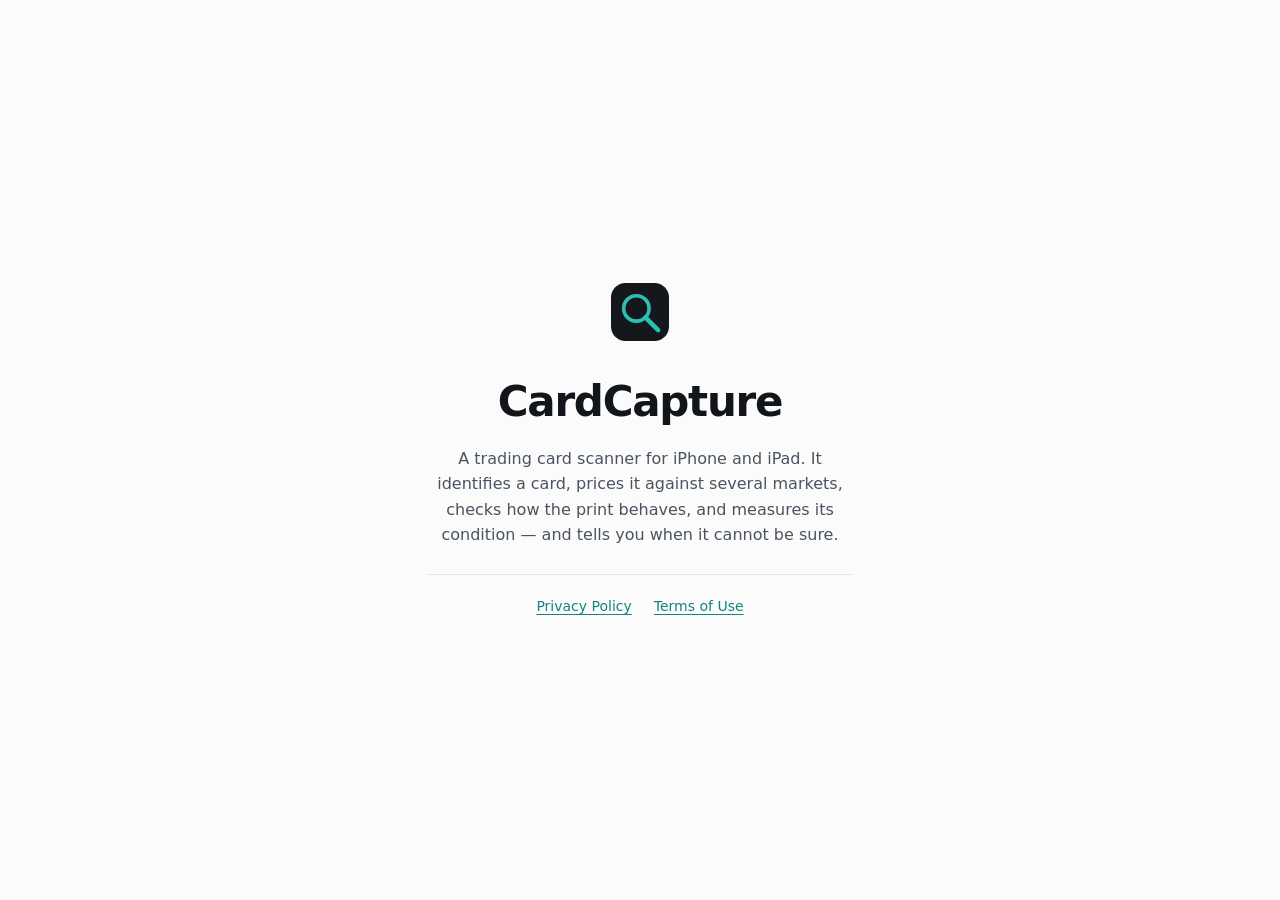
==== index.html @ 82962e84 "Privacy policy and legal landing page The app links to a privacy policy from the paywall, which Guid" ====
<!DOCTYPE html>
<html lang="en">
<head>
<meta charset="utf-8" />
<meta name="viewport" content="width=device-width, initial-scale=1" />
<title>CardCapture</title>
<meta name="description" content="CardCapture — a trading card scanner for iPhone and iPad." />
<meta name="theme-color" content="#0b0d10" />
<link rel="icon" href="data:image/svg+xml,<svg xmlns='http://www.w3.org/2000/svg' viewBox='0 0 32 32'><rect width='32' height='32' rx='8' fill='%230b0d10'/><circle cx='14' cy='14' r='7' fill='none' stroke='%232ebfb3' stroke-width='2'/><path d='M19 19 L26 26' stroke='%232ebfb3' stroke-width='2.5' stroke-linecap='round'/></svg>" />
<style>
  :root{--bg:#0b0d10;--text:#f2f5f8;--text-sec:#a8b3be;--accent:#2ebfb3;--hairline:#232a32}
  *{box-sizing:border-box}
  body{margin:0;min-height:100vh;display:grid;place-items:center;background:var(--bg);color:var(--text-sec);
    font:16px/1.6 -apple-system,BlinkMacSystemFont,"Segoe UI",system-ui,sans-serif;-webkit-font-smoothing:antialiased}
  .card{max-width:520px;padding:40px 24px;text-align:center}
  h1{color:var(--text);font-size:clamp(30px,6vw,42px);letter-spacing:-.03em;margin:20px 0 10px}
  p{margin:0 auto 26px;max-width:42ch}
  a{color:var(--accent);text-underline-offset:3px}
  .links{display:flex;gap:22px;justify-content:center;flex-wrap:wrap;
    border-top:1px solid var(--hairline);padding-top:20px;font-size:14px}
  @media (prefers-color-scheme: light){
    :root{--bg:#fbfbfc;--text:#12161a;--text-sec:#4a545e;--accent:#12857c;--hairline:#e4e7eb}
  }
</style>
</head>
<body>
  <div class="card">
    <svg width="58" height="58" viewBox="0 0 32 32" aria-label="CardCapture">
      <rect width="32" height="32" rx="8" fill="#14181d"/>
      <circle cx="14" cy="14" r="7" fill="none" stroke="#2ebfb3" stroke-width="2"/>
      <path d="M19 19 L26 26" stroke="#2ebfb3" stroke-width="2.5" stroke-linecap="round"/>
    </svg>
    <h1>CardCapture</h1>
    <p>A trading card scanner for iPhone and iPad. It identifies a card, prices it against
    several markets, checks how the print behaves, and measures its condition — and tells you
    when it cannot be sure.</p>
    <div class="links">
      <a href="./privacy/">Privacy Policy</a>
      <a href="https://www.apple.com/legal/internet-services/itunes/dev/stdeula/">Terms of Use</a>
    </div>
  </div>
</body>
</html>
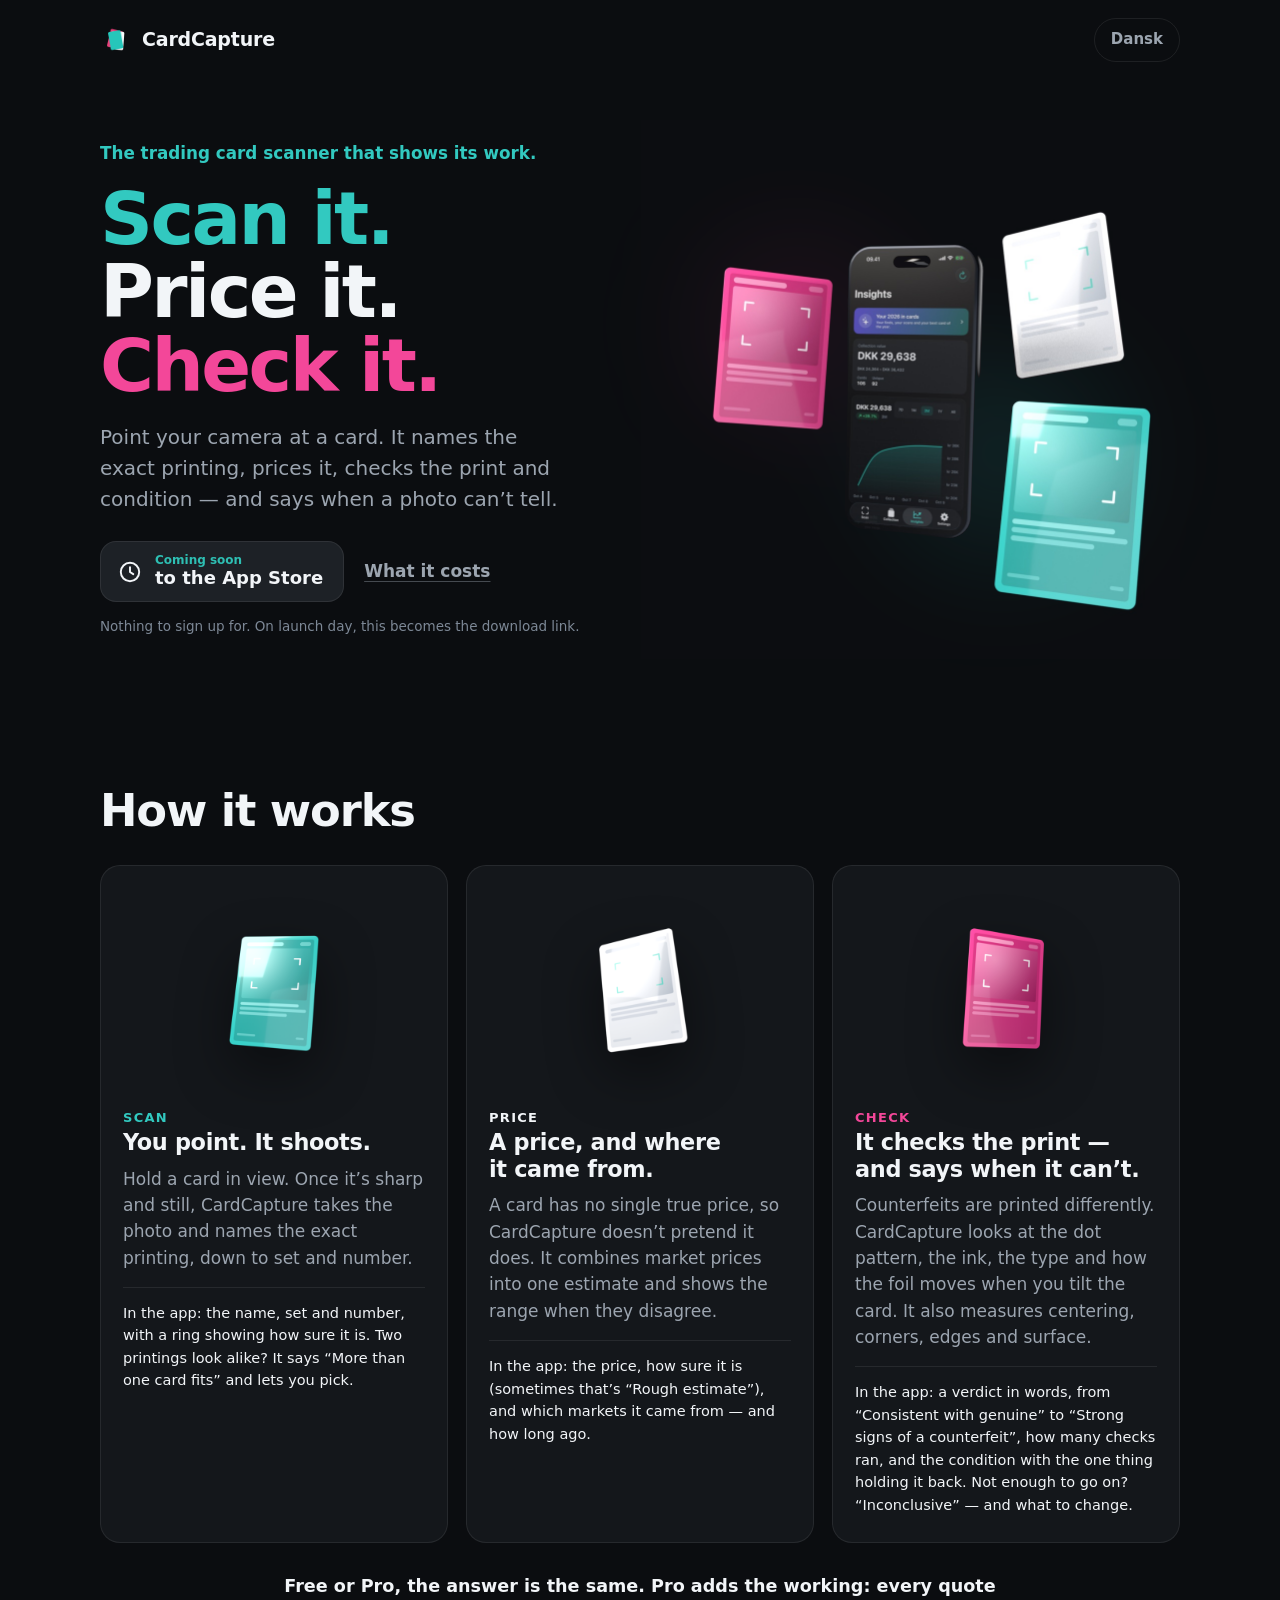
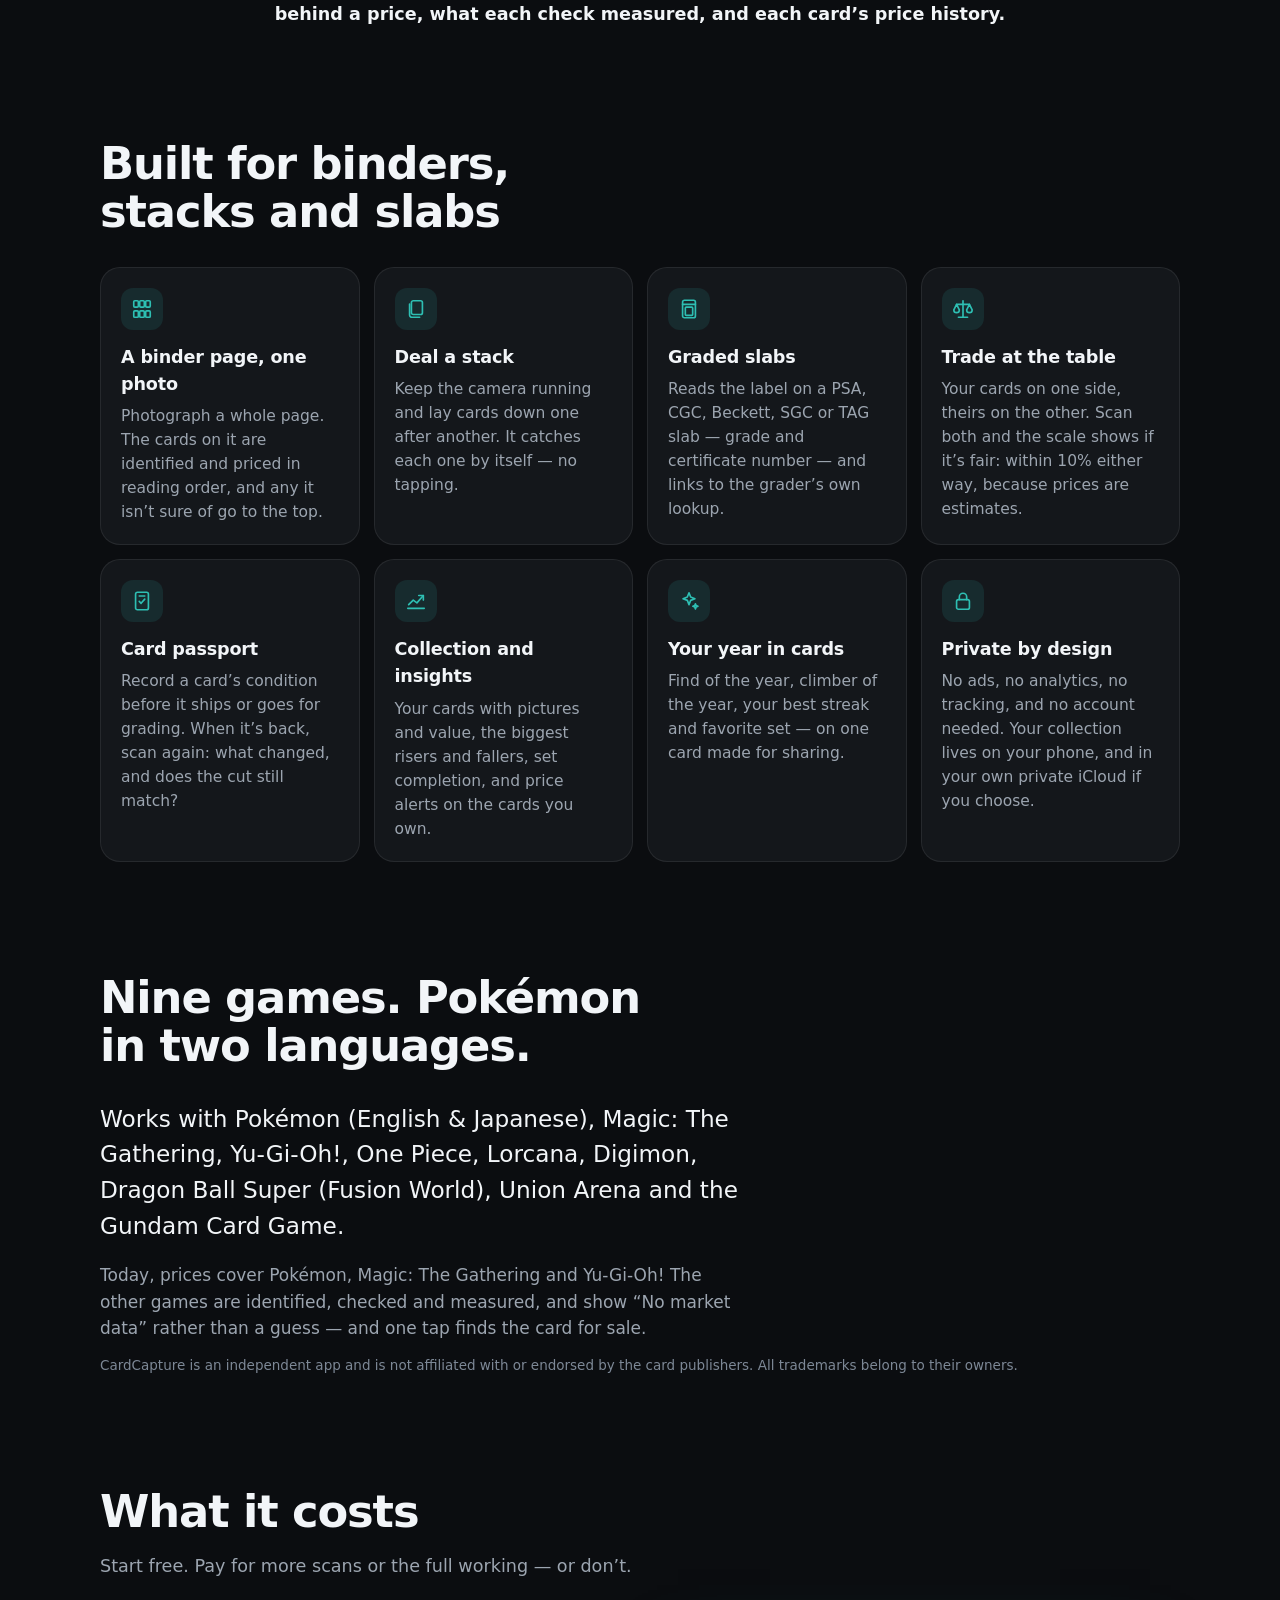
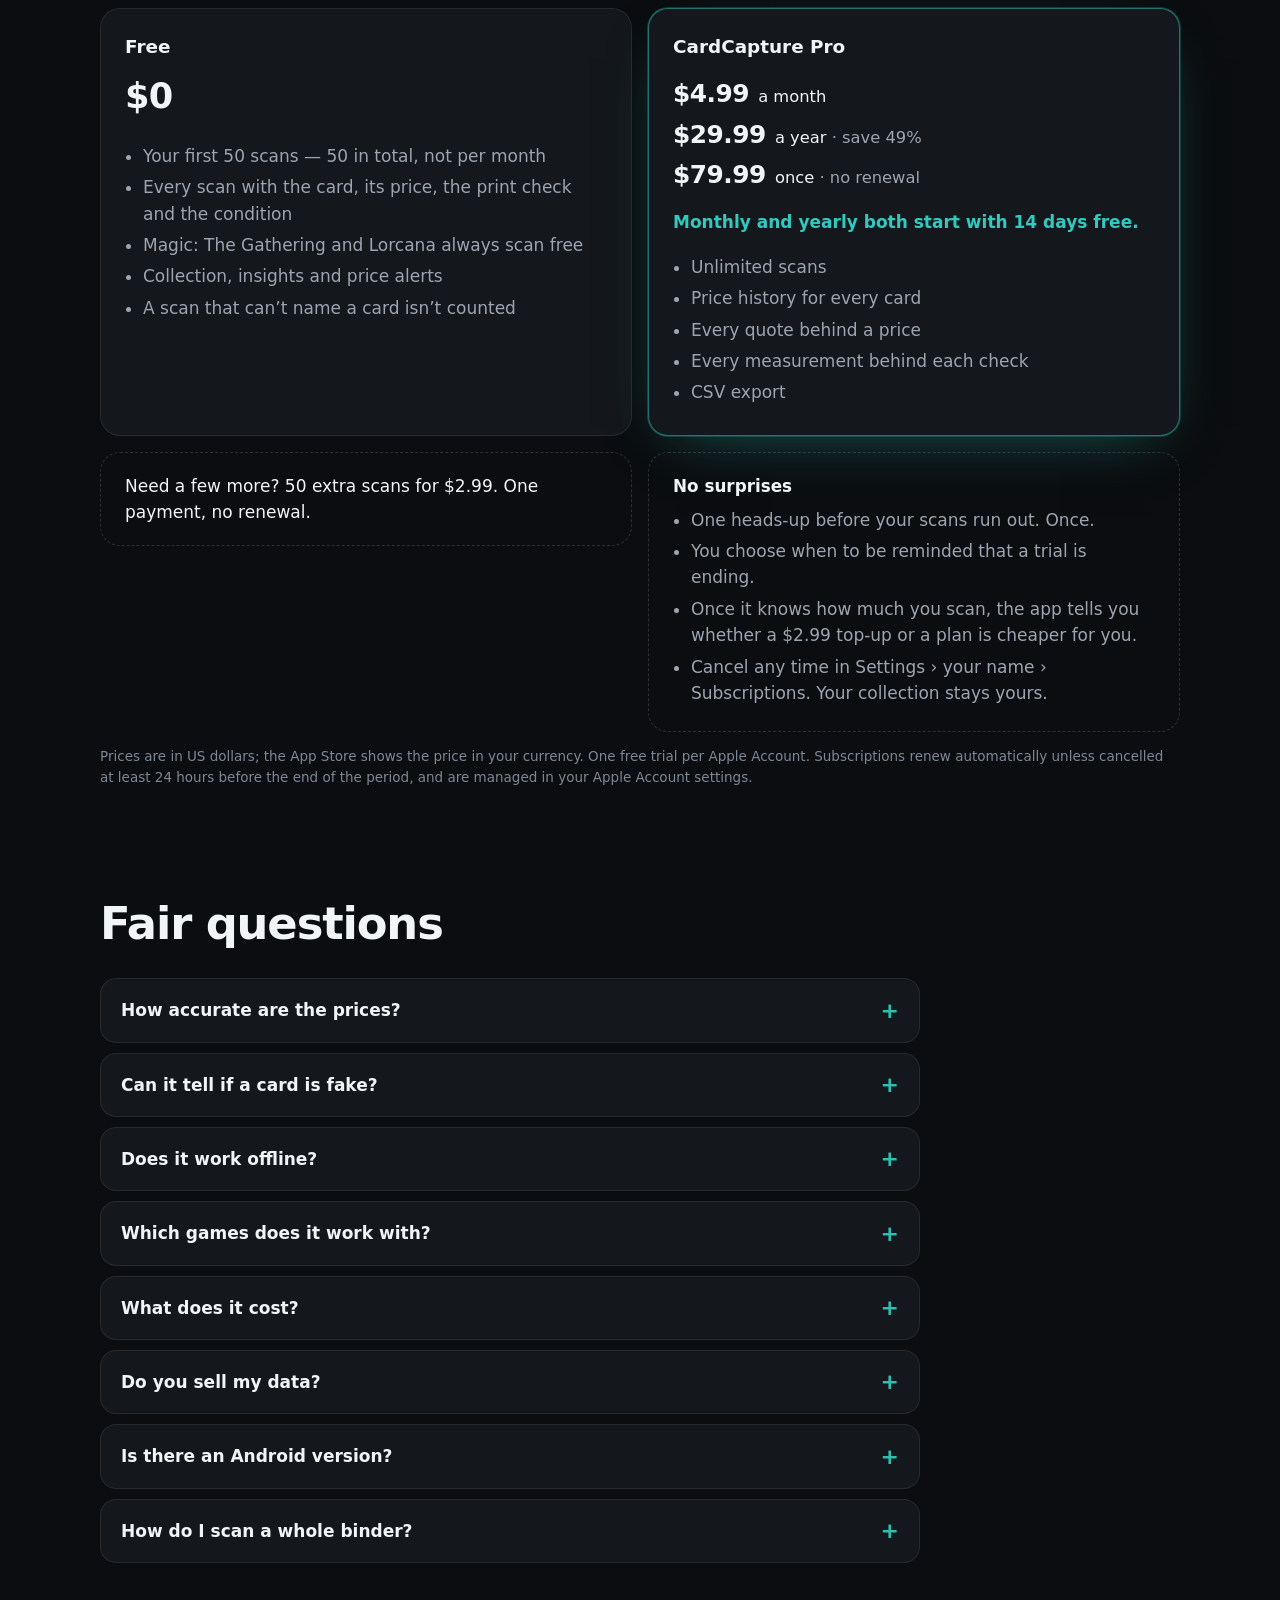
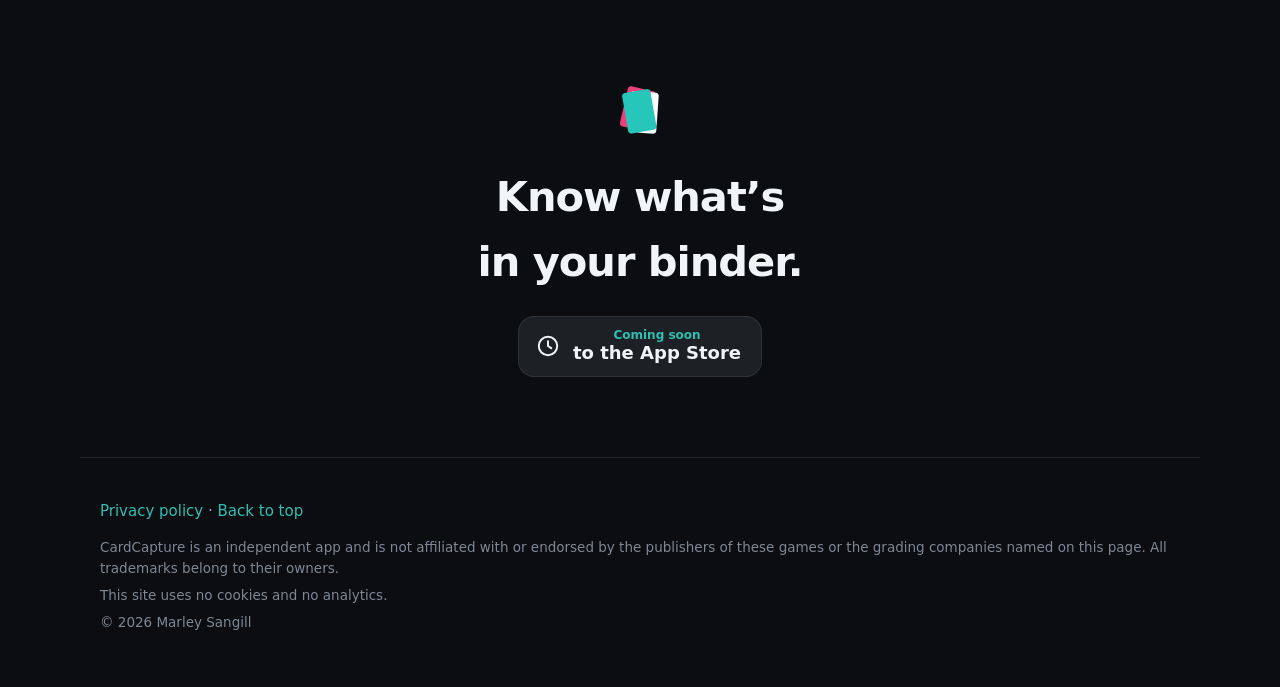
==== commit 893b800a: "The website in English and Danish, and the privacy policy's price relay (from version 1.1) The one-s" ====
--- a/index.html
+++ b/index.html
@@ -1,43 +1,140 @@
-<!DOCTYPE html>
+<!doctype html>
 <html lang="en">
 <head>
-<meta charset="utf-8" />
-<meta name="viewport" content="width=device-width, initial-scale=1" />
-<title>CardCapture</title>
-<meta name="description" content="CardCapture — a trading card scanner for iPhone and iPad." />
-<meta name="theme-color" content="#0b0d10" />
-<link rel="icon" href="data:image/svg+xml,<svg xmlns='http://www.w3.org/2000/svg' viewBox='0 0 32 32'><rect width='32' height='32' rx='8' fill='%230b0d10'/><circle cx='14' cy='14' r='7' fill='none' stroke='%232ebfb3' stroke-width='2'/><path d='M19 19 L26 26' stroke='%232ebfb3' stroke-width='2.5' stroke-linecap='round'/></svg>" />
-<style>
-  :root{--bg:#0b0d10;--text:#f2f5f8;--text-sec:#a8b3be;--accent:#2ebfb3;--hairline:#232a32}
-  *{box-sizing:border-box}
-  body{margin:0;min-height:100vh;display:grid;place-items:center;background:var(--bg);color:var(--text-sec);
-    font:16px/1.6 -apple-system,BlinkMacSystemFont,"Segoe UI",system-ui,sans-serif;-webkit-font-smoothing:antialiased}
-  .card{max-width:520px;padding:40px 24px;text-align:center}
-  h1{color:var(--text);font-size:clamp(30px,6vw,42px);letter-spacing:-.03em;margin:20px 0 10px}
-  p{margin:0 auto 26px;max-width:42ch}
-  a{color:var(--accent);text-underline-offset:3px}
-  .links{display:flex;gap:22px;justify-content:center;flex-wrap:wrap;
-    border-top:1px solid var(--hairline);padding-top:20px;font-size:14px}
-  @media (prefers-color-scheme: light){
-    :root{--bg:#fbfbfc;--text:#12161a;--text-sec:#4a545e;--accent:#12857c;--hairline:#e4e7eb}
-  }
-</style>
+  <meta charset="utf-8">
+  <meta name="viewport" content="width=device-width, initial-scale=1, viewport-fit=cover">
+  <title>CardCapture — the trading card scanner that shows its work</title>
+  <meta name="description" content="A trading card scanner for iPhone and iPad. It names the exact printing, prices it, checks the print and condition — and says when a photo can’t tell.">
+  <meta name="theme-color" content="#0B0D10">
+  <meta name="color-scheme" content="dark">
+  <link rel="canonical" href="https://marleyromby-coder.github.io/cardcapture/">
+  <link rel="alternate" hreflang="en" href="https://marleyromby-coder.github.io/cardcapture/">
+  <link rel="alternate" hreflang="da" href="https://marleyromby-coder.github.io/cardcapture/da/">
+  <link rel="alternate" hreflang="x-default" href="https://marleyromby-coder.github.io/cardcapture/">
+  <meta property="og:type" content="website">
+  <meta property="og:site_name" content="CardCapture">
+  <meta property="og:title" content="CardCapture — the trading card scanner that shows its work">
+  <meta property="og:description" content="A trading card scanner for iPhone and iPad. It names the exact printing, prices it, checks the print and condition — and says when a photo can’t tell.">
+  <meta property="og:url" content="https://marleyromby-coder.github.io/cardcapture/">
+  <meta property="og:image" content="https://marleyromby-coder.github.io/cardcapture/assets/og-en.jpg">
+  <meta property="og:image:width" content="1200">
+  <meta property="og:image:height" content="630">
+  <meta property="og:image:alt" content="CardCapture’s three cards in teal, white and pink, floating beside a phone showing the app.">
+  <meta property="og:locale" content="en_US">
+  <meta property="og:locale:alternate" content="da_DK">
+  <meta name="twitter:card" content="summary_large_image">
+  
+  <link rel="icon" href="assets/icon-64.png" type="image/png">
+  <link rel="apple-touch-icon" href="assets/icon-180.png">
+  <link rel="stylesheet" href="assets/site.css">
+  <script type="application/ld+json">[{"@context": "https://schema.org", "@type": ["SoftwareApplication", "MobileApplication"], "@id": "https://marleyromby-coder.github.io/cardcapture/#app", "name": "CardCapture", "url": "https://marleyromby-coder.github.io/cardcapture/", "description": "A trading card scanner for iPhone and iPad. It names the exact printing, prices it, checks the print and condition — and says when a photo can’t tell.", "applicationCategory": "UtilitiesApplication", "operatingSystem": "iOS 17 or later, iPadOS 17 or later", "inLanguage": "en", "isAccessibleForFree": true, "image": "https://marleyromby-coder.github.io/cardcapture/assets/og-en.jpg", "featureList": ["A binder page, one photo: Photograph a whole page. The cards on it are identified and priced in reading order, and any it isn’t sure of go to the top.", "Deal a stack: Keep the camera running and lay cards down one after another. It catches each one by itself — no tapping.", "Graded slabs: Reads the label on a PSA, CGC, Beckett, SGC or TAG slab — grade and certificate number — and links to the grader’s own lookup.", "Trade at the table: Your cards on one side, theirs on the other. Scan both and the scale shows if it’s fair: within 10% either way, because prices are estimates.", "Card passport: Record a card’s condition before it ships or goes for grading. When it’s back, scan again: what changed, and does the cut still match?", "Collection and insights: Your cards with pictures and value, the biggest risers and fallers, set completion, and price alerts on the cards you own.", "Your year in cards: Find of the year, climber of the year, your best streak and favorite set — on one card made for sharing.", "Private by design: No ads, no analytics, no tracking, and no account needed. Your collection lives on your phone, and in your own private iCloud if you choose.", "Works with Pokémon (English & Japanese), Magic: The Gathering, Yu-Gi-Oh!, One Piece, Lorcana, Digimon, Dragon Ball Super (Fusion World), Union Arena and the Gundam Card Game.", "Today, prices cover Pokémon, Magic: The Gathering and Yu-Gi-Oh! The other games are identified, checked and measured, and show “No market data” rather than a guess — and one tap finds the card for sale."]}, {"@context": "https://schema.org", "@type": "FAQPage", "inLanguage": "en", "mainEntity": [{"@type": "Question", "name": "How accurate are the prices?", "acceptedAnswer": {"@type": "Answer", "text": "As accurate as the markets behind them, and it tells you how sure it is. A card has no single true price, so CardCapture takes a weighted median of market figures, where completed sales and recent figures count most, and shows the range when markets disagree. Asking prices on eBay and Amazon are shown for context but never count. For a slab, it won’t invent a graded price — it links to what graded copies actually sold for."}}, {"@type": "Question", "name": "Can it tell if a card is fake?", "acceptedAnswer": {"@type": "Answer", "text": "Not with certainty. A photo can’t prove a card is genuine, and CardCapture never claims it can. It checks the print the way an expert would — dot pattern, ink, type, how the foil moves when you tilt it, and whether the printed details match that printing. You get a verdict in words, a probability when enough checks ran, or “Inconclusive” when they didn’t. A reason to look closer, not a certificate."}}, {"@type": "Question", "name": "Does it work offline?", "acceptedAnswer": {"@type": "Answer", "text": "For scanning, yes. For fresh prices, no. Identifying, checking and measuring all happen on your phone; no photo is sent anywhere to be recognized. English Pokémon cards are recognized with no connection at all, because that catalog is built in. Other games download their catalog once, then work offline too. Offline, a card you’ve priced before shows its last price and how old it is."}}, {"@type": "Question", "name": "Which games does it work with?", "acceptedAnswer": {"@type": "Answer", "text": "Pokémon (English and Japanese), Magic: The Gathering, Yu-Gi-Oh!, One Piece, Lorcana, Digimon, Dragon Ball Super (Fusion World), Union Arena and the Gundam Card Game — all identified, checked and measured. Prices today cover Pokémon, Magic and Yu-Gi-Oh! The others show “No market data” rather than a made-up number, and one tap finds the card for sale."}}, {"@type": "Question", "name": "What does it cost?", "acceptedAnswer": {"@type": "Answer", "text": "Your first 50 scans are free — 50 in total, not per month — and Magic: The Gathering and Lorcana always scan free. After that: 50 more scans for $2.99, or CardCapture Pro at $4.99 a month, $29.99 a year or $79.99 once. Both subscriptions start with 14 days free. Prices are in US dollars; the App Store shows yours."}}, {"@type": "Question", "name": "Do you sell my data?", "acceptedAnswer": {"@type": "Answer", "text": "No — there’s nothing to sell. CardCapture has no ads, no analytics and no tracking. Its one server, a price relay, passes price lookups on and keeps no record of who asked. Your collection lives on your phone, and in your own private iCloud if you choose; nobody else can read it, us included. Price lookups name a card, never you. On the App Store, the privacy label says “Data Not Collected”."}}, {"@type": "Question", "name": "Is there an Android version?", "acceptedAnswer": {"@type": "Answer", "text": "Not yet. CardCapture is for iPhone and iPad with iOS 17 or later."}}, {"@type": "Question", "name": "How do I scan a whole binder?", "acceptedAnswer": {"@type": "Answer", "text": "One page at a time. Switch the scanner to Page, hold your phone square over the page, check the number of cards in view, and take the photo. The cards are identified, priced and listed in reading order, with any it isn’t sure of at the top — then add them all. Each identified card uses one scan; Magic and Lorcana never do. For a print check, scan the card on its own."}}]}]</script>
 </head>
 <body>
-  <div class="card">
-    <svg width="58" height="58" viewBox="0 0 32 32" aria-label="CardCapture">
-      <rect width="32" height="32" rx="8" fill="#14181d"/>
-      <circle cx="14" cy="14" r="7" fill="none" stroke="#2ebfb3" stroke-width="2"/>
-      <path d="M19 19 L26 26" stroke="#2ebfb3" stroke-width="2.5" stroke-linecap="round"/>
-    </svg>
-    <h1>CardCapture</h1>
-    <p>A trading card scanner for iPhone and iPad. It identifies a card, prices it against
-    several markets, checks how the print behaves, and measures its condition — and tells you
-    when it cannot be sure.</p>
-    <div class="links">
-      <a href="./privacy/">Privacy Policy</a>
-      <a href="https://www.apple.com/legal/internet-services/itunes/dev/stdeula/">Terms of Use</a>
-    </div>
-  </div>
+  <a class="skip" href="#main">Skip to content</a>
+
+  <header class="nav" id="top">
+    <a class="brand" href="./" aria-label="CardCapture">
+      <img src="assets/mark.png" alt="" width="32" height="32">
+      <span>CardCapture</span>
+    </a>
+    <nav aria-label="Language">
+      <a class="lang" href="da/" hreflang="da" lang="da">Dansk</a>
+    </nav>
+  </header>
+
+  <main id="main">
+    <section class="hero">
+      <div class="hero-copy">
+        <h1><span class="tagline">The trading card scanner that shows its work.</span> <span class="line l1">Scan it.</span> <span class="line l2">Price it.</span> <span class="line l3">Check it.</span></h1>
+        <p class="lede">Point your camera at a card. It names the exact printing, prices it, checks the print and condition — and says when a photo can’t tell.</p>
+        <div class="cta-row"><div class="store soon" role="note"><svg viewBox="0 0 24 24" width="24" height="24" fill="none" stroke="currentColor" stroke-width="1.8" stroke-linecap="round" stroke-linejoin="round" aria-hidden="true"><circle cx="12" cy="12" r="8.5"/><path d="M12 7.5V12l3 2"/></svg><div><small>Coming soon</small><span>to the App Store</span></div></div><a class="text-link" href="#pricing">What it costs</a></div>
+        <p class="fine">Nothing to sign up for. On launch day, this becomes the download link.</p>
+      </div>
+      <div class="hero-visual" aria-hidden="true">
+        <video class="hero-video" autoplay muted loop playsinline preload="metadata" width="1080" height="1080"
+               poster="assets/hero-poster.jpg">
+          <source src="assets/hero.mp4" type="video/mp4">
+        </video>
+      </div>
+    </section>
+
+    <section class="core" aria-labelledby="core-title">
+      <h2 id="core-title" class="section-title">How it works</h2>
+      <div class="trio-grid">
+        <article class="trio-item" data-card="teal"><img class="trio-card" src="assets/card-teal.png" alt="" width="400" height="500" loading="lazy"><p class="kicker">Scan</p><h3>You point. It shoots.</h3><p>Hold a card in view. Once it’s sharp and still, CardCapture takes the photo and names the exact printing, down to set and number.</p><p class="proof">In the app: the name, set and number, with a ring showing how sure it is. Two printings look alike? It says “More than one card fits” and lets you pick.</p></article>
+<article class="trio-item" data-card="white"><img class="trio-card" src="assets/card-white.png" alt="" width="400" height="500" loading="lazy"><p class="kicker">Price</p><h3>A price, and where it came from.</h3><p>A card has no single true price, so CardCapture doesn’t pretend it does. It combines market prices into one estimate and shows the range when they disagree.</p><p class="proof">In the app: the price, how sure it is (sometimes that’s “Rough estimate”), and which markets it came from — and how long ago.</p></article>
+<article class="trio-item" data-card="pink"><img class="trio-card" src="assets/card-pink.png" alt="" width="400" height="500" loading="lazy"><p class="kicker">Check</p><h3>It checks the print — and says when it can’t.</h3><p>Counterfeits are printed differently. CardCapture looks at the dot pattern, the ink, the type and how the foil moves when you tilt the card. It also measures centering, corners, edges and surface.</p><p class="proof">In the app: a verdict in words, from “Consistent with genuine” to “Strong signs of a counterfeit”, how many checks ran, and the condition with the one thing holding it back. Not enough to go on? “Inconclusive” — and what to change.</p></article>
+      </div>
+      <p class="bridge">Free or Pro, the answer is the same. Pro adds the working: every quote behind a price, what each check measured, and each card’s price history.</p>
+    </section>
+
+    <section class="features" aria-labelledby="features-title">
+      <h2 id="features-title" class="section-title">Built for binders, stacks and slabs</h2>
+      <div class="feature-grid">
+        <article class="feature"><div class="icon"><svg viewBox="0 0 24 24" width="24" height="24" fill="none" stroke="currentColor" stroke-width="1.8" stroke-linecap="round" stroke-linejoin="round" aria-hidden="true"><rect x="3" y="3" width="5" height="7" rx="1.2"/><rect x="9.5" y="3" width="5" height="7" rx="1.2"/><rect x="16" y="3" width="5" height="7" rx="1.2"/><rect x="3" y="14" width="5" height="7" rx="1.2"/><rect x="9.5" y="14" width="5" height="7" rx="1.2"/><rect x="16" y="14" width="5" height="7" rx="1.2"/></svg></div><h3>A binder page, one photo</h3><p>Photograph a whole page. The cards on it are identified and priced in reading order, and any it isn’t sure of go to the top.</p></article>
+<article class="feature"><div class="icon"><svg viewBox="0 0 24 24" width="24" height="24" fill="none" stroke="currentColor" stroke-width="1.8" stroke-linecap="round" stroke-linejoin="round" aria-hidden="true"><rect x="7" y="3" width="12" height="15" rx="2"/><path d="M5 6.5v12A2.5 2.5 0 0 0 7.5 21H16"/></svg></div><h3>Deal a stack</h3><p>Keep the camera running and lay cards down one after another. It catches each one by itself — no tapping.</p></article>
+<article class="feature"><div class="icon"><svg viewBox="0 0 24 24" width="24" height="24" fill="none" stroke="currentColor" stroke-width="1.8" stroke-linecap="round" stroke-linejoin="round" aria-hidden="true"><rect x="5" y="2.5" width="14" height="19" rx="2"/><path d="M5 7h14"/><rect x="8" y="10" width="8" height="9" rx="1"/></svg></div><h3>Graded slabs</h3><p>Reads the label on a PSA, CGC, Beckett, SGC or TAG slab — grade and certificate number — and links to the grader’s own lookup.</p></article>
+<article class="feature"><div class="icon"><svg viewBox="0 0 24 24" width="24" height="24" fill="none" stroke="currentColor" stroke-width="1.8" stroke-linecap="round" stroke-linejoin="round" aria-hidden="true"><path d="M12 3v18M7 21h10M5 7h14"/><path d="M5 7l-3 6a3 3 0 0 0 6 0zM19 7l-3 6a3 3 0 0 0 6 0z"/></svg></div><h3>Trade at the table</h3><p>Your cards on one side, theirs on the other. Scan both and the scale shows if it’s fair: within 10% either way, because prices are estimates.</p></article>
+<article class="feature"><div class="icon"><svg viewBox="0 0 24 24" width="24" height="24" fill="none" stroke="currentColor" stroke-width="1.8" stroke-linecap="round" stroke-linejoin="round" aria-hidden="true"><rect x="5" y="2.5" width="14" height="19" rx="2"/><path d="M9 12.5l2 2 4-4.5"/><path d="M9 6.5h6"/></svg></div><h3>Card passport</h3><p>Record a card’s condition before it ships or goes for grading. When it’s back, scan again: what changed, and does the cut still match?</p></article>
+<article class="feature"><div class="icon"><svg viewBox="0 0 24 24" width="24" height="24" fill="none" stroke="currentColor" stroke-width="1.8" stroke-linecap="round" stroke-linejoin="round" aria-hidden="true"><path d="M3 20h18"/><path d="M4 16l5-5 4 3 7-8"/><path d="M15 6h5v5"/></svg></div><h3>Collection and insights</h3><p>Your cards with pictures and value, the biggest risers and fallers, set completion, and price alerts on the cards you own.</p></article>
+<article class="feature"><div class="icon"><svg viewBox="0 0 24 24" width="24" height="24" fill="none" stroke="currentColor" stroke-width="1.8" stroke-linecap="round" stroke-linejoin="round" aria-hidden="true"><path d="M12 3l1.8 4.7L18.5 9.5l-4.7 1.8L12 16l-1.8-4.7L5.5 9.5l4.7-1.8z"/><path d="M19 15l.8 2 2 .8-2 .8-.8 2-.8-2-2-.8 2-.8z"/></svg></div><h3>Your year in cards</h3><p>Find of the year, climber of the year, your best streak and favorite set — on one card made for sharing.</p></article>
+<article class="feature"><div class="icon"><svg viewBox="0 0 24 24" width="24" height="24" fill="none" stroke="currentColor" stroke-width="1.8" stroke-linecap="round" stroke-linejoin="round" aria-hidden="true"><rect x="5" y="10.5" width="14" height="10.5" rx="2"/><path d="M8 10.5V7.5a4 4 0 0 1 8 0v3"/></svg></div><h3>Private by design</h3><p>No ads, no analytics, no tracking, and no account needed. Your collection lives on your phone, and in your own private iCloud if you choose.</p></article>
+      </div>
+    </section>
+
+    <section class="games" aria-labelledby="games-title">
+      <h2 id="games-title" class="section-title">Nine games. Pokémon in two languages.</h2>
+      <p class="games-list">Works with Pokémon (English &amp; Japanese), Magic: The Gathering, Yu-Gi-Oh!, One Piece, Lorcana, Digimon, Dragon Ball Super (Fusion World), Union Arena and the Gundam Card Game.</p>
+      <p class="games-prices">Today, prices cover Pokémon, Magic: The Gathering and Yu-Gi-Oh! The other games are identified, checked and measured, and show “No market data” rather than a guess — and one tap finds the card for sale.</p>
+      <p class="fine">CardCapture is an independent app and is not affiliated with or endorsed by the card publishers. All trademarks belong to their owners.</p>
+    </section>
+
+    <section class="pricing" id="pricing" aria-labelledby="pricing-title">
+      <h2 id="pricing-title" class="section-title">What it costs</h2>
+      <p class="section-intro">Start free. Pay for more scans or the full working — or don’t.</p>
+      <div class="plan-grid">
+        <article class="plan"><h3>Free</h3><div class="price">$0</div><ul><li>Your first 50 scans — 50 in total, not per month</li><li>Every scan with the card, its price, the print check and the condition</li><li>Magic: The Gathering and Lorcana always scan free</li><li>Collection, insights and price alerts</li><li>A scan that can’t name a card isn’t counted</li></ul></article>
+        <article class="plan highlight"><h3>CardCapture Pro</h3><ul class="price-lines"><li><strong>$4.99</strong> a month</li><li><strong>$29.99</strong> a year <span class="note">· save 49%</span></li><li><strong>$79.99</strong> once <span class="note">· no renewal</span></li></ul><p class="trial">Monthly and yearly both start with 14 days free.</p><ul><li>Unlimited scans</li><li>Price history for every card</li><li>Every quote behind a price</li><li>Every measurement behind each check</li><li>CSV export</li></ul></article>
+      </div>
+      <div class="pricing-notes">
+        <p class="topup">Need a few more? 50 extra scans for $2.99. One payment, no renewal.</p>
+        <div class="fair">
+          <h3>No surprises</h3>
+          <ul><li>One heads-up before your scans run out. Once.</li><li>You choose when to be reminded that a trial is ending.</li><li>Once it knows how much you scan, the app tells you whether a $2.99 top-up or a plan is cheaper for you.</li><li>Cancel any time in Settings › your name › Subscriptions. Your collection stays yours.</li></ul>
+        </div>
+      </div>
+      <p class="fine">Prices are in US dollars; the App Store shows the price in your currency. One free trial per Apple Account. Subscriptions renew automatically unless cancelled at least 24 hours before the end of the period, and are managed in your Apple Account settings.</p>
+    </section>
+
+    <section class="faq" aria-labelledby="faq-title">
+      <h2 id="faq-title" class="section-title">Fair questions</h2>
+      <div class="faq-list">
+        <details><summary>How accurate are the prices?</summary><p>As accurate as the markets behind them, and it tells you how sure it is. A card has no single true price, so CardCapture takes a weighted median of market figures, where completed sales and recent figures count most, and shows the range when markets disagree. Asking prices on eBay and Amazon are shown for context but never count. For a slab, it won’t invent a graded price — it links to what graded copies actually sold for.</p></details>
+<details><summary>Can it tell if a card is fake?</summary><p>Not with certainty. A photo can’t prove a card is genuine, and CardCapture never claims it can. It checks the print the way an expert would — dot pattern, ink, type, how the foil moves when you tilt it, and whether the printed details match that printing. You get a verdict in words, a probability when enough checks ran, or “Inconclusive” when they didn’t. A reason to look closer, not a certificate.</p></details>
+<details><summary>Does it work offline?</summary><p>For scanning, yes. For fresh prices, no. Identifying, checking and measuring all happen on your phone; no photo is sent anywhere to be recognized. English Pokémon cards are recognized with no connection at all, because that catalog is built in. Other games download their catalog once, then work offline too. Offline, a card you’ve priced before shows its last price and how old it is.</p></details>
+<details><summary>Which games does it work with?</summary><p>Pokémon (English and Japanese), Magic: The Gathering, Yu-Gi-Oh!, One Piece, Lorcana, Digimon, Dragon Ball Super (Fusion World), Union Arena and the Gundam Card Game — all identified, checked and measured. Prices today cover Pokémon, Magic and Yu-Gi-Oh! The others show “No market data” rather than a made-up number, and one tap finds the card for sale.</p></details>
+<details><summary>What does it cost?</summary><p>Your first 50 scans are free — 50 in total, not per month — and Magic: The Gathering and Lorcana always scan free. After that: 50 more scans for $2.99, or CardCapture Pro at $4.99 a month, $29.99 a year or $79.99 once. Both subscriptions start with 14 days free. Prices are in US dollars; the App Store shows yours.</p></details>
+<details><summary>Do you sell my data?</summary><p>No — there’s nothing to sell. CardCapture has no ads, no analytics and no tracking. Its one server, a price relay, passes price lookups on and keeps no record of who asked. Your collection lives on your phone, and in your own private iCloud if you choose; nobody else can read it, us included. Price lookups name a card, never you. On the App Store, the privacy label says “Data Not Collected”.</p></details>
+<details><summary>Is there an Android version?</summary><p>Not yet. CardCapture is for iPhone and iPad with iOS 17 or later.</p></details>
+<details><summary>How do I scan a whole binder?</summary><p>One page at a time. Switch the scanner to Page, hold your phone square over the page, check the number of cards in view, and take the photo. The cards are identified, priced and listed in reading order, with any it isn’t sure of at the top — then add them all. Each identified card uses one scan; Magic and Lorcana never do. For a print check, scan the card on its own.</p></details>
+      </div>
+    </section>
+
+    <section class="closing" aria-labelledby="closing-title">
+      <img class="closing-mark" src="assets/mark.png" alt="" width="72" height="72" loading="lazy">
+      <h2 id="closing-title">Know what’s in your binder.</h2>
+      <div class="cta-row"><div class="store soon" role="note"><svg viewBox="0 0 24 24" width="24" height="24" fill="none" stroke="currentColor" stroke-width="1.8" stroke-linecap="round" stroke-linejoin="round" aria-hidden="true"><circle cx="12" cy="12" r="8.5"/><path d="M12 7.5V12l3 2"/></svg><div><small>Coming soon</small><span>to the App Store</span></div></div></div>
+    </section>
+  </main>
+
+  <footer class="footer">
+    <p><a href="privacy/">Privacy policy</a> · <a href="#top">Back to top</a></p>
+    <p class="fine">CardCapture is an independent app and is not affiliated with or endorsed by the publishers of these games or the grading companies named on this page. All trademarks belong to their owners.</p>
+    
+    <p class="fine">This site uses no cookies and no analytics.</p>
+    <p class="fine">© 2026 Marley Sangill</p>
+  </footer>
+
+  <script src="assets/site.js" defer></script>
 </body>
 </html>
--- a/assets/site.css
+++ b/assets/site.css
@@ -0,0 +1,229 @@
+/* CardCapture — website. Dark, calm, the app's own colours. No external fonts, no tracking. */
+:root {
+  --bg: #0B0D10;
+  --surface: #14171B;
+  --raised: #1D2126;
+  --hairline: rgba(255, 255, 255, 0.08);
+  --text: #F2F5F8;
+  --text-2: #9CA5B0;
+  --text-3: #7D8896;
+  --accent: #2EBFB3;
+  --teal: #32C9C0;
+  --pink: #F34799;
+  --gold: #FFD15C;
+  --radius: 20px;
+  --font: ui-rounded, "SF Pro Rounded", system-ui, -apple-system, "Segoe UI", Roboto, sans-serif;
+  --max: 1120px;
+  color-scheme: dark;
+}
+
+* { box-sizing: border-box; }
+html { -webkit-text-size-adjust: 100%; scroll-behavior: smooth; }
+body {
+  margin: 0;
+  background: var(--bg);
+  color: var(--text);
+  font-family: var(--font);
+  font-size: 17px;
+  line-height: 1.55;
+  -webkit-font-smoothing: antialiased;
+  overflow-x: hidden;
+}
+img, video { max-width: 100%; height: auto; display: block; }
+a { color: var(--accent); text-decoration: none; }
+a:hover { text-decoration: underline; }
+:focus-visible { outline: 3px solid var(--accent); outline-offset: 3px; border-radius: 6px; }
+
+.skip {
+  position: absolute; left: 16px; top: -48px; z-index: 10;
+  background: var(--accent); color: #000; padding: 10px 14px; border-radius: 10px; font-weight: 700;
+}
+.skip:focus { top: 12px; }
+
+/* ---------- Navigation ---------- */
+.nav {
+  max-width: var(--max); margin: 0 auto; padding: 18px 20px;
+  display: flex; align-items: center; justify-content: space-between;
+}
+.brand { display: flex; align-items: center; gap: 10px; color: var(--text); font-weight: 800; font-size: 19px; letter-spacing: -0.01em; }
+.brand:hover { text-decoration: none; }
+.brand img { width: 32px; height: 32px; }
+.lang {
+  display: inline-flex; align-items: center; min-height: 44px;
+  color: var(--text-2); font-weight: 600; font-size: 15px;
+  border: 1px solid var(--hairline); border-radius: 999px; padding: 0 16px;
+}
+.lang:hover { color: var(--text); text-decoration: none; border-color: rgba(255,255,255,.2); }
+
+/* ---------- Hero ---------- */
+.hero {
+  max-width: var(--max); margin: 0 auto; padding: 16px 20px 40px;
+  display: grid; gap: 20px; align-items: center;
+}
+h1 {
+  font-size: clamp(2.6rem, 8vw, 4.6rem); line-height: 1.0; letter-spacing: -0.035em;
+  font-weight: 800; margin: 0 0 20px;
+}
+h1 .tagline {
+  display: block; margin-bottom: 16px;
+  color: var(--teal); font-size: 1.05rem; line-height: 1.4; letter-spacing: 0; font-weight: 700;
+}
+h1 .line { display: block; }
+h1 .l1 { color: var(--teal); }
+h1 .l2 { color: var(--text); }
+h1 .l3 { color: var(--pink); }
+.lede { color: var(--text-2); font-size: clamp(1.08rem, 2.4vw, 1.25rem); margin: 0 0 26px; max-width: 36ch; text-wrap: pretty; }
+.fine { color: var(--text-3); font-size: 13.5px; margin: 14px 0 0; }
+.hero-visual { position: relative; }
+.hero-visual::before {
+  content: ""; position: absolute; inset: 10% 8%; z-index: -1; filter: blur(70px); opacity: .5;
+  background: radial-gradient(40% 40% at 70% 65%, rgba(50,201,192,.55), transparent 70%),
+              radial-gradient(35% 35% at 25% 35%, rgba(243,71,153,.40), transparent 70%);
+}
+.hero-video {
+  width: 100%; aspect-ratio: 1 / 1; object-fit: cover; background: var(--bg);
+  /* The video is opaque; lighten lets the glow behind it show through its dark background,
+     so there is no square edge where the glow stops. */
+  mix-blend-mode: lighten;
+}
+
+@media (min-width: 900px) {
+  .hero { grid-template-columns: 1fr 1.05fr; gap: 28px; padding-top: 40px; padding-bottom: 72px; }
+}
+
+/* ---------- Store button ---------- */
+.cta-row { display: flex; flex-wrap: wrap; gap: 12px 20px; align-items: center; }
+.store {
+  display: inline-flex; align-items: center; gap: 12px;
+  background: var(--text); color: #0B0D10; border-radius: 16px; padding: 12px 20px 12px 16px;
+  font-weight: 700; line-height: 1.15; min-height: 56px;
+}
+.store:hover { text-decoration: none; background: #fff; }
+.store small { display: block; font-size: 12px; font-weight: 600; opacity: .7; }
+.store span { font-size: 18px; }
+.store svg { width: 26px; height: 26px; flex: none; }
+.store.soon { background: var(--raised); color: var(--text); border: 1px solid var(--hairline); cursor: default; }
+.store.soon small { color: var(--accent); opacity: 1; }
+.badge { display: inline-block; border-radius: 10px; }
+.badge img { height: 54px; width: auto; }
+.text-link {
+  display: inline-flex; align-items: center; min-height: 44px;
+  color: var(--text-2); font-weight: 600; text-decoration: underline; text-underline-offset: 4px;
+  text-decoration-color: rgba(156,165,176,.4);
+}
+.text-link:hover { color: var(--text); }
+
+/* ---------- Sections ---------- */
+section { max-width: var(--max); margin: 0 auto; padding: 56px 20px; }
+.section-title {
+  font-size: clamp(1.9rem, 4.6vw, 2.8rem); line-height: 1.08; letter-spacing: -0.025em;
+  font-weight: 800; margin: 0 0 30px; text-wrap: balance; max-width: 22ch;
+}
+.section-intro { color: var(--text-2); font-size: 1.1rem; margin: -14px 0 28px; max-width: 52ch; }
+
+/* How it works: the three steps, each with one of the brand's cards in 3D */
+.trio-grid { display: grid; gap: 18px; }
+@media (min-width: 860px) { .trio-grid { grid-template-columns: repeat(3, 1fr); } }
+.trio-item {
+  background: var(--surface); border: 1px solid var(--hairline); border-radius: var(--radius);
+  padding: 22px 22px 26px; perspective: 900px;
+}
+.trio-card {
+  width: 52%; max-width: 220px; margin: 4px auto 20px; transform-style: preserve-3d;
+  transition: transform .25s cubic-bezier(.2,.8,.2,1);
+  filter: drop-shadow(0 22px 28px rgba(0,0,0,.45));
+}
+.kicker { margin: 0 0 4px; font-size: 13px; font-weight: 800; letter-spacing: .1em; text-transform: uppercase; }
+[data-card="teal"] .kicker { color: var(--teal); }
+[data-card="white"] .kicker { color: var(--text); }
+[data-card="pink"] .kicker { color: var(--pink); }
+.trio-item h3 { font-size: 1.4rem; line-height: 1.2; letter-spacing: -0.015em; margin: 0 0 10px; text-wrap: balance; }
+.trio-item p { color: var(--text-2); margin: 0; }
+.proof {
+  margin-top: 16px !important; padding-top: 14px; border-top: 1px solid var(--hairline);
+  font-size: 14.5px; color: var(--text) !important;
+}
+.bridge {
+  margin: 30px auto 0; max-width: 60ch; text-align: center; text-wrap: balance;
+  color: var(--text); font-size: 1.1rem; font-weight: 600;
+}
+
+/* Features */
+.feature-grid { display: grid; gap: 14px; grid-template-columns: 1fr; }
+@media (min-width: 640px) { .feature-grid { grid-template-columns: repeat(2, 1fr); } }
+@media (min-width: 1000px) { .feature-grid { grid-template-columns: repeat(4, 1fr); } }
+.feature {
+  background: var(--surface); border: 1px solid var(--hairline); border-radius: var(--radius);
+  padding: 20px;
+}
+.feature .icon {
+  width: 42px; height: 42px; border-radius: 12px; display: grid; place-items: center; margin-bottom: 14px;
+  background: rgba(46,191,179,.12); color: var(--accent);
+}
+.feature .icon svg { width: 22px; height: 22px; }
+.feature h3 { font-size: 1.1rem; margin: 0 0 6px; letter-spacing: -0.01em; }
+.feature p { color: var(--text-2); margin: 0; font-size: 15.5px; }
+
+/* Games */
+.games-list { font-size: clamp(1.15rem, 2.6vw, 1.45rem); color: var(--text); margin: 0; max-width: 46ch; text-wrap: pretty; }
+.games-prices { color: var(--text-2); margin: 18px 0 0; max-width: 60ch; }
+
+/* Pricing */
+.plan-grid { display: grid; gap: 16px; }
+@media (min-width: 760px) { .plan-grid { grid-template-columns: 1fr 1fr; } }
+.plan {
+  background: var(--surface); border: 1px solid var(--hairline); border-radius: var(--radius); padding: 24px;
+  display: flex; flex-direction: column; gap: 8px;
+}
+.plan.highlight { border-color: rgba(46,191,179,.55); box-shadow: 0 0 0 1px rgba(46,191,179,.25), 0 20px 60px -30px rgba(46,191,179,.5); }
+.plan h3 { margin: 0; font-size: 1.15rem; }
+.plan .price { font-size: 2.2rem; font-weight: 800; letter-spacing: -0.02em; font-variant-numeric: tabular-nums; }
+.plan ul { margin: 6px 0 0; padding-left: 18px; color: var(--text-2); }
+.plan li { margin: 5px 0; }
+.plan .price-lines { list-style: none; padding: 0; margin: 4px 0 0; color: var(--text); }
+.price-lines li { margin: 2px 0; font-size: 1.02rem; }
+.price-lines strong { font-size: 1.55rem; letter-spacing: -0.02em; font-variant-numeric: tabular-nums; margin-right: 4px; }
+.price-lines .note { color: var(--text-2); }
+.trial { margin: 4px 0 0; color: var(--teal); font-weight: 700; }
+.pricing-notes { display: grid; gap: 16px; margin-top: 16px; }
+@media (min-width: 760px) { .pricing-notes { grid-template-columns: 1fr 1fr; } }
+.topup, .fair {
+  margin: 0; background: transparent; border: 1px dashed rgba(255,255,255,.14); border-radius: var(--radius); padding: 20px 24px;
+}
+.topup { color: var(--text); align-self: start; }
+.fair h3 { margin: 0 0 8px; font-size: 1.05rem; }
+.fair ul { margin: 0; padding-left: 18px; color: var(--text-2); }
+.fair li { margin: 5px 0; }
+
+/* FAQ */
+.faq-list { display: grid; gap: 10px; max-width: 820px; }
+details {
+  background: var(--surface); border: 1px solid var(--hairline); border-radius: 16px; padding: 4px 20px;
+}
+summary {
+  cursor: pointer; list-style: none; font-weight: 700; padding: 14px 0; min-height: 44px;
+  display: flex; justify-content: space-between; align-items: center; gap: 16px;
+}
+summary::-webkit-details-marker { display: none; }
+summary::after { content: "+"; color: var(--accent); font-size: 22px; line-height: 1; transition: transform .2s; flex: none; }
+details[open] summary::after { transform: rotate(45deg); }
+details p { color: var(--text-2); margin: 0 0 16px; }
+
+/* Closing */
+.closing { text-align: center; padding-bottom: 80px; }
+.closing-mark { margin: 0 auto 18px; width: 72px; height: 72px; }
+.closing h2 { font-size: clamp(1.8rem, 4.4vw, 2.6rem); letter-spacing: -0.025em; margin: 0 auto 22px; max-width: 20ch; text-wrap: balance; }
+.closing .cta-row { justify-content: center; }
+
+/* Footer */
+.footer {
+  max-width: var(--max); margin: 0 auto; padding: 28px 20px 48px; border-top: 1px solid var(--hairline);
+  color: var(--text-2); font-size: 15px;
+}
+.footer p { margin: 6px 0; }
+.footer a { display: inline-block; padding: 8px 0; }
+
+@media (prefers-reduced-motion: reduce) {
+  html { scroll-behavior: auto; }
+  .trio-card, summary::after { transition: none; }
+}
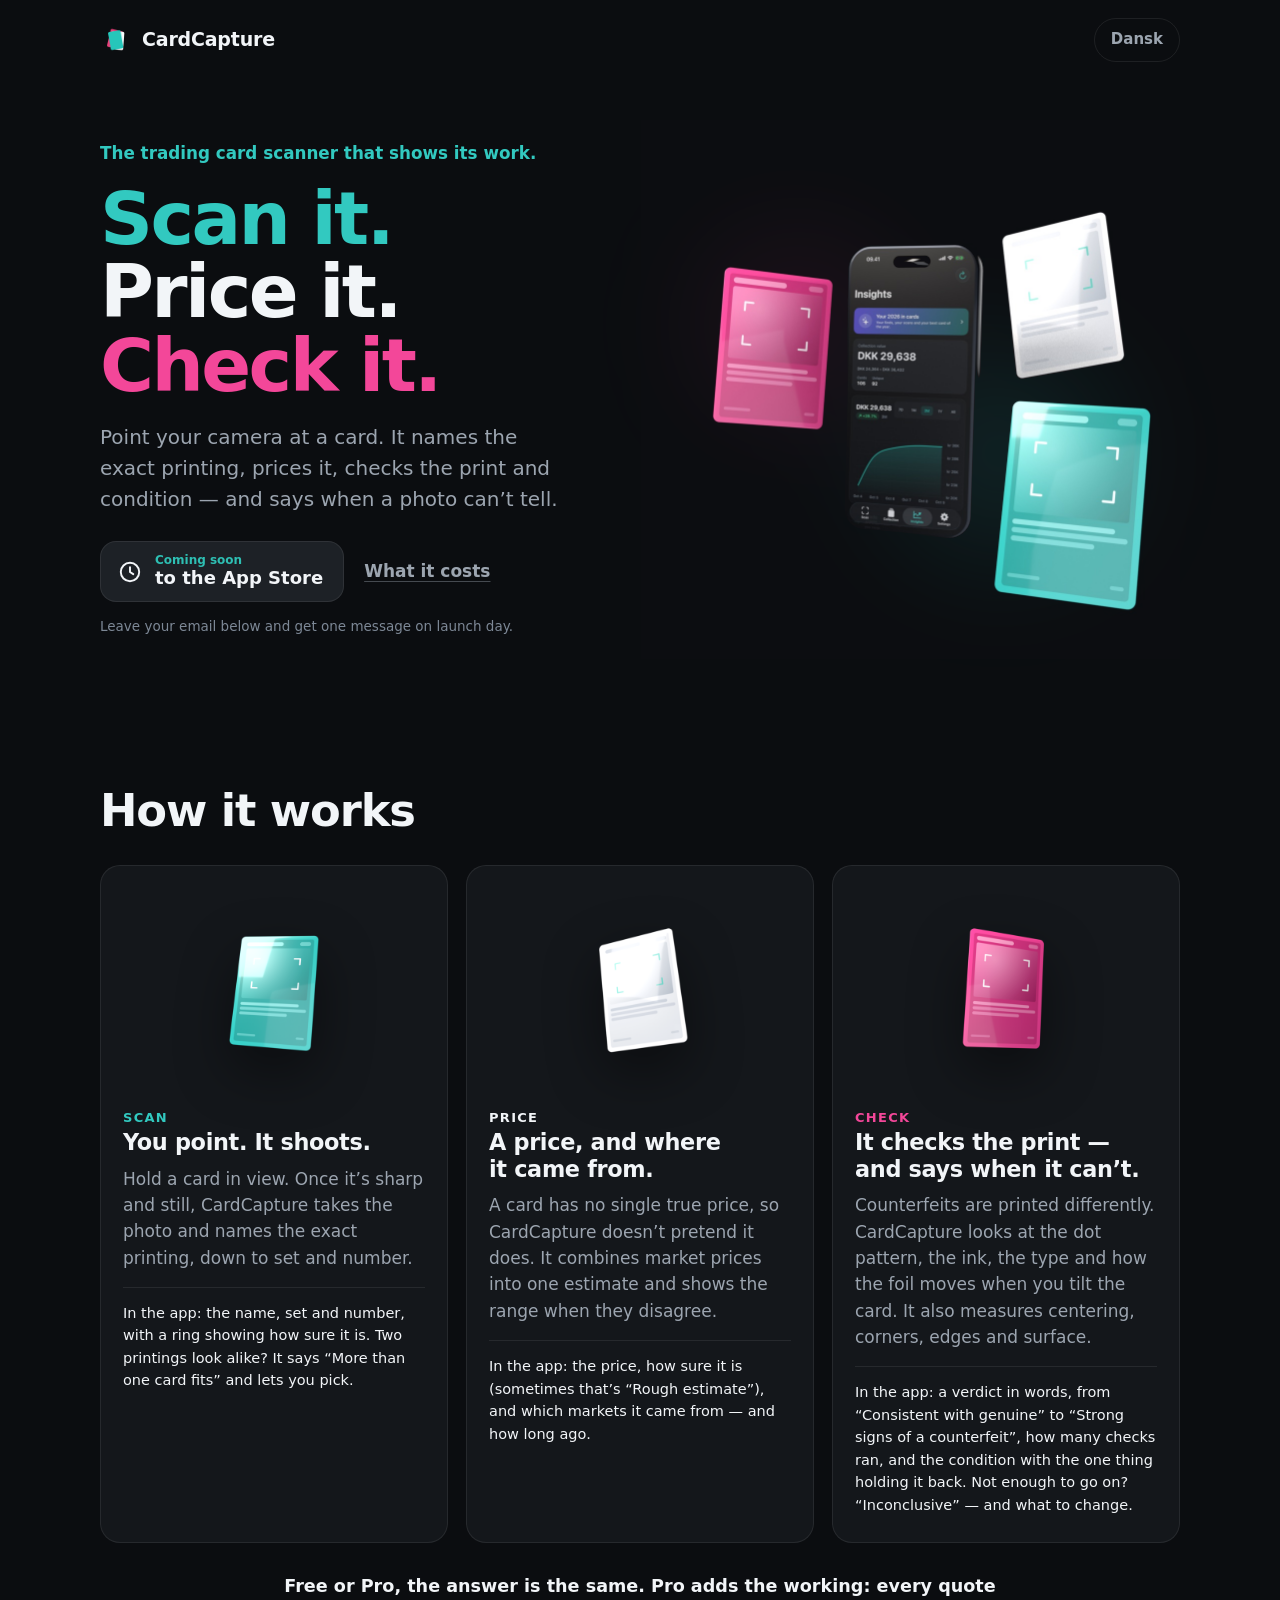
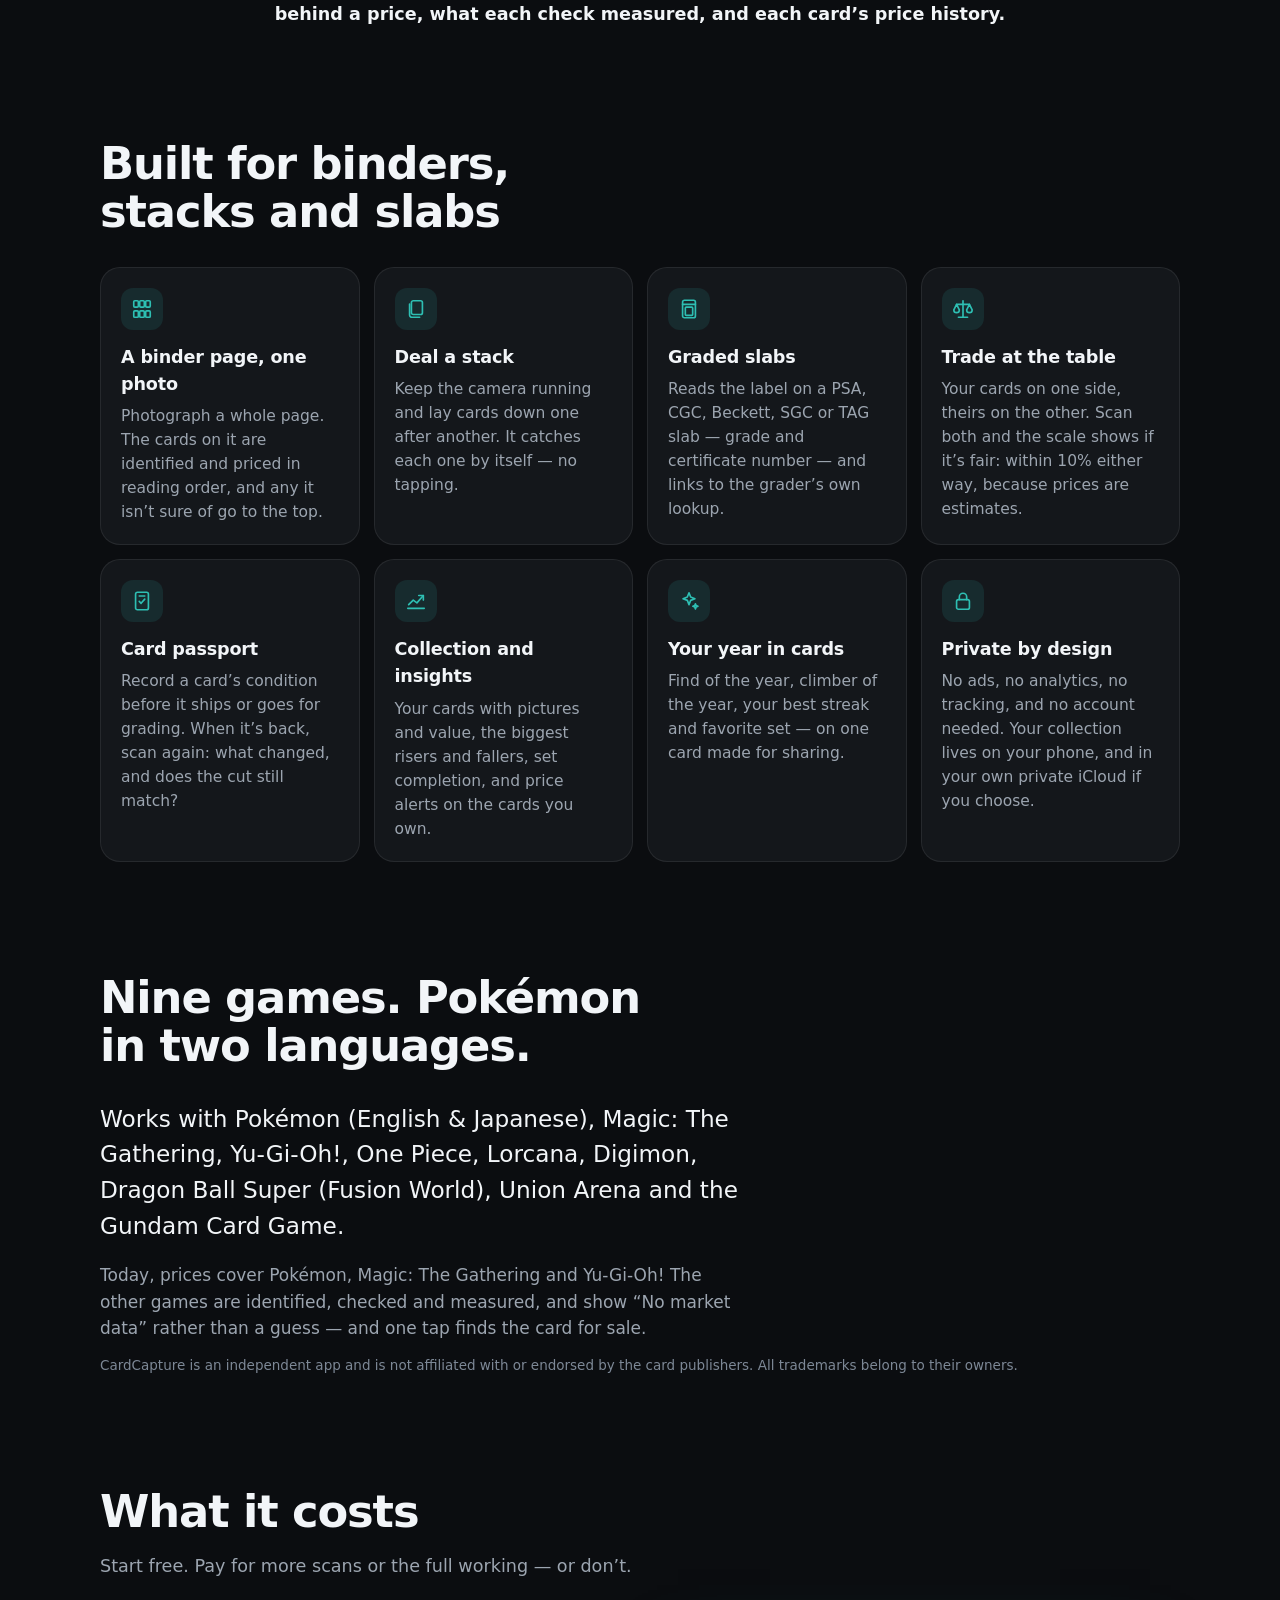
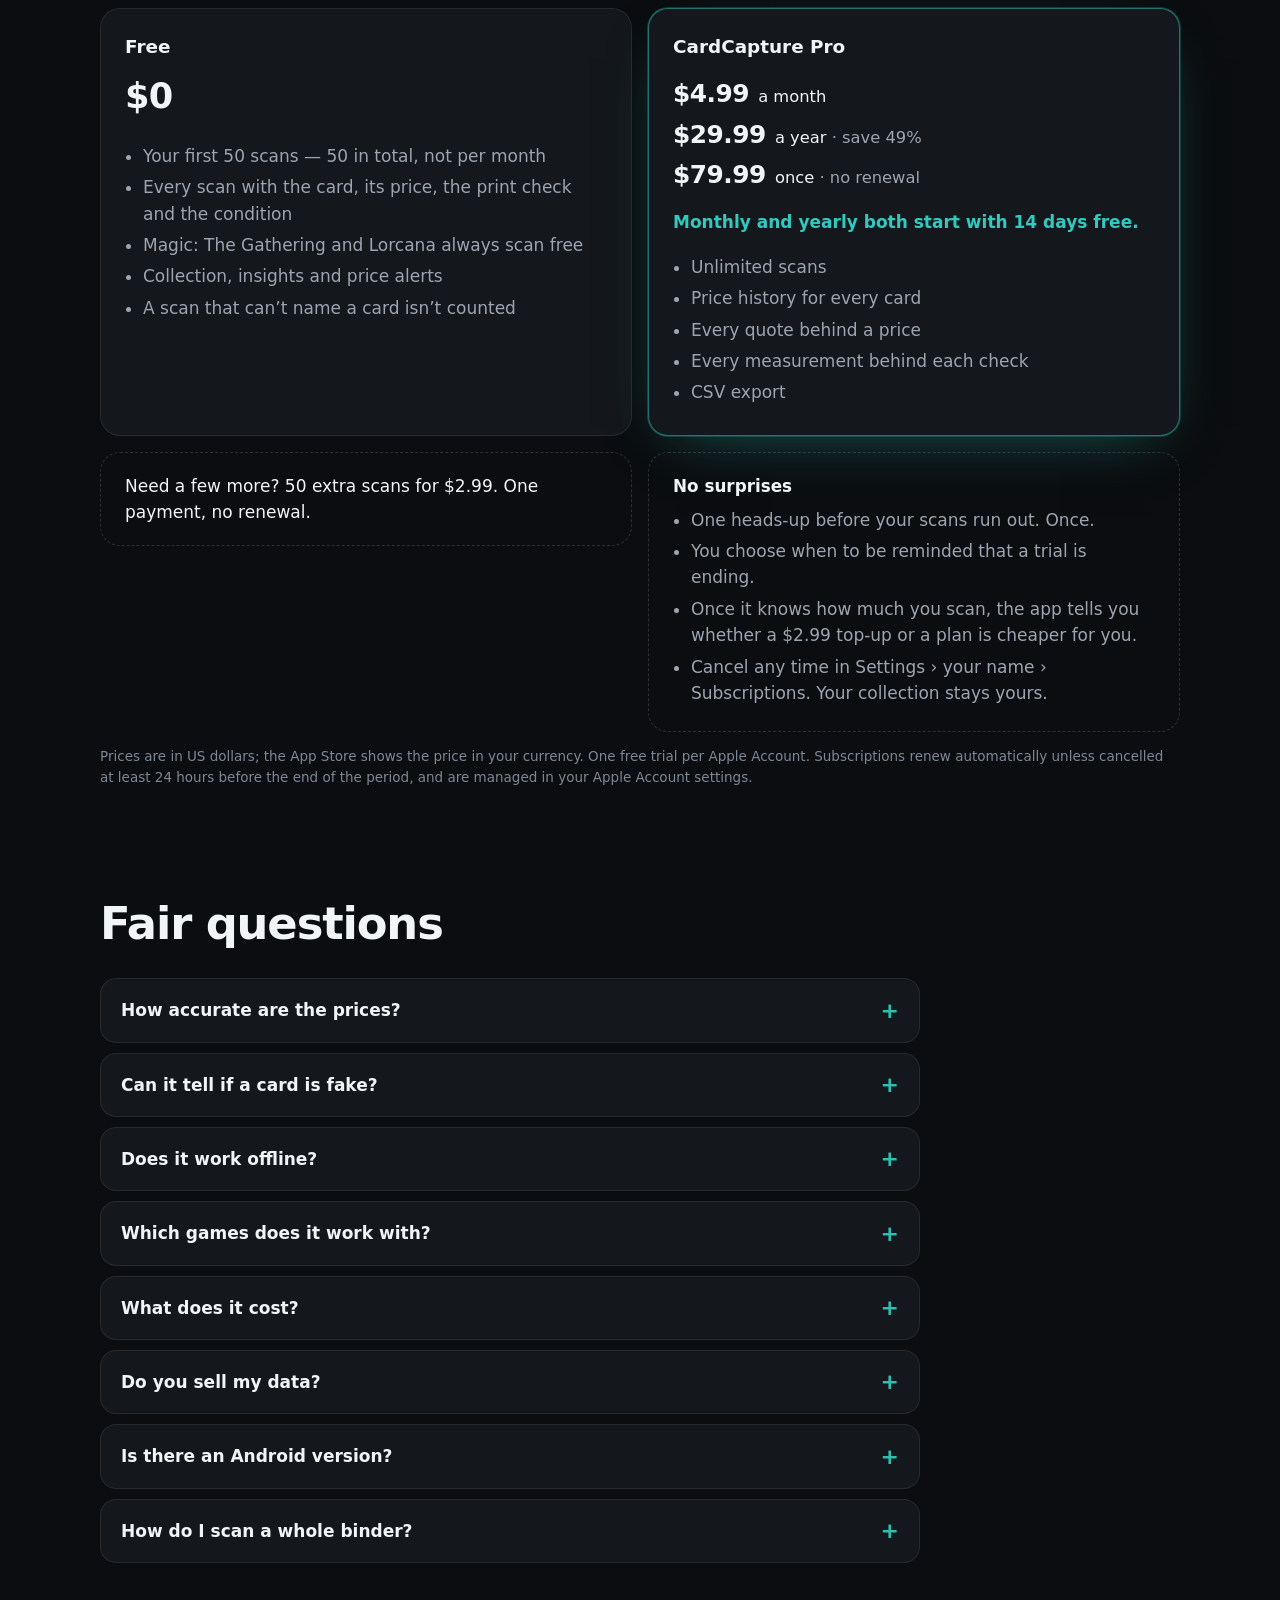
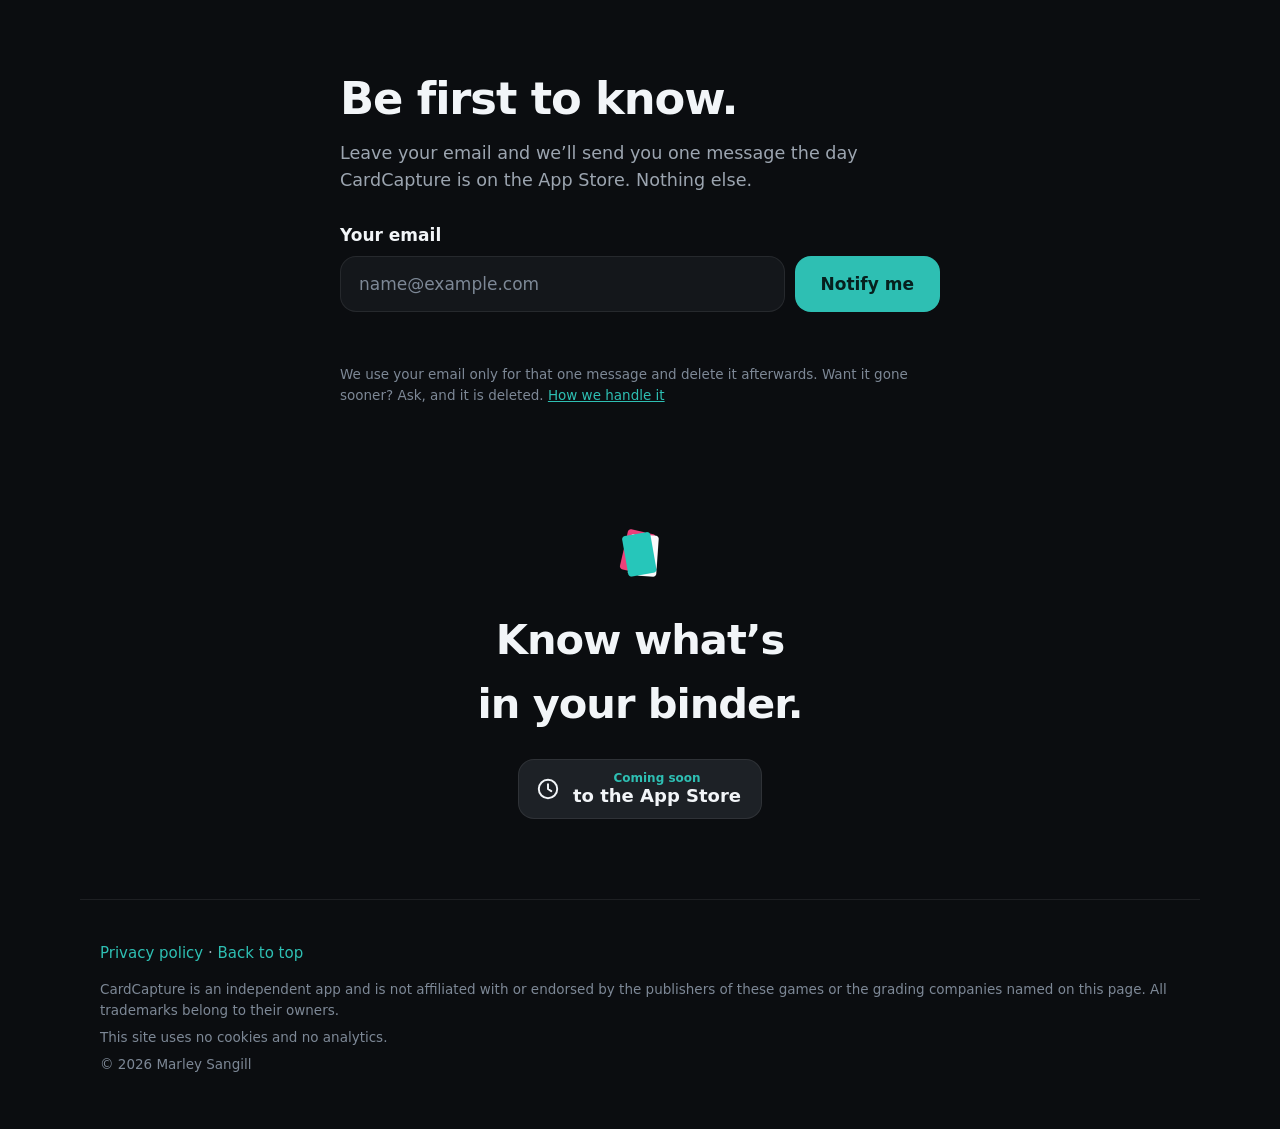
==== commit c40c7511: "Launch waitlist on the site, and its section in the privacy policy Co-Authored-By: Claude Sonnet 5.5" ====
--- a/index.html
+++ b/index.html
@@ -48,7 +48,7 @@
         <h1><span class="tagline">The trading card scanner that shows its work.</span> <span class="line l1">Scan it.</span> <span class="line l2">Price it.</span> <span class="line l3">Check it.</span></h1>
         <p class="lede">Point your camera at a card. It names the exact printing, prices it, checks the print and condition — and says when a photo can’t tell.</p>
         <div class="cta-row"><div class="store soon" role="note"><svg viewBox="0 0 24 24" width="24" height="24" fill="none" stroke="currentColor" stroke-width="1.8" stroke-linecap="round" stroke-linejoin="round" aria-hidden="true"><circle cx="12" cy="12" r="8.5"/><path d="M12 7.5V12l3 2"/></svg><div><small>Coming soon</small><span>to the App Store</span></div></div><a class="text-link" href="#pricing">What it costs</a></div>
-        <p class="fine">Nothing to sign up for. On launch day, this becomes the download link.</p>
+        <p class="fine">Leave your email below and get one message on launch day.</p>
       </div>
       <div class="hero-visual" aria-hidden="true">
         <video class="hero-video" autoplay muted loop playsinline preload="metadata" width="1080" height="1080"
@@ -120,6 +120,8 @@
       </div>
     </section>
 
+    <section class="waitlist" id="waitlist" aria-labelledby="waitlist-title"><h2 id="waitlist-title" class="section-title">Be first to know.</h2><p class="section-intro">Leave your email and we’ll send you one message the day CardCapture is on the App Store. Nothing else.</p><form class="waitlist-form" novalidate data-endpoint="https://cardcapture-waitlist.cardcapture.workers.dev/join" data-lang="en" data-messages="{&quot;ok&quot;: &quot;Thanks — you’re on the list. One email on launch day, nothing else.&quot;, &quot;invalid&quot;: &quot;That doesn’t look like an email address. Check it and try again.&quot;, &quot;error&quot;: &quot;That didn’t go through. Try again in a moment.&quot;, &quot;full&quot;: &quot;The list is full for today. Try again tomorrow.&quot;, &quot;sending&quot;: &quot;Sending…&quot;}"><label for="waitlist-email">Your email</label><div class="waitlist-row"><input id="waitlist-email" name="email" type="email" inputmode="email" autocomplete="email" required maxlength="254" placeholder="name@example.com"><button type="submit">Notify me</button></div><div class="hp" aria-hidden="true"><label>Website<input name="website" type="text" tabindex="-1" autocomplete="off"></label></div><p class="waitlist-status" role="status" aria-live="polite"></p><p class="fine">We use your email only for that one message and delete it afterwards. Want it gone sooner? Ask, and it is deleted. <a href="privacy/#waitlist">How we handle it</a></p><noscript><p class="fine">The list needs JavaScript. Without it, the page you’re reading is all there is — and the App Store link will be here on launch day.</p></noscript></form></section>
+
     <section class="closing" aria-labelledby="closing-title">
       <img class="closing-mark" src="assets/mark.png" alt="" width="72" height="72" loading="lazy">
       <h2 id="closing-title">Know what’s in your binder.</h2>
--- a/assets/site.css
+++ b/assets/site.css
@@ -227,3 +227,26 @@
   html { scroll-behavior: auto; }
   .trio-card, summary::after { transition: none; }
 }
+
+/* Waitlist */
+.waitlist { max-width: 640px; }
+.waitlist-form label { display: block; font-weight: 700; margin: 0 0 8px; }
+.waitlist-row { display: flex; flex-wrap: wrap; gap: 10px; }
+.waitlist-row input {
+  flex: 1 1 240px; min-height: 56px; padding: 0 18px; font: inherit; font-size: 17px; color: var(--text);
+  background: var(--surface); border: 1px solid var(--hairline); border-radius: 16px;
+}
+.waitlist-row input::placeholder { color: var(--text-3); }
+.waitlist-row input:focus-visible { outline: 2px solid var(--accent); outline-offset: 2px; }
+.waitlist-row input[aria-invalid="true"] { border-color: var(--pink); }
+.waitlist-row button {
+  min-height: 56px; padding: 0 26px; font: inherit; font-weight: 700; font-size: 17px; cursor: pointer;
+  background: var(--accent); color: #06201E; border: 0; border-radius: 16px;
+}
+.waitlist-row button:focus-visible { outline: 2px solid var(--text); outline-offset: 2px; }
+.waitlist-row button:disabled { opacity: .6; cursor: default; }
+.waitlist-status { min-height: 1.5em; margin: 12px 0 0; font-weight: 600; }
+.waitlist-status.ok { color: var(--accent); }
+.waitlist-status.bad { color: var(--pink); }
+.hp { position: absolute; left: -10000px; width: 1px; height: 1px; overflow: hidden; }
+.waitlist-form .fine a { text-decoration: underline; }
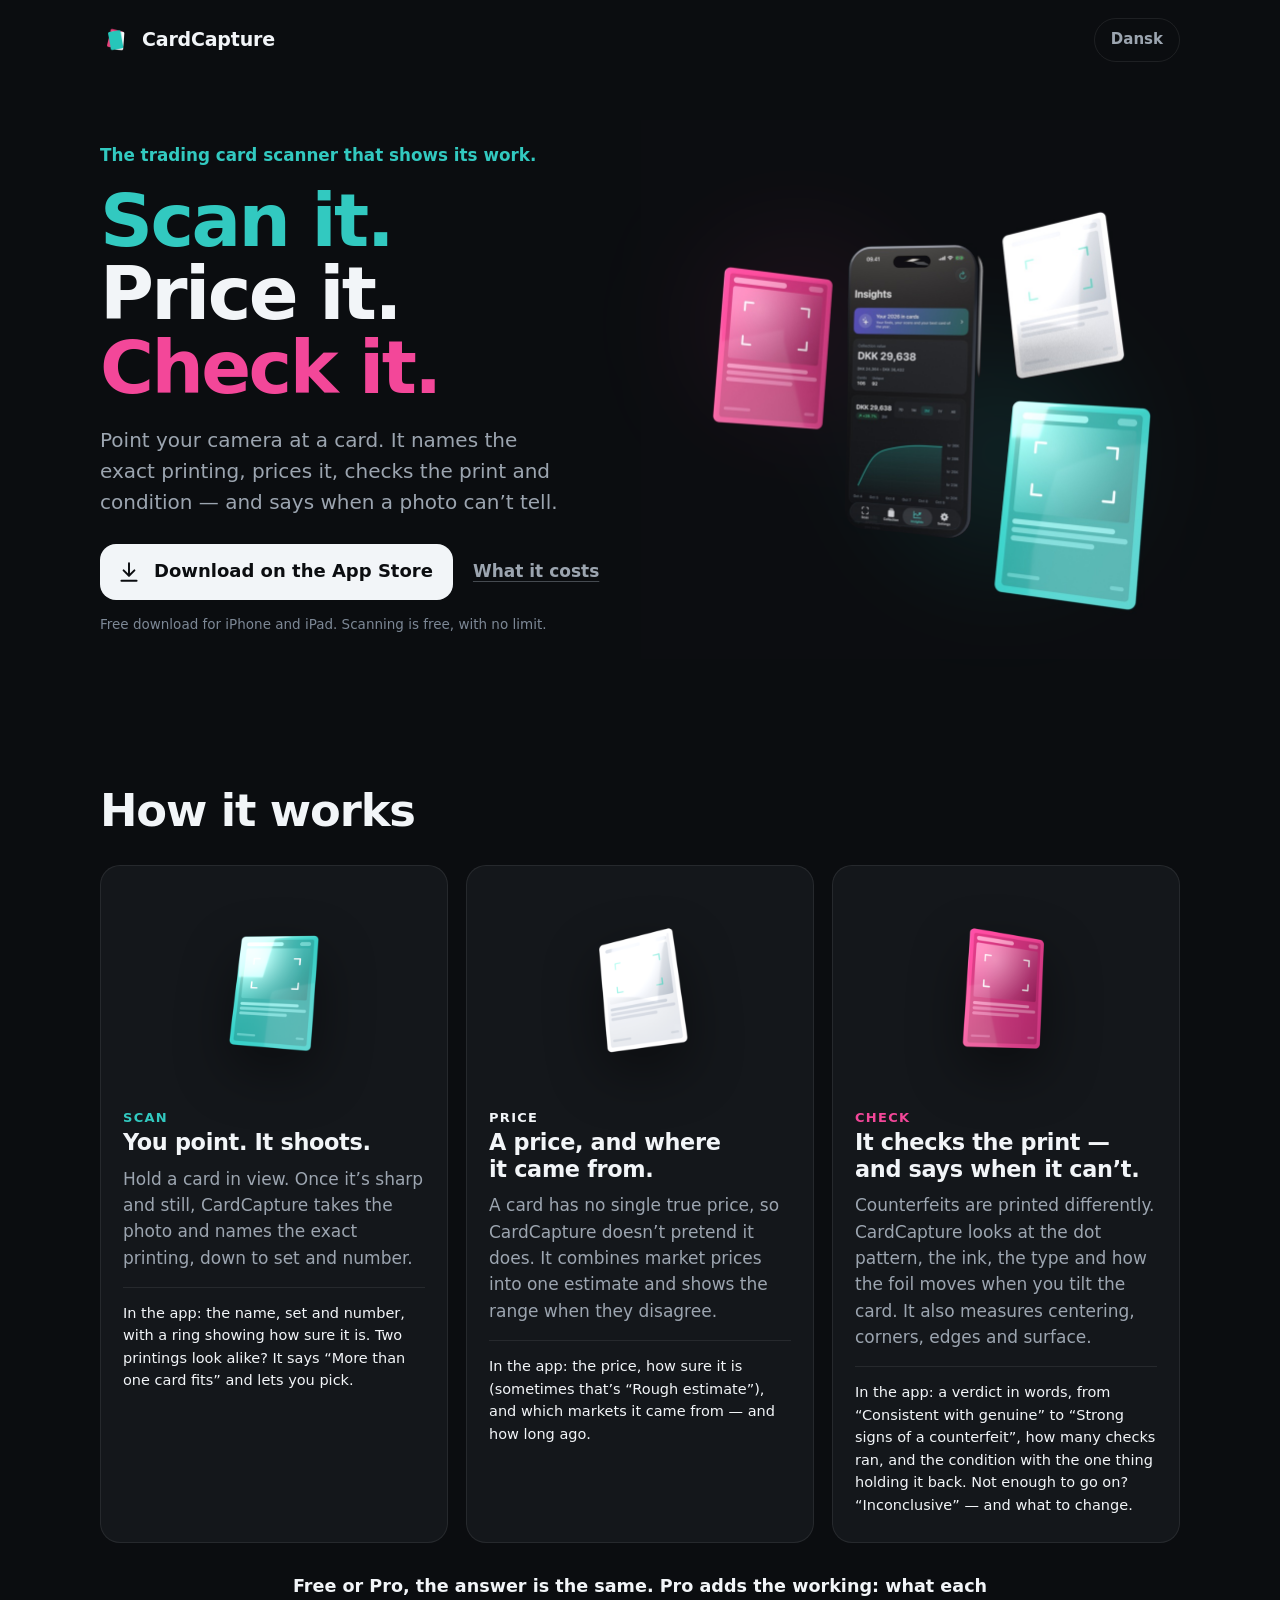
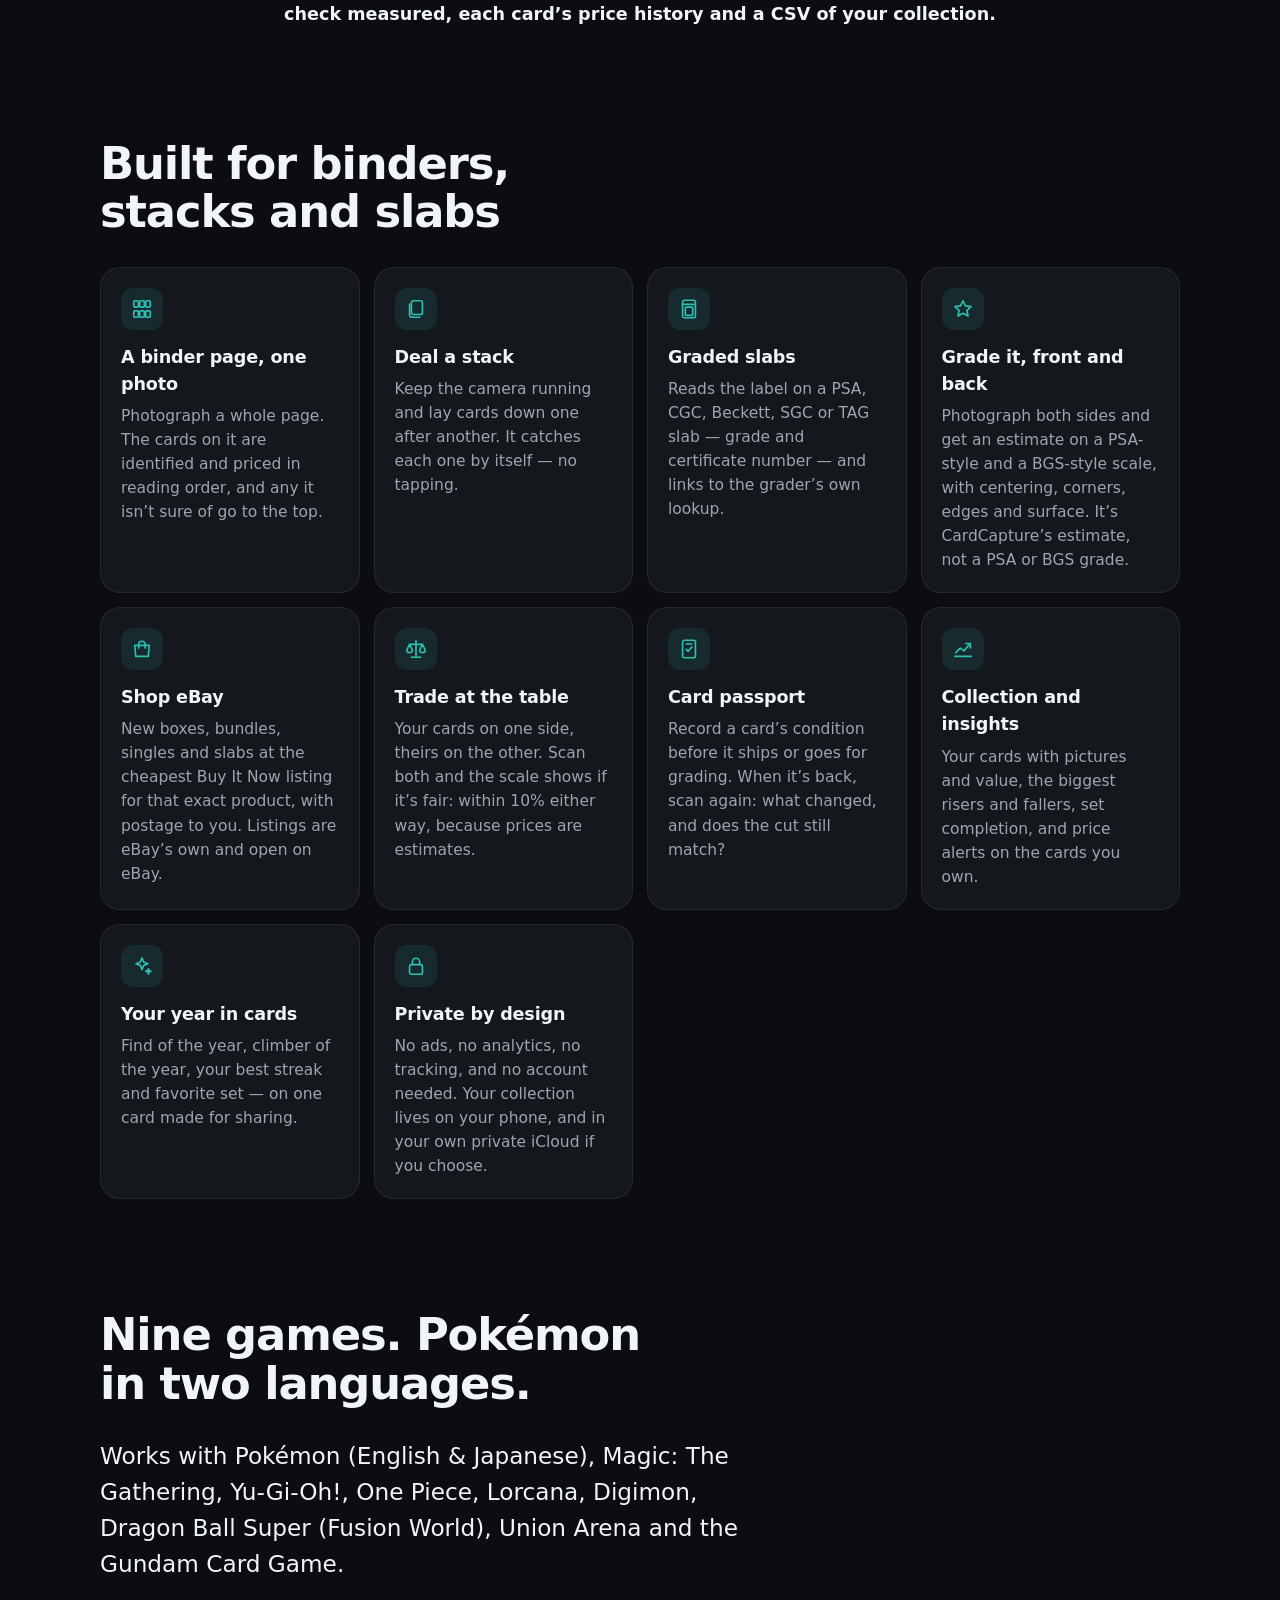
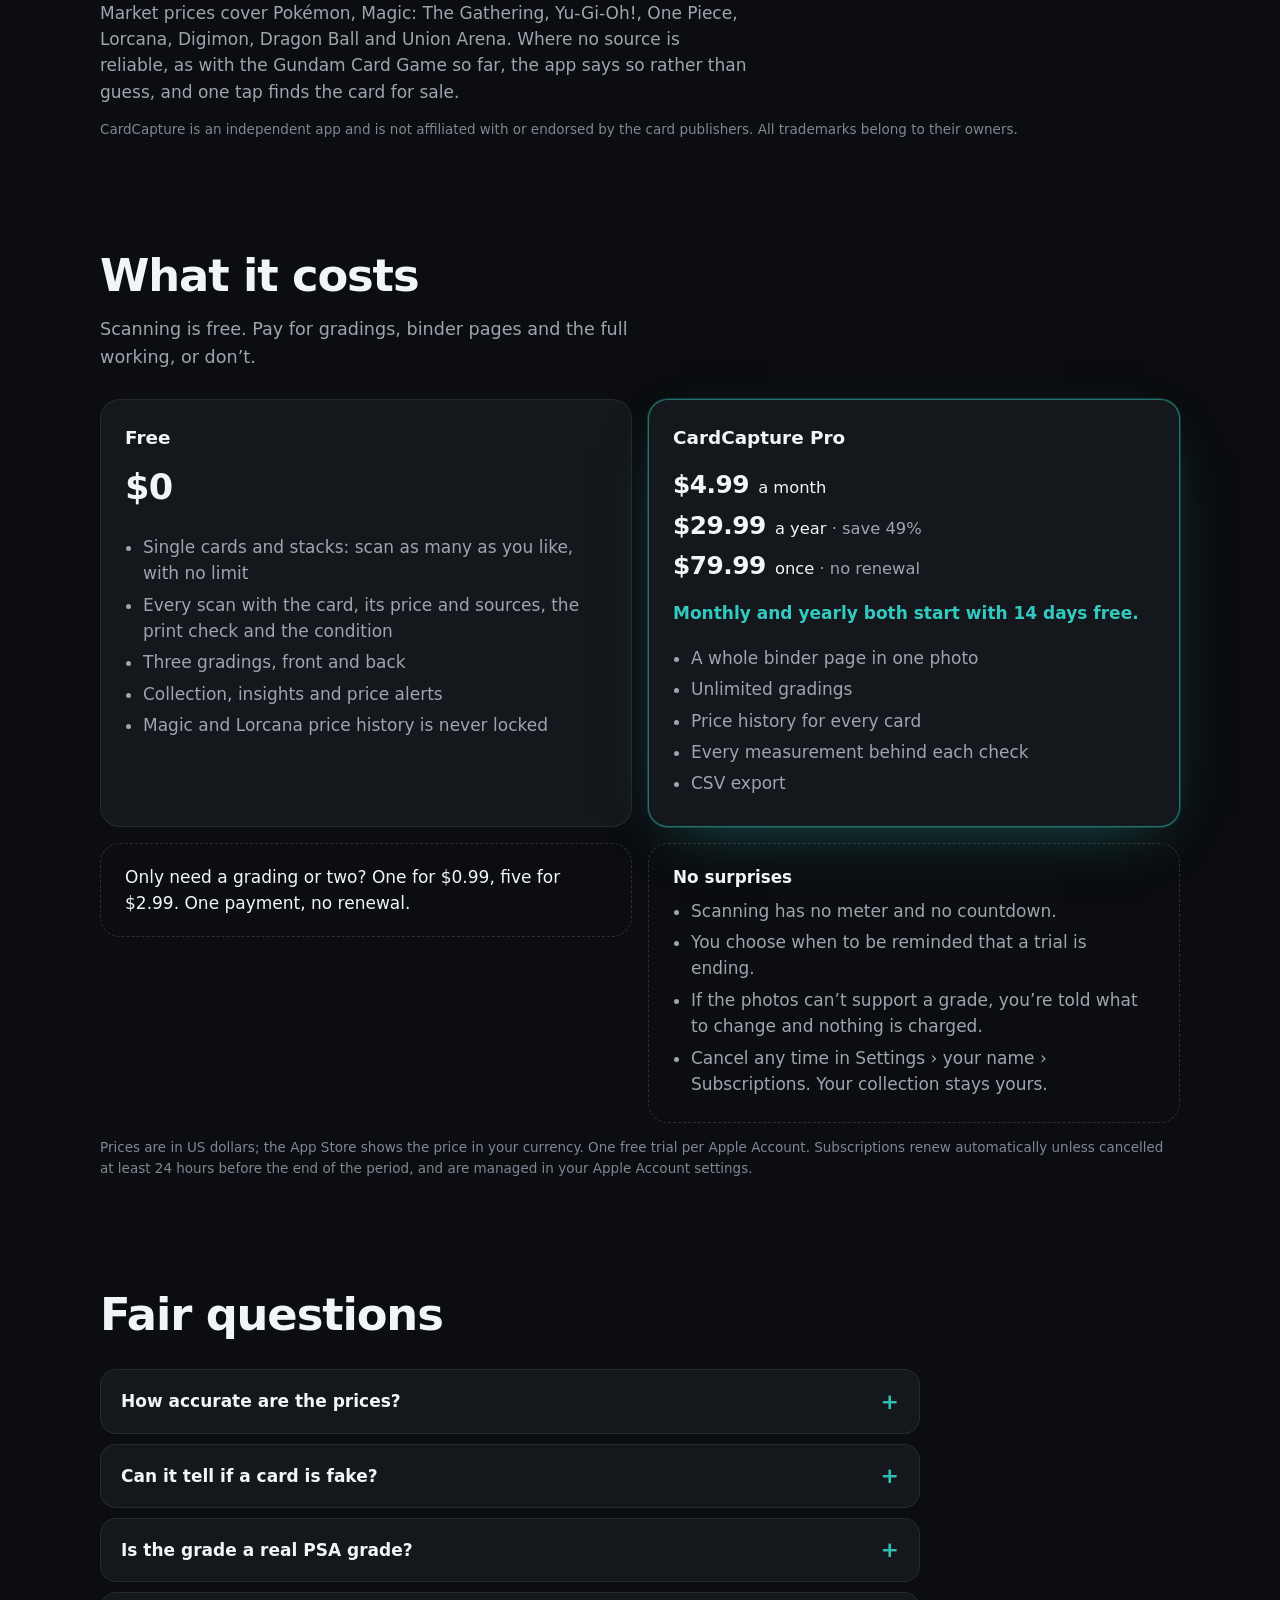
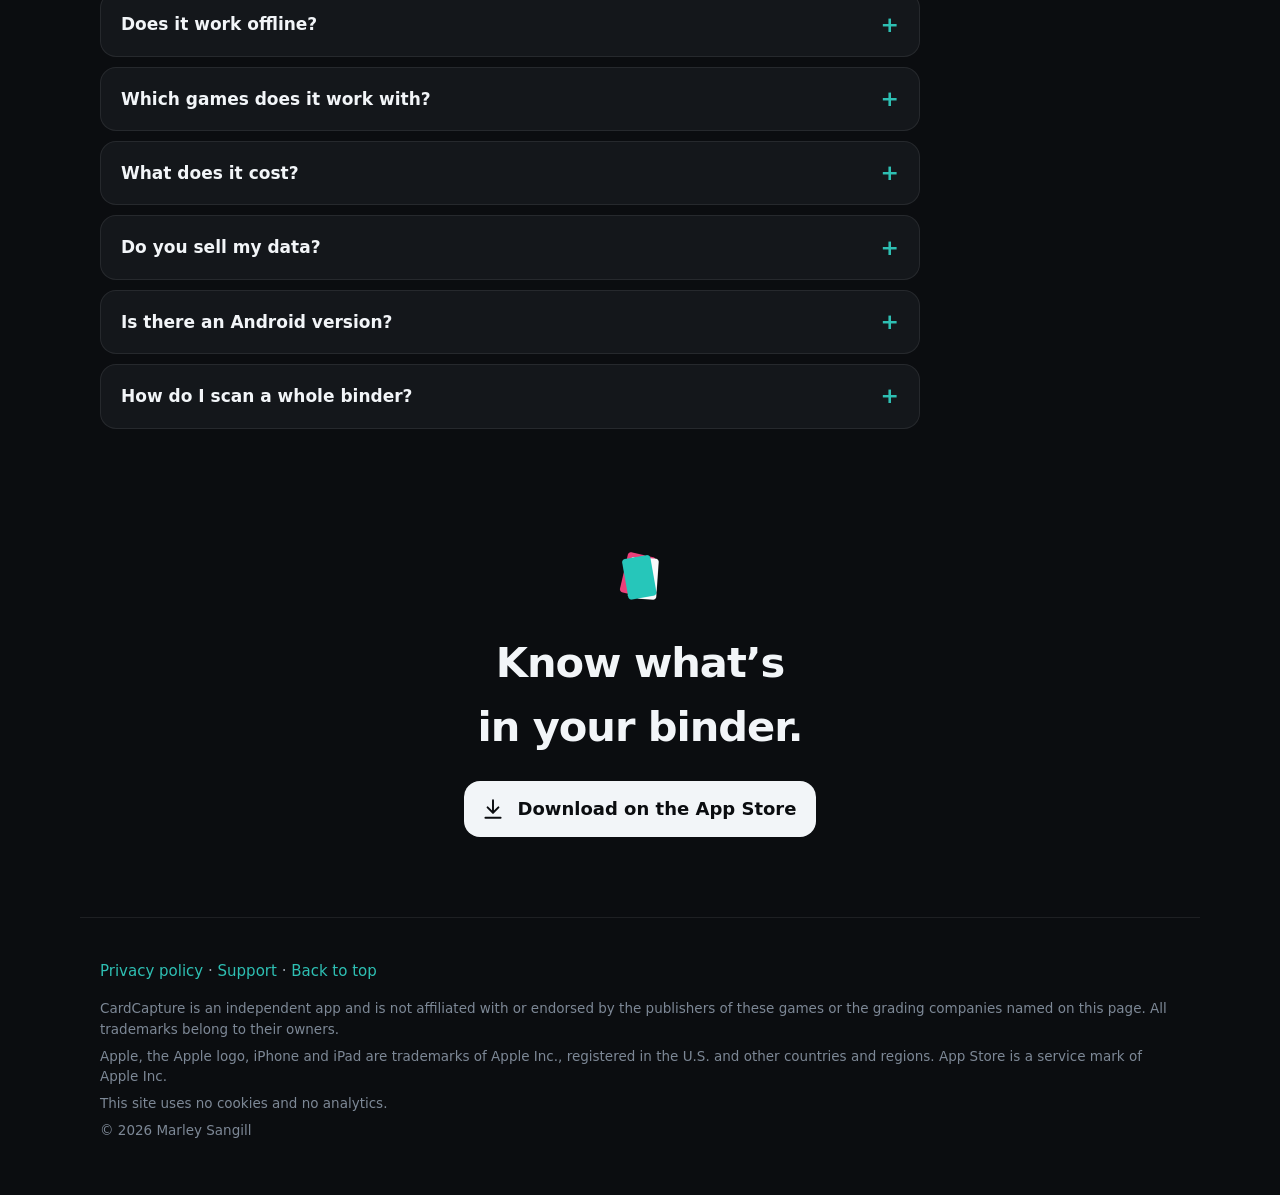
==== commit e1f2193c: "Launch: the site now points at the App Store, with the launch pricing and grading The waitlist form " ====
--- a/index.html
+++ b/index.html
@@ -23,11 +23,11 @@
   <meta property="og:locale" content="en_US">
   <meta property="og:locale:alternate" content="da_DK">
   <meta name="twitter:card" content="summary_large_image">
-  
+  <meta name="apple-itunes-app" content="app-id=6819230257">
   <link rel="icon" href="assets/icon-64.png" type="image/png">
   <link rel="apple-touch-icon" href="assets/icon-180.png">
   <link rel="stylesheet" href="assets/site.css">
-  <script type="application/ld+json">[{"@context": "https://schema.org", "@type": ["SoftwareApplication", "MobileApplication"], "@id": "https://marleyromby-coder.github.io/cardcapture/#app", "name": "CardCapture", "url": "https://marleyromby-coder.github.io/cardcapture/", "description": "A trading card scanner for iPhone and iPad. It names the exact printing, prices it, checks the print and condition — and says when a photo can’t tell.", "applicationCategory": "UtilitiesApplication", "operatingSystem": "iOS 17 or later, iPadOS 17 or later", "inLanguage": "en", "isAccessibleForFree": true, "image": "https://marleyromby-coder.github.io/cardcapture/assets/og-en.jpg", "featureList": ["A binder page, one photo: Photograph a whole page. The cards on it are identified and priced in reading order, and any it isn’t sure of go to the top.", "Deal a stack: Keep the camera running and lay cards down one after another. It catches each one by itself — no tapping.", "Graded slabs: Reads the label on a PSA, CGC, Beckett, SGC or TAG slab — grade and certificate number — and links to the grader’s own lookup.", "Trade at the table: Your cards on one side, theirs on the other. Scan both and the scale shows if it’s fair: within 10% either way, because prices are estimates.", "Card passport: Record a card’s condition before it ships or goes for grading. When it’s back, scan again: what changed, and does the cut still match?", "Collection and insights: Your cards with pictures and value, the biggest risers and fallers, set completion, and price alerts on the cards you own.", "Your year in cards: Find of the year, climber of the year, your best streak and favorite set — on one card made for sharing.", "Private by design: No ads, no analytics, no tracking, and no account needed. Your collection lives on your phone, and in your own private iCloud if you choose.", "Works with Pokémon (English & Japanese), Magic: The Gathering, Yu-Gi-Oh!, One Piece, Lorcana, Digimon, Dragon Ball Super (Fusion World), Union Arena and the Gundam Card Game.", "Today, prices cover Pokémon, Magic: The Gathering and Yu-Gi-Oh! The other games are identified, checked and measured, and show “No market data” rather than a guess — and one tap finds the card for sale."]}, {"@context": "https://schema.org", "@type": "FAQPage", "inLanguage": "en", "mainEntity": [{"@type": "Question", "name": "How accurate are the prices?", "acceptedAnswer": {"@type": "Answer", "text": "As accurate as the markets behind them, and it tells you how sure it is. A card has no single true price, so CardCapture takes a weighted median of market figures, where completed sales and recent figures count most, and shows the range when markets disagree. Asking prices on eBay and Amazon are shown for context but never count. For a slab, it won’t invent a graded price — it links to what graded copies actually sold for."}}, {"@type": "Question", "name": "Can it tell if a card is fake?", "acceptedAnswer": {"@type": "Answer", "text": "Not with certainty. A photo can’t prove a card is genuine, and CardCapture never claims it can. It checks the print the way an expert would — dot pattern, ink, type, how the foil moves when you tilt it, and whether the printed details match that printing. You get a verdict in words, a probability when enough checks ran, or “Inconclusive” when they didn’t. A reason to look closer, not a certificate."}}, {"@type": "Question", "name": "Does it work offline?", "acceptedAnswer": {"@type": "Answer", "text": "For scanning, yes. For fresh prices, no. Identifying, checking and measuring all happen on your phone; no photo is sent anywhere to be recognized. English Pokémon cards are recognized with no connection at all, because that catalog is built in. Other games download their catalog once, then work offline too. Offline, a card you’ve priced before shows its last price and how old it is."}}, {"@type": "Question", "name": "Which games does it work with?", "acceptedAnswer": {"@type": "Answer", "text": "Pokémon (English and Japanese), Magic: The Gathering, Yu-Gi-Oh!, One Piece, Lorcana, Digimon, Dragon Ball Super (Fusion World), Union Arena and the Gundam Card Game — all identified, checked and measured. Prices today cover Pokémon, Magic and Yu-Gi-Oh! The others show “No market data” rather than a made-up number, and one tap finds the card for sale."}}, {"@type": "Question", "name": "What does it cost?", "acceptedAnswer": {"@type": "Answer", "text": "Your first 50 scans are free — 50 in total, not per month — and Magic: The Gathering and Lorcana always scan free. After that: 50 more scans for $2.99, or CardCapture Pro at $4.99 a month, $29.99 a year or $79.99 once. Both subscriptions start with 14 days free. Prices are in US dollars; the App Store shows yours."}}, {"@type": "Question", "name": "Do you sell my data?", "acceptedAnswer": {"@type": "Answer", "text": "No — there’s nothing to sell. CardCapture has no ads, no analytics and no tracking. Its one server, a price relay, passes price lookups on and keeps no record of who asked. Your collection lives on your phone, and in your own private iCloud if you choose; nobody else can read it, us included. Price lookups name a card, never you. On the App Store, the privacy label says “Data Not Collected”."}}, {"@type": "Question", "name": "Is there an Android version?", "acceptedAnswer": {"@type": "Answer", "text": "Not yet. CardCapture is for iPhone and iPad with iOS 17 or later."}}, {"@type": "Question", "name": "How do I scan a whole binder?", "acceptedAnswer": {"@type": "Answer", "text": "One page at a time. Switch the scanner to Page, hold your phone square over the page, check the number of cards in view, and take the photo. The cards are identified, priced and listed in reading order, with any it isn’t sure of at the top — then add them all. Each identified card uses one scan; Magic and Lorcana never do. For a print check, scan the card on its own."}}]}]</script>
+  <script type="application/ld+json">[{"@context": "https://schema.org", "@type": ["SoftwareApplication", "MobileApplication"], "@id": "https://marleyromby-coder.github.io/cardcapture/#app", "name": "CardCapture", "url": "https://marleyromby-coder.github.io/cardcapture/", "description": "A trading card scanner for iPhone and iPad. It names the exact printing, prices it, checks the print and condition — and says when a photo can’t tell.", "applicationCategory": "UtilitiesApplication", "operatingSystem": "iOS 17 or later, iPadOS 17 or later", "inLanguage": "en", "isAccessibleForFree": true, "image": "https://marleyromby-coder.github.io/cardcapture/assets/og-en.jpg", "featureList": ["A binder page, one photo: Photograph a whole page. The cards on it are identified and priced in reading order, and any it isn’t sure of go to the top.", "Deal a stack: Keep the camera running and lay cards down one after another. It catches each one by itself — no tapping.", "Graded slabs: Reads the label on a PSA, CGC, Beckett, SGC or TAG slab — grade and certificate number — and links to the grader’s own lookup.", "Grade it, front and back: Photograph both sides and get an estimate on a PSA-style and a BGS-style scale, with centering, corners, edges and surface. It’s CardCapture’s estimate, not a PSA or BGS grade.", "Shop eBay: New boxes, bundles, singles and slabs at the cheapest Buy It Now listing for that exact product, with postage to you. Listings are eBay’s own and open on eBay.", "Trade at the table: Your cards on one side, theirs on the other. Scan both and the scale shows if it’s fair: within 10% either way, because prices are estimates.", "Card passport: Record a card’s condition before it ships or goes for grading. When it’s back, scan again: what changed, and does the cut still match?", "Collection and insights: Your cards with pictures and value, the biggest risers and fallers, set completion, and price alerts on the cards you own.", "Your year in cards: Find of the year, climber of the year, your best streak and favorite set — on one card made for sharing.", "Private by design: No ads, no analytics, no tracking, and no account needed. Your collection lives on your phone, and in your own private iCloud if you choose.", "Works with Pokémon (English & Japanese), Magic: The Gathering, Yu-Gi-Oh!, One Piece, Lorcana, Digimon, Dragon Ball Super (Fusion World), Union Arena and the Gundam Card Game.", "Market prices cover Pokémon, Magic: The Gathering, Yu-Gi-Oh!, One Piece, Lorcana, Digimon, Dragon Ball and Union Arena. Where no source is reliable, as with the Gundam Card Game so far, the app says so rather than guess, and one tap finds the card for sale."], "downloadUrl": "https://apps.apple.com/app/id6819230257", "installUrl": "https://apps.apple.com/app/id6819230257", "offers": {"@type": "Offer", "price": 0, "priceCurrency": "USD"}}, {"@context": "https://schema.org", "@type": "FAQPage", "inLanguage": "en", "mainEntity": [{"@type": "Question", "name": "How accurate are the prices?", "acceptedAnswer": {"@type": "Answer", "text": "As accurate as the markets behind them, and it tells you how sure it is. A card has no single true price, so CardCapture takes a weighted median of market figures, where completed sales and recent figures count most, and shows the range when markets disagree. Asking prices on eBay and Amazon are shown for context but never count. For a slab, it won’t invent a graded price — it links to what graded copies actually sold for."}}, {"@type": "Question", "name": "Can it tell if a card is fake?", "acceptedAnswer": {"@type": "Answer", "text": "Not with certainty. A photo can’t prove a card is genuine, and CardCapture never claims it can. It checks the print the way an expert would — dot pattern, ink, type, how the foil moves when you tilt it, and whether the printed details match that printing. You get a verdict in words, a probability when enough checks ran, or “Inconclusive” when they didn’t. A reason to look closer, not a certificate."}}, {"@type": "Question", "name": "Is the grade a real PSA grade?", "acceptedAnswer": {"@type": "Answer", "text": "No. It’s CardCapture’s own estimate on a PSA-style and a BGS-style scale, from photos of the front and the back. Only a grading company can give a card a grade. Use it to decide which cards are worth sending in. If the photos can’t support an estimate, you’re told what to change and nothing is charged."}}, {"@type": "Question", "name": "Does it work offline?", "acceptedAnswer": {"@type": "Answer", "text": "For scanning, yes. For fresh prices, no. Identifying, checking and measuring all happen on your phone; no photo is sent anywhere to be recognized. English Pokémon cards are recognized with no connection at all, because that catalog is built in. Other games download their catalog once, then work offline too. Offline, a card you’ve priced before shows its last price and how old it is."}}, {"@type": "Question", "name": "Which games does it work with?", "acceptedAnswer": {"@type": "Answer", "text": "Pokémon (English and Japanese), Magic: The Gathering, Yu-Gi-Oh!, One Piece, Lorcana, Digimon, Dragon Ball Super (Fusion World), Union Arena and the Gundam Card Game: all identified, checked and measured. Where no source is reliable, as with the Gundam Card Game so far, it says so rather than show a made-up number, and one tap finds the card for sale."}}, {"@type": "Question", "name": "What does it cost?", "acceptedAnswer": {"@type": "Answer", "text": "Scanning single cards and stacks is free, with no limit. Three gradings are free. After that, buy one for $0.99 or five for $2.99, or get CardCapture Pro at $4.99 a month, $29.99 a year or $79.99 once. Pro adds unlimited gradings, whole binder pages, price history, every measurement and CSV export. Both subscriptions start with 14 days free. Prices are in US dollars; the App Store shows yours."}}, {"@type": "Question", "name": "Do you sell my data?", "acceptedAnswer": {"@type": "Answer", "text": "No, there’s nothing to sell. CardCapture has no ads, no analytics and no tracking. Its one server, a price relay, passes lookups on and keeps no record of who asked. To keep count of the three free gradings it uses Apple’s DeviceCheck, which says nothing about who you are. Your collection lives on your phone, and in your own private iCloud if you choose; nobody else can read it, us included. Price lookups name a card, never you. On the App Store, the privacy label says “Data Not Collected”."}}, {"@type": "Question", "name": "Is there an Android version?", "acceptedAnswer": {"@type": "Answer", "text": "Not yet. CardCapture is for iPhone and iPad with iOS 17 or later."}}, {"@type": "Question", "name": "How do I scan a whole binder?", "acceptedAnswer": {"@type": "Answer", "text": "One page at a time, with Pro. Switch the scanner to Page, hold your phone square over the page, check the number of cards in view, and take the photo. The cards are identified, priced and listed in reading order, with any it isn’t sure of at the top. Then add them all. Single cards and stacks stay free. For a print check, scan the card on its own."}}]}]</script>
 </head>
 <body>
   <a class="skip" href="#main">Skip to content</a>
@@ -47,8 +47,8 @@
       <div class="hero-copy">
         <h1><span class="tagline">The trading card scanner that shows its work.</span> <span class="line l1">Scan it.</span> <span class="line l2">Price it.</span> <span class="line l3">Check it.</span></h1>
         <p class="lede">Point your camera at a card. It names the exact printing, prices it, checks the print and condition — and says when a photo can’t tell.</p>
-        <div class="cta-row"><div class="store soon" role="note"><svg viewBox="0 0 24 24" width="24" height="24" fill="none" stroke="currentColor" stroke-width="1.8" stroke-linecap="round" stroke-linejoin="round" aria-hidden="true"><circle cx="12" cy="12" r="8.5"/><path d="M12 7.5V12l3 2"/></svg><div><small>Coming soon</small><span>to the App Store</span></div></div><a class="text-link" href="#pricing">What it costs</a></div>
-        <p class="fine">Leave your email below and get one message on launch day.</p>
+        <div class="cta-row"><a class="store" href="https://apps.apple.com/app/id6819230257"><svg viewBox="0 0 24 24" width="24" height="24" fill="none" stroke="currentColor" stroke-width="1.8" stroke-linecap="round" stroke-linejoin="round" aria-hidden="true"><path d="M12 4v11"/><path d="M7 10.5l5 5 5-5"/><path d="M5 20h14"/></svg><span>Download on the App Store</span></a><a class="text-link" href="#pricing">What it costs</a></div>
+        <p class="fine">Free download for iPhone and iPad. Scanning is free, with no limit.</p>
       </div>
       <div class="hero-visual" aria-hidden="true">
         <video class="hero-video" autoplay muted loop playsinline preload="metadata" width="1080" height="1080"
@@ -65,7 +65,7 @@
 <article class="trio-item" data-card="white"><img class="trio-card" src="assets/card-white.png" alt="" width="400" height="500" loading="lazy"><p class="kicker">Price</p><h3>A price, and where it came from.</h3><p>A card has no single true price, so CardCapture doesn’t pretend it does. It combines market prices into one estimate and shows the range when they disagree.</p><p class="proof">In the app: the price, how sure it is (sometimes that’s “Rough estimate”), and which markets it came from — and how long ago.</p></article>
 <article class="trio-item" data-card="pink"><img class="trio-card" src="assets/card-pink.png" alt="" width="400" height="500" loading="lazy"><p class="kicker">Check</p><h3>It checks the print — and says when it can’t.</h3><p>Counterfeits are printed differently. CardCapture looks at the dot pattern, the ink, the type and how the foil moves when you tilt the card. It also measures centering, corners, edges and surface.</p><p class="proof">In the app: a verdict in words, from “Consistent with genuine” to “Strong signs of a counterfeit”, how many checks ran, and the condition with the one thing holding it back. Not enough to go on? “Inconclusive” — and what to change.</p></article>
       </div>
-      <p class="bridge">Free or Pro, the answer is the same. Pro adds the working: every quote behind a price, what each check measured, and each card’s price history.</p>
+      <p class="bridge">Free or Pro, the answer is the same. Pro adds the working: what each check measured, each card’s price history and a CSV of your collection.</p>
     </section>
 
     <section class="features" aria-labelledby="features-title">
@@ -74,6 +74,8 @@
         <article class="feature"><div class="icon"><svg viewBox="0 0 24 24" width="24" height="24" fill="none" stroke="currentColor" stroke-width="1.8" stroke-linecap="round" stroke-linejoin="round" aria-hidden="true"><rect x="3" y="3" width="5" height="7" rx="1.2"/><rect x="9.5" y="3" width="5" height="7" rx="1.2"/><rect x="16" y="3" width="5" height="7" rx="1.2"/><rect x="3" y="14" width="5" height="7" rx="1.2"/><rect x="9.5" y="14" width="5" height="7" rx="1.2"/><rect x="16" y="14" width="5" height="7" rx="1.2"/></svg></div><h3>A binder page, one photo</h3><p>Photograph a whole page. The cards on it are identified and priced in reading order, and any it isn’t sure of go to the top.</p></article>
 <article class="feature"><div class="icon"><svg viewBox="0 0 24 24" width="24" height="24" fill="none" stroke="currentColor" stroke-width="1.8" stroke-linecap="round" stroke-linejoin="round" aria-hidden="true"><rect x="7" y="3" width="12" height="15" rx="2"/><path d="M5 6.5v12A2.5 2.5 0 0 0 7.5 21H16"/></svg></div><h3>Deal a stack</h3><p>Keep the camera running and lay cards down one after another. It catches each one by itself — no tapping.</p></article>
 <article class="feature"><div class="icon"><svg viewBox="0 0 24 24" width="24" height="24" fill="none" stroke="currentColor" stroke-width="1.8" stroke-linecap="round" stroke-linejoin="round" aria-hidden="true"><rect x="5" y="2.5" width="14" height="19" rx="2"/><path d="M5 7h14"/><rect x="8" y="10" width="8" height="9" rx="1"/></svg></div><h3>Graded slabs</h3><p>Reads the label on a PSA, CGC, Beckett, SGC or TAG slab — grade and certificate number — and links to the grader’s own lookup.</p></article>
+<article class="feature"><div class="icon"><svg viewBox="0 0 24 24" width="24" height="24" fill="none" stroke="currentColor" stroke-width="1.8" stroke-linecap="round" stroke-linejoin="round" aria-hidden="true"><path d="M12 3l2.7 5.6 6.1.8-4.5 4.2 1.2 6.1L12 16.7 6.5 19.7l1.2-6.1L3.2 9.4l6.1-.8z"/></svg></div><h3>Grade it, front and back</h3><p>Photograph both sides and get an estimate on a PSA-style and a BGS-style scale, with centering, corners, edges and surface. It’s CardCapture’s estimate, not a PSA or BGS grade.</p></article>
+<article class="feature"><div class="icon"><svg viewBox="0 0 24 24" width="24" height="24" fill="none" stroke="currentColor" stroke-width="1.8" stroke-linecap="round" stroke-linejoin="round" aria-hidden="true"><path d="M4 8h16l-1.2 12H5.2z"/><path d="M8.5 11V7a3.5 3.5 0 0 1 7 0v4"/></svg></div><h3>Shop eBay</h3><p>New boxes, bundles, singles and slabs at the cheapest Buy It Now listing for that exact product, with postage to you. Listings are eBay’s own and open on eBay.</p></article>
 <article class="feature"><div class="icon"><svg viewBox="0 0 24 24" width="24" height="24" fill="none" stroke="currentColor" stroke-width="1.8" stroke-linecap="round" stroke-linejoin="round" aria-hidden="true"><path d="M12 3v18M7 21h10M5 7h14"/><path d="M5 7l-3 6a3 3 0 0 0 6 0zM19 7l-3 6a3 3 0 0 0 6 0z"/></svg></div><h3>Trade at the table</h3><p>Your cards on one side, theirs on the other. Scan both and the scale shows if it’s fair: within 10% either way, because prices are estimates.</p></article>
 <article class="feature"><div class="icon"><svg viewBox="0 0 24 24" width="24" height="24" fill="none" stroke="currentColor" stroke-width="1.8" stroke-linecap="round" stroke-linejoin="round" aria-hidden="true"><rect x="5" y="2.5" width="14" height="19" rx="2"/><path d="M9 12.5l2 2 4-4.5"/><path d="M9 6.5h6"/></svg></div><h3>Card passport</h3><p>Record a card’s condition before it ships or goes for grading. When it’s back, scan again: what changed, and does the cut still match?</p></article>
 <article class="feature"><div class="icon"><svg viewBox="0 0 24 24" width="24" height="24" fill="none" stroke="currentColor" stroke-width="1.8" stroke-linecap="round" stroke-linejoin="round" aria-hidden="true"><path d="M3 20h18"/><path d="M4 16l5-5 4 3 7-8"/><path d="M15 6h5v5"/></svg></div><h3>Collection and insights</h3><p>Your cards with pictures and value, the biggest risers and fallers, set completion, and price alerts on the cards you own.</p></article>
@@ -85,22 +87,22 @@
     <section class="games" aria-labelledby="games-title">
       <h2 id="games-title" class="section-title">Nine games. Pokémon in two languages.</h2>
       <p class="games-list">Works with Pokémon (English &amp; Japanese), Magic: The Gathering, Yu-Gi-Oh!, One Piece, Lorcana, Digimon, Dragon Ball Super (Fusion World), Union Arena and the Gundam Card Game.</p>
-      <p class="games-prices">Today, prices cover Pokémon, Magic: The Gathering and Yu-Gi-Oh! The other games are identified, checked and measured, and show “No market data” rather than a guess — and one tap finds the card for sale.</p>
+      <p class="games-prices">Market prices cover Pokémon, Magic: The Gathering, Yu-Gi-Oh!, One Piece, Lorcana, Digimon, Dragon Ball and Union Arena. Where no source is reliable, as with the Gundam Card Game so far, the app says so rather than guess, and one tap finds the card for sale.</p>
       <p class="fine">CardCapture is an independent app and is not affiliated with or endorsed by the card publishers. All trademarks belong to their owners.</p>
     </section>
 
     <section class="pricing" id="pricing" aria-labelledby="pricing-title">
       <h2 id="pricing-title" class="section-title">What it costs</h2>
-      <p class="section-intro">Start free. Pay for more scans or the full working — or don’t.</p>
+      <p class="section-intro">Scanning is free. Pay for gradings, binder pages and the full working, or don’t.</p>
       <div class="plan-grid">
-        <article class="plan"><h3>Free</h3><div class="price">$0</div><ul><li>Your first 50 scans — 50 in total, not per month</li><li>Every scan with the card, its price, the print check and the condition</li><li>Magic: The Gathering and Lorcana always scan free</li><li>Collection, insights and price alerts</li><li>A scan that can’t name a card isn’t counted</li></ul></article>
-        <article class="plan highlight"><h3>CardCapture Pro</h3><ul class="price-lines"><li><strong>$4.99</strong> a month</li><li><strong>$29.99</strong> a year <span class="note">· save 49%</span></li><li><strong>$79.99</strong> once <span class="note">· no renewal</span></li></ul><p class="trial">Monthly and yearly both start with 14 days free.</p><ul><li>Unlimited scans</li><li>Price history for every card</li><li>Every quote behind a price</li><li>Every measurement behind each check</li><li>CSV export</li></ul></article>
+        <article class="plan"><h3>Free</h3><div class="price">$0</div><ul><li>Single cards and stacks: scan as many as you like, with no limit</li><li>Every scan with the card, its price and sources, the print check and the condition</li><li>Three gradings, front and back</li><li>Collection, insights and price alerts</li><li>Magic and Lorcana price history is never locked</li></ul></article>
+        <article class="plan highlight"><h3>CardCapture Pro</h3><ul class="price-lines"><li><strong>$4.99</strong> a month</li><li><strong>$29.99</strong> a year <span class="note">· save 49%</span></li><li><strong>$79.99</strong> once <span class="note">· no renewal</span></li></ul><p class="trial">Monthly and yearly both start with 14 days free.</p><ul><li>A whole binder page in one photo</li><li>Unlimited gradings</li><li>Price history for every card</li><li>Every measurement behind each check</li><li>CSV export</li></ul></article>
       </div>
       <div class="pricing-notes">
-        <p class="topup">Need a few more? 50 extra scans for $2.99. One payment, no renewal.</p>
+        <p class="topup">Only need a grading or two? One for $0.99, five for $2.99. One payment, no renewal.</p>
         <div class="fair">
           <h3>No surprises</h3>
-          <ul><li>One heads-up before your scans run out. Once.</li><li>You choose when to be reminded that a trial is ending.</li><li>Once it knows how much you scan, the app tells you whether a $2.99 top-up or a plan is cheaper for you.</li><li>Cancel any time in Settings › your name › Subscriptions. Your collection stays yours.</li></ul>
+          <ul><li>Scanning has no meter and no countdown.</li><li>You choose when to be reminded that a trial is ending.</li><li>If the photos can’t support a grade, you’re told what to change and nothing is charged.</li><li>Cancel any time in Settings › your name › Subscriptions. Your collection stays yours.</li></ul>
         </div>
       </div>
       <p class="fine">Prices are in US dollars; the App Store shows the price in your currency. One free trial per Apple Account. Subscriptions renew automatically unless cancelled at least 24 hours before the end of the period, and are managed in your Apple Account settings.</p>
@@ -111,28 +113,29 @@
       <div class="faq-list">
         <details><summary>How accurate are the prices?</summary><p>As accurate as the markets behind them, and it tells you how sure it is. A card has no single true price, so CardCapture takes a weighted median of market figures, where completed sales and recent figures count most, and shows the range when markets disagree. Asking prices on eBay and Amazon are shown for context but never count. For a slab, it won’t invent a graded price — it links to what graded copies actually sold for.</p></details>
 <details><summary>Can it tell if a card is fake?</summary><p>Not with certainty. A photo can’t prove a card is genuine, and CardCapture never claims it can. It checks the print the way an expert would — dot pattern, ink, type, how the foil moves when you tilt it, and whether the printed details match that printing. You get a verdict in words, a probability when enough checks ran, or “Inconclusive” when they didn’t. A reason to look closer, not a certificate.</p></details>
+<details><summary>Is the grade a real PSA grade?</summary><p>No. It’s CardCapture’s own estimate on a PSA-style and a BGS-style scale, from photos of the front and the back. Only a grading company can give a card a grade. Use it to decide which cards are worth sending in. If the photos can’t support an estimate, you’re told what to change and nothing is charged.</p></details>
 <details><summary>Does it work offline?</summary><p>For scanning, yes. For fresh prices, no. Identifying, checking and measuring all happen on your phone; no photo is sent anywhere to be recognized. English Pokémon cards are recognized with no connection at all, because that catalog is built in. Other games download their catalog once, then work offline too. Offline, a card you’ve priced before shows its last price and how old it is.</p></details>
-<details><summary>Which games does it work with?</summary><p>Pokémon (English and Japanese), Magic: The Gathering, Yu-Gi-Oh!, One Piece, Lorcana, Digimon, Dragon Ball Super (Fusion World), Union Arena and the Gundam Card Game — all identified, checked and measured. Prices today cover Pokémon, Magic and Yu-Gi-Oh! The others show “No market data” rather than a made-up number, and one tap finds the card for sale.</p></details>
-<details><summary>What does it cost?</summary><p>Your first 50 scans are free — 50 in total, not per month — and Magic: The Gathering and Lorcana always scan free. After that: 50 more scans for $2.99, or CardCapture Pro at $4.99 a month, $29.99 a year or $79.99 once. Both subscriptions start with 14 days free. Prices are in US dollars; the App Store shows yours.</p></details>
-<details><summary>Do you sell my data?</summary><p>No — there’s nothing to sell. CardCapture has no ads, no analytics and no tracking. Its one server, a price relay, passes price lookups on and keeps no record of who asked. Your collection lives on your phone, and in your own private iCloud if you choose; nobody else can read it, us included. Price lookups name a card, never you. On the App Store, the privacy label says “Data Not Collected”.</p></details>
+<details><summary>Which games does it work with?</summary><p>Pokémon (English and Japanese), Magic: The Gathering, Yu-Gi-Oh!, One Piece, Lorcana, Digimon, Dragon Ball Super (Fusion World), Union Arena and the Gundam Card Game: all identified, checked and measured. Where no source is reliable, as with the Gundam Card Game so far, it says so rather than show a made-up number, and one tap finds the card for sale.</p></details>
+<details><summary>What does it cost?</summary><p>Scanning single cards and stacks is free, with no limit. Three gradings are free. After that, buy one for $0.99 or five for $2.99, or get CardCapture Pro at $4.99 a month, $29.99 a year or $79.99 once. Pro adds unlimited gradings, whole binder pages, price history, every measurement and CSV export. Both subscriptions start with 14 days free. Prices are in US dollars; the App Store shows yours.</p></details>
+<details><summary>Do you sell my data?</summary><p>No, there’s nothing to sell. CardCapture has no ads, no analytics and no tracking. Its one server, a price relay, passes lookups on and keeps no record of who asked. To keep count of the three free gradings it uses Apple’s DeviceCheck, which says nothing about who you are. Your collection lives on your phone, and in your own private iCloud if you choose; nobody else can read it, us included. Price lookups name a card, never you. On the App Store, the privacy label says “Data Not Collected”.</p></details>
 <details><summary>Is there an Android version?</summary><p>Not yet. CardCapture is for iPhone and iPad with iOS 17 or later.</p></details>
-<details><summary>How do I scan a whole binder?</summary><p>One page at a time. Switch the scanner to Page, hold your phone square over the page, check the number of cards in view, and take the photo. The cards are identified, priced and listed in reading order, with any it isn’t sure of at the top — then add them all. Each identified card uses one scan; Magic and Lorcana never do. For a print check, scan the card on its own.</p></details>
+<details><summary>How do I scan a whole binder?</summary><p>One page at a time, with Pro. Switch the scanner to Page, hold your phone square over the page, check the number of cards in view, and take the photo. The cards are identified, priced and listed in reading order, with any it isn’t sure of at the top. Then add them all. Single cards and stacks stay free. For a print check, scan the card on its own.</p></details>
       </div>
     </section>
 
-    <section class="waitlist" id="waitlist" aria-labelledby="waitlist-title"><h2 id="waitlist-title" class="section-title">Be first to know.</h2><p class="section-intro">Leave your email and we’ll send you one message the day CardCapture is on the App Store. Nothing else.</p><form class="waitlist-form" novalidate data-endpoint="https://cardcapture-waitlist.cardcapture.workers.dev/join" data-lang="en" data-messages="{&quot;ok&quot;: &quot;Thanks — you’re on the list. One email on launch day, nothing else.&quot;, &quot;invalid&quot;: &quot;That doesn’t look like an email address. Check it and try again.&quot;, &quot;error&quot;: &quot;That didn’t go through. Try again in a moment.&quot;, &quot;full&quot;: &quot;The list is full for today. Try again tomorrow.&quot;, &quot;sending&quot;: &quot;Sending…&quot;}"><label for="waitlist-email">Your email</label><div class="waitlist-row"><input id="waitlist-email" name="email" type="email" inputmode="email" autocomplete="email" required maxlength="254" placeholder="name@example.com"><button type="submit">Notify me</button></div><div class="hp" aria-hidden="true"><label>Website<input name="website" type="text" tabindex="-1" autocomplete="off"></label></div><p class="waitlist-status" role="status" aria-live="polite"></p><p class="fine">We use your email only for that one message and delete it afterwards. Want it gone sooner? Ask, and it is deleted. <a href="privacy/#waitlist">How we handle it</a></p><noscript><p class="fine">The list needs JavaScript. Without it, the page you’re reading is all there is — and the App Store link will be here on launch day.</p></noscript></form></section>
+    
 
     <section class="closing" aria-labelledby="closing-title">
       <img class="closing-mark" src="assets/mark.png" alt="" width="72" height="72" loading="lazy">
       <h2 id="closing-title">Know what’s in your binder.</h2>
-      <div class="cta-row"><div class="store soon" role="note"><svg viewBox="0 0 24 24" width="24" height="24" fill="none" stroke="currentColor" stroke-width="1.8" stroke-linecap="round" stroke-linejoin="round" aria-hidden="true"><circle cx="12" cy="12" r="8.5"/><path d="M12 7.5V12l3 2"/></svg><div><small>Coming soon</small><span>to the App Store</span></div></div></div>
+      <div class="cta-row"><a class="store" href="https://apps.apple.com/app/id6819230257"><svg viewBox="0 0 24 24" width="24" height="24" fill="none" stroke="currentColor" stroke-width="1.8" stroke-linecap="round" stroke-linejoin="round" aria-hidden="true"><path d="M12 4v11"/><path d="M7 10.5l5 5 5-5"/><path d="M5 20h14"/></svg><span>Download on the App Store</span></a></div>
     </section>
   </main>
 
   <footer class="footer">
-    <p><a href="privacy/">Privacy policy</a> · <a href="#top">Back to top</a></p>
+    <p><a href="privacy/">Privacy policy</a> · <a href="support/">Support</a> · <a href="#top">Back to top</a></p>
     <p class="fine">CardCapture is an independent app and is not affiliated with or endorsed by the publishers of these games or the grading companies named on this page. All trademarks belong to their owners.</p>
-    
+    <p class="fine">Apple, the Apple logo, iPhone and iPad are trademarks of Apple Inc., registered in the U.S. and other countries and regions. App Store is a service mark of Apple Inc.</p>
     <p class="fine">This site uses no cookies and no analytics.</p>
     <p class="fine">© 2026 Marley Sangill</p>
   </footer>
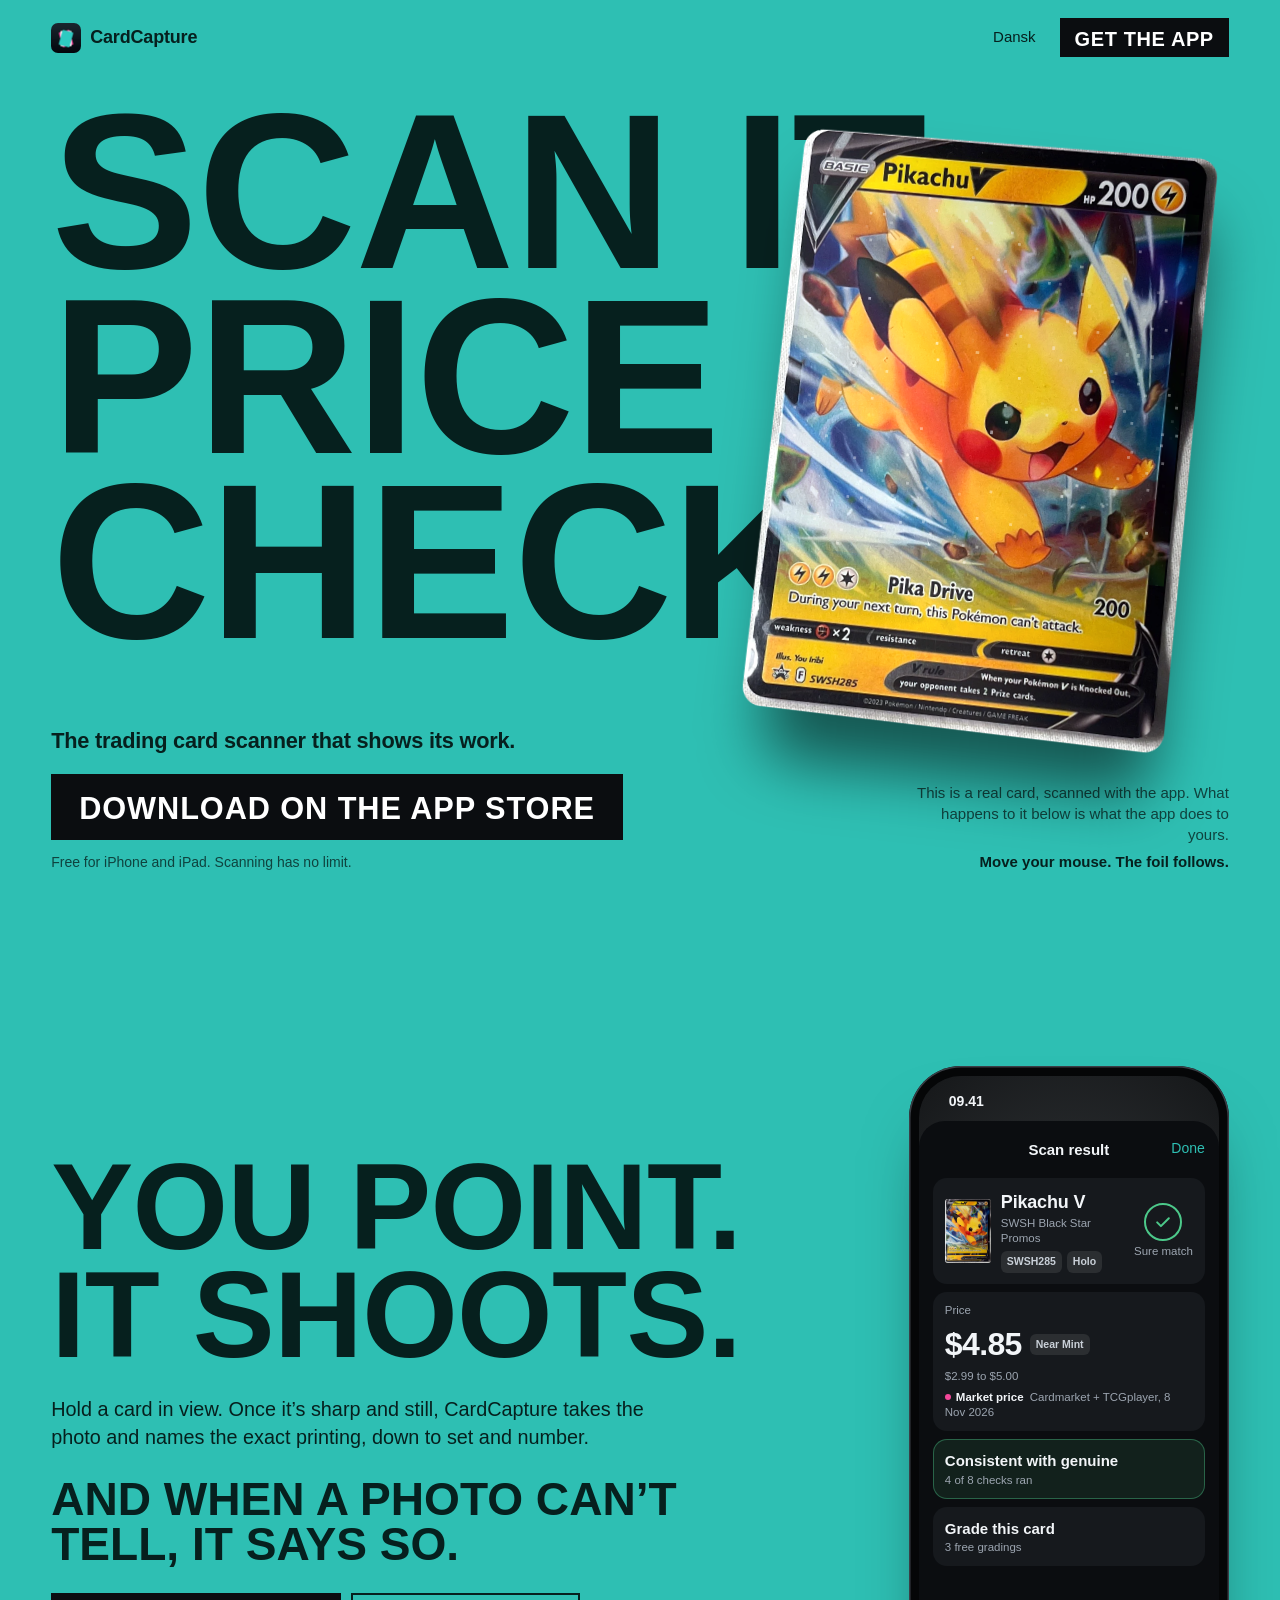
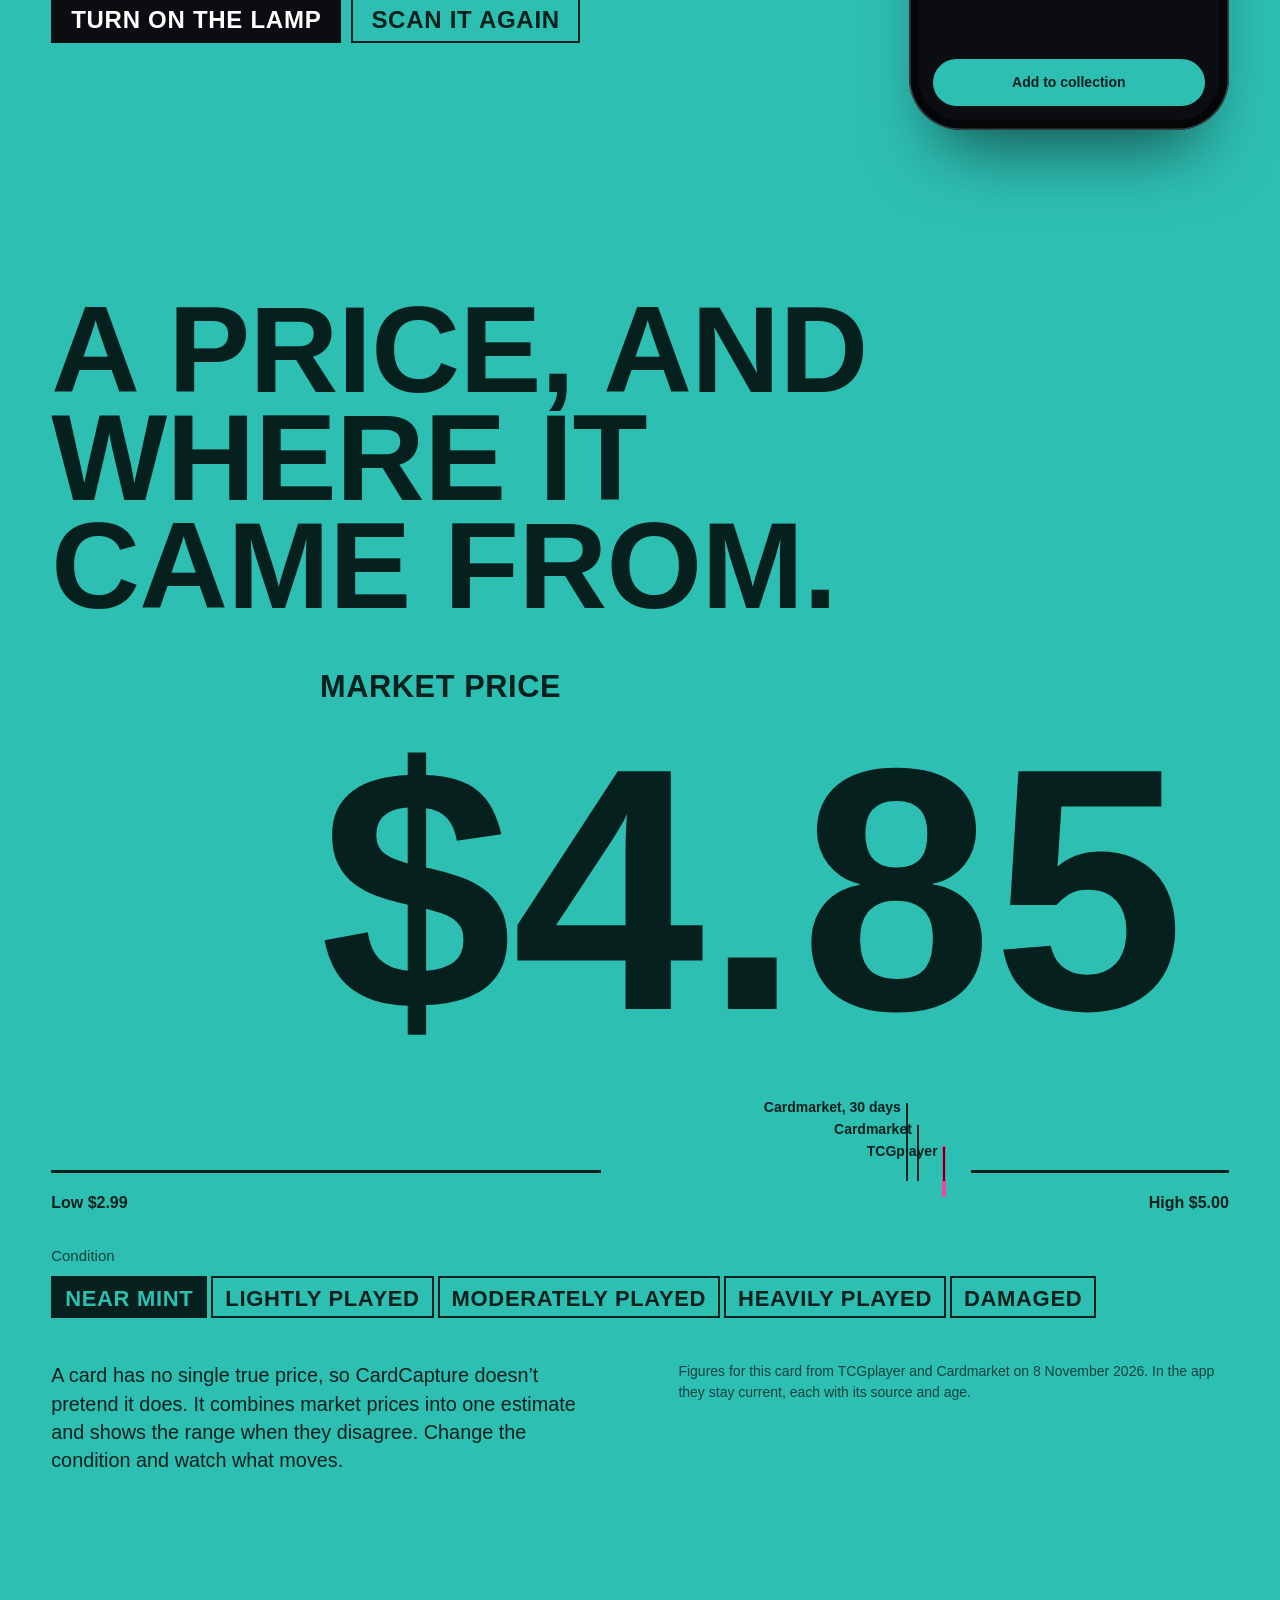
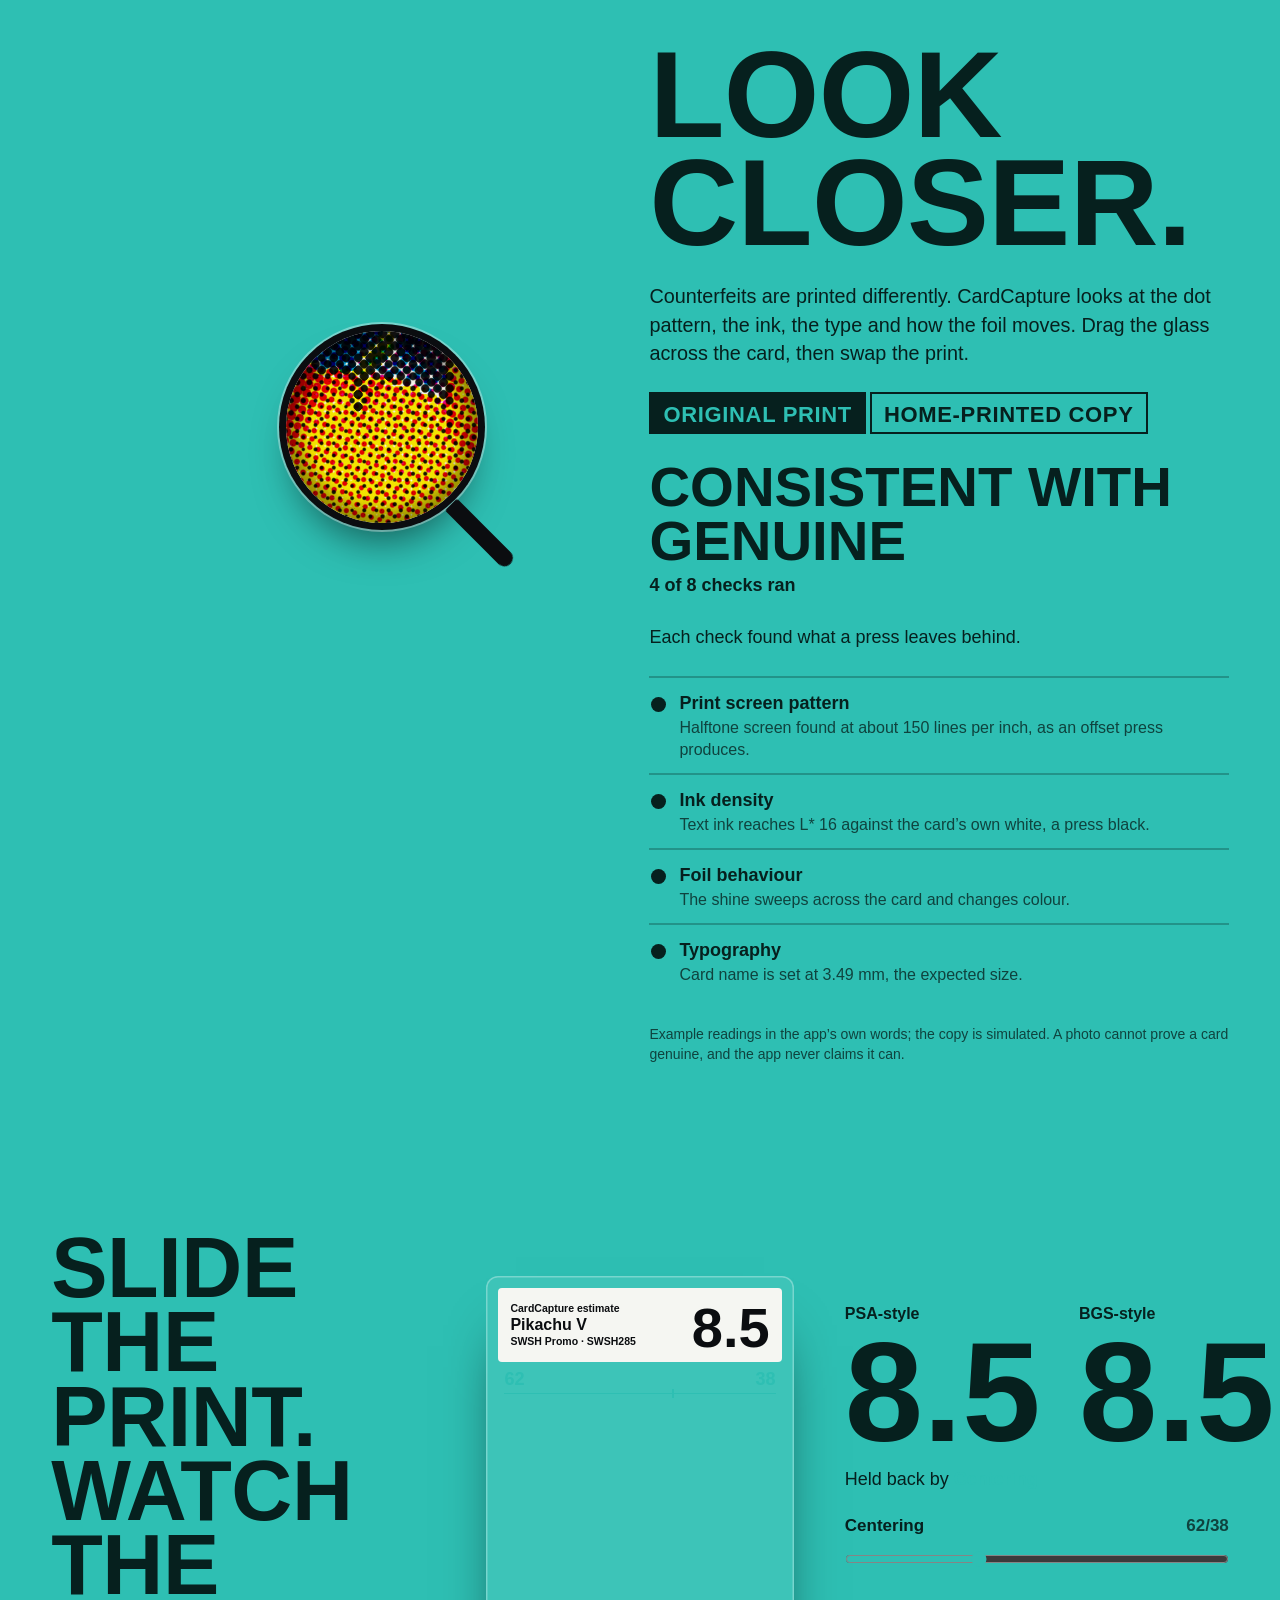
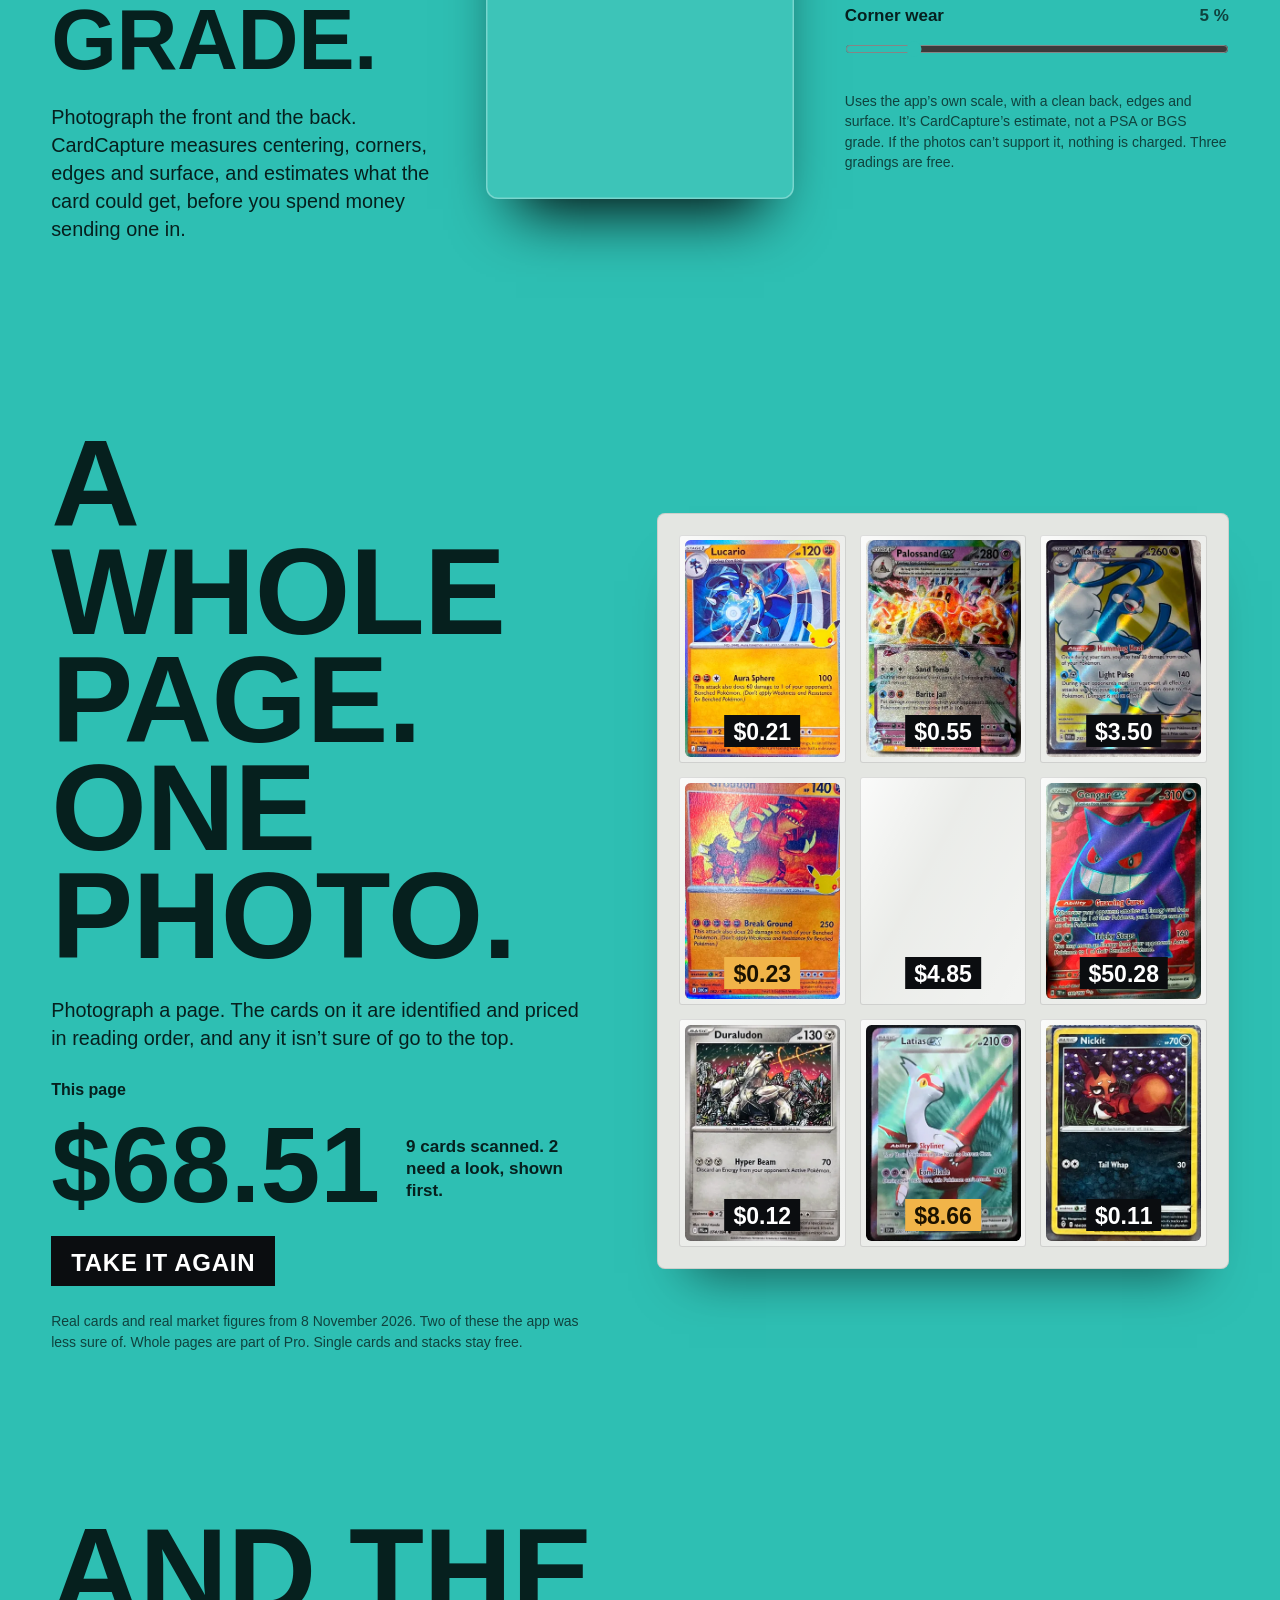
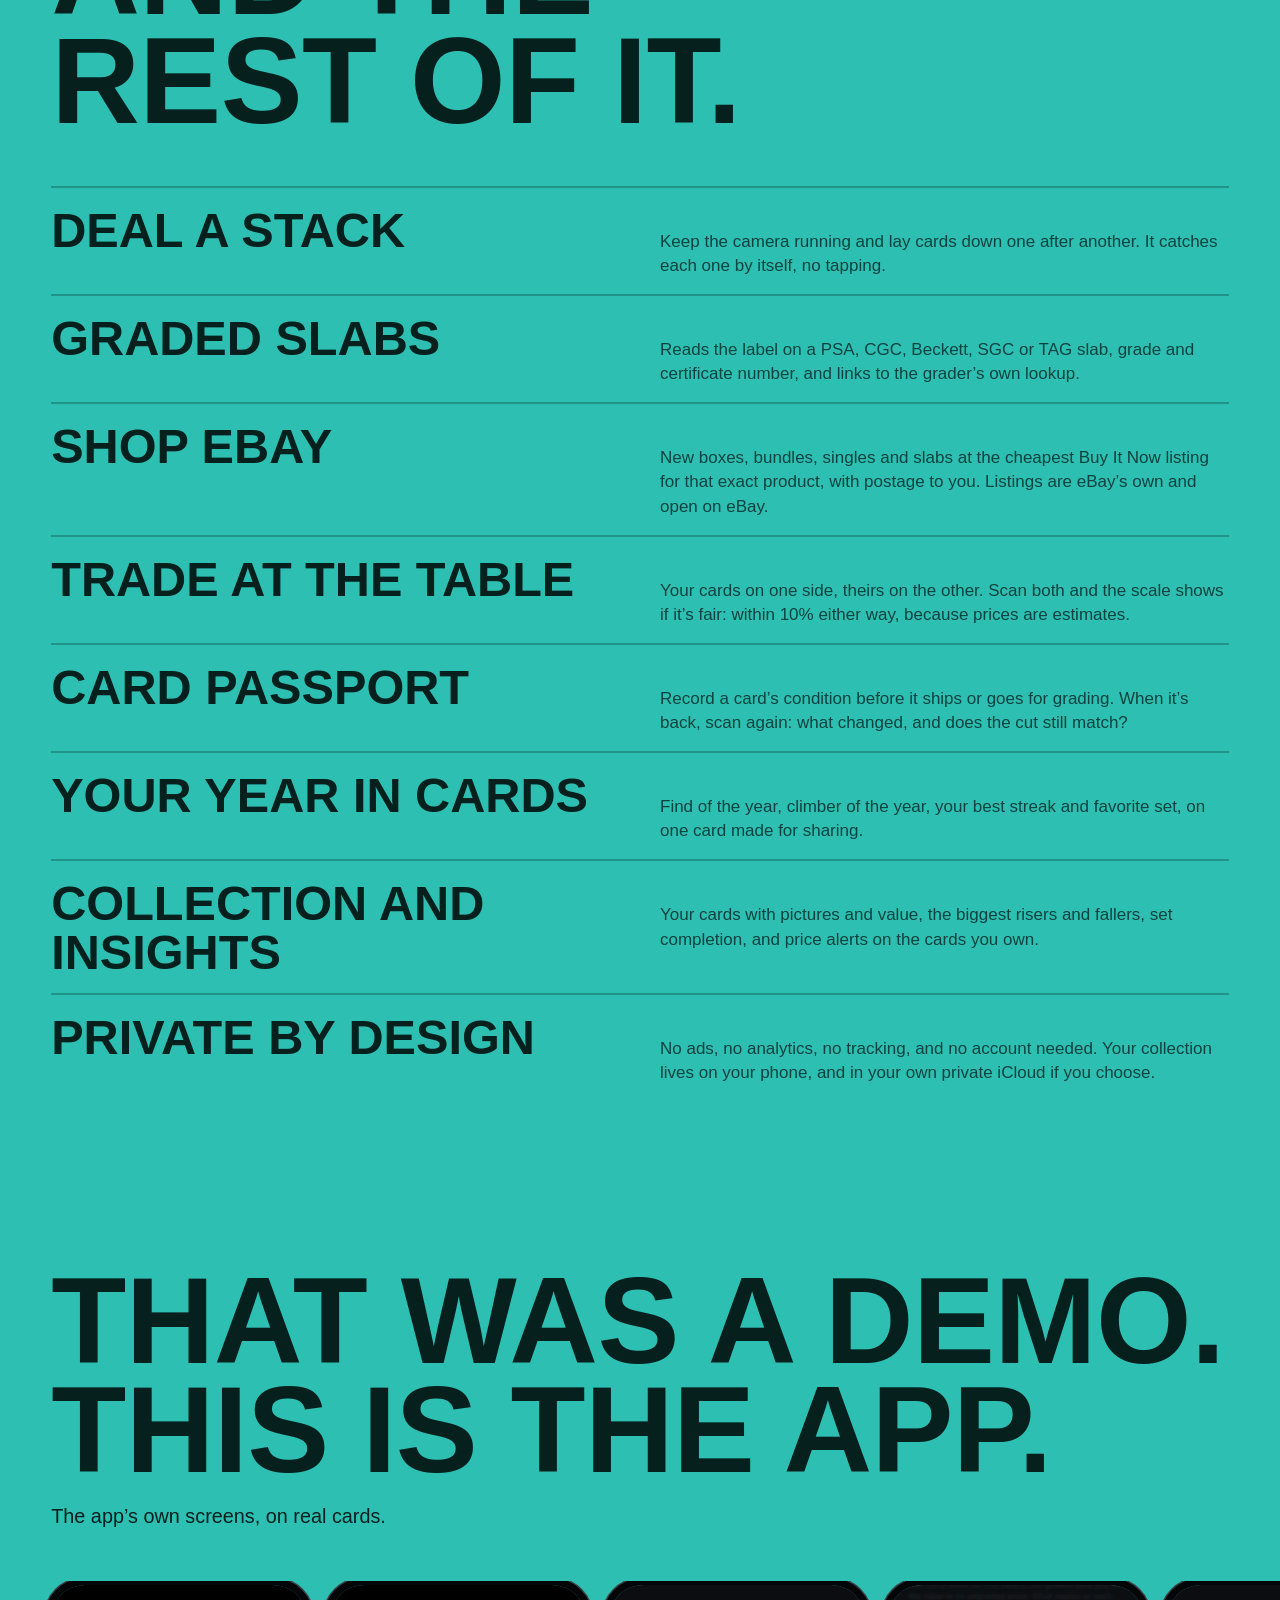
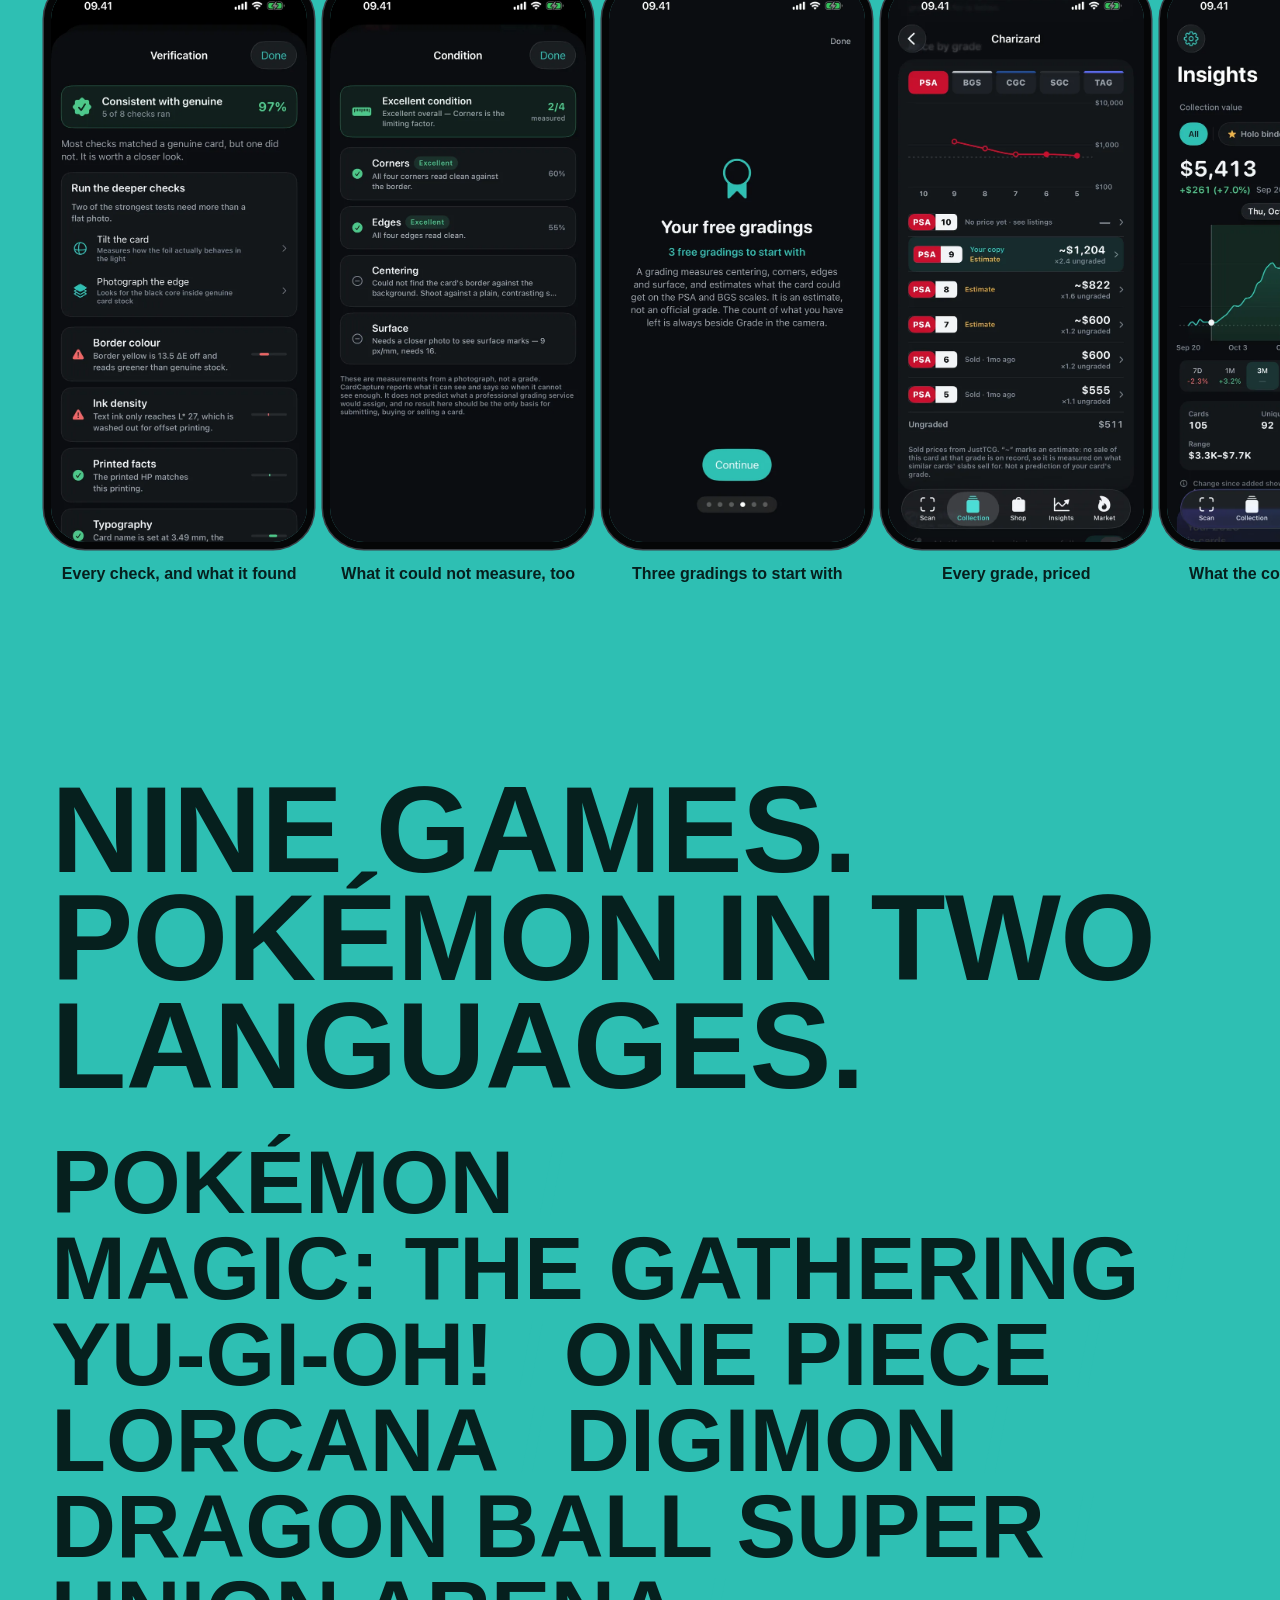
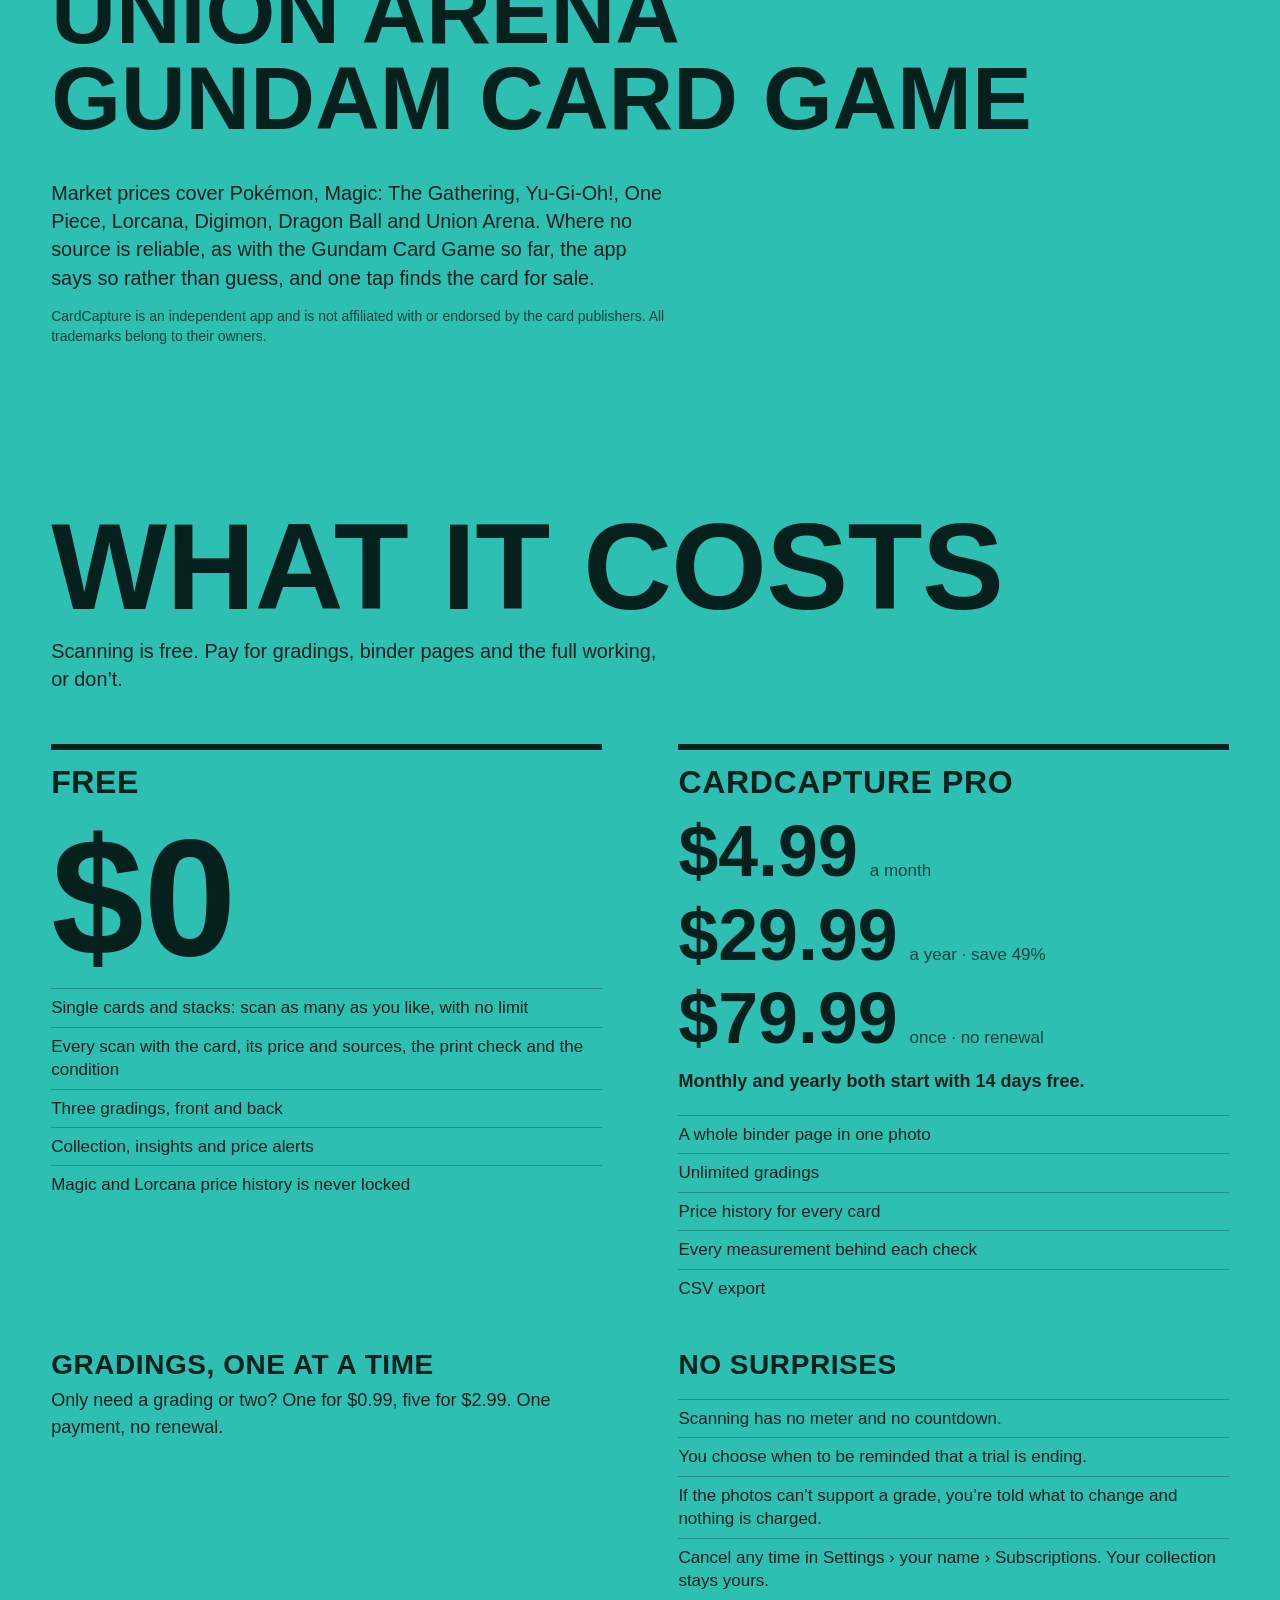
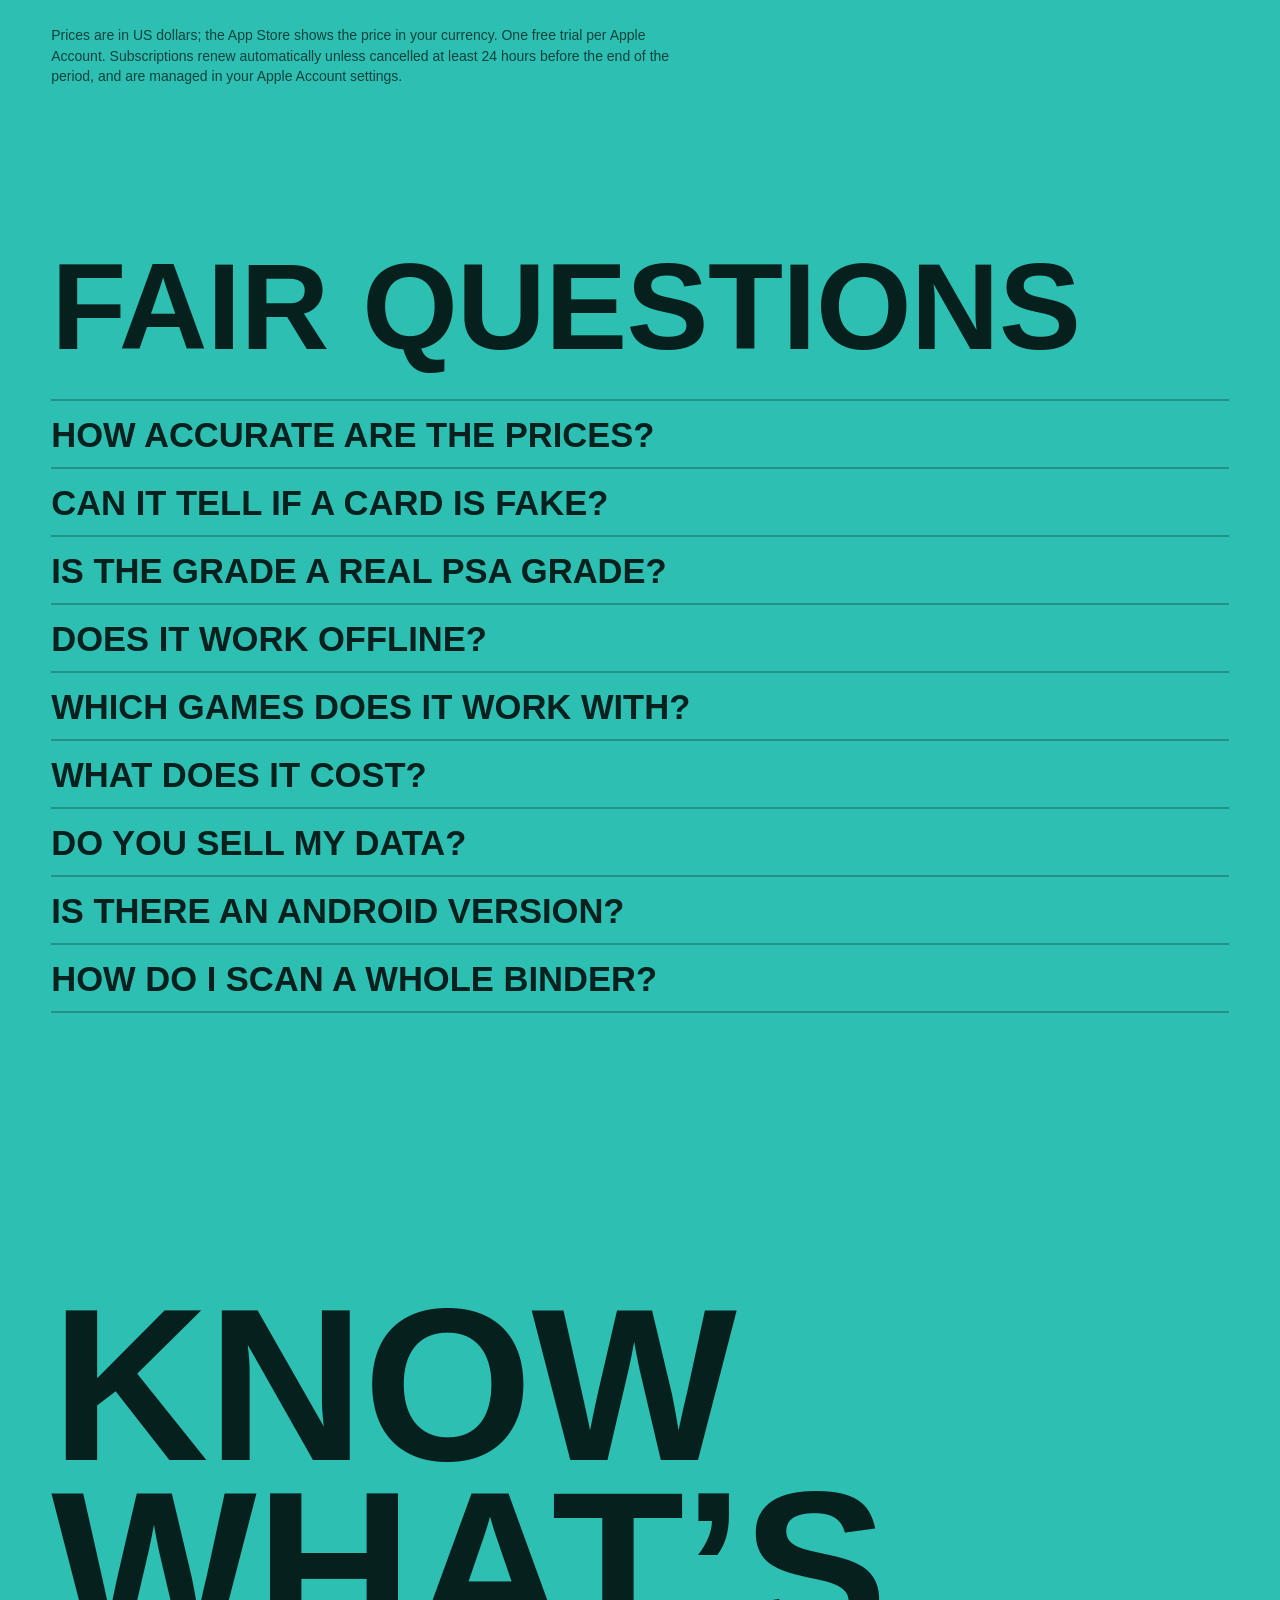
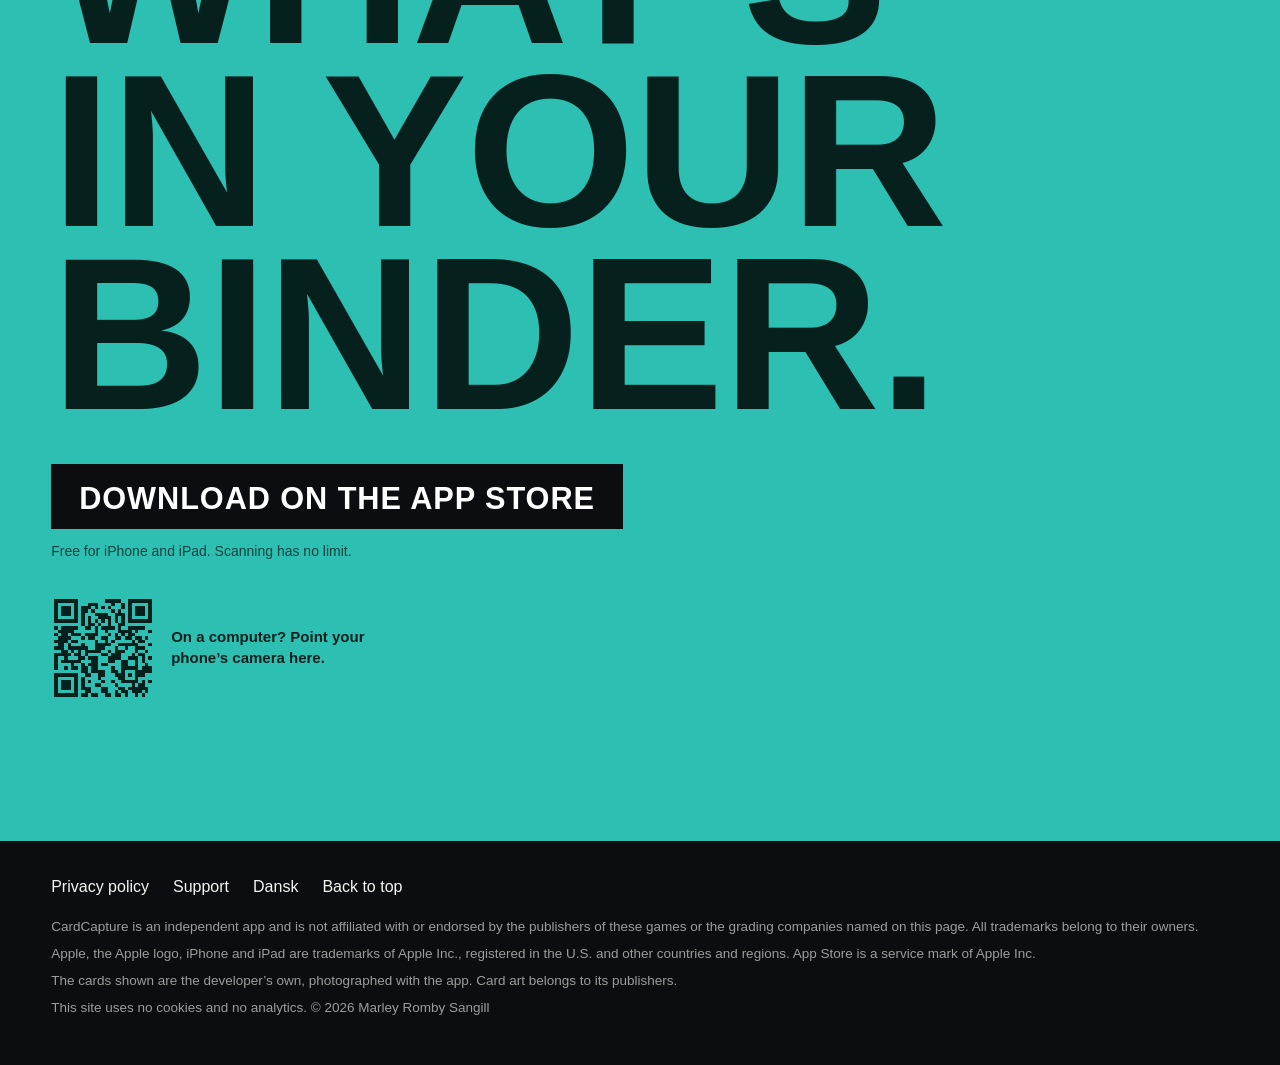
==== commit a1410b28: "The site, rebuilt: one real card you handle from scan to binder page A scanned card travels down the" ====
--- a/index.html
+++ b/index.html
@@ -3,143 +3,266 @@
 <head>
   <meta charset="utf-8">
   <meta name="viewport" content="width=device-width, initial-scale=1, viewport-fit=cover">
-  <title>CardCapture — the trading card scanner that shows its work</title>
-  <meta name="description" content="A trading card scanner for iPhone and iPad. It names the exact printing, prices it, checks the print and condition — and says when a photo can’t tell.">
-  <meta name="theme-color" content="#0B0D10">
-  <meta name="color-scheme" content="dark">
-  <link rel="canonical" href="https://marleyromby-coder.github.io/cardcapture/">
-  <link rel="alternate" hreflang="en" href="https://marleyromby-coder.github.io/cardcapture/">
-  <link rel="alternate" hreflang="da" href="https://marleyromby-coder.github.io/cardcapture/da/">
-  <link rel="alternate" hreflang="x-default" href="https://marleyromby-coder.github.io/cardcapture/">
+  <title>CardCapture: the trading card scanner that shows its work</title>
+  <meta name="description" content="A trading card scanner for iPhone and iPad. It names the exact printing, prices it, checks the print and condition, and says when a photo can’t tell.">
+  <meta name="theme-color" content="#2EBFB3">
+  <link rel="canonical" href="https://cardcaptureapp.site/">
+  <link rel="alternate" hreflang="en" href="https://cardcaptureapp.site/">
+  <link rel="alternate" hreflang="da" href="https://cardcaptureapp.site/da/">
+  <link rel="alternate" hreflang="x-default" href="https://cardcaptureapp.site/">
   <meta property="og:type" content="website">
   <meta property="og:site_name" content="CardCapture">
-  <meta property="og:title" content="CardCapture — the trading card scanner that shows its work">
-  <meta property="og:description" content="A trading card scanner for iPhone and iPad. It names the exact printing, prices it, checks the print and condition — and says when a photo can’t tell.">
-  <meta property="og:url" content="https://marleyromby-coder.github.io/cardcapture/">
-  <meta property="og:image" content="https://marleyromby-coder.github.io/cardcapture/assets/og-en.jpg">
+  <meta property="og:title" content="CardCapture: the trading card scanner that shows its work">
+  <meta property="og:description" content="A trading card scanner for iPhone and iPad. It names the exact printing, prices it, checks the print and condition, and says when a photo can’t tell.">
+  <meta property="og:url" content="https://cardcaptureapp.site/">
+  <meta property="og:image" content="https://cardcaptureapp.site/assets/og-en.jpg">
   <meta property="og:image:width" content="1200">
   <meta property="og:image:height" content="630">
-  <meta property="og:image:alt" content="CardCapture’s three cards in teal, white and pink, floating beside a phone showing the app.">
+  <meta property="og:image:alt" content="CardCapture&#x27;s three cards in teal, white and pink, floating beside a phone showing the app.">
   <meta property="og:locale" content="en_US">
   <meta property="og:locale:alternate" content="da_DK">
   <meta name="twitter:card" content="summary_large_image">
   <meta name="apple-itunes-app" content="app-id=6819230257">
   <link rel="icon" href="assets/icon-64.png" type="image/png">
   <link rel="apple-touch-icon" href="assets/icon-180.png">
+  <link rel="preload" as="image" href="assets/card-pikachu.webp">
   <link rel="stylesheet" href="assets/site.css">
-  <script type="application/ld+json">[{"@context": "https://schema.org", "@type": ["SoftwareApplication", "MobileApplication"], "@id": "https://marleyromby-coder.github.io/cardcapture/#app", "name": "CardCapture", "url": "https://marleyromby-coder.github.io/cardcapture/", "description": "A trading card scanner for iPhone and iPad. It names the exact printing, prices it, checks the print and condition — and says when a photo can’t tell.", "applicationCategory": "UtilitiesApplication", "operatingSystem": "iOS 17 or later, iPadOS 17 or later", "inLanguage": "en", "isAccessibleForFree": true, "image": "https://marleyromby-coder.github.io/cardcapture/assets/og-en.jpg", "featureList": ["A binder page, one photo: Photograph a whole page. The cards on it are identified and priced in reading order, and any it isn’t sure of go to the top.", "Deal a stack: Keep the camera running and lay cards down one after another. It catches each one by itself — no tapping.", "Graded slabs: Reads the label on a PSA, CGC, Beckett, SGC or TAG slab — grade and certificate number — and links to the grader’s own lookup.", "Grade it, front and back: Photograph both sides and get an estimate on a PSA-style and a BGS-style scale, with centering, corners, edges and surface. It’s CardCapture’s estimate, not a PSA or BGS grade.", "Shop eBay: New boxes, bundles, singles and slabs at the cheapest Buy It Now listing for that exact product, with postage to you. Listings are eBay’s own and open on eBay.", "Trade at the table: Your cards on one side, theirs on the other. Scan both and the scale shows if it’s fair: within 10% either way, because prices are estimates.", "Card passport: Record a card’s condition before it ships or goes for grading. When it’s back, scan again: what changed, and does the cut still match?", "Collection and insights: Your cards with pictures and value, the biggest risers and fallers, set completion, and price alerts on the cards you own.", "Your year in cards: Find of the year, climber of the year, your best streak and favorite set — on one card made for sharing.", "Private by design: No ads, no analytics, no tracking, and no account needed. Your collection lives on your phone, and in your own private iCloud if you choose.", "Works with Pokémon (English & Japanese), Magic: The Gathering, Yu-Gi-Oh!, One Piece, Lorcana, Digimon, Dragon Ball Super (Fusion World), Union Arena and the Gundam Card Game.", "Market prices cover Pokémon, Magic: The Gathering, Yu-Gi-Oh!, One Piece, Lorcana, Digimon, Dragon Ball and Union Arena. Where no source is reliable, as with the Gundam Card Game so far, the app says so rather than guess, and one tap finds the card for sale."], "downloadUrl": "https://apps.apple.com/app/id6819230257", "installUrl": "https://apps.apple.com/app/id6819230257", "offers": {"@type": "Offer", "price": 0, "priceCurrency": "USD"}}, {"@context": "https://schema.org", "@type": "FAQPage", "inLanguage": "en", "mainEntity": [{"@type": "Question", "name": "How accurate are the prices?", "acceptedAnswer": {"@type": "Answer", "text": "As accurate as the markets behind them, and it tells you how sure it is. A card has no single true price, so CardCapture takes a weighted median of market figures, where completed sales and recent figures count most, and shows the range when markets disagree. Asking prices on eBay and Amazon are shown for context but never count. For a slab, it won’t invent a graded price — it links to what graded copies actually sold for."}}, {"@type": "Question", "name": "Can it tell if a card is fake?", "acceptedAnswer": {"@type": "Answer", "text": "Not with certainty. A photo can’t prove a card is genuine, and CardCapture never claims it can. It checks the print the way an expert would — dot pattern, ink, type, how the foil moves when you tilt it, and whether the printed details match that printing. You get a verdict in words, a probability when enough checks ran, or “Inconclusive” when they didn’t. A reason to look closer, not a certificate."}}, {"@type": "Question", "name": "Is the grade a real PSA grade?", "acceptedAnswer": {"@type": "Answer", "text": "No. It’s CardCapture’s own estimate on a PSA-style and a BGS-style scale, from photos of the front and the back. Only a grading company can give a card a grade. Use it to decide which cards are worth sending in. If the photos can’t support an estimate, you’re told what to change and nothing is charged."}}, {"@type": "Question", "name": "Does it work offline?", "acceptedAnswer": {"@type": "Answer", "text": "For scanning, yes. For fresh prices, no. Identifying, checking and measuring all happen on your phone; no photo is sent anywhere to be recognized. English Pokémon cards are recognized with no connection at all, because that catalog is built in. Other games download their catalog once, then work offline too. Offline, a card you’ve priced before shows its last price and how old it is."}}, {"@type": "Question", "name": "Which games does it work with?", "acceptedAnswer": {"@type": "Answer", "text": "Pokémon (English and Japanese), Magic: The Gathering, Yu-Gi-Oh!, One Piece, Lorcana, Digimon, Dragon Ball Super (Fusion World), Union Arena and the Gundam Card Game: all identified, checked and measured. Where no source is reliable, as with the Gundam Card Game so far, it says so rather than show a made-up number, and one tap finds the card for sale."}}, {"@type": "Question", "name": "What does it cost?", "acceptedAnswer": {"@type": "Answer", "text": "Scanning single cards and stacks is free, with no limit. Three gradings are free. After that, buy one for $0.99 or five for $2.99, or get CardCapture Pro at $4.99 a month, $29.99 a year or $79.99 once. Pro adds unlimited gradings, whole binder pages, price history, every measurement and CSV export. Both subscriptions start with 14 days free. Prices are in US dollars; the App Store shows yours."}}, {"@type": "Question", "name": "Do you sell my data?", "acceptedAnswer": {"@type": "Answer", "text": "No, there’s nothing to sell. CardCapture has no ads, no analytics and no tracking. Its one server, a price relay, passes lookups on and keeps no record of who asked. To keep count of the three free gradings it uses Apple’s DeviceCheck, which says nothing about who you are. Your collection lives on your phone, and in your own private iCloud if you choose; nobody else can read it, us included. Price lookups name a card, never you. On the App Store, the privacy label says “Data Not Collected”."}}, {"@type": "Question", "name": "Is there an Android version?", "acceptedAnswer": {"@type": "Answer", "text": "Not yet. CardCapture is for iPhone and iPad with iOS 17 or later."}}, {"@type": "Question", "name": "How do I scan a whole binder?", "acceptedAnswer": {"@type": "Answer", "text": "One page at a time, with Pro. Switch the scanner to Page, hold your phone square over the page, check the number of cards in view, and take the photo. The cards are identified, priced and listed in reading order, with any it isn’t sure of at the top. Then add them all. Single cards and stacks stay free. For a print check, scan the card on its own."}}]}]</script>
+  <script>document.documentElement.classList.add("js")</script>
+  <script type="application/ld+json">[{"@context": "https://schema.org", "@type": ["SoftwareApplication", "MobileApplication"], "@id": "https://cardcaptureapp.site/#app", "name": "CardCapture", "url": "https://cardcaptureapp.site/", "description": "A trading card scanner for iPhone and iPad. It names the exact printing, prices it, checks the print and condition, and says when a photo can’t tell.", "applicationCategory": "UtilitiesApplication", "operatingSystem": "iOS 17 or later, iPadOS 17 or later", "inLanguage": "en", "isAccessibleForFree": true, "image": "https://cardcaptureapp.site/assets/og-en.jpg", "featureList": ["A binder page, one photo: Photograph a whole page. The cards on it are identified and priced in reading order, and any it isn’t sure of go to the top.", "Deal a stack: Keep the camera running and lay cards down one after another. It catches each one by itself, no tapping.", "Graded slabs: Reads the label on a PSA, CGC, Beckett, SGC or TAG slab, grade and certificate number, and links to the grader’s own lookup.", "Grade it, front and back: Photograph both sides and get an estimate on a PSA-style and a BGS-style scale, with centering, corners, edges and surface. It’s CardCapture’s estimate, not a PSA or BGS grade.", "Shop eBay: New boxes, bundles, singles and slabs at the cheapest Buy It Now listing for that exact product, with postage to you. Listings are eBay’s own and open on eBay.", "Trade at the table: Your cards on one side, theirs on the other. Scan both and the scale shows if it’s fair: within 10% either way, because prices are estimates.", "Card passport: Record a card’s condition before it ships or goes for grading. When it’s back, scan again: what changed, and does the cut still match?", "Collection and insights: Your cards with pictures and value, the biggest risers and fallers, set completion, and price alerts on the cards you own.", "Your year in cards: Find of the year, climber of the year, your best streak and favorite set, on one card made for sharing.", "Private by design: No ads, no analytics, no tracking, and no account needed. Your collection lives on your phone, and in your own private iCloud if you choose.", "Works with Pokémon (English & Japanese), Magic: The Gathering, Yu-Gi-Oh!, One Piece, Lorcana, Digimon, Dragon Ball Super (Fusion World), Union Arena and the Gundam Card Game.", "Market prices cover Pokémon, Magic: The Gathering, Yu-Gi-Oh!, One Piece, Lorcana, Digimon, Dragon Ball and Union Arena. Where no source is reliable, as with the Gundam Card Game so far, the app says so rather than guess, and one tap finds the card for sale."], "downloadUrl": "https://apps.apple.com/app/id6819230257", "installUrl": "https://apps.apple.com/app/id6819230257", "offers": {"@type": "Offer", "price": 0, "priceCurrency": "USD"}}, {"@context": "https://schema.org", "@type": "FAQPage", "inLanguage": "en", "mainEntity": [{"@type": "Question", "name": "How accurate are the prices?", "acceptedAnswer": {"@type": "Answer", "text": "As accurate as the markets behind them, and it tells you how sure it is. A card has no single true price, so CardCapture takes a weighted median of market figures, where completed sales and recent figures count most, and shows the range when markets disagree. Asking prices on eBay and Amazon are shown for context but never count. For a slab, it won’t invent a graded price, it links to what graded copies actually sold for."}}, {"@type": "Question", "name": "Can it tell if a card is fake?", "acceptedAnswer": {"@type": "Answer", "text": "Not with certainty. A photo can’t prove a card is genuine, and CardCapture never claims it can. It checks the print the way an expert would, dot pattern, ink, type, how the foil moves when you tilt it, and whether the printed details match that printing. You get a verdict in words, a probability when enough checks ran, or “Inconclusive” when they didn’t. A reason to look closer, not a certificate."}}, {"@type": "Question", "name": "Is the grade a real PSA grade?", "acceptedAnswer": {"@type": "Answer", "text": "No. It’s CardCapture’s own estimate on a PSA-style and a BGS-style scale, from photos of the front and the back. Only a grading company can give a card a grade. Use it to decide which cards are worth sending in. If the photos can’t support an estimate, you’re told what to change and nothing is charged."}}, {"@type": "Question", "name": "Does it work offline?", "acceptedAnswer": {"@type": "Answer", "text": "For scanning, yes. For fresh prices, no. Identifying, checking and measuring all happen on your phone; no photo is sent anywhere to be recognized. English Pokémon cards are recognized with no connection at all, because that catalog is built in. Other games download their catalog once, then work offline too. Offline, a card you’ve priced before shows its last price and how old it is."}}, {"@type": "Question", "name": "Which games does it work with?", "acceptedAnswer": {"@type": "Answer", "text": "Pokémon (English and Japanese), Magic: The Gathering, Yu-Gi-Oh!, One Piece, Lorcana, Digimon, Dragon Ball Super (Fusion World), Union Arena and the Gundam Card Game: all identified, checked and measured. Where no source is reliable, as with the Gundam Card Game so far, it says so rather than show a made-up number, and one tap finds the card for sale."}}, {"@type": "Question", "name": "What does it cost?", "acceptedAnswer": {"@type": "Answer", "text": "Scanning single cards and stacks is free, with no limit. Three gradings are free. After that, buy one for $0.99 or five for $2.99, or get CardCapture Pro at $4.99 a month, $29.99 a year or $79.99 once. Pro adds unlimited gradings, whole binder pages, price history, every measurement and CSV export. Both subscriptions start with 14 days free. Prices are in US dollars; the App Store shows yours."}}, {"@type": "Question", "name": "Do you sell my data?", "acceptedAnswer": {"@type": "Answer", "text": "No, there’s nothing to sell. CardCapture has no ads, no analytics and no tracking. Its one server, a price relay, passes lookups on and keeps no record of who asked. To keep count of the three free gradings it uses Apple’s DeviceCheck, which says nothing about who you are. Your collection lives on your phone, and in your own private iCloud if you choose; nobody else can read it, us included. Price lookups name a card, never you. On the App Store, the privacy label says “Data Not Collected”."}}, {"@type": "Question", "name": "Is there an Android version?", "acceptedAnswer": {"@type": "Answer", "text": "Not yet. CardCapture is for iPhone and iPad with iOS 17 or later."}}, {"@type": "Question", "name": "How do I scan a whole binder?", "acceptedAnswer": {"@type": "Answer", "text": "One page at a time, with Pro. Switch the scanner to Page, hold your phone square over the page, check the number of cards in view, and take the photo. The cards are identified, priced and listed in reading order, with any it isn’t sure of at the top. Then add them all. Single cards and stacks stay free. For a print check, scan the card on its own."}}]}]</script>
 </head>
 <body>
   <a class="skip" href="#main">Skip to content</a>
 
-  <header class="nav" id="top">
-    <a class="brand" href="./" aria-label="CardCapture">
-      <img src="assets/mark.png" alt="" width="32" height="32">
-      <span>CardCapture</span>
-    </a>
-    <nav aria-label="Language">
-      <a class="lang" href="da/" hreflang="da" lang="da">Dansk</a>
-    </nav>
+  <header class="bar" id="top">
+    <a class="brand" href="./" aria-label="CardCapture"><img src="assets/icon-64.png" alt="" width="30" height="30"><span>CardCapture</span></a>
+    <a class="lang" href="da/" hreflang="da" lang="da">Dansk</a>
+    <a class="get" href="https://apps.apple.com/app/id6819230257">Get the app</a>
   </header>
 
+  <!-- The one card that travels down the page. Drawn with WebGL; each section holds a still of it for anyone without. -->
+  <div class="flyer" id="flyer" aria-hidden="true"><div class="flyer-shadow"></div><canvas></canvas></div>
+
   <main id="main">
-    <section class="hero">
-      <div class="hero-copy">
-        <h1><span class="tagline">The trading card scanner that shows its work.</span> <span class="line l1">Scan it.</span> <span class="line l2">Price it.</span> <span class="line l3">Check it.</span></h1>
-        <p class="lede">Point your camera at a card. It names the exact printing, prices it, checks the print and condition — and says when a photo can’t tell.</p>
-        <div class="cta-row"><a class="store" href="https://apps.apple.com/app/id6819230257"><svg viewBox="0 0 24 24" width="24" height="24" fill="none" stroke="currentColor" stroke-width="1.8" stroke-linecap="round" stroke-linejoin="round" aria-hidden="true"><path d="M12 4v11"/><path d="M7 10.5l5 5 5-5"/><path d="M5 20h14"/></svg><span>Download on the App Store</span></a><a class="text-link" href="#pricing">What it costs</a></div>
-        <p class="fine">Free download for iPhone and iPad. Scanning is free, with no limit.</p>
-      </div>
-      <div class="hero-visual" aria-hidden="true">
-        <video class="hero-video" autoplay muted loop playsinline preload="metadata" width="1080" height="1080"
-               poster="assets/hero-poster.jpg">
-          <source src="assets/hero.mp4" type="video/mp4">
-        </video>
-      </div>
-    </section>
-
-    <section class="core" aria-labelledby="core-title">
-      <h2 id="core-title" class="section-title">How it works</h2>
-      <div class="trio-grid">
-        <article class="trio-item" data-card="teal"><img class="trio-card" src="assets/card-teal.png" alt="" width="400" height="500" loading="lazy"><p class="kicker">Scan</p><h3>You point. It shoots.</h3><p>Hold a card in view. Once it’s sharp and still, CardCapture takes the photo and names the exact printing, down to set and number.</p><p class="proof">In the app: the name, set and number, with a ring showing how sure it is. Two printings look alike? It says “More than one card fits” and lets you pick.</p></article>
-<article class="trio-item" data-card="white"><img class="trio-card" src="assets/card-white.png" alt="" width="400" height="500" loading="lazy"><p class="kicker">Price</p><h3>A price, and where it came from.</h3><p>A card has no single true price, so CardCapture doesn’t pretend it does. It combines market prices into one estimate and shows the range when they disagree.</p><p class="proof">In the app: the price, how sure it is (sometimes that’s “Rough estimate”), and which markets it came from — and how long ago.</p></article>
-<article class="trio-item" data-card="pink"><img class="trio-card" src="assets/card-pink.png" alt="" width="400" height="500" loading="lazy"><p class="kicker">Check</p><h3>It checks the print — and says when it can’t.</h3><p>Counterfeits are printed differently. CardCapture looks at the dot pattern, the ink, the type and how the foil moves when you tilt the card. It also measures centering, corners, edges and surface.</p><p class="proof">In the app: a verdict in words, from “Consistent with genuine” to “Strong signs of a counterfeit”, how many checks ran, and the condition with the one thing holding it back. Not enough to go on? “Inconclusive” — and what to change.</p></article>
-      </div>
-      <p class="bridge">Free or Pro, the answer is the same. Pro adds the working: what each check measured, each card’s price history and a CSV of your collection.</p>
-    </section>
-
-    <section class="features" aria-labelledby="features-title">
-      <h2 id="features-title" class="section-title">Built for binders, stacks and slabs</h2>
-      <div class="feature-grid">
-        <article class="feature"><div class="icon"><svg viewBox="0 0 24 24" width="24" height="24" fill="none" stroke="currentColor" stroke-width="1.8" stroke-linecap="round" stroke-linejoin="round" aria-hidden="true"><rect x="3" y="3" width="5" height="7" rx="1.2"/><rect x="9.5" y="3" width="5" height="7" rx="1.2"/><rect x="16" y="3" width="5" height="7" rx="1.2"/><rect x="3" y="14" width="5" height="7" rx="1.2"/><rect x="9.5" y="14" width="5" height="7" rx="1.2"/><rect x="16" y="14" width="5" height="7" rx="1.2"/></svg></div><h3>A binder page, one photo</h3><p>Photograph a whole page. The cards on it are identified and priced in reading order, and any it isn’t sure of go to the top.</p></article>
-<article class="feature"><div class="icon"><svg viewBox="0 0 24 24" width="24" height="24" fill="none" stroke="currentColor" stroke-width="1.8" stroke-linecap="round" stroke-linejoin="round" aria-hidden="true"><rect x="7" y="3" width="12" height="15" rx="2"/><path d="M5 6.5v12A2.5 2.5 0 0 0 7.5 21H16"/></svg></div><h3>Deal a stack</h3><p>Keep the camera running and lay cards down one after another. It catches each one by itself — no tapping.</p></article>
-<article class="feature"><div class="icon"><svg viewBox="0 0 24 24" width="24" height="24" fill="none" stroke="currentColor" stroke-width="1.8" stroke-linecap="round" stroke-linejoin="round" aria-hidden="true"><rect x="5" y="2.5" width="14" height="19" rx="2"/><path d="M5 7h14"/><rect x="8" y="10" width="8" height="9" rx="1"/></svg></div><h3>Graded slabs</h3><p>Reads the label on a PSA, CGC, Beckett, SGC or TAG slab — grade and certificate number — and links to the grader’s own lookup.</p></article>
-<article class="feature"><div class="icon"><svg viewBox="0 0 24 24" width="24" height="24" fill="none" stroke="currentColor" stroke-width="1.8" stroke-linecap="round" stroke-linejoin="round" aria-hidden="true"><path d="M12 3l2.7 5.6 6.1.8-4.5 4.2 1.2 6.1L12 16.7 6.5 19.7l1.2-6.1L3.2 9.4l6.1-.8z"/></svg></div><h3>Grade it, front and back</h3><p>Photograph both sides and get an estimate on a PSA-style and a BGS-style scale, with centering, corners, edges and surface. It’s CardCapture’s estimate, not a PSA or BGS grade.</p></article>
-<article class="feature"><div class="icon"><svg viewBox="0 0 24 24" width="24" height="24" fill="none" stroke="currentColor" stroke-width="1.8" stroke-linecap="round" stroke-linejoin="round" aria-hidden="true"><path d="M4 8h16l-1.2 12H5.2z"/><path d="M8.5 11V7a3.5 3.5 0 0 1 7 0v4"/></svg></div><h3>Shop eBay</h3><p>New boxes, bundles, singles and slabs at the cheapest Buy It Now listing for that exact product, with postage to you. Listings are eBay’s own and open on eBay.</p></article>
-<article class="feature"><div class="icon"><svg viewBox="0 0 24 24" width="24" height="24" fill="none" stroke="currentColor" stroke-width="1.8" stroke-linecap="round" stroke-linejoin="round" aria-hidden="true"><path d="M12 3v18M7 21h10M5 7h14"/><path d="M5 7l-3 6a3 3 0 0 0 6 0zM19 7l-3 6a3 3 0 0 0 6 0z"/></svg></div><h3>Trade at the table</h3><p>Your cards on one side, theirs on the other. Scan both and the scale shows if it’s fair: within 10% either way, because prices are estimates.</p></article>
-<article class="feature"><div class="icon"><svg viewBox="0 0 24 24" width="24" height="24" fill="none" stroke="currentColor" stroke-width="1.8" stroke-linecap="round" stroke-linejoin="round" aria-hidden="true"><rect x="5" y="2.5" width="14" height="19" rx="2"/><path d="M9 12.5l2 2 4-4.5"/><path d="M9 6.5h6"/></svg></div><h3>Card passport</h3><p>Record a card’s condition before it ships or goes for grading. When it’s back, scan again: what changed, and does the cut still match?</p></article>
-<article class="feature"><div class="icon"><svg viewBox="0 0 24 24" width="24" height="24" fill="none" stroke="currentColor" stroke-width="1.8" stroke-linecap="round" stroke-linejoin="round" aria-hidden="true"><path d="M3 20h18"/><path d="M4 16l5-5 4 3 7-8"/><path d="M15 6h5v5"/></svg></div><h3>Collection and insights</h3><p>Your cards with pictures and value, the biggest risers and fallers, set completion, and price alerts on the cards you own.</p></article>
-<article class="feature"><div class="icon"><svg viewBox="0 0 24 24" width="24" height="24" fill="none" stroke="currentColor" stroke-width="1.8" stroke-linecap="round" stroke-linejoin="round" aria-hidden="true"><path d="M12 3l1.8 4.7L18.5 9.5l-4.7 1.8L12 16l-1.8-4.7L5.5 9.5l4.7-1.8z"/><path d="M19 15l.8 2 2 .8-2 .8-.8 2-.8-2-2-.8 2-.8z"/></svg></div><h3>Your year in cards</h3><p>Find of the year, climber of the year, your best streak and favorite set — on one card made for sharing.</p></article>
-<article class="feature"><div class="icon"><svg viewBox="0 0 24 24" width="24" height="24" fill="none" stroke="currentColor" stroke-width="1.8" stroke-linecap="round" stroke-linejoin="round" aria-hidden="true"><rect x="5" y="10.5" width="14" height="10.5" rx="2"/><path d="M8 10.5V7.5a4 4 0 0 1 8 0v3"/></svg></div><h3>Private by design</h3><p>No ads, no analytics, no tracking, and no account needed. Your collection lives on your phone, and in your own private iCloud if you choose.</p></article>
-      </div>
-    </section>
-
-    <section class="games" aria-labelledby="games-title">
-      <h2 id="games-title" class="section-title">Nine games. Pokémon in two languages.</h2>
-      <p class="games-list">Works with Pokémon (English &amp; Japanese), Magic: The Gathering, Yu-Gi-Oh!, One Piece, Lorcana, Digimon, Dragon Ball Super (Fusion World), Union Arena and the Gundam Card Game.</p>
-      <p class="games-prices">Market prices cover Pokémon, Magic: The Gathering, Yu-Gi-Oh!, One Piece, Lorcana, Digimon, Dragon Ball and Union Arena. Where no source is reliable, as with the Gundam Card Game so far, the app says so rather than guess, and one tap finds the card for sale.</p>
+    <section class="ch hero" data-bg="teal">
+      <h1 class="poster"><span class="line">Scan it.</span><span class="line">Price it.</span><span class="line">Check it.</span></h1>
+      <div class="hero-slot"><div class="slot" data-slot="hero" data-rot="6" data-amp="1"><img src="assets/card-pikachu.webp" alt="" width="920" height="1285" decoding="async"></div></div>
+      <div class="hero-foot">
+        <div class="hero-pitch">
+          <p class="tagline">The trading card scanner that shows its work.</p>
+          <div class="cta"><a class="store" href="https://apps.apple.com/app/id6819230257"><span>Download on the App Store</span></a></div>
+          <p class="fine">Free for iPhone and iPad. Scanning has no limit.</p>
+        </div>
+        <div class="hero-try">
+          <p>This is a real card, scanned with the app. What happens to it below is what the app does to yours.</p>
+          <p class="only-pointer">Move your mouse. The foil follows.</p>
+          <button type="button" class="act" id="tilt" hidden>Tilt your phone to move the foil</button>
+        </div>
+      </div>
+    </section>
+
+    <section class="ch scan" data-bg="teal" aria-labelledby="scan-title">
+      <div class="col-text">
+        <h2 class="big" id="scan-title">You point. It shoots.</h2>
+        <p class="lead">Hold a card in view. Once it’s sharp and still, CardCapture takes the photo and names the exact printing, down to set and number.</p>
+        <p class="honest">And when a photo can’t tell, it says so.</p>
+        <div class="acts">
+          <button type="button" class="act" id="lamp" aria-pressed="false">Turn on the lamp</button>
+          <button type="button" class="act ghost" id="rescan">Scan it again</button>
+        </div>
+      </div>
+      <div class="phone" id="phone">
+        <div class="screen">
+          <div class="cam">
+            <div class="status-bar"><span>09.41</span></div>
+            <div class="finder">
+              <div class="slot" data-slot="scan" data-rot="-3" data-amp=".12"><img src="assets/card-pikachu.webp" alt="" width="920" height="1285" decoding="async"></div>
+              <i class="br tl"></i><i class="br tr"></i><i class="br bl"></i><i class="br br2"></i>
+              <i class="sweep"></i>
+            </div>
+            <p class="pill" id="scan-status" role="status">Looking for a card</p>
+            <div class="modes"><span class=on>Single</span><span>Bulk</span><span>Page</span><span>Grade</span></div>
+            <div class="shutter"></div>
+            <i class="flash"></i>
+          </div>
+          <div class="sheet" id="sheet">
+            <div class="sheet-head"><strong>Scan result</strong><span>Done</span></div>
+            <div class="block who">
+              <img src="assets/card-pikachu.webp" alt="" width="46" height="64" loading="lazy">
+              <div><strong>Pikachu V</strong><small>SWSH Black Star Promos</small><div class="chips"><span>SWSH285</span><span>Holo</span></div></div>
+              <div class="ring"><svg viewBox="0 0 24 24" width="20" height="20" fill="none" stroke="currentColor" stroke-width="2.4" stroke-linecap="round" stroke-linejoin="round"><path d="M5 12.5l4.5 4.5L19 7.5"/></svg><small>Sure match</small></div>
+            </div>
+            <div class="block">
+              <small>Price</small>
+              <p class="amt"><strong>$4.85</strong><span class="chip">Near Mint</span></p>
+              <small class="dim">$2.99 to $5.00</small>
+              <small class="src"><i></i><b>Market price</b> Cardmarket + TCGplayer, 8 Nov 2026</small>
+            </div>
+            <div class="block ok"><strong>Consistent with genuine</strong><small>4 of 8 checks ran</small></div>
+            <div class="block"><strong>Grade this card</strong><small>3 free gradings</small></div>
+            <div class="add">Add to collection</div>
+          </div>
+        </div>
+      </div>
+    </section>
+
+    <section class="ch price" data-bg="paper" aria-labelledby="price-title">
+      <h2 class="big" id="price-title">A price, and where it came from.</h2>
+      <div class="price-stage">
+        <div class="price-card"><div class="slot" data-slot="price" data-rot="-5" data-amp=".5"><img src="assets/card-pikachu.webp" alt="" width="920" height="1285" decoding="async"></div></div>
+        <div class="price-read">
+          <p class="kind" id="p-kind">Market price</p>
+          <p class="num" id="p-num" aria-live="polite">$48.00</p>
+        </div>
+      </div>
+      <div class="ruler" id="ruler" aria-hidden="true">
+        <div class="axis"><i class="band"></i><i class="mark"></i><i class="src s0"><b></b></i><i class="src s1"><b></b></i><i class="src s2"><b></b></i></div>
+        <div class="ends"><span id="p-low"></span><span id="p-high"></span></div>
+      </div>
+      <div class="price-controls">
+        <div class="seg-group"><p>Condition</p><div class="seg" id="conds"><button type="button" data-cond="nm" aria-pressed=true>Near Mint</button><button type="button" data-cond="lp" aria-pressed=false>Lightly Played</button><button type="button" data-cond="mp" aria-pressed=false>Moderately Played</button><button type="button" data-cond="hp" aria-pressed=false>Heavily Played</button><button type="button" data-cond="dmg" aria-pressed=false>Damaged</button></div></div>
+      </div>
+      <div class="two">
+        <p class="lead">A card has no single true price, so CardCapture doesn’t pretend it does. It combines market prices into one estimate and shows the range when they disagree. Change the condition and watch what moves.</p>
+        <p class="fine" id="p-fine">Figures for this card from TCGplayer and Cardmarket on 8 November 2026. In the app they stay current, each with its source and age.</p>
+      </div>
+    </section>
+
+    <section class="ch check" data-bg="pink" aria-labelledby="check-title">
+      <div class="check-card" id="check-card">
+        <div class="slot" data-slot="check" data-rot="0" data-amp=".04"><img src="assets/card-pikachu.webp" alt="" width="920" height="1285" decoding="async"></div>
+        <div class="loupe" id="loupe" role="img" aria-label="Magnifying glass. Drag it across the card."><canvas></canvas><i class="grip"></i></div>
+      </div>
+      <div class="col-text">
+        <h2 class="big" id="check-title">Look closer.</h2>
+        <p class="lead">Counterfeits are printed differently. CardCapture looks at the dot pattern, the ink, the type and how the foil moves. Drag the glass across the card, then swap the print.</p>
+        <div class="seg" id="print">
+          <button type="button" data-print="real" aria-pressed="true">Original print</button>
+          <button type="button" data-print="fake" aria-pressed="false">Home-printed copy</button>
+        </div>
+        <div class="verdict" aria-live="polite">
+          <strong id="c-verdict">Consistent with genuine</strong>
+          <span id="c-ran">4 of 8 checks ran</span>
+        </div>
+        <p class="lead small" id="c-lede">Each check found what a press leaves behind.</p>
+        <ul class="rows" id="c-rows"><li data-row="0" data-state="ok"><strong>Print screen pattern</strong><span>Halftone screen found at about 150 lines per inch, as an offset press produces.</span></li><li data-row="1" data-state="ok"><strong>Ink density</strong><span>Text ink reaches L* 16 against the card’s own white, a press black.</span></li><li data-row="2" data-state="ok"><strong>Foil behaviour</strong><span>The shine sweeps across the card and changes colour.</span></li><li data-row="3" data-state="ok"><strong>Typography</strong><span>Card name is set at 3.49 mm, the expected size.</span></li></ul>
+        <p class="fine">Example readings in the app’s own words; the copy is simulated. A photo cannot prove a card genuine, and the app never claims it can.</p>
+      </div>
+    </section>
+
+    <section class="ch grade" data-bg="ink" id="grading" aria-labelledby="grade-title">
+      <div class="col-text">
+        <h2 class="big" id="grade-title">Slide the print. Watch the grade.</h2>
+        <p class="lead">Photograph the front and the back. CardCapture measures centering, corners, edges and surface, and estimates what the card could get, before you spend money sending one in.</p>
+      </div>
+      <div class="slab">
+        <div class="slab-label"><div><small>CardCapture estimate</small><b>Pikachu V</b><small>SWSH Promo · SWSH285</small></div><strong id="g-label">8.5</strong></div>
+        <div class="slab-well" id="well">
+          <div class="slot" data-slot="grade" data-rot="0" data-amp=".04"><img src="assets/card-pikachu.webp" alt="" width="920" height="1285" decoding="async"></div>
+          <div class="rule rule-x" aria-hidden="true"><i id="g-tick"></i><b id="g-l">62</b><b id="g-r">38</b></div>
+        </div>
+      </div>
+      <div class="grade-read">
+        <div class="scores">
+          <div><small>PSA-style</small><strong id="g-psa">8.5</strong></div>
+          <div><small>BGS-style</small><strong id="g-bgs">8.5</strong></div>
+        </div>
+        <p class="held">Held back by <b id="g-held"></b></p>
+        <label class="slider"><span>Centering<output id="g-c-out"></output></span><input type="range" id="g-c" min="50" max="85" step="0.5" value="62"></label>
+        <label class="slider"><span>Corner wear<output id="g-w-out"></output></span><input type="range" id="g-w" min="0" max="30" step="0.5" value="5"></label>
+        <p class="fine">Uses the app’s own scale, with a clean back, edges and surface. It’s CardCapture’s estimate, not a PSA or BGS grade. If the photos can’t support it, nothing is charged. Three gradings are free.</p>
+      </div>
+    </section>
+
+    <section class="ch binder" data-bg="paper" aria-labelledby="binder-title">
+      <div class="col-text">
+        <h2 class="big" id="binder-title">A whole page. One photo.</h2>
+        <p class="lead">Photograph a page. The cards on it are identified and priced in reading order, and any it isn’t sure of go to the top.</p>
+        <div class="tally" aria-live="polite"><div><small>This page</small><strong id="b-total">$0</strong></div><p id="b-count"></p></div>
+        <button type="button" class="act" id="b-shoot">Take the photo</button>
+        <p class="fine">Real cards and real market figures from 8 November 2026. Two of these the app was less sure of. Whole pages are part of Pro. Single cards and stacks stay free.</p>
+      </div>
+      <div class="page-sheet" id="sheet-page"><ul class="pockets"><li class="pocket" data-price="0.21"><img src="assets/card-lucario.webp" alt="Lucario" width="340" height="475" loading="lazy" decoding="async"><span class="tag"></span></li><li class="pocket" data-price="0.55"><img src="assets/card-palossand.webp" alt="Palossand ex" width="340" height="475" loading="lazy" decoding="async"><span class="tag"></span></li><li class="pocket" data-price="3.5"><img src="assets/card-altaria.webp" alt="Altaria ex" width="340" height="475" loading="lazy" decoding="async"><span class="tag"></span></li><li class="pocket" data-flag data-price="0.23"><img src="assets/card-groudon.webp" alt="Groudon" width="340" height="475" loading="lazy" decoding="async"><span class="tag"></span></li><li class="pocket" data-price="4.85"><div class="slot" data-slot="binder" data-rot="0" data-amp="0"><img src="assets/card-pikachu.webp" alt="" width="920" height="1285" decoding="async"></div><span class="tag"></span></li><li class="pocket" data-price="50.28"><img src="assets/card-gengar.webp" alt="Gengar ex" width="340" height="475" loading="lazy" decoding="async"><span class="tag"></span></li><li class="pocket" data-price="0.12"><img src="assets/card-duraludon.webp" alt="Duraludon" width="340" height="475" loading="lazy" decoding="async"><span class="tag"></span></li><li class="pocket" data-flag data-price="8.66"><img src="assets/card-latias.webp" alt="Latias ex" width="340" height="475" loading="lazy" decoding="async"><span class="tag"></span></li><li class="pocket" data-price="0.11"><img src="assets/card-nickit.webp" alt="Nickit" width="340" height="475" loading="lazy" decoding="async"><span class="tag"></span></li></ul><i class="page-flash"></i></div>
+    </section>
+
+
+    <section class="ch also" data-bg="paper" aria-labelledby="also-title">
+      <h2 class="big" id="also-title">And the rest of it.</h2>
+      <ul class="also-list"><li><h3>Deal a stack</h3><p>Keep the camera running and lay cards down one after another. It catches each one by itself, no tapping.</p></li>
+<li><h3>Graded slabs</h3><p>Reads the label on a PSA, CGC, Beckett, SGC or TAG slab, grade and certificate number, and links to the grader’s own lookup.</p></li>
+<li><h3>Shop eBay</h3><p>New boxes, bundles, singles and slabs at the cheapest Buy It Now listing for that exact product, with postage to you. Listings are eBay’s own and open on eBay.</p></li>
+<li><h3>Trade at the table</h3><p>Your cards on one side, theirs on the other. Scan both and the scale shows if it’s fair: within 10% either way, because prices are estimates.</p></li>
+<li><h3>Card passport</h3><p>Record a card’s condition before it ships or goes for grading. When it’s back, scan again: what changed, and does the cut still match?</p></li>
+<li><h3>Your year in cards</h3><p>Find of the year, climber of the year, your best streak and favorite set, on one card made for sharing.</p></li>
+<li><h3>Collection and insights</h3><p>Your cards with pictures and value, the biggest risers and fallers, set completion, and price alerts on the cards you own.</p></li>
+<li><h3>Private by design</h3><p>No ads, no analytics, no tracking, and no account needed. Your collection lives on your phone, and in your own private iCloud if you choose.</p></li></ul>
+    </section>
+
+    <section class="ch screens" data-bg="paper" aria-labelledby="screens-title">
+      <h2 class="big" id="screens-title">That was a demo. This is the app.</h2>
+      <p class="lead">The app’s own screens, on real cards.</p>
+      <ul class="shots" tabindex="0" aria-label="Screens from the app"><li><img src="assets/shot-en-check.webp" alt="The Verification screen: Consistent with genuine, 5 of 8 checks ran, with each check listed below." width="660" height="1435" loading="lazy" decoding="async"><p>Every check, and what it found</p></li>
+<li><img src="assets/shot-en-condition.webp" alt="The Condition screen: corners and edges measured, centering and surface marked as not measured, with the reason." width="660" height="1435" loading="lazy" decoding="async"><p>What it could not measure, too</p></li>
+<li><img src="assets/shot-en-gradings.webp" alt="The free gradings screen: 3 free gradings to start with." width="660" height="1435" loading="lazy" decoding="async"><p>Three gradings to start with</p></li>
+<li><img src="assets/shot-en-grades.webp" alt="Price by grade for one card, from PSA 10 down, marking which figures are estimates." width="660" height="1435" loading="lazy" decoding="async"><p>Every grade, priced</p></li>
+<li><img src="assets/shot-en-insights.webp" alt="The Insights screen: collection value over three months with its range." width="660" height="1435" loading="lazy" decoding="async"><p>What the collection is worth</p></li></ul>
+    </section>
+
+    <section class="ch games" data-bg="paper" aria-labelledby="games-title">
+      <h2 class="big" id="games-title">Nine games. Pokémon in two languages.</h2>
+      <ul class="game-names"><li>Pokémon</li><li>Magic: The Gathering</li><li>Yu-Gi-Oh!</li><li>One Piece</li><li>Lorcana</li><li>Digimon</li><li>Dragon Ball Super</li><li>Union Arena</li><li>Gundam Card Game</li></ul>
+      <p class="lead">Market prices cover Pokémon, Magic: The Gathering, Yu-Gi-Oh!, One Piece, Lorcana, Digimon, Dragon Ball and Union Arena. Where no source is reliable, as with the Gundam Card Game so far, the app says so rather than guess, and one tap finds the card for sale.</p>
       <p class="fine">CardCapture is an independent app and is not affiliated with or endorsed by the card publishers. All trademarks belong to their owners.</p>
     </section>
 
-    <section class="pricing" id="pricing" aria-labelledby="pricing-title">
-      <h2 id="pricing-title" class="section-title">What it costs</h2>
-      <p class="section-intro">Scanning is free. Pay for gradings, binder pages and the full working, or don’t.</p>
-      <div class="plan-grid">
-        <article class="plan"><h3>Free</h3><div class="price">$0</div><ul><li>Single cards and stacks: scan as many as you like, with no limit</li><li>Every scan with the card, its price and sources, the print check and the condition</li><li>Three gradings, front and back</li><li>Collection, insights and price alerts</li><li>Magic and Lorcana price history is never locked</li></ul></article>
-        <article class="plan highlight"><h3>CardCapture Pro</h3><ul class="price-lines"><li><strong>$4.99</strong> a month</li><li><strong>$29.99</strong> a year <span class="note">· save 49%</span></li><li><strong>$79.99</strong> once <span class="note">· no renewal</span></li></ul><p class="trial">Monthly and yearly both start with 14 days free.</p><ul><li>A whole binder page in one photo</li><li>Unlimited gradings</li><li>Price history for every card</li><li>Every measurement behind each check</li><li>CSV export</li></ul></article>
-      </div>
-      <div class="pricing-notes">
-        <p class="topup">Only need a grading or two? One for $0.99, five for $2.99. One payment, no renewal.</p>
-        <div class="fair">
-          <h3>No surprises</h3>
-          <ul><li>Scanning has no meter and no countdown.</li><li>You choose when to be reminded that a trial is ending.</li><li>If the photos can’t support a grade, you’re told what to change and nothing is charged.</li><li>Cancel any time in Settings › your name › Subscriptions. Your collection stays yours.</li></ul>
-        </div>
+    <section class="ch pricing" data-bg="paper" id="pricing" aria-labelledby="pricing-title">
+      <h2 class="big" id="pricing-title">What it costs</h2>
+      <p class="lead">Scanning is free. Pay for gradings, binder pages and the full working, or don’t.</p>
+      <div class="plans">
+        <div class="plan"><h3>Free</h3><p class="plan-price">$0</p><ul class="list"><li>Single cards and stacks: scan as many as you like, with no limit</li><li>Every scan with the card, its price and sources, the print check and the condition</li><li>Three gradings, front and back</li><li>Collection, insights and price alerts</li><li>Magic and Lorcana price history is never locked</li></ul></div>
+        <div class="plan"><h3>CardCapture Pro</h3><ul class="pro-prices"><li><strong>$4.99</strong><span>a month</span></li><li><strong>$29.99</strong><span>a year · save 49%</span></li><li><strong>$79.99</strong><span>once · no renewal</span></li></ul><p class="trial">Monthly and yearly both start with 14 days free.</p><ul class="list"><li>A whole binder page in one photo</li><li>Unlimited gradings</li><li>Price history for every card</li><li>Every measurement behind each check</li><li>CSV export</li></ul></div>
+      </div>
+      <div class="two">
+        <div><h3>Gradings, one at a time</h3><p>Only need a grading or two? One for $0.99, five for $2.99. One payment, no renewal.</p></div>
+        <div><h3>No surprises</h3><ul class="list"><li>Scanning has no meter and no countdown.</li><li>You choose when to be reminded that a trial is ending.</li><li>If the photos can’t support a grade, you’re told what to change and nothing is charged.</li><li>Cancel any time in Settings › your name › Subscriptions. Your collection stays yours.</li></ul></div>
       </div>
       <p class="fine">Prices are in US dollars; the App Store shows the price in your currency. One free trial per Apple Account. Subscriptions renew automatically unless cancelled at least 24 hours before the end of the period, and are managed in your Apple Account settings.</p>
     </section>
 
-    <section class="faq" aria-labelledby="faq-title">
-      <h2 id="faq-title" class="section-title">Fair questions</h2>
-      <div class="faq-list">
-        <details><summary>How accurate are the prices?</summary><p>As accurate as the markets behind them, and it tells you how sure it is. A card has no single true price, so CardCapture takes a weighted median of market figures, where completed sales and recent figures count most, and shows the range when markets disagree. Asking prices on eBay and Amazon are shown for context but never count. For a slab, it won’t invent a graded price — it links to what graded copies actually sold for.</p></details>
-<details><summary>Can it tell if a card is fake?</summary><p>Not with certainty. A photo can’t prove a card is genuine, and CardCapture never claims it can. It checks the print the way an expert would — dot pattern, ink, type, how the foil moves when you tilt it, and whether the printed details match that printing. You get a verdict in words, a probability when enough checks ran, or “Inconclusive” when they didn’t. A reason to look closer, not a certificate.</p></details>
+    <section class="ch faq" data-bg="paper" id="faq" aria-labelledby="faq-title">
+      <h2 class="big" id="faq-title">Fair questions</h2>
+      <div class="faq-list"><details><summary>How accurate are the prices?</summary><p>As accurate as the markets behind them, and it tells you how sure it is. A card has no single true price, so CardCapture takes a weighted median of market figures, where completed sales and recent figures count most, and shows the range when markets disagree. Asking prices on eBay and Amazon are shown for context but never count. For a slab, it won’t invent a graded price, it links to what graded copies actually sold for.</p></details>
+<details><summary>Can it tell if a card is fake?</summary><p>Not with certainty. A photo can’t prove a card is genuine, and CardCapture never claims it can. It checks the print the way an expert would, dot pattern, ink, type, how the foil moves when you tilt it, and whether the printed details match that printing. You get a verdict in words, a probability when enough checks ran, or “Inconclusive” when they didn’t. A reason to look closer, not a certificate.</p></details>
 <details><summary>Is the grade a real PSA grade?</summary><p>No. It’s CardCapture’s own estimate on a PSA-style and a BGS-style scale, from photos of the front and the back. Only a grading company can give a card a grade. Use it to decide which cards are worth sending in. If the photos can’t support an estimate, you’re told what to change and nothing is charged.</p></details>
 <details><summary>Does it work offline?</summary><p>For scanning, yes. For fresh prices, no. Identifying, checking and measuring all happen on your phone; no photo is sent anywhere to be recognized. English Pokémon cards are recognized with no connection at all, because that catalog is built in. Other games download their catalog once, then work offline too. Offline, a card you’ve priced before shows its last price and how old it is.</p></details>
 <details><summary>Which games does it work with?</summary><p>Pokémon (English and Japanese), Magic: The Gathering, Yu-Gi-Oh!, One Piece, Lorcana, Digimon, Dragon Ball Super (Fusion World), Union Arena and the Gundam Card Game: all identified, checked and measured. Where no source is reliable, as with the Gundam Card Game so far, it says so rather than show a made-up number, and one tap finds the card for sale.</p></details>
 <details><summary>What does it cost?</summary><p>Scanning single cards and stacks is free, with no limit. Three gradings are free. After that, buy one for $0.99 or five for $2.99, or get CardCapture Pro at $4.99 a month, $29.99 a year or $79.99 once. Pro adds unlimited gradings, whole binder pages, price history, every measurement and CSV export. Both subscriptions start with 14 days free. Prices are in US dollars; the App Store shows yours.</p></details>
 <details><summary>Do you sell my data?</summary><p>No, there’s nothing to sell. CardCapture has no ads, no analytics and no tracking. Its one server, a price relay, passes lookups on and keeps no record of who asked. To keep count of the three free gradings it uses Apple’s DeviceCheck, which says nothing about who you are. Your collection lives on your phone, and in your own private iCloud if you choose; nobody else can read it, us included. Price lookups name a card, never you. On the App Store, the privacy label says “Data Not Collected”.</p></details>
 <details><summary>Is there an Android version?</summary><p>Not yet. CardCapture is for iPhone and iPad with iOS 17 or later.</p></details>
-<details><summary>How do I scan a whole binder?</summary><p>One page at a time, with Pro. Switch the scanner to Page, hold your phone square over the page, check the number of cards in view, and take the photo. The cards are identified, priced and listed in reading order, with any it isn’t sure of at the top. Then add them all. Single cards and stacks stay free. For a print check, scan the card on its own.</p></details>
-      </div>
-    </section>
-
-    
-
-    <section class="closing" aria-labelledby="closing-title">
-      <img class="closing-mark" src="assets/mark.png" alt="" width="72" height="72" loading="lazy">
-      <h2 id="closing-title">Know what’s in your binder.</h2>
-      <div class="cta-row"><a class="store" href="https://apps.apple.com/app/id6819230257"><svg viewBox="0 0 24 24" width="24" height="24" fill="none" stroke="currentColor" stroke-width="1.8" stroke-linecap="round" stroke-linejoin="round" aria-hidden="true"><path d="M12 4v11"/><path d="M7 10.5l5 5 5-5"/><path d="M5 20h14"/></svg><span>Download on the App Store</span></a></div>
+<details><summary>How do I scan a whole binder?</summary><p>One page at a time, with Pro. Switch the scanner to Page, hold your phone square over the page, check the number of cards in view, and take the photo. The cards are identified, priced and listed in reading order, with any it isn’t sure of at the top. Then add them all. Single cards and stacks stay free. For a print check, scan the card on its own.</p></details></div>
+    </section>
+
+    <section class="ch closing" data-bg="teal" aria-labelledby="closing-title">
+      <h2 class="poster small" id="closing-title">Know what’s in your binder.</h2>
+      <div class="cta"><a class="store" href="https://apps.apple.com/app/id6819230257"><span>Download on the App Store</span></a></div>
+      <p class="fine">Free for iPhone and iPad. Scanning has no limit.</p>
+      <div class="qr-wrap"><svg class="qr" viewBox="0 0 31 31" role="img" aria-label="QR code that opens CardCapture on the App Store" shape-rendering="crispEdges"><path d="M1 1h1v1h-1zM2 1h1v1h-1zM3 1h1v1h-1zM4 1h1v1h-1zM5 1h1v1h-1zM6 1h1v1h-1zM7 1h1v1h-1zM16 1h1v1h-1zM17 1h1v1h-1zM18 1h1v1h-1zM19 1h1v1h-1zM20 1h1v1h-1zM23 1h1v1h-1zM24 1h1v1h-1zM25 1h1v1h-1zM26 1h1v1h-1zM27 1h1v1h-1zM28 1h1v1h-1zM29 1h1v1h-1zM1 2h1v1h-1zM7 2h1v1h-1zM11 2h1v1h-1zM12 2h1v1h-1zM13 2h1v1h-1zM18 2h1v1h-1zM21 2h1v1h-1zM23 2h1v1h-1zM29 2h1v1h-1zM1 3h1v1h-1zM3 3h1v1h-1zM4 3h1v1h-1zM5 3h1v1h-1zM7 3h1v1h-1zM9 3h1v1h-1zM10 3h1v1h-1zM11 3h1v1h-1zM13 3h1v1h-1zM15 3h1v1h-1zM17 3h1v1h-1zM21 3h1v1h-1zM23 3h1v1h-1zM25 3h1v1h-1zM26 3h1v1h-1zM27 3h1v1h-1zM29 3h1v1h-1zM1 4h1v1h-1zM3 4h1v1h-1zM4 4h1v1h-1zM5 4h1v1h-1zM7 4h1v1h-1zM9 4h1v1h-1zM10 4h1v1h-1zM12 4h1v1h-1zM18 4h1v1h-1zM20 4h1v1h-1zM23 4h1v1h-1zM25 4h1v1h-1zM26 4h1v1h-1zM27 4h1v1h-1zM29 4h1v1h-1zM1 5h1v1h-1zM3 5h1v1h-1zM4 5h1v1h-1zM5 5h1v1h-1zM7 5h1v1h-1zM9 5h1v1h-1zM13 5h1v1h-1zM14 5h1v1h-1zM15 5h1v1h-1zM16 5h1v1h-1zM19 5h1v1h-1zM20 5h1v1h-1zM21 5h1v1h-1zM23 5h1v1h-1zM25 5h1v1h-1zM26 5h1v1h-1zM27 5h1v1h-1zM29 5h1v1h-1zM1 6h1v1h-1zM7 6h1v1h-1zM9 6h1v1h-1zM11 6h1v1h-1zM14 6h1v1h-1zM15 6h1v1h-1zM16 6h1v1h-1zM17 6h1v1h-1zM19 6h1v1h-1zM21 6h1v1h-1zM23 6h1v1h-1zM29 6h1v1h-1zM1 7h1v1h-1zM2 7h1v1h-1zM3 7h1v1h-1zM4 7h1v1h-1zM5 7h1v1h-1zM6 7h1v1h-1zM7 7h1v1h-1zM9 7h1v1h-1zM11 7h1v1h-1zM13 7h1v1h-1zM15 7h1v1h-1zM17 7h1v1h-1zM19 7h1v1h-1zM21 7h1v1h-1zM23 7h1v1h-1zM24 7h1v1h-1zM25 7h1v1h-1zM26 7h1v1h-1zM27 7h1v1h-1zM28 7h1v1h-1zM29 7h1v1h-1zM9 8h1v1h-1zM11 8h1v1h-1zM12 8h1v1h-1zM14 8h1v1h-1zM17 8h1v1h-1zM20 8h1v1h-1zM21 8h1v1h-1zM1 9h1v1h-1zM3 9h1v1h-1zM4 9h1v1h-1zM5 9h1v1h-1zM6 9h1v1h-1zM7 9h1v1h-1zM10 9h1v1h-1zM11 9h1v1h-1zM13 9h1v1h-1zM15 9h1v1h-1zM16 9h1v1h-1zM17 9h1v1h-1zM18 9h1v1h-1zM20 9h1v1h-1zM23 9h1v1h-1zM24 9h1v1h-1zM25 9h1v1h-1zM26 9h1v1h-1zM27 9h1v1h-1zM2 10h1v1h-1zM3 10h1v1h-1zM4 10h1v1h-1zM5 10h1v1h-1zM6 10h1v1h-1zM13 10h1v1h-1zM16 10h1v1h-1zM20 10h1v1h-1zM21 10h1v1h-1zM22 10h1v1h-1zM23 10h1v1h-1zM25 10h1v1h-1zM29 10h1v1h-1zM1 11h1v1h-1zM3 11h1v1h-1zM4 11h1v1h-1zM6 11h1v1h-1zM7 11h1v1h-1zM8 11h1v1h-1zM10 11h1v1h-1zM11 11h1v1h-1zM12 11h1v1h-1zM13 11h1v1h-1zM17 11h1v1h-1zM19 11h1v1h-1zM21 11h1v1h-1zM23 11h1v1h-1zM24 11h1v1h-1zM2 12h1v1h-1zM3 12h1v1h-1zM4 12h1v1h-1zM5 12h1v1h-1zM9 12h1v1h-1zM11 12h1v1h-1zM12 12h1v1h-1zM15 12h1v1h-1zM16 12h1v1h-1zM19 12h1v1h-1zM20 12h1v1h-1zM22 12h1v1h-1zM23 12h1v1h-1zM25 12h1v1h-1zM26 12h1v1h-1zM28 12h1v1h-1zM1 13h1v1h-1zM2 13h1v1h-1zM3 13h1v1h-1zM4 13h1v1h-1zM6 13h1v1h-1zM7 13h1v1h-1zM13 13h1v1h-1zM16 13h1v1h-1zM18 13h1v1h-1zM24 13h1v1h-1zM26 13h1v1h-1zM27 13h1v1h-1zM2 14h1v1h-1zM3 14h1v1h-1zM5 14h1v1h-1zM9 14h1v1h-1zM13 14h1v1h-1zM14 14h1v1h-1zM15 14h1v1h-1zM16 14h1v1h-1zM17 14h1v1h-1zM20 14h1v1h-1zM21 14h1v1h-1zM22 14h1v1h-1zM23 14h1v1h-1zM24 14h1v1h-1zM25 14h1v1h-1zM29 14h1v1h-1zM1 15h1v1h-1zM2 15h1v1h-1zM3 15h1v1h-1zM5 15h1v1h-1zM6 15h1v1h-1zM7 15h1v1h-1zM8 15h1v1h-1zM9 15h1v1h-1zM10 15h1v1h-1zM13 15h1v1h-1zM14 15h1v1h-1zM15 15h1v1h-1zM19 15h1v1h-1zM22 15h1v1h-1zM25 15h1v1h-1zM26 15h1v1h-1zM27 15h1v1h-1zM3 16h1v1h-1zM4 16h1v1h-1zM6 16h1v1h-1zM8 16h1v1h-1zM10 16h1v1h-1zM11 16h1v1h-1zM12 16h1v1h-1zM13 16h1v1h-1zM14 16h1v1h-1zM17 16h1v1h-1zM19 16h1v1h-1zM20 16h1v1h-1zM21 16h1v1h-1zM25 16h1v1h-1zM28 16h1v1h-1zM1 17h1v1h-1zM2 17h1v1h-1zM3 17h1v1h-1zM4 17h1v1h-1zM5 17h1v1h-1zM7 17h1v1h-1zM8 17h1v1h-1zM10 17h1v1h-1zM15 17h1v1h-1zM16 17h1v1h-1zM18 17h1v1h-1zM19 17h1v1h-1zM20 17h1v1h-1zM24 17h1v1h-1zM26 17h1v1h-1zM27 17h1v1h-1zM1 18h1v1h-1zM4 18h1v1h-1zM8 18h1v1h-1zM9 18h1v1h-1zM11 18h1v1h-1zM12 18h1v1h-1zM13 18h1v1h-1zM17 18h1v1h-1zM18 18h1v1h-1zM19 18h1v1h-1zM20 18h1v1h-1zM23 18h1v1h-1zM24 18h1v1h-1zM25 18h1v1h-1zM27 18h1v1h-1zM29 18h1v1h-1zM1 19h1v1h-1zM3 19h1v1h-1zM4 19h1v1h-1zM5 19h1v1h-1zM6 19h1v1h-1zM7 19h1v1h-1zM8 19h1v1h-1zM12 19h1v1h-1zM13 19h1v1h-1zM17 19h1v1h-1zM18 19h1v1h-1zM21 19h1v1h-1zM22 19h1v1h-1zM25 19h1v1h-1zM27 19h1v1h-1zM1 20h1v1h-1zM6 20h1v1h-1zM9 20h1v1h-1zM11 20h1v1h-1zM12 20h1v1h-1zM13 20h1v1h-1zM15 20h1v1h-1zM16 20h1v1h-1zM21 20h1v1h-1zM22 20h1v1h-1zM25 20h1v1h-1zM28 20h1v1h-1zM1 21h1v1h-1zM4 21h1v1h-1zM6 21h1v1h-1zM7 21h1v1h-1zM9 21h1v1h-1zM10 21h1v1h-1zM12 21h1v1h-1zM13 21h1v1h-1zM18 21h1v1h-1zM21 21h1v1h-1zM22 21h1v1h-1zM23 21h1v1h-1zM24 21h1v1h-1zM25 21h1v1h-1zM27 21h1v1h-1zM28 21h1v1h-1zM29 21h1v1h-1zM9 22h1v1h-1zM10 22h1v1h-1zM12 22h1v1h-1zM13 22h1v1h-1zM14 22h1v1h-1zM15 22h1v1h-1zM18 22h1v1h-1zM19 22h1v1h-1zM21 22h1v1h-1zM25 22h1v1h-1zM26 22h1v1h-1zM27 22h1v1h-1zM28 22h1v1h-1zM29 22h1v1h-1zM1 23h1v1h-1zM2 23h1v1h-1zM3 23h1v1h-1zM4 23h1v1h-1zM5 23h1v1h-1zM6 23h1v1h-1zM7 23h1v1h-1zM10 23h1v1h-1zM11 23h1v1h-1zM14 23h1v1h-1zM15 23h1v1h-1zM19 23h1v1h-1zM20 23h1v1h-1zM21 23h1v1h-1zM23 23h1v1h-1zM25 23h1v1h-1zM26 23h1v1h-1zM27 23h1v1h-1zM1 24h1v1h-1zM7 24h1v1h-1zM9 24h1v1h-1zM14 24h1v1h-1zM20 24h1v1h-1zM21 24h1v1h-1zM25 24h1v1h-1zM1 25h1v1h-1zM3 25h1v1h-1zM4 25h1v1h-1zM5 25h1v1h-1zM7 25h1v1h-1zM9 25h1v1h-1zM11 25h1v1h-1zM15 25h1v1h-1zM18 25h1v1h-1zM21 25h1v1h-1zM22 25h1v1h-1zM23 25h1v1h-1zM24 25h1v1h-1zM25 25h1v1h-1zM27 25h1v1h-1zM29 25h1v1h-1zM1 26h1v1h-1zM3 26h1v1h-1zM4 26h1v1h-1zM5 26h1v1h-1zM7 26h1v1h-1zM9 26h1v1h-1zM13 26h1v1h-1zM14 26h1v1h-1zM19 26h1v1h-1zM24 26h1v1h-1zM26 26h1v1h-1zM27 26h1v1h-1zM1 27h1v1h-1zM3 27h1v1h-1zM4 27h1v1h-1zM5 27h1v1h-1zM7 27h1v1h-1zM9 27h1v1h-1zM10 27h1v1h-1zM11 27h1v1h-1zM15 27h1v1h-1zM16 27h1v1h-1zM20 27h1v1h-1zM21 27h1v1h-1zM23 27h1v1h-1zM24 27h1v1h-1zM25 27h1v1h-1zM26 27h1v1h-1zM27 27h1v1h-1zM28 27h1v1h-1zM1 28h1v1h-1zM7 28h1v1h-1zM10 28h1v1h-1zM11 28h1v1h-1zM15 28h1v1h-1zM16 28h1v1h-1zM19 28h1v1h-1zM21 28h1v1h-1zM22 28h1v1h-1zM24 28h1v1h-1zM25 28h1v1h-1zM26 28h1v1h-1zM28 28h1v1h-1zM1 29h1v1h-1zM2 29h1v1h-1zM3 29h1v1h-1zM4 29h1v1h-1zM5 29h1v1h-1zM6 29h1v1h-1zM7 29h1v1h-1zM9 29h1v1h-1zM10 29h1v1h-1zM12 29h1v1h-1zM13 29h1v1h-1zM16 29h1v1h-1zM17 29h1v1h-1zM19 29h1v1h-1zM20 29h1v1h-1zM22 29h1v1h-1zM25 29h1v1h-1zM27 29h1v1h-1z" fill="currentColor"/></svg><p>On a computer? Point your phone’s camera here.</p></div>
     </section>
   </main>
 
-  <footer class="footer">
-    <p><a href="privacy/">Privacy policy</a> · <a href="support/">Support</a> · <a href="#top">Back to top</a></p>
-    <p class="fine">CardCapture is an independent app and is not affiliated with or endorsed by the publishers of these games or the grading companies named on this page. All trademarks belong to their owners.</p>
-    <p class="fine">Apple, the Apple logo, iPhone and iPad are trademarks of Apple Inc., registered in the U.S. and other countries and regions. App Store is a service mark of Apple Inc.</p>
-    <p class="fine">This site uses no cookies and no analytics.</p>
-    <p class="fine">© 2026 Marley Sangill</p>
+  <footer class="foot">
+    <nav aria-label="CardCapture">
+      <a href="privacy/">Privacy policy</a>
+      <a href="support/">Support</a>
+      <a href="da/" hreflang="da" lang="da">Dansk</a>
+      <a href="#top">Back to top</a>
+    </nav>
+    <p>CardCapture is an independent app and is not affiliated with or endorsed by the publishers of these games or the grading companies named on this page. All trademarks belong to their owners.</p>
+    <p>Apple, the Apple logo, iPhone and iPad are trademarks of Apple Inc., registered in the U.S. and other countries and regions. App Store is a service mark of Apple Inc.</p>
+    <p>The cards shown are the developer’s own, photographed with the app. Card art belongs to its publishers.</p>
+    <p>This site uses no cookies and no analytics. © 2026 Marley Romby Sangill</p>
   </footer>
 
+  <script type="application/json" id="cc">{"lang": "en", "scan": {"title": "You point. It shoots.", "body": "Hold a card in view. Once it’s sharp and still, CardCapture takes the photo and names the exact printing, down to set and number.", "honest": "And when a photo can’t tell, it says so.", "lamp_on": "Turn on the lamp", "lamp_off": "Turn off the lamp", "again": "Scan it again", "modes": ["Single", "Bulk", "Page", "Grade"], "looking": "Looking for a card", "hold": "Hold still", "glare": "Too much glare: tilt the phone a little", "sheet_title": "Scan result", "done": "Done", "name": "Pikachu V", "set": "SWSH Black Star Promos", "chips": ["SWSH285", "Holo"], "sure": "Sure match", "price_label": "Price", "amount": "$4.85", "grade": "Near Mint", "range": "$2.99 to $5.00", "kind": "Market price", "sources": "Cardmarket + TCGplayer, 8 Nov 2026", "verdict": "Consistent with genuine", "ran": "4 of 8 checks ran", "grade_row": "Grade this card", "grade_sub": "3 free gradings", "add": "Add to collection"}, "price": {"title": "A price, and where it came from.", "body": "A card has no single true price, so CardCapture doesn’t pretend it does. It combines market prices into one estimate and shows the range when they disagree. Change the condition and watch what moves.", "raw_label": "Condition", "conds": [["nm", "Near Mint"], ["lp", "Lightly Played"], ["mp", "Moderately Played"], ["hp", "Heavily Played"], ["dmg", "Damaged"]], "kind_market": "Market price", "kind_rough": "Rough estimate", "low": "Low", "high": "High", "fine_raw": "Figures for this card from TCGplayer and Cardmarket on 8 November 2026. In the app they stay current, each with its source and age.", "src": ["TCGplayer", "Cardmarket", "Cardmarket, 30 days"]}, "check": {"title": "Look closer.", "body": "Counterfeits are printed differently. CardCapture looks at the dot pattern, the ink, the type and how the foil moves. Drag the glass across the card, then swap the print.", "real": "Original print", "fake": "Home-printed copy", "verdict_real": "Consistent with genuine", "ran_real": "4 of 8 checks ran", "verdict_fake": "Strong signs of a counterfeit", "ran_fake": "4 of 8 checks ran", "lede_real": "Each check found what a press leaves behind.", "lede_fake": "Most checks found something a press does not leave behind.", "rows": [{"t": "Print screen pattern", "r": "Halftone screen found at about 150 lines per inch, as an offset press produces.", "f": "No regular halftone screen in this area. The pattern looks like dithered inkjet or laser output rather than offset printing.", "fs": "bad"}, {"t": "Ink density", "r": "Text ink reaches L* 16 against the card’s own white, a press black.", "f": "Text ink only reaches L* 34, which is washed out for offset printing.", "fs": "bad"}, {"t": "Foil behaviour", "r": "The shine sweeps across the card and changes colour.", "f": "Printed fake foil stays put.", "fs": "bad"}, {"t": "Typography", "r": "Card name is set at 3.49 mm, the expected size.", "f": "Card name is set at 3.49 mm, the expected size.", "fs": "ok"}], "fine": "Example readings in the app’s own words; the copy is simulated. A photo cannot prove a card genuine, and the app never claims it can.", "glass": "Magnifying glass. Drag it across the card."}, "grade": {"title": "Slide the print. Watch the grade.", "body": "Photograph the front and the back. CardCapture measures centering, corners, edges and surface, and estimates what the card could get, before you spend money sending one in.", "centering": "Centering", "corners": "Corner wear", "psa": "PSA-style", "bgs": "BGS-style", "held": "Held back by", "aspects": {"centering": "Centering", "corners": "Corners", "edges": "Edges", "surface": "Surface"}, "none": "Nothing", "label_top": "CardCapture estimate", "label_name": "Pikachu V", "label_num": "SWSH Promo · SWSH285", "fine": "Uses the app’s own scale, with a clean back, edges and surface. It’s CardCapture’s estimate, not a PSA or BGS grade. If the photos can’t support it, nothing is charged. Three gradings are free."}, "binder": {"title": "A whole page. One photo.", "body": "Photograph a page. The cards on it are identified and priced in reading order, and any it isn’t sure of go to the top.", "shoot": "Take the photo", "again": "Take it again", "scanned": "cards scanned", "total": "This page", "flag": "Close call: tap to confirm", "flagged": "need a look, shown first", "pro": "Whole pages are part of Pro. Single cards and stacks stay free.", "real": "Real cards and real market figures from 8 November 2026. Two of these the app was less sure of."}, "hero": {"note": "Free for iPhone and iPad. Scanning has no limit.", "made_up": "This is a real card, scanned with the app. What happens to it below is what the app does to yours.", "pointer": "Move your mouse. The foil follows.", "tilt": "Tilt your phone to move the foil", "tilt_on": "Now tilt your phone."}, "card": "assets/card-pikachu.webp"}</script>
   <script src="assets/site.js" defer></script>
 </body>
 </html>
--- a/assets/site.css
+++ b/assets/site.css
@@ -1,252 +1,315 @@
-/* CardCapture — website. Dark, calm, the app's own colours. No external fonts, no tracking. */
+/* CardCapture's site. One card travels down the page and the page changes colour around it:
+   the three colours are the three cards in the app icon. No web fonts and no outside requests. */
+
 :root {
-  --bg: #0B0D10;
-  --surface: #14171B;
-  --raised: #1D2126;
-  --hairline: rgba(255, 255, 255, 0.08);
-  --text: #F2F5F8;
-  --text-2: #9CA5B0;
-  --text-3: #7D8896;
-  --accent: #2EBFB3;
-  --teal: #32C9C0;
-  --pink: #F34799;
-  --gold: #FFD15C;
-  --radius: 20px;
-  --font: ui-rounded, "SF Pro Rounded", system-ui, -apple-system, "Segoe UI", Roboto, sans-serif;
-  --max: 1120px;
-  color-scheme: dark;
-}
-
-* { box-sizing: border-box; }
-html { -webkit-text-size-adjust: 100%; scroll-behavior: smooth; }
-body {
-  margin: 0;
-  background: var(--bg);
-  color: var(--text);
-  font-family: var(--font);
-  font-size: 17px;
-  line-height: 1.55;
-  -webkit-font-smoothing: antialiased;
-  overflow-x: hidden;
-}
-img, video { max-width: 100%; height: auto; display: block; }
-a { color: var(--accent); text-decoration: none; }
-a:hover { text-decoration: underline; }
-:focus-visible { outline: 3px solid var(--accent); outline-offset: 3px; border-radius: 6px; }
-
-.skip {
-  position: absolute; left: 16px; top: -48px; z-index: 10;
-  background: var(--accent); color: #000; padding: 10px 14px; border-radius: 10px; font-weight: 700;
-}
+  --teal: #2EBFB3; --paper: #F5F6F2; --pink: #F34799; --ink: #0B0D10; --good: #1E9E63; --bad: #C92A2A;
+  --display: "DIN Condensed", "DINCondensed-Bold", "Avenir Next Condensed", "Arial Narrow", Impact, sans-serif;
+  --body: -apple-system, BlinkMacSystemFont, "SF Pro Text", "Segoe UI", Roboto, "Helvetica Neue", sans-serif;
+  --gutter: clamp(20px, 4vw, 64px);
+  --bg: var(--teal); --fg: #06201E; --soft: rgba(6, 32, 30, .78); --line: rgba(6, 32, 30, .28);
+  --ease: cubic-bezier(.2, .75, .2, 1);
+}
+body[data-bg="paper"] { --bg: var(--paper); --fg: #0B0D10; --soft: rgba(11, 13, 16, .68); --line: rgba(11, 13, 16, .18); }
+body[data-bg="pink"] { --bg: var(--pink); --fg: #1C0512; --soft: rgba(28, 5, 18, .82); --line: rgba(28, 5, 18, .3); }
+body[data-bg="ink"] { --bg: var(--ink); --fg: #F5F6F2; --soft: rgba(245, 246, 242, .68); --line: rgba(245, 246, 242, .2); }
+
+*, *::before, *::after { box-sizing: border-box; }
+html { -webkit-text-size-adjust: 100%; overflow-x: clip; }
+body { margin: 0; background: var(--bg); color: var(--fg); font: 18px/1.5 var(--body); -webkit-font-smoothing: antialiased; overflow-x: clip; transition: background-color .55s ease, color .55s ease; }
+h1, h2, h3, p, ul, figure { margin: 0; padding: 0; }
+ul { list-style: none; }
+img, canvas, svg { display: block; max-width: 100%; }
+a { color: inherit; }
+button { font: inherit; color: inherit; background: none; border: 0; padding: 0; cursor: pointer; }
+:focus-visible { outline: 3px solid currentColor; outline-offset: 3px; }
+.skip { position: absolute; left: 12px; top: -60px; z-index: 90; padding: 10px 16px; background: #fff; color: #000; }
 .skip:focus { top: 12px; }
 
-/* ---------- Navigation ---------- */
-.nav {
-  max-width: var(--max); margin: 0 auto; padding: 18px 20px;
-  display: flex; align-items: center; justify-content: space-between;
-}
-.brand { display: flex; align-items: center; gap: 10px; color: var(--text); font-weight: 800; font-size: 19px; letter-spacing: -0.01em; }
-.brand:hover { text-decoration: none; }
-.brand img { width: 32px; height: 32px; }
-.lang {
-  display: inline-flex; align-items: center; min-height: 44px;
-  color: var(--text-2); font-weight: 600; font-size: 15px;
-  border: 1px solid var(--hairline); border-radius: 999px; padding: 0 16px;
-}
-.lang:hover { color: var(--text); text-decoration: none; border-color: rgba(255,255,255,.2); }
-
-/* ---------- Hero ---------- */
-.hero {
-  max-width: var(--max); margin: 0 auto; padding: 16px 20px 40px;
-  display: grid; gap: 20px; align-items: center;
-}
-h1 {
-  font-size: clamp(2.6rem, 8vw, 4.6rem); line-height: 1.0; letter-spacing: -0.035em;
-  font-weight: 800; margin: 0 0 20px;
-}
-h1 .tagline {
-  display: block; margin-bottom: 16px;
-  color: var(--teal); font-size: 1.05rem; line-height: 1.4; letter-spacing: 0; font-weight: 700;
-}
-h1 .line { display: block; }
-h1 .l1 { color: var(--teal); }
-h1 .l2 { color: var(--text); }
-h1 .l3 { color: var(--pink); }
-.lede { color: var(--text-2); font-size: clamp(1.08rem, 2.4vw, 1.25rem); margin: 0 0 26px; max-width: 36ch; text-wrap: pretty; }
-.fine { color: var(--text-3); font-size: 13.5px; margin: 14px 0 0; }
-.hero-visual { position: relative; }
-.hero-visual::before {
-  content: ""; position: absolute; inset: 10% 8%; z-index: -1; filter: blur(70px); opacity: .5;
-  background: radial-gradient(40% 40% at 70% 65%, rgba(50,201,192,.55), transparent 70%),
-              radial-gradient(35% 35% at 25% 35%, rgba(243,71,153,.40), transparent 70%);
-}
-.hero-video {
-  width: 100%; aspect-ratio: 1 / 1; object-fit: cover; background: var(--bg);
-  /* The video is opaque; lighten lets the glow behind it show through its dark background,
-     so there is no square edge where the glow stops. */
-  mix-blend-mode: lighten;
-}
-
-@media (min-width: 900px) {
-  .hero { grid-template-columns: 1fr 1.05fr; gap: 28px; padding-top: 40px; padding-bottom: 72px; }
-}
-
-/* ---------- Store button ---------- */
-.cta-row { display: flex; flex-wrap: wrap; gap: 12px 20px; align-items: center; }
-.store {
-  display: inline-flex; align-items: center; gap: 12px;
-  background: var(--text); color: #0B0D10; border-radius: 16px; padding: 12px 20px 12px 16px;
-  font-weight: 700; line-height: 1.15; min-height: 56px;
-}
-.store:hover { text-decoration: none; background: #fff; }
-.store small { display: block; font-size: 12px; font-weight: 600; opacity: .7; }
-.store span { font-size: 18px; }
-.store svg { width: 26px; height: 26px; flex: none; }
-.store.soon { background: var(--raised); color: var(--text); border: 1px solid var(--hairline); cursor: default; }
-.store.soon small { color: var(--accent); opacity: 1; }
-.badge { display: inline-block; border-radius: 10px; }
-.badge img { height: 54px; width: auto; }
-.text-link {
-  display: inline-flex; align-items: center; min-height: 44px;
-  color: var(--text-2); font-weight: 600; text-decoration: underline; text-underline-offset: 4px;
-  text-decoration-color: rgba(156,165,176,.4);
-}
-.text-link:hover { color: var(--text); }
-
-/* ---------- Sections ---------- */
-section { max-width: var(--max); margin: 0 auto; padding: 56px 20px; }
-.section-title {
-  font-size: clamp(1.9rem, 4.6vw, 2.8rem); line-height: 1.08; letter-spacing: -0.025em;
-  font-weight: 800; margin: 0 0 30px; text-wrap: balance; max-width: 22ch;
-}
-.section-intro { color: var(--text-2); font-size: 1.1rem; margin: -14px 0 28px; max-width: 52ch; }
-
-/* How it works: the three steps, each with one of the brand's cards in 3D */
-.trio-grid { display: grid; gap: 18px; }
-@media (min-width: 860px) { .trio-grid { grid-template-columns: repeat(3, 1fr); } }
-.trio-item {
-  background: var(--surface); border: 1px solid var(--hairline); border-radius: var(--radius);
-  padding: 22px 22px 26px; perspective: 900px;
-}
-.trio-card {
-  width: 52%; max-width: 220px; margin: 4px auto 20px; transform-style: preserve-3d;
-  transition: transform .25s cubic-bezier(.2,.8,.2,1);
-  filter: drop-shadow(0 22px 28px rgba(0,0,0,.45));
-}
-.kicker { margin: 0 0 4px; font-size: 13px; font-weight: 800; letter-spacing: .1em; text-transform: uppercase; }
-[data-card="teal"] .kicker { color: var(--teal); }
-[data-card="white"] .kicker { color: var(--text); }
-[data-card="pink"] .kicker { color: var(--pink); }
-.trio-item h3 { font-size: 1.4rem; line-height: 1.2; letter-spacing: -0.015em; margin: 0 0 10px; text-wrap: balance; }
-.trio-item p { color: var(--text-2); margin: 0; }
-.proof {
-  margin-top: 16px !important; padding-top: 14px; border-top: 1px solid var(--hairline);
-  font-size: 14.5px; color: var(--text) !important;
-}
-.bridge {
-  margin: 30px auto 0; max-width: 60ch; text-align: center; text-wrap: balance;
-  color: var(--text); font-size: 1.1rem; font-weight: 600;
-}
-
-/* Features */
-.feature-grid { display: grid; gap: 14px; grid-template-columns: 1fr; }
-@media (min-width: 640px) { .feature-grid { grid-template-columns: repeat(2, 1fr); } }
-@media (min-width: 1000px) { .feature-grid { grid-template-columns: repeat(4, 1fr); } }
-.feature {
-  background: var(--surface); border: 1px solid var(--hairline); border-radius: var(--radius);
-  padding: 20px;
-}
-.feature .icon {
-  width: 42px; height: 42px; border-radius: 12px; display: grid; place-items: center; margin-bottom: 14px;
-  background: rgba(46,191,179,.12); color: var(--accent);
-}
-.feature .icon svg { width: 22px; height: 22px; }
-.feature h3 { font-size: 1.1rem; margin: 0 0 6px; letter-spacing: -0.01em; }
-.feature p { color: var(--text-2); margin: 0; font-size: 15.5px; }
-
-/* Games */
-.games-list { font-size: clamp(1.15rem, 2.6vw, 1.45rem); color: var(--text); margin: 0; max-width: 46ch; text-wrap: pretty; }
-.games-prices { color: var(--text-2); margin: 18px 0 0; max-width: 60ch; }
-
-/* Pricing */
-.plan-grid { display: grid; gap: 16px; }
-@media (min-width: 760px) { .plan-grid { grid-template-columns: 1fr 1fr; } }
-.plan {
-  background: var(--surface); border: 1px solid var(--hairline); border-radius: var(--radius); padding: 24px;
-  display: flex; flex-direction: column; gap: 8px;
-}
-.plan.highlight { border-color: rgba(46,191,179,.55); box-shadow: 0 0 0 1px rgba(46,191,179,.25), 0 20px 60px -30px rgba(46,191,179,.5); }
-.plan h3 { margin: 0; font-size: 1.15rem; }
-.plan .price { font-size: 2.2rem; font-weight: 800; letter-spacing: -0.02em; font-variant-numeric: tabular-nums; }
-.plan ul { margin: 6px 0 0; padding-left: 18px; color: var(--text-2); }
-.plan li { margin: 5px 0; }
-.plan .price-lines { list-style: none; padding: 0; margin: 4px 0 0; color: var(--text); }
-.price-lines li { margin: 2px 0; font-size: 1.02rem; }
-.price-lines strong { font-size: 1.55rem; letter-spacing: -0.02em; font-variant-numeric: tabular-nums; margin-right: 4px; }
-.price-lines .note { color: var(--text-2); }
-.trial { margin: 4px 0 0; color: var(--teal); font-weight: 700; }
-.pricing-notes { display: grid; gap: 16px; margin-top: 16px; }
-@media (min-width: 760px) { .pricing-notes { grid-template-columns: 1fr 1fr; } }
-.topup, .fair {
-  margin: 0; background: transparent; border: 1px dashed rgba(255,255,255,.14); border-radius: var(--radius); padding: 20px 24px;
-}
-.topup { color: var(--text); align-self: start; }
-.fair h3 { margin: 0 0 8px; font-size: 1.05rem; }
-.fair ul { margin: 0; padding-left: 18px; color: var(--text-2); }
-.fair li { margin: 5px 0; }
-
-/* FAQ */
-.faq-list { display: grid; gap: 10px; max-width: 820px; }
-details {
-  background: var(--surface); border: 1px solid var(--hairline); border-radius: 16px; padding: 4px 20px;
-}
-summary {
-  cursor: pointer; list-style: none; font-weight: 700; padding: 14px 0; min-height: 44px;
-  display: flex; justify-content: space-between; align-items: center; gap: 16px;
-}
-summary::-webkit-details-marker { display: none; }
-summary::after { content: "+"; color: var(--accent); font-size: 22px; line-height: 1; transition: transform .2s; flex: none; }
-details[open] summary::after { transform: rotate(45deg); }
-details p { color: var(--text-2); margin: 0 0 16px; }
-
-/* Closing */
-.closing { text-align: center; padding-bottom: 80px; }
-.closing-mark { margin: 0 auto 18px; width: 72px; height: 72px; }
-.closing h2 { font-size: clamp(1.8rem, 4.4vw, 2.6rem); letter-spacing: -0.025em; margin: 0 auto 22px; max-width: 20ch; text-wrap: balance; }
-.closing .cta-row { justify-content: center; }
-
-/* Footer */
-.footer {
-  max-width: var(--max); margin: 0 auto; padding: 28px 20px 48px; border-top: 1px solid var(--hairline);
-  color: var(--text-2); font-size: 15px;
-}
-.footer p { margin: 6px 0; }
-.footer a { display: inline-block; padding: 8px 0; }
+/* ---------- bar ---------- */
+.bar { position: absolute; inset: 0 0 auto; z-index: 60; display: flex; align-items: center; gap: 24px; padding: 18px var(--gutter); }
+.brand { display: inline-flex; align-items: center; gap: 9px; font-weight: 700; letter-spacing: -.01em; text-decoration: none; margin-right: auto; }
+.brand img { border-radius: 7px; }
+.lang { font-size: 15px; text-decoration: none; }
+.get { font: 700 20px/1 var(--display); letter-spacing: .03em; text-transform: uppercase; text-decoration: none; background: var(--ink); color: #fff; padding: 11px 15px 8px; }
+
+/* ---------- type ---------- */
+.poster, .big, .num, .scores strong, .plan-price, .pro-prices strong, .tally strong, .game-names { font-family: var(--display); font-weight: 700; text-transform: uppercase; }
+.poster { font-size: min(24.5vh, 17.5vw); line-height: .84; letter-spacing: -.005em; }
+.poster .line { display: block; white-space: nowrap; }
+html[lang="da"] .hero .poster { font-size: min(24.5vh, 13vw); }
+.big { font-size: clamp(64px, 9.6vw, 164px); line-height: .88; letter-spacing: -.005em; text-wrap: balance; }
+.lead { font-size: clamp(19px, 1.55vw, 23px); line-height: 1.42; max-width: 31em; text-wrap: pretty; }
+.lead.small { font-size: 18px; }
+.fine { font-size: 14px; line-height: 1.45; color: var(--soft); max-width: 46em; }
+
+/* ---------- controls: printed on the page rather than floating above it ---------- */
+.act { font: 700 24px/1 var(--display); letter-spacing: .03em; text-transform: uppercase; padding: 15px 20px 11px; background: var(--ink); color: #fff; transition: transform .15s var(--ease); }
+.act:hover { transform: translateY(-2px); }
+.act.ghost { background: none; color: var(--fg); box-shadow: inset 0 0 0 2px var(--fg); }
+.acts { display: flex; flex-wrap: wrap; gap: 10px; }
+.seg { display: flex; flex-wrap: wrap; gap: 4px; }
+.seg button { font: 700 22px/1 var(--display); letter-spacing: .03em; text-transform: uppercase; padding: 12px 14px 8px; box-shadow: inset 0 0 0 2px var(--fg); transition: background-color .15s, color .15s; }
+.seg button[aria-pressed="true"] { background: var(--fg); color: var(--bg); }
+.seg-group p { font-size: 15px; margin-bottom: 8px; color: var(--soft); }
+.store { display: inline-block; font: 700 clamp(26px, 2.4vw, 34px)/1 var(--display); letter-spacing: .03em; text-transform: uppercase; text-decoration: none; background: var(--ink); color: #fff; padding: 20px 28px 15px; transition: transform .15s var(--ease); }
+.store:hover { transform: translateY(-3px); }
+.badge { display: inline-block; line-height: 0; }
+
+/* ---------- the travelling card ---------- */
+.flyer { position: fixed; left: 0; top: 0; z-index: 30; width: 460px; height: 642.5px; transform-origin: 0 0; pointer-events: none; will-change: transform; display: none; }
+.fly .flyer { display: block; visibility: hidden; }
+.flyer canvas { position: absolute; inset: 0; width: 100%; height: 100%; will-change: transform; }
+.flyer-shadow { position: absolute; inset: 4% 4% -2%; border-radius: 26px; background: rgba(0, 0, 0, .55); filter: blur(34px); will-change: transform, opacity; }
+.flyer.tucked { visibility: hidden; }
+.slot { aspect-ratio: 63 / 88; width: 100%; }
+.slot img { width: 100%; height: 100%; border-radius: 3.6% / 2.6%; }
+.fly .slot img { visibility: hidden; }
+
+.ch { padding: clamp(90px, 13vw, 200px) var(--gutter) 0; max-width: 1760px; margin-inline: auto; position: relative; }
+
+/* ---------- hero ---------- */
+.ch.hero { min-height: 100svh; padding-top: clamp(84px, 11vh, 120px); padding-bottom: 28px; display: flex; flex-direction: column; justify-content: space-between; gap: 24px; }
+.hero-slot { position: absolute; right: calc(var(--gutter) + 3vw); top: 50%; width: min(51vh, 33vw); transform: translateY(-53%); }
+.hero-foot { display: flex; justify-content: space-between; align-items: flex-end; gap: 32px; }
+.tagline { font-size: clamp(20px, 1.7vw, 25px); font-weight: 600; letter-spacing: -.01em; margin-bottom: 16px; max-width: 24em; }
+.hero-pitch .fine { margin-top: 12px; }
+.hero-try { max-width: 21em; text-align: right; font-size: 15px; line-height: 1.4; color: var(--soft); }
+.hero-try p + p { margin-top: 6px; font-weight: 600; color: var(--fg); }
+.hero-try .act { margin-top: 10px; font-size: 20px; }
+.only-pointer { display: none; }
+@media (hover: hover) and (pointer: fine) { .only-pointer { display: block; } }
+
+/* ---------- scan ---------- */
+.ch.scan { display: grid; grid-template-columns: minmax(0, 1fr) auto; gap: clamp(32px, 6vw, 120px); align-items: center; }
+.col-text > * + * { margin-top: clamp(18px, 2vw, 28px); }
+.honest { font: 700 clamp(34px, 3.6vw, 56px)/.98 var(--display); text-transform: uppercase; letter-spacing: 0; max-width: 16em; }
+.phone { width: clamp(288px, 25vw, 372px); padding: 10px; background: #050607; border-radius: 52px; box-shadow: 0 0 0 1.5px #3a3f46 inset, 0 44px 70px -30px rgba(0, 0, 0, .6); }
+.screen { position: relative; aspect-ratio: 9 / 19.3; border-radius: 42px; overflow: hidden; background: #0b0d10; color: #f2f5f8; }
+.cam { position: absolute; inset: 0; background: radial-gradient(110% 70% at 50% 42%, #3b3f42, #17191b 72%); }
+.status-bar { position: absolute; left: 0; right: 0; top: 0; padding: 15px 30px; font-size: 14px; font-weight: 600; }
+.finder { position: absolute; left: 13%; right: 13%; top: 13%; }
+.br { position: absolute; z-index: 35; width: 30px; height: 30px; border: 3px solid #fff; transition: inset .6s var(--ease), border-color .3s; }
+.br.tl { left: -9%; top: -6%; border-right: 0; border-bottom: 0; border-top-left-radius: 10px; }
+.br.tr { right: -9%; top: -6%; border-left: 0; border-bottom: 0; border-top-right-radius: 10px; }
+.br.bl { left: -9%; bottom: -6%; border-right: 0; border-top: 0; border-bottom-left-radius: 10px; }
+.br.br2 { right: -9%; bottom: -6%; border-left: 0; border-top: 0; border-bottom-right-radius: 10px; }
+.phone[data-phase="hold"] .br, .phone[data-phase="done"] .br { border-color: var(--teal); }
+.phone[data-phase="hold"] .tl, .phone[data-phase="done"] .tl { left: -2%; top: -1.4%; }
+.phone[data-phase="hold"] .tr, .phone[data-phase="done"] .tr { right: -2%; top: -1.4%; }
+.phone[data-phase="hold"] .bl, .phone[data-phase="done"] .bl { left: -2%; bottom: -1.4%; }
+.phone[data-phase="hold"] .br2, .phone[data-phase="done"] .br2 { right: -2%; bottom: -1.4%; }
+.phone[data-phase="glare"] .br { border-color: #F1B449; }
+.sweep { position: absolute; z-index: 34; left: 0; right: 0; top: 0; height: 22%; opacity: 0; background: linear-gradient(180deg, transparent, rgba(46, 191, 179, .55)); }
+.phone[data-phase="hold"] .sweep { animation: sweep 1s ease-in-out both; }
+@keyframes sweep { 0% { opacity: 0; transform: translateY(0); } 15% { opacity: 1; } 100% { opacity: 0; transform: translateY(360%); } }
+.pill { position: absolute; z-index: 35; left: 50%; bottom: 23%; transform: translateX(-50%); white-space: nowrap; font-size: 13.5px; font-weight: 600; padding: 7px 13px; border-radius: 99px; background: rgba(0, 0, 0, .62); }
+.phone[data-phase="glare"] .pill { background: #F1B449; color: #1b1200; white-space: normal; width: 82%; text-align: center; border-radius: 14px; }
+.modes { position: absolute; left: 0; right: 0; bottom: 14.5%; display: flex; justify-content: center; gap: 16px; font-size: 13px; font-weight: 600; color: rgba(255, 255, 255, .62); }
+.modes .on { color: var(--teal); }
+.shutter { position: absolute; left: 50%; bottom: 4%; width: 58px; height: 58px; margin-left: -29px; border-radius: 50%; border: 4px solid #fff; box-shadow: inset 0 0 0 3px #17191b, inset 0 0 0 40px #fff; }
+.flash { position: absolute; z-index: 36; inset: 0; background: #fff; opacity: 0; pointer-events: none; }
+.phone.shot .flash { animation: flash .4s ease-out; }
+@keyframes flash { 0% { opacity: .95; } 100% { opacity: 0; } }
+.sheet { position: absolute; z-index: 37; left: 0; right: 0; bottom: 0; top: 7%; padding: 12px 14px 14px; background: #0B0D10; border-radius: 26px 26px 0 0; display: flex; flex-direction: column; gap: 8px; transform: translateY(102%); transition: transform .5s var(--ease); font-size: 14px; }
+.phone[data-phase="done"] .sheet { transform: none; }
+.sheet small { display: block; font-size: 11.5px; color: #9ca5b0; line-height: 1.3; }
+.sheet-head { display: flex; justify-content: center; position: relative; padding: 6px 0 8px; font-size: 15px; }
+.sheet-head span { position: absolute; right: 0; top: 5px; color: var(--teal); font-size: 14px; }
+.block { padding: 11px 12px; border-radius: 14px; background: #16191d; }
+.block strong { font-size: 15px; }
+.who { display: flex; align-items: center; gap: 10px; }
+.who img { width: 46px; height: auto; border-radius: 3px; flex: none; }
+.who > div:nth-child(2) { flex: 1; min-width: 0; }
+.who strong { font-size: 18px; letter-spacing: -.01em; }
+.chips { display: flex; gap: 5px; margin-top: 5px; }
+.chips span, .chip { font-size: 10.5px; font-weight: 600; padding: 3px 6px; border-radius: 6px; background: rgba(255, 255, 255, .09); color: #c9d0d8; }
+.ring { display: grid; justify-items: center; gap: 3px; color: #4cc98a; }
+.ring svg { box-sizing: content-box; padding: 7px; border: 2px solid; border-radius: 50%; }
+.amt { display: flex; align-items: center; gap: 8px; margin: 3px 0 1px; }
+.amt strong { font-size: 32px; font-weight: 700; letter-spacing: -.02em; }
+.sheet .src { margin-top: 6px; }
+.sheet .src i { display: inline-block; width: 6px; height: 6px; margin-right: 5px; border-radius: 50%; background: var(--pink); vertical-align: 1px; }
+.sheet .src b { color: #f2f5f8; font-weight: 600; margin-right: 3px; }
+.block.ok { background: rgba(76, 201, 138, .1); box-shadow: inset 0 0 0 1px rgba(76, 201, 138, .4); }
+.add { margin-top: auto; padding: 13px; text-align: center; border-radius: 99px; background: var(--teal); color: #04201e; font-weight: 700; }
+
+/* ---------- price ---------- */
+.price-stage { display: flex; align-items: flex-end; gap: clamp(24px, 4vw, 80px); margin-top: clamp(28px, 4vw, 60px); }
+.price-card { flex: 0 0 clamp(120px, 17vw, 270px); }
+.price-read { min-width: 0; flex: 1; }
+.kind { font: 700 clamp(24px, 2.4vw, 38px)/1 var(--display); text-transform: uppercase; letter-spacing: .02em; }
+.num { font-size: clamp(120px, 27vw, 500px); line-height: .8; font-variant-numeric: tabular-nums; margin-top: .14em; white-space: nowrap; }
+.ruler { margin-top: clamp(34px, 4vw, 60px); padding-top: 92px; }
+.axis { position: relative; height: 3px; background: var(--fg); }
+.axis i { position: absolute; transition: left .5s var(--ease), width .5s var(--ease), opacity .3s; }
+.band { top: -10px; height: 23px; background: var(--teal); }
+.mark { top: -24px; width: 4px; height: 51px; margin-left: -2px; background: var(--pink); }
+.axis .src { bottom: -8px; width: 2px; height: 34px; margin-left: -1px; background: var(--fg); }
+.axis .s1 { height: 56px; }
+.axis .s2 { height: 78px; }
+.axis .src b { position: absolute; top: -3px; right: 7px; font: 600 14px/1 var(--body); white-space: nowrap; }
+.ends { display: flex; justify-content: space-between; margin-top: 18px; font-size: 16px; font-weight: 600; font-variant-numeric: tabular-nums; }
+.price-controls { display: flex; flex-wrap: wrap; gap: 20px 44px; margin-top: 30px; }
+.two { display: grid; grid-template-columns: 1fr 1fr; gap: 24px clamp(24px, 6vw, 100px); margin-top: clamp(28px, 3.4vw, 52px); }
+.two h3 { font: 700 28px/1 var(--display); text-transform: uppercase; letter-spacing: .02em; margin-bottom: 8px; }
+
+/* ---------- check ---------- */
+.ch.check { display: grid; grid-template-columns: minmax(0, .9fr) minmax(0, 1fr); gap: clamp(32px, 6vw, 110px); align-items: center; }
+.check-card { position: relative; width: min(100%, 500px); margin-inline: auto; touch-action: pan-y; }
+.loupe { position: absolute; z-index: 35; left: 0; top: 0; width: clamp(150px, 15vw, 236px); aspect-ratio: 1; margin: calc(clamp(150px, 15vw, 236px) / -2) 0 0 calc(clamp(150px, 15vw, 236px) / -2); border-radius: 50%; touch-action: none; cursor: grab; box-shadow: 0 0 0 7px #0B0D10, 0 0 0 9px rgba(255, 255, 255, .35), 0 26px 40px -10px rgba(0, 0, 0, .55); background: #eee; }
+.loupe:active { cursor: grabbing; }
+.loupe canvas { width: 100%; height: 100%; border-radius: 50%; }
+.grip { position: absolute; left: 86%; top: 86%; width: 84px; height: 17px; border-radius: 3px 9px 9px 3px; background: #0B0D10; transform-origin: 0 50%; transform: rotate(45deg); }
+.verdict strong { display: block; font: 700 clamp(38px, 4.4vw, 72px)/.96 var(--display); text-transform: uppercase; }
+.verdict span { display: block; margin-top: 4px; font-weight: 600; }
+.rows li { padding: 12px 0 12px 30px; border-top: 2px solid var(--line); position: relative; }
+.rows strong { display: block; font-size: 18px; }
+.rows span { display: block; font-size: 16px; line-height: 1.38; color: var(--soft); }
+.rows li::before { content: ""; position: absolute; left: 2px; top: 19px; width: 15px; height: 15px; border-radius: 50%; background: var(--fg); }
+.rows li[data-state="bad"]::before { border-radius: 2px; transform: rotate(45deg); background: #fff; box-shadow: 0 0 0 2px var(--fg); }
+
+/* ---------- grade ---------- */
+.ch.grade { display: grid; grid-template-columns: minmax(0, 1fr) clamp(250px, 24vw, 380px) minmax(0, 1fr); gap: clamp(28px, 4vw, 72px); align-items: center; padding-bottom: 20px; }
+.ch.grade .big { font-size: clamp(60px, 6.6vw, 120px); }
+.slab { padding: 12px; border-radius: 12px; background: rgba(255, 255, 255, .07); box-shadow: inset 0 0 0 1.5px rgba(255, 255, 255, .3), 0 40px 60px -30px #000; }
+.slab-label { display: flex; align-items: center; justify-content: space-between; gap: 10px; padding: 10px 12px; background: #F5F6F2; color: #0B0D10; border-radius: 4px; }
+.slab-label small { display: block; font-size: 10.5px; line-height: 1.2; font-weight: 600; }
+.slab-label b { display: block; font-size: 16px; line-height: 1.25; }
+.slab-label strong { font: 700 56px/.86 var(--display); padding-top: 6px; }
+.slab-well { position: relative; margin-top: 34px; padding: 0 6px 12px; }
+.rule { position: absolute; z-index: 35; font: 700 18px/1 var(--display); color: var(--teal); font-variant-numeric: tabular-nums; }
+.rule-x { left: 6px; right: 6px; top: -26px; display: flex; justify-content: space-between; padding-bottom: 5px; border-bottom: 1.5px solid var(--teal); }
+.rule-x i { position: absolute; bottom: -5px; width: 2px; height: 9px; margin-left: -1px; background: var(--teal); }
+.scores { display: flex; gap: clamp(24px, 3vw, 54px); }
+.scores small { display: block; font-size: 16px; font-weight: 600; }
+.scores strong { display: block; font-size: clamp(100px, 11vw, 200px); line-height: .84; font-variant-numeric: tabular-nums; margin-top: 8px; }
+.held { margin-top: 14px; font-size: 18px; }
+.held b { color: var(--teal); }
+.slider { display: block; margin-top: 20px; font-weight: 600; font-size: 17px; }
+.slider span { display: flex; justify-content: space-between; }
+.slider output { font-variant-numeric: tabular-nums; color: var(--soft); }
+.slider input { width: 100%; height: 34px; margin: 3px 0 0; accent-color: var(--teal); }
+.grade-read .fine { margin-top: 18px; }
+
+/* ---------- binder ---------- */
+.ch.binder { display: grid; grid-template-columns: minmax(0, 1fr) minmax(0, 1.08fr); gap: clamp(32px, 6vw, 100px); align-items: center; }
+.tally { display: flex; align-items: flex-end; gap: 26px; }
+.tally small { display: block; font-size: 16px; font-weight: 600; }
+.tally strong { display: block; font-size: clamp(80px, 8.4vw, 150px); line-height: .84; font-variant-numeric: tabular-nums; margin-top: 18px; }
+.tally p { font-size: 17px; line-height: 1.3; font-weight: 600; padding-bottom: 8px; }
+.page-sheet { position: relative; padding: clamp(12px, 1.7vw, 26px); background: #E4E6E2; border-radius: 8px; box-shadow: inset 0 0 0 1px rgba(0, 0, 0, .1), 0 36px 50px -32px rgba(0, 0, 0, .55); }
+.pockets { display: grid; grid-template-columns: repeat(3, 1fr); gap: clamp(8px, 1.1vw, 18px); }
+.pocket { position: relative; padding: 3.5%; background: linear-gradient(118deg, rgba(255, 255, 255, .85), rgba(255, 255, 255, .25) 40%, rgba(255, 255, 255, .55)); box-shadow: inset 0 0 0 1px rgba(0, 0, 0, .12); border-radius: 3px; }
+.pocket > img { width: 100%; height: auto; border-radius: 3.6% / 2.6%; }
+.tag { position: absolute; z-index: 35; left: 50%; bottom: 7%; transform: translate(-50%, 8px); opacity: 0; font: 700 clamp(18px, 1.8vw, 28px)/1 var(--display); padding: 6px 9px 3px; background: #0B0D10; color: #fff; white-space: nowrap; font-variant-numeric: tabular-nums; transition: opacity .25s, transform .25s var(--ease); }
+.pocket[data-flag] .tag { background: #F1B449; color: #1b1200; }
+.pocket.read .tag { opacity: 1; transform: translate(-50%, 0); }
+.page-flash { position: absolute; inset: 0; background: #fff; opacity: 0; pointer-events: none; z-index: 36; }
+.page-sheet.shot .page-flash { animation: flash .45s ease-out; }
+
+/* ---------- the film ---------- */
+.ch.film { display: grid; grid-template-columns: minmax(0, 1fr) auto; gap: clamp(32px, 6vw, 120px); align-items: center; padding-bottom: clamp(60px, 8vw, 120px); }
+.film-frame { position: relative; width: min(38vh, 82vw, 440px); min-width: 250px; aspect-ratio: 9 / 16; background: #000; box-shadow: 0 0 0 1.5px rgba(255, 255, 255, .22), 0 60px 90px -40px #000; }
+.film-frame video { width: 100%; height: 100%; object-fit: cover; display: block; }
+.film-play { position: absolute; inset: 0; width: 100%; display: flex; flex-direction: column; align-items: center; justify-content: center; gap: 18px; color: #fff; background: linear-gradient(180deg, rgba(0, 0, 0, .05), rgba(0, 0, 0, .45)); }
+.film-play i { width: 96px; height: 96px; border-radius: 50%; background: var(--paper); position: relative; transition: transform .2s var(--ease); }
+.film-play i::after { content: ""; position: absolute; left: 39px; top: 30px; border-style: solid; border-width: 18px 0 18px 28px; border-color: transparent transparent transparent #0B0D10; }
+.film-play:hover i { transform: scale(1.08); }
+.film-play span { font: 700 26px/1 var(--display); letter-spacing: .04em; text-transform: uppercase; }
+.film-frame.playing .film-play { display: none; }
+
+/* ---------- the rest ---------- */
+.also-list { margin-top: clamp(28px, 4vw, 60px); }
+.also-list li { display: grid; grid-template-columns: minmax(0, 1fr) minmax(0, 1fr); gap: 8px 40px; padding: 18px 0 16px; border-top: 2px solid var(--line); align-items: baseline; }
+.also-list h3 { font: 700 clamp(34px, 3.8vw, 62px)/1 var(--display); text-transform: uppercase; }
+.also-list p { font-size: clamp(17px, 1.3vw, 20px); line-height: 1.42; color: var(--soft); }
+.ch.screens { max-width: none; padding-inline: 0; }
+.ch.screens > .big, .ch.screens > .lead { margin-inline: var(--gutter); }
+.ch.screens > .lead { margin-top: 18px; }
+.shots { display: flex; gap: clamp(14px, 1.8vw, 28px); margin-top: clamp(28px, 4vw, 52px); padding: 4px var(--gutter) 24px; overflow-x: auto; scroll-snap-type: x proximity; scrollbar-width: none; }
+.shots::-webkit-scrollbar { display: none; }
+.shots li { flex: 0 0 clamp(216px, 20vw, 320px); scroll-snap-align: center; }
+.shots img { width: 100%; height: auto; border-radius: 34px; box-shadow: 0 0 0 7px #050607, 0 0 0 8.5px #3a3f46; }
+.shots p { margin-top: 20px; font-size: 16px; font-weight: 600; text-align: center; }
+.game-names { margin-top: clamp(24px, 3vw, 44px); font-size: clamp(44px, 7vw, 124px); line-height: .96; }
+.game-names li { display: inline-block; margin-right: .22em; }
+.game-names li:not(:last-child)::after { content: " /"; color: var(--teal); }
+.games .lead { margin-top: clamp(24px, 3vw, 44px); }
+.games .fine { margin-top: 14px; }
+.ch.pricing > .lead { margin-top: 16px; }
+.plans { display: grid; grid-template-columns: 1fr 1fr; gap: 40px clamp(24px, 6vw, 100px); margin-top: clamp(32px, 4vw, 60px); }
+.plan { border-top: 6px solid var(--fg); padding-top: 16px; }
+.plan h3 { font: 700 32px/1 var(--display); text-transform: uppercase; letter-spacing: .02em; }
+.plan-price { font-size: clamp(110px, 13vw, 220px); line-height: .84; margin-top: .18em; }
+.pro-prices { margin-top: 12px; }
+.pro-prices li { display: flex; align-items: baseline; gap: 12px; }
+.pro-prices strong { font-size: clamp(54px, 5.6vw, 92px); line-height: 1.16; font-variant-numeric: tabular-nums; }
+.pro-prices span { font-size: 17px; color: var(--soft); }
+.trial { margin-top: 8px; font-weight: 700; }
+.list { margin-top: 20px; }
+.list li { padding: 7px 0; font-size: 17px; line-height: 1.38; border-top: 1px solid var(--line); }
+.pricing > .fine { margin-top: 26px; }
+.faq-list { margin-top: clamp(24px, 3vw, 44px); }
+.faq details { border-top: 2px solid var(--line); }
+.faq details:last-child { border-bottom: 2px solid var(--line); }
+.faq summary { padding: 17px 0 13px; cursor: pointer; list-style: none; font: 700 clamp(28px, 2.7vw, 42px)/1.04 var(--display); text-transform: uppercase; }
+.faq summary::-webkit-details-marker { display: none; }
+.faq details p { padding: 0 0 22px; max-width: 40em; }
+.ch.closing { max-width: none; padding-bottom: clamp(90px, 11vw, 160px); margin-top: clamp(70px, 9vw, 140px); }
+.poster.small { font-size: clamp(84px, 17vw, 330px); line-height: .84; margin-bottom: clamp(26px, 3vw, 44px); text-wrap: balance; }
+.closing .fine { margin-top: 12px; }
+.qr-wrap { display: none; }
+@media (hover: hover) and (pointer: fine) and (min-width: 900px) {
+  .qr-wrap:has(.qr) { display: flex; align-items: center; gap: 16px; margin-top: 34px; }
+  .qr { width: 104px; height: 104px; }
+  .qr-wrap p { max-width: 14em; font-size: 15px; line-height: 1.35; font-weight: 600; }
+}
+.foot { padding: 34px var(--gutter) 46px; background: #0B0D10; color: rgba(245, 246, 242, .62); font-size: 13.5px; line-height: 1.55; }
+.foot nav { display: flex; flex-wrap: wrap; gap: 8px 24px; margin-bottom: 18px; color: #F5F6F2; font-size: 16px; }
+.foot nav a { text-decoration: none; }
+.foot p + p { margin-top: 6px; }
+
+/* ---------- narrow screens ---------- */
+@media (max-width: 1040px) {
+  .ch.grade { grid-template-columns: minmax(0, 1fr) minmax(0, 1fr); }
+  .ch.grade .col-text { grid-column: 1 / -1; }
+}
+@media (max-width: 860px) {
+  body { font-size: 17px; }
+  .bar { padding-block: 14px; gap: 16px; }
+  .ch { padding-top: 92px; }
+  .poster { font-size: 25.5vw; }
+  html[lang="da"] .hero .poster { font-size: 21.5vw; }
+  .ch.hero { justify-content: flex-start; padding-top: 74px; }
+  .hero-slot { position: static; width: min(66vw, 46vh); margin: -8vw auto 0; transform: none; }
+  .hero-foot { flex-direction: column; align-items: flex-start; gap: 18px; }
+  .hero-try { text-align: left; }
+  .ch.scan, .ch.check, .ch.binder, .ch.film { grid-template-columns: minmax(0, 1fr); }
+  .film-frame { margin-inline: auto; width: min(78vw, 400px); }
+  .big, .ch.grade .big { font-size: 20vw; }
+  .honest { font-size: 11vw; }
+  .phone { margin-inline: auto; width: min(82vw, 330px); }
+  .check-card { width: min(84vw, 420px); order: 2; }
+  .ch.check .col-text { order: 1; }
+  .price-stage { align-items: flex-end; gap: 16px; }
+  .price-card { flex-basis: 26vw; }
+  .num { font-size: 31vw; }
+  .two, .plans { grid-template-columns: minmax(0, 1fr); }
+  .also-list li { grid-template-columns: minmax(0, 1fr); }
+  .also-list h3 { font-size: 11vw; }
+  .ch.grade { grid-template-columns: minmax(0, 1fr); }
+  .slab { width: min(76vw, 340px); margin-inline: auto; }
+  .scores strong { font-size: 30vw; }
+  .tally strong { font-size: 26vw; }
+  .poster.small { font-size: 23vw; }
+  .game-names { font-size: 13vw; }
+  .plan-price { font-size: 34vw; }
+  .pro-prices strong { font-size: 17vw; }
+  .seg button { font-size: 20px; }
+}
+@media (max-width: 420px) { .store { display: block; text-align: center; } .lang { display: none; } }
 
 @media (prefers-reduced-motion: reduce) {
-  html { scroll-behavior: auto; }
-  .trio-card, summary::after { transition: none; }
-}
-
-/* Waitlist */
-.waitlist { max-width: 640px; }
-.waitlist-form label { display: block; font-weight: 700; margin: 0 0 8px; }
-.waitlist-row { display: flex; flex-wrap: wrap; gap: 10px; }
-.waitlist-row input {
-  flex: 1 1 240px; min-height: 56px; padding: 0 18px; font: inherit; font-size: 17px; color: var(--text);
-  background: var(--surface); border: 1px solid var(--hairline); border-radius: 16px;
-}
-.waitlist-row input::placeholder { color: var(--text-3); }
-.waitlist-row input:focus-visible { outline: 2px solid var(--accent); outline-offset: 2px; }
-.waitlist-row input[aria-invalid="true"] { border-color: var(--pink); }
-.waitlist-row button {
-  min-height: 56px; padding: 0 26px; font: inherit; font-weight: 700; font-size: 17px; cursor: pointer;
-  background: var(--accent); color: #06201E; border: 0; border-radius: 16px;
-}
-.waitlist-row button:focus-visible { outline: 2px solid var(--text); outline-offset: 2px; }
-.waitlist-row button:disabled { opacity: .6; cursor: default; }
-.waitlist-status { min-height: 1.5em; margin: 12px 0 0; font-weight: 600; }
-.waitlist-status.ok { color: var(--accent); }
-.waitlist-status.bad { color: var(--pink); }
-.hp { position: absolute; left: -10000px; width: 1px; height: 1px; overflow: hidden; }
-.waitlist-form .fine a { text-decoration: underline; }
+  body { transition: none; }
+  *, *::before, *::after { animation: none !important; transition: none !important; }
+}
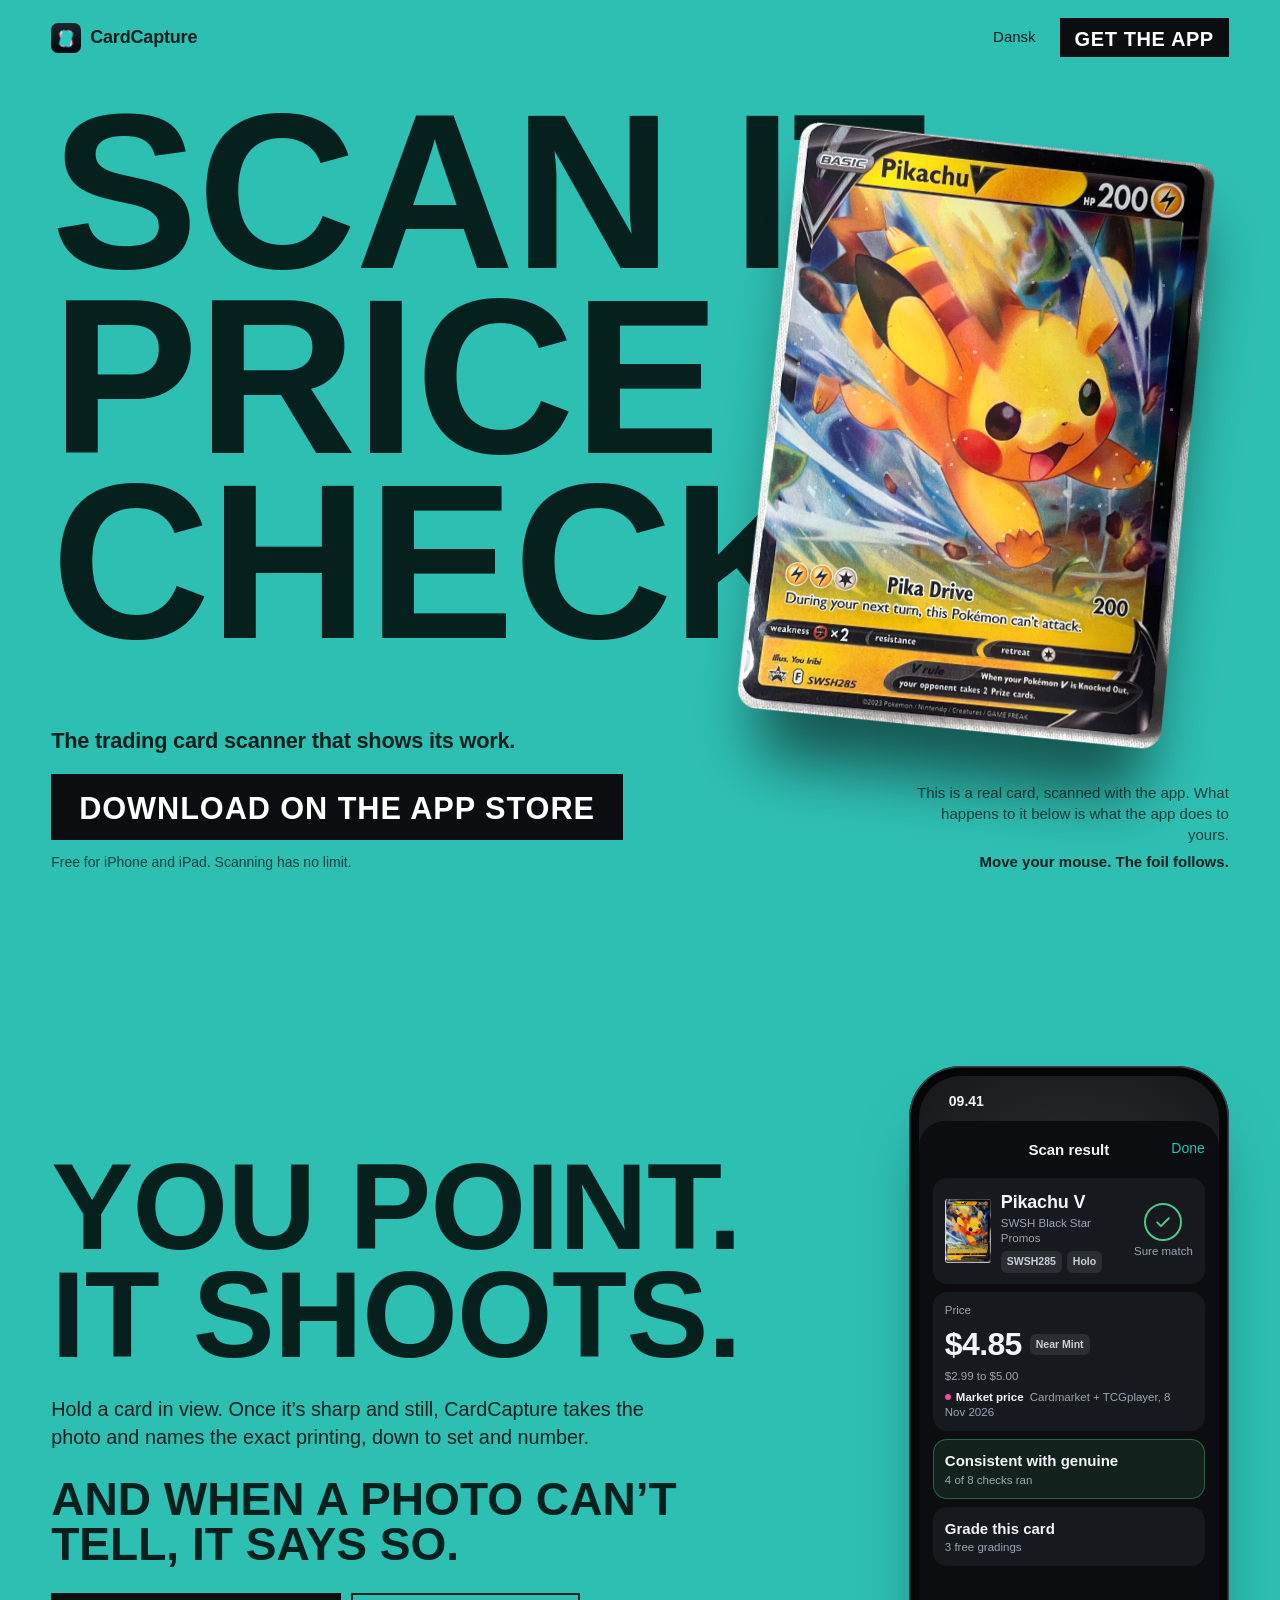
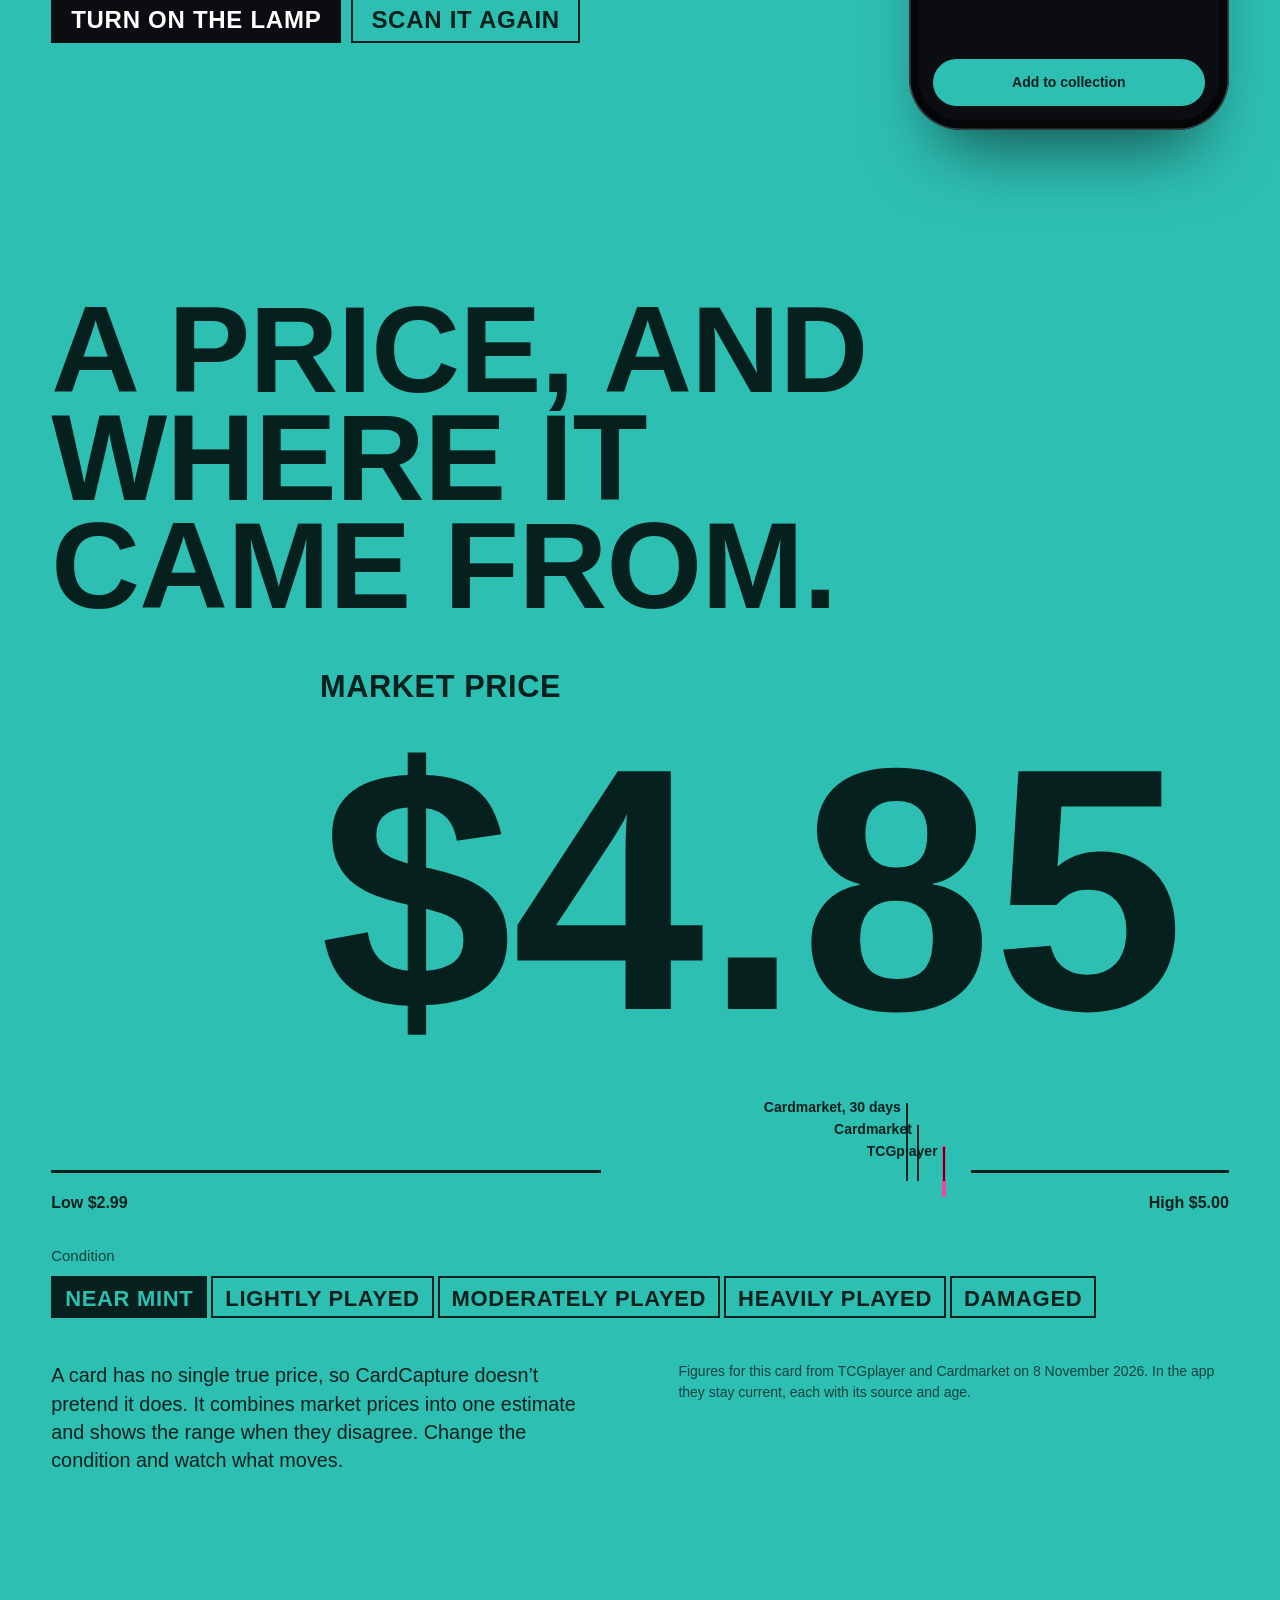
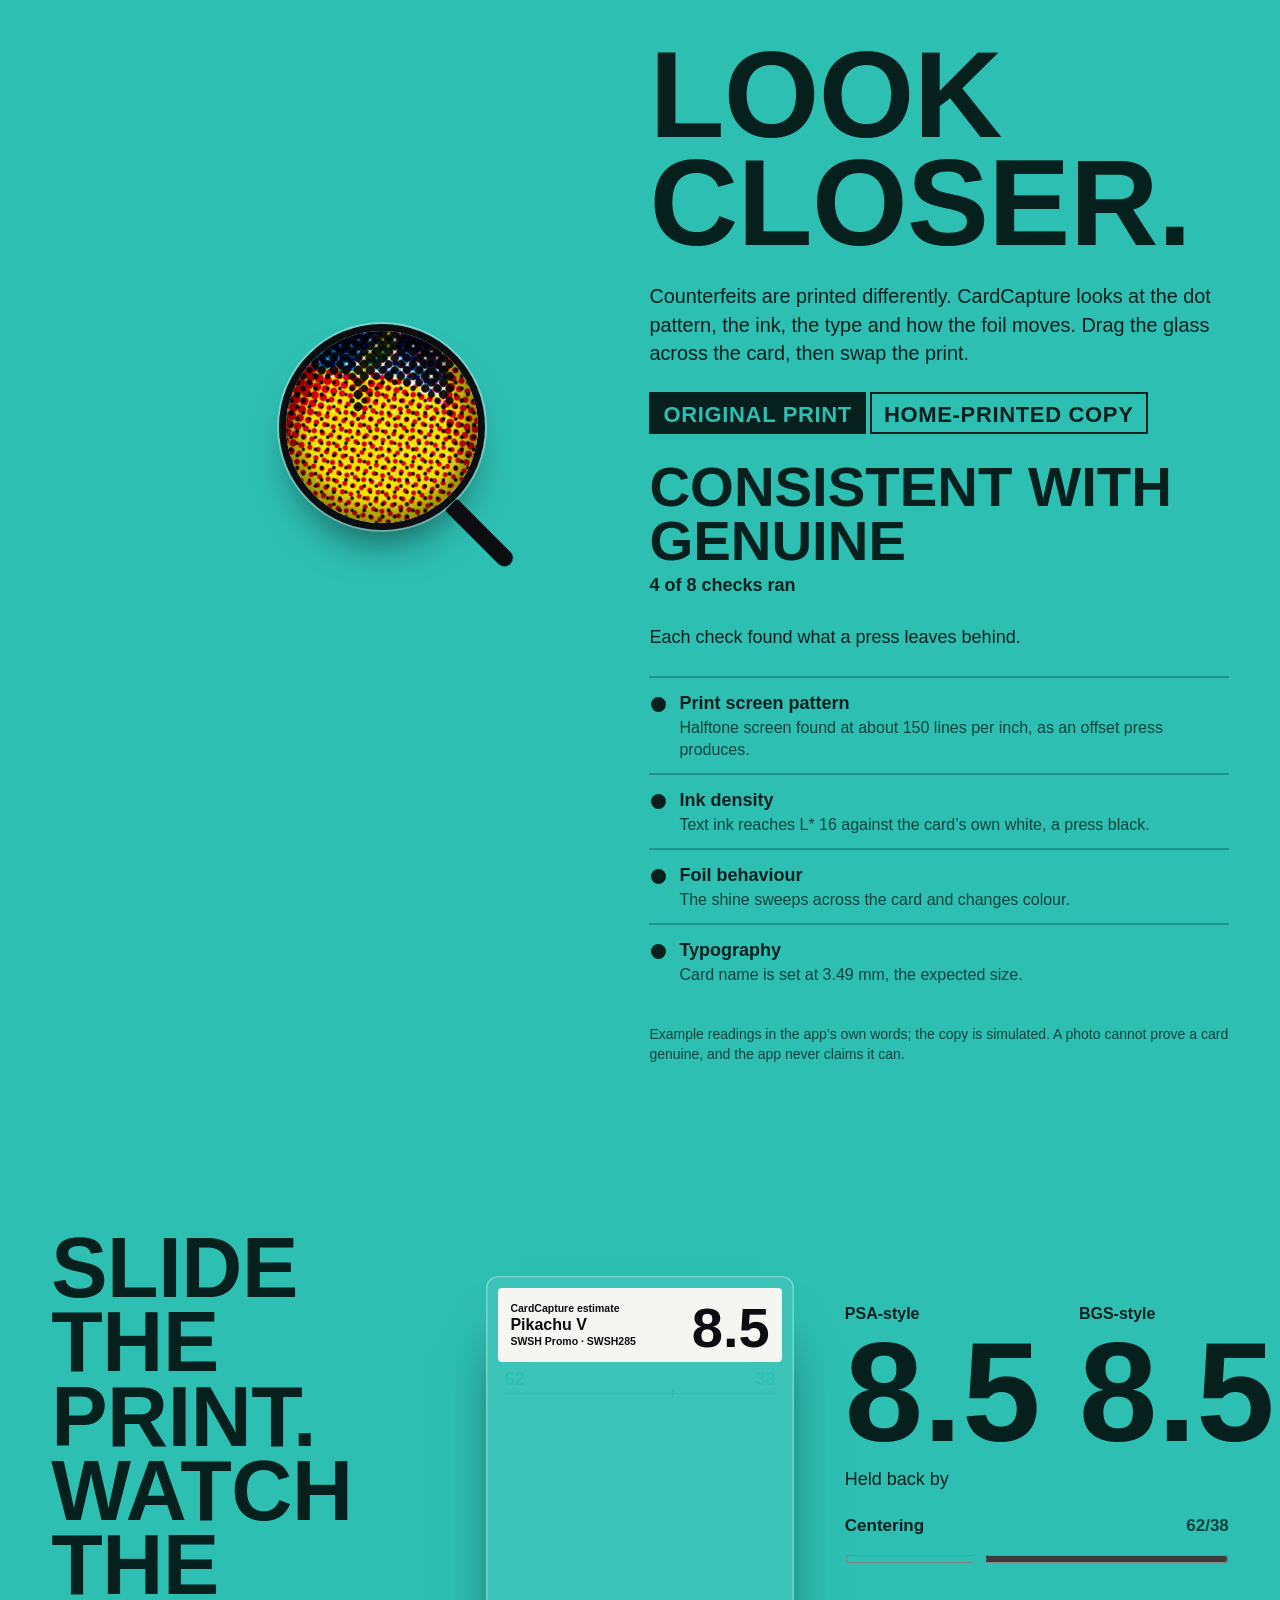
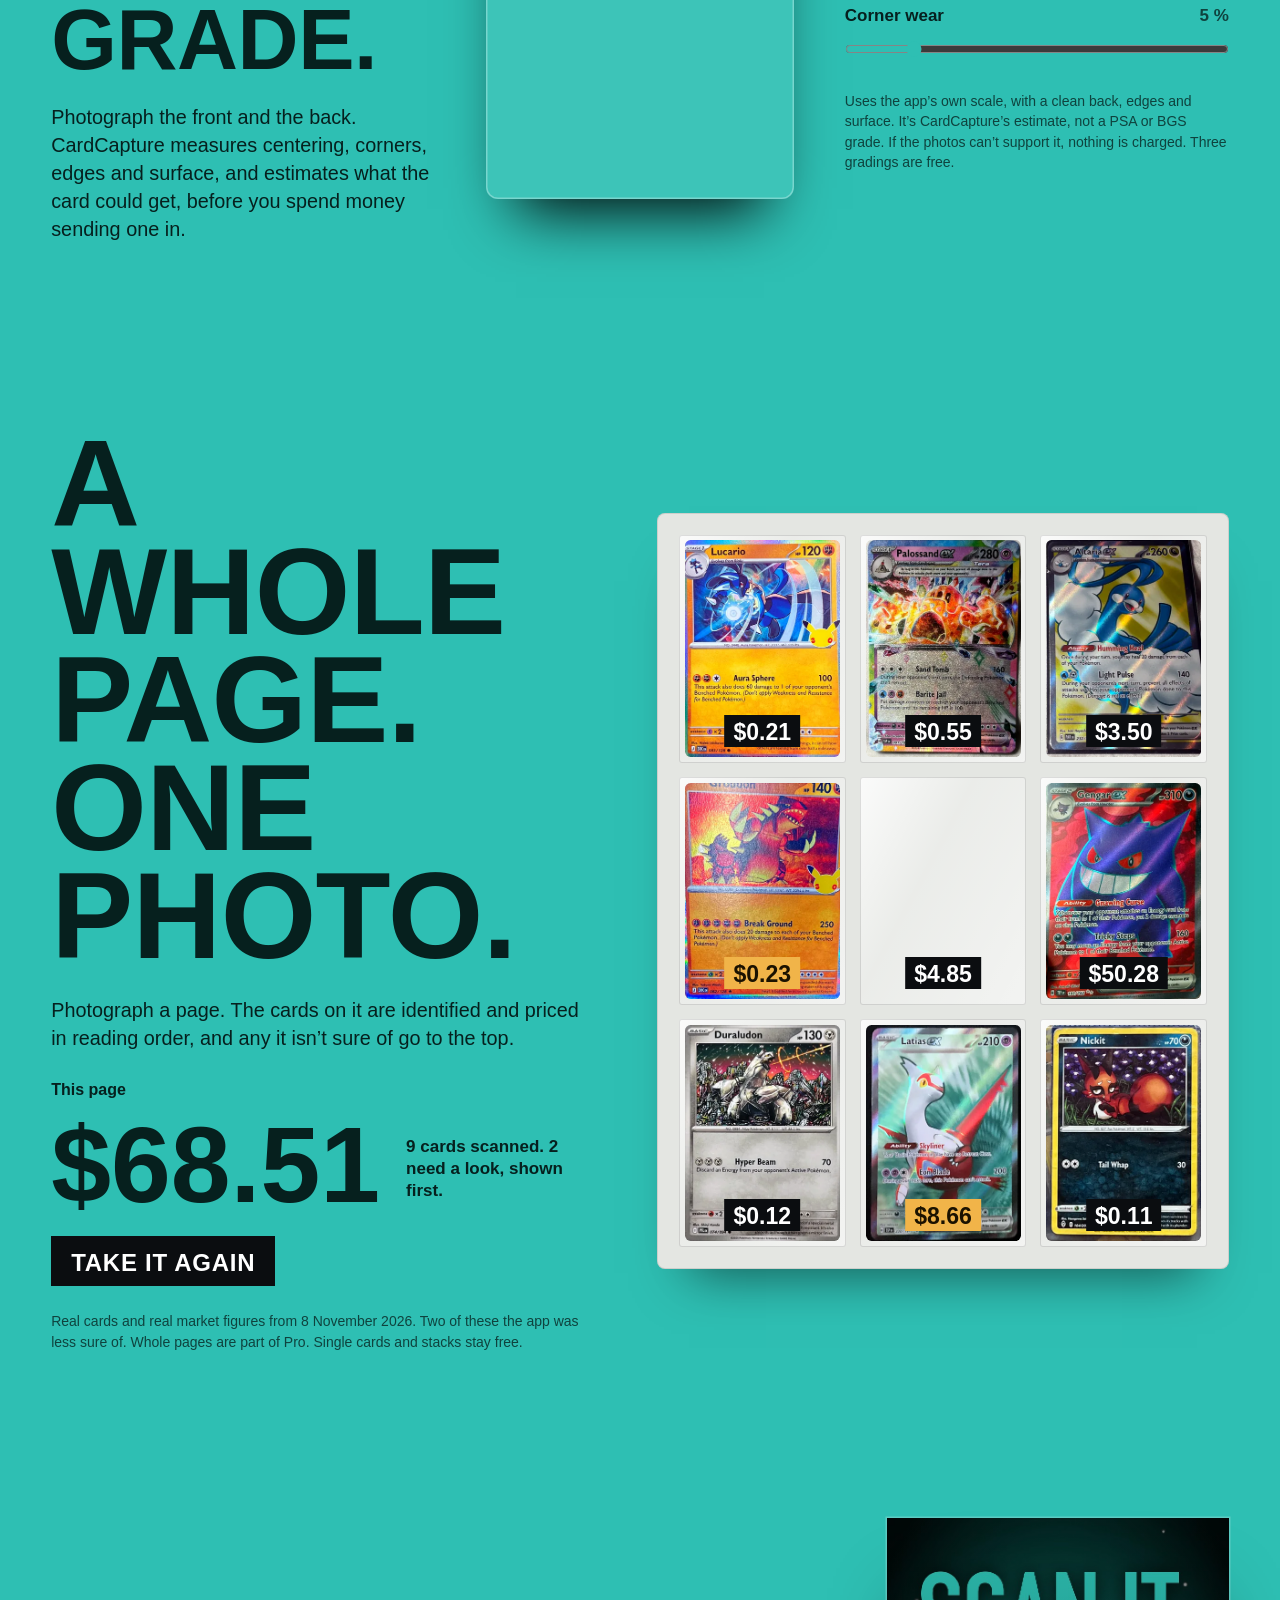
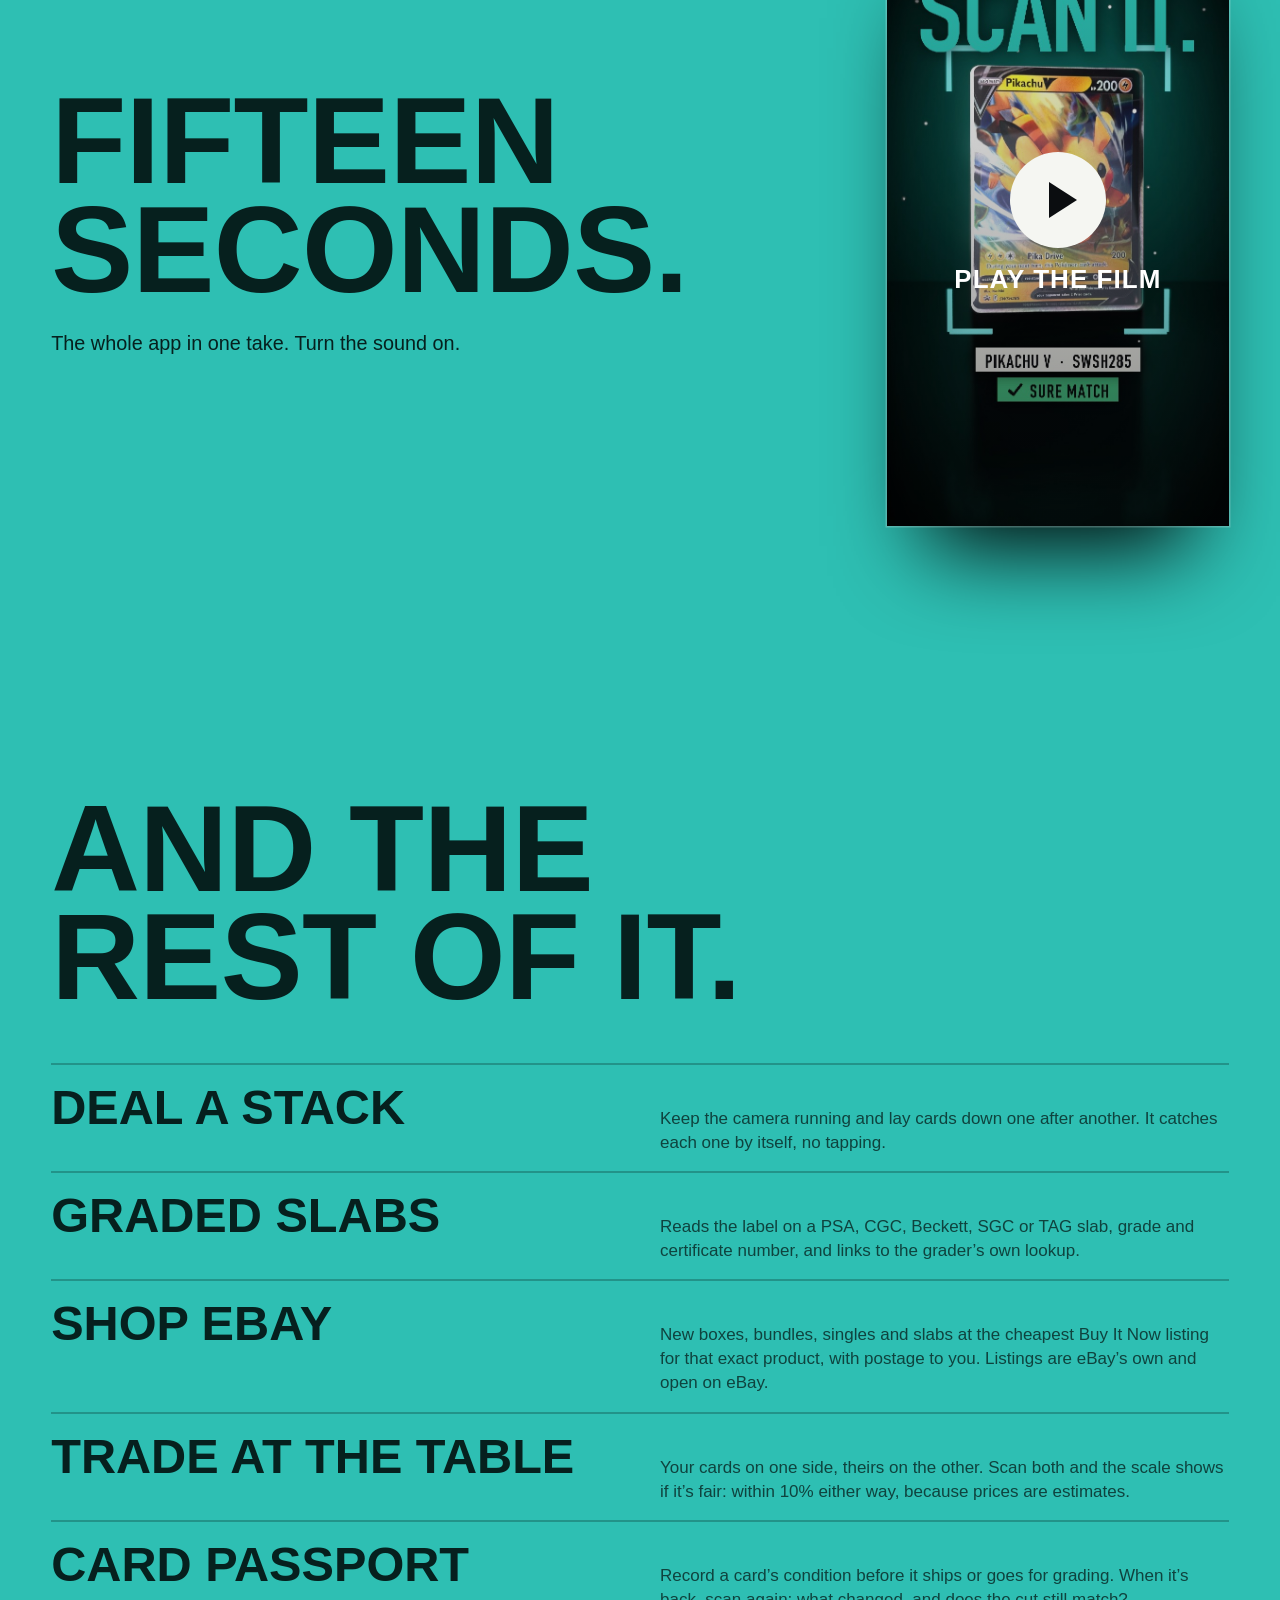
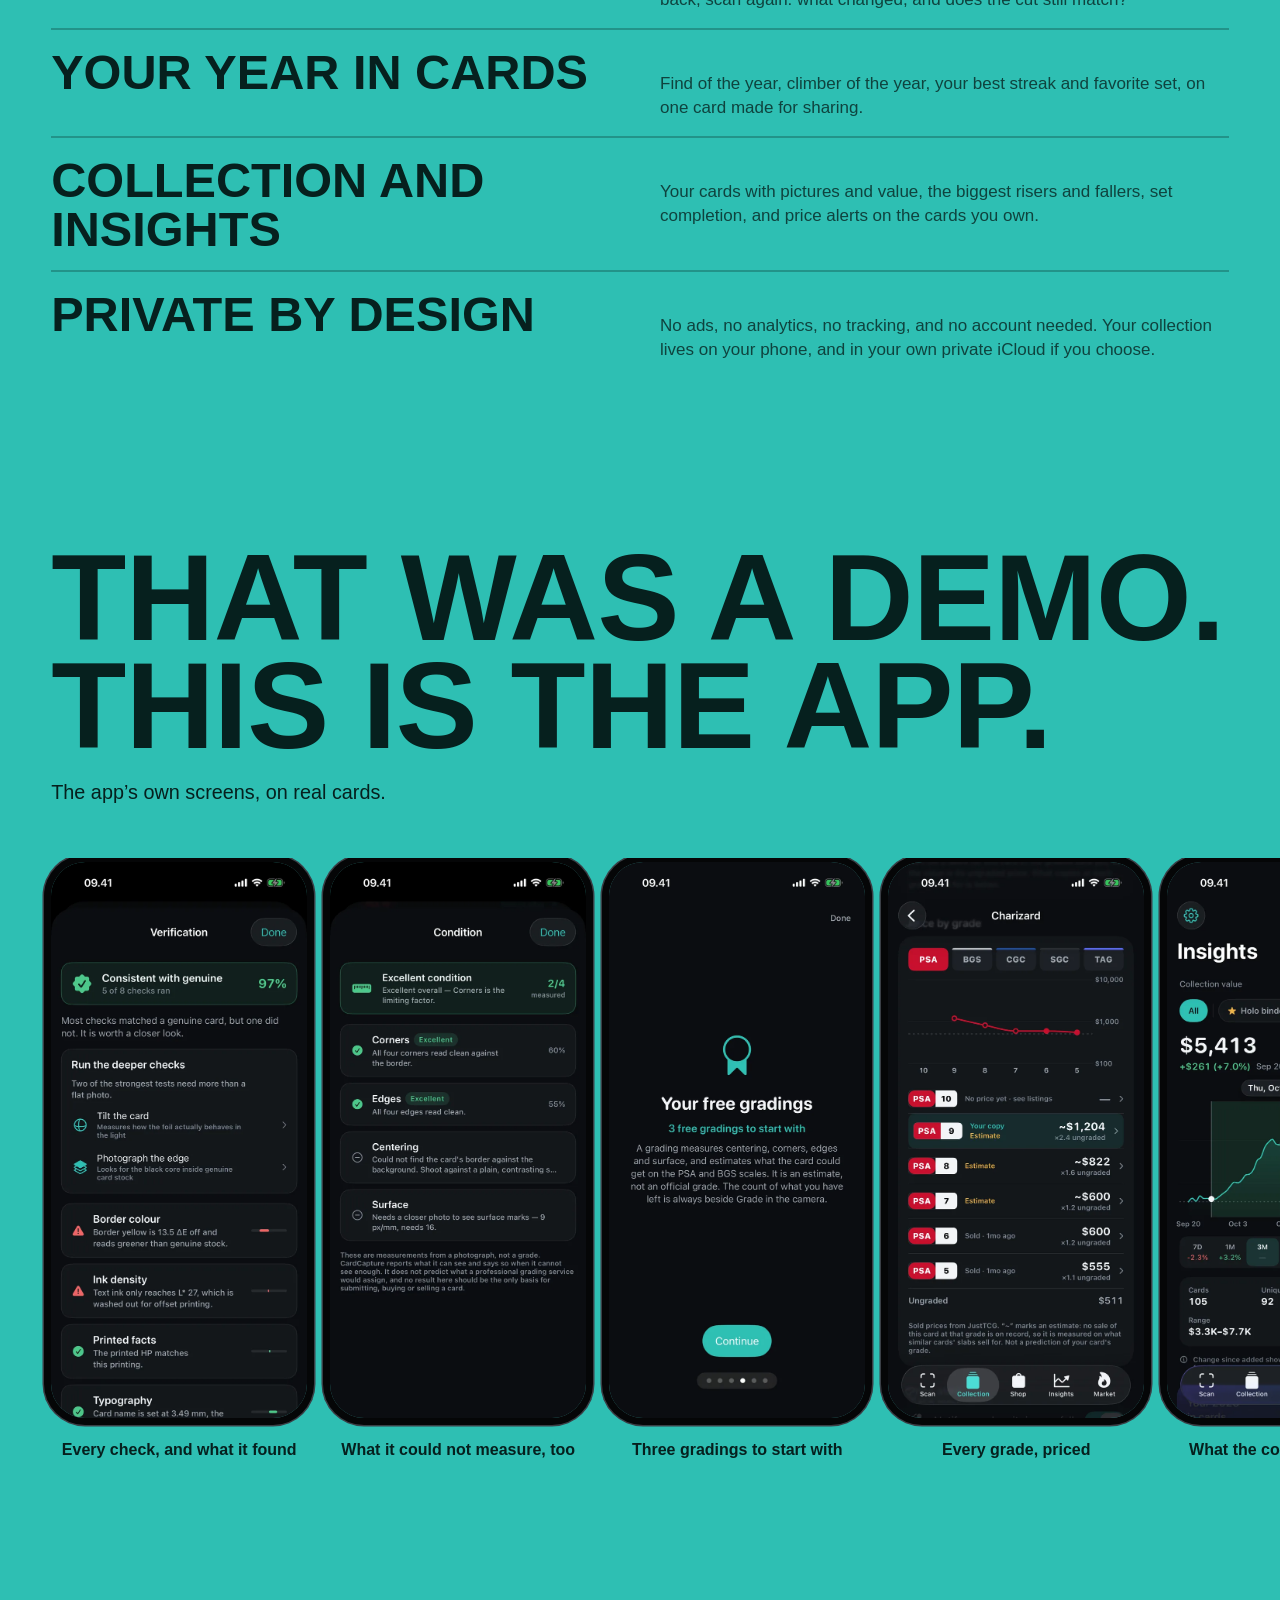
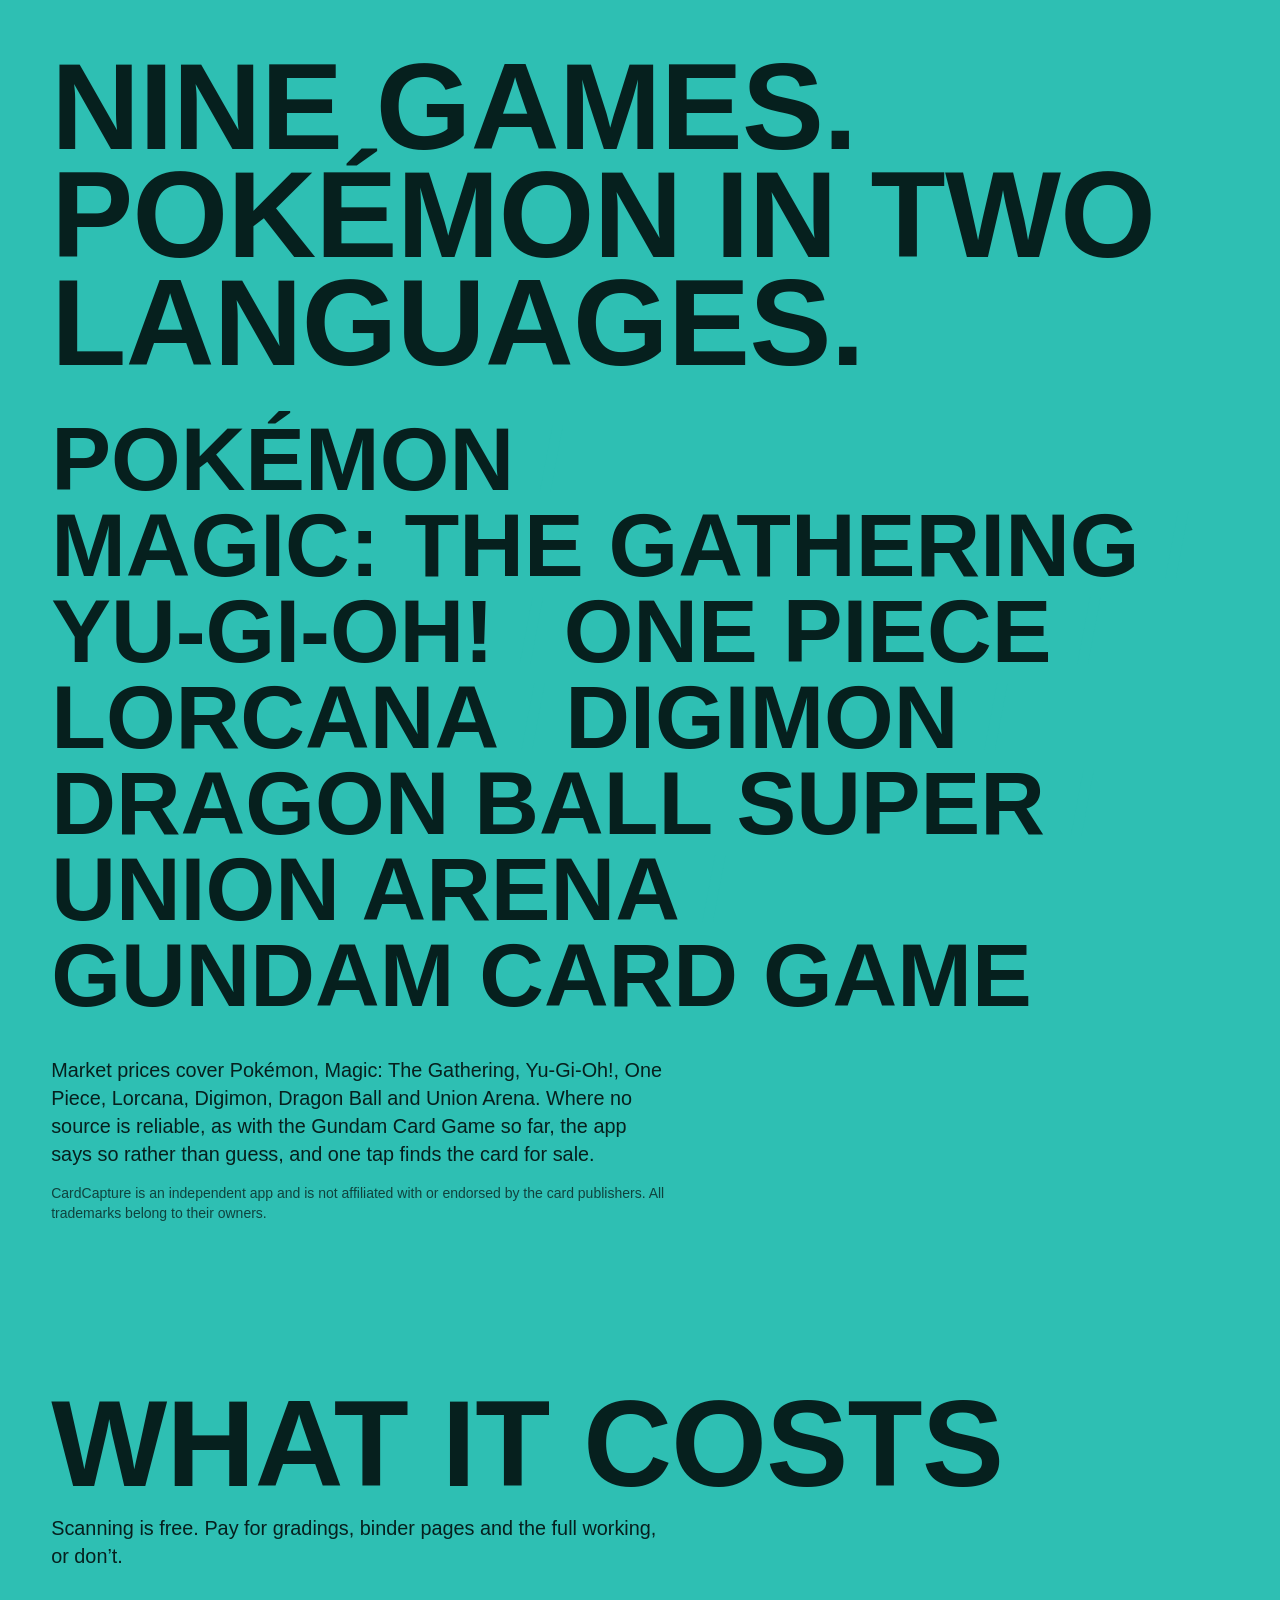
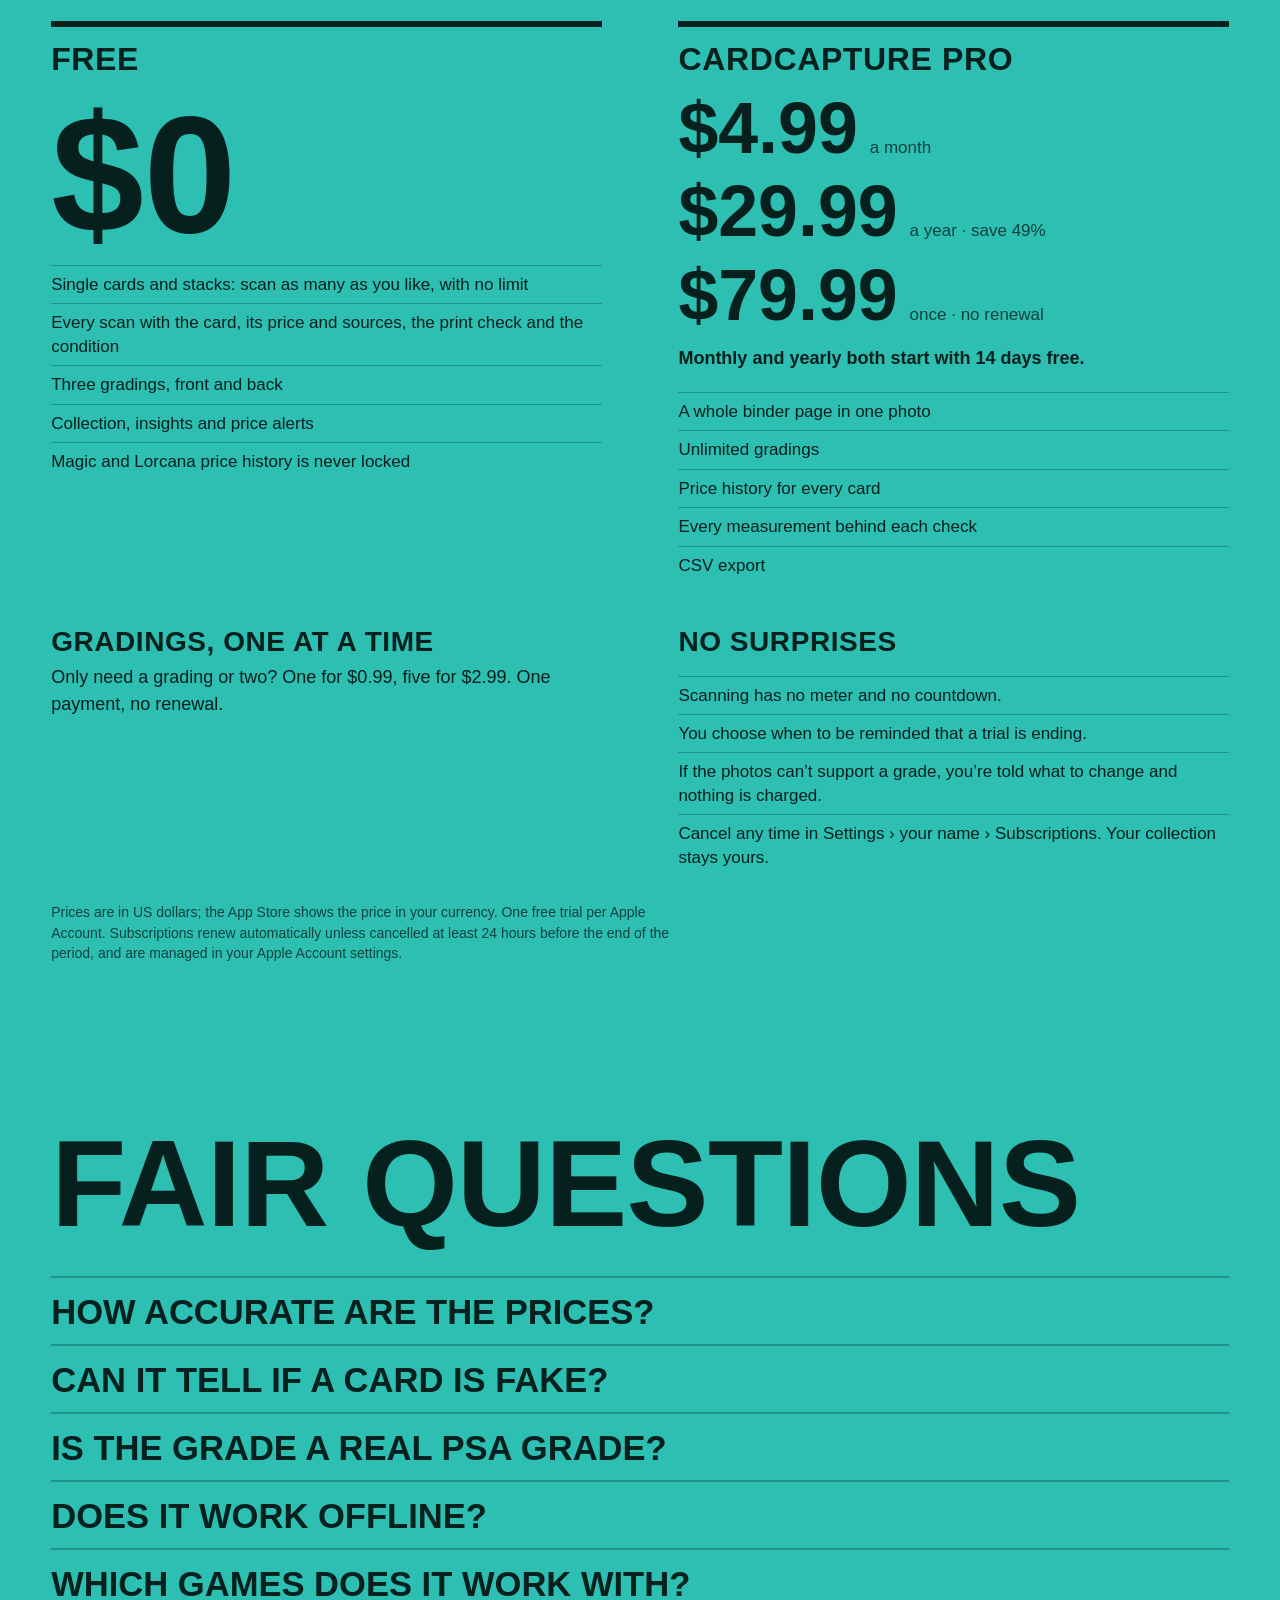
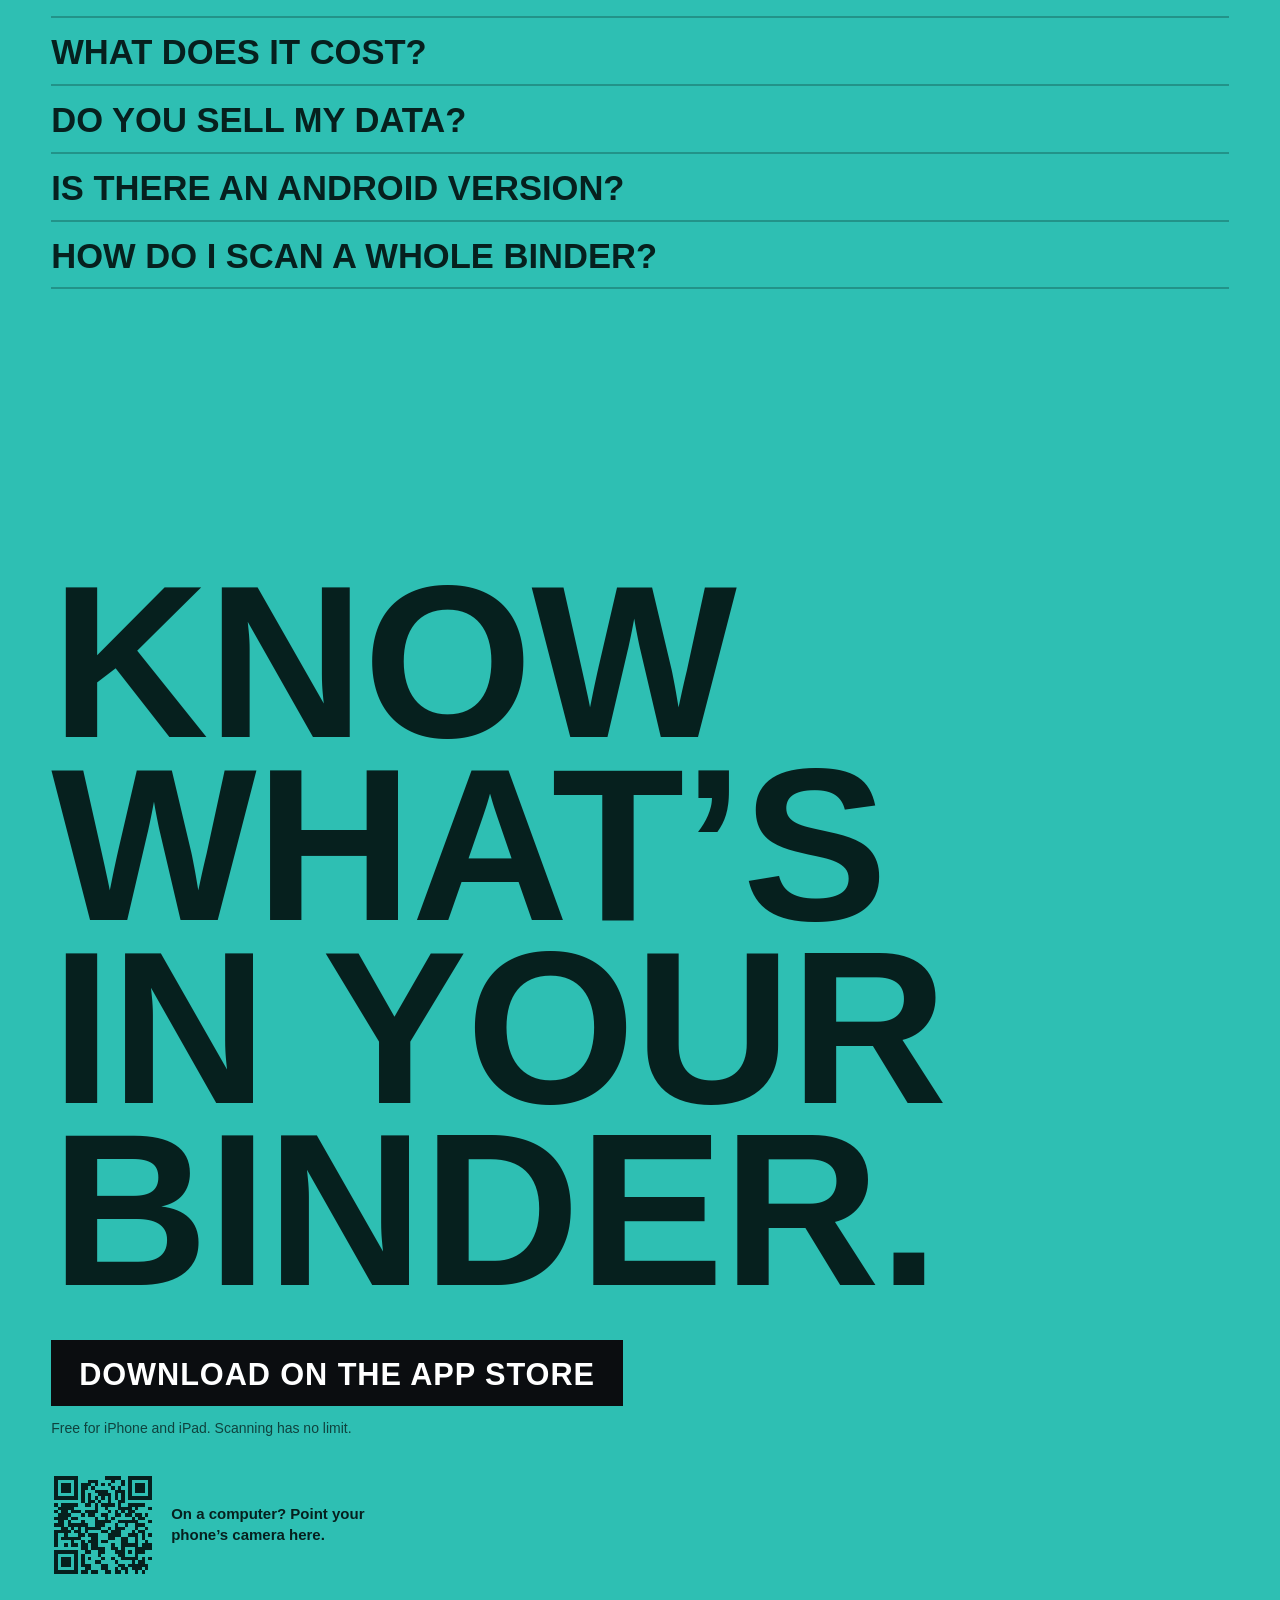
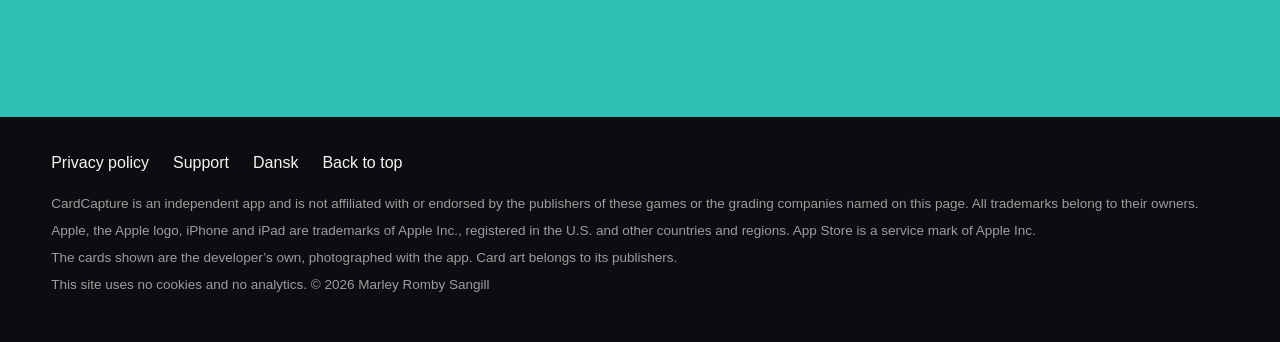
==== commit 4b81f0d4: "The film: fifteen seconds, on the page Co-Authored-By: Claude Opus 5.5 <noreply@anthropic.com>" ====
--- a/index.html
+++ b/index.html
@@ -184,6 +184,18 @@
       <div class="page-sheet" id="sheet-page"><ul class="pockets"><li class="pocket" data-price="0.21"><img src="assets/card-lucario.webp" alt="Lucario" width="340" height="475" loading="lazy" decoding="async"><span class="tag"></span></li><li class="pocket" data-price="0.55"><img src="assets/card-palossand.webp" alt="Palossand ex" width="340" height="475" loading="lazy" decoding="async"><span class="tag"></span></li><li class="pocket" data-price="3.5"><img src="assets/card-altaria.webp" alt="Altaria ex" width="340" height="475" loading="lazy" decoding="async"><span class="tag"></span></li><li class="pocket" data-flag data-price="0.23"><img src="assets/card-groudon.webp" alt="Groudon" width="340" height="475" loading="lazy" decoding="async"><span class="tag"></span></li><li class="pocket" data-price="4.85"><div class="slot" data-slot="binder" data-rot="0" data-amp="0"><img src="assets/card-pikachu.webp" alt="" width="920" height="1285" decoding="async"></div><span class="tag"></span></li><li class="pocket" data-price="50.28"><img src="assets/card-gengar.webp" alt="Gengar ex" width="340" height="475" loading="lazy" decoding="async"><span class="tag"></span></li><li class="pocket" data-price="0.12"><img src="assets/card-duraludon.webp" alt="Duraludon" width="340" height="475" loading="lazy" decoding="async"><span class="tag"></span></li><li class="pocket" data-flag data-price="8.66"><img src="assets/card-latias.webp" alt="Latias ex" width="340" height="475" loading="lazy" decoding="async"><span class="tag"></span></li><li class="pocket" data-price="0.11"><img src="assets/card-nickit.webp" alt="Nickit" width="340" height="475" loading="lazy" decoding="async"><span class="tag"></span></li></ul><i class="page-flash"></i></div>
     </section>
 
+    <section class="ch film" data-bg="ink" aria-labelledby="film-title">
+      <div class="col-text">
+        <h2 class="big" id="film-title">Fifteen seconds.</h2>
+        <p class="lead">The whole app in one take. Turn the sound on.</p>
+      </div>
+      <div class="film-frame" id="film">
+        <video playsinline preload="none" poster="assets/film-poster.jpg" width="720" height="1280" aria-label="CardCapture, the film">
+          <source src="assets/cardcapture-film.mp4" type="video/mp4">
+        </video>
+        <button type="button" class="film-play" id="film-play"><i aria-hidden="true"></i><span>Play the film</span></button>
+      </div>
+    </section>
 
     <section class="ch also" data-bg="paper" aria-labelledby="also-title">
       <h2 class="big" id="also-title">And the rest of it.</h2>
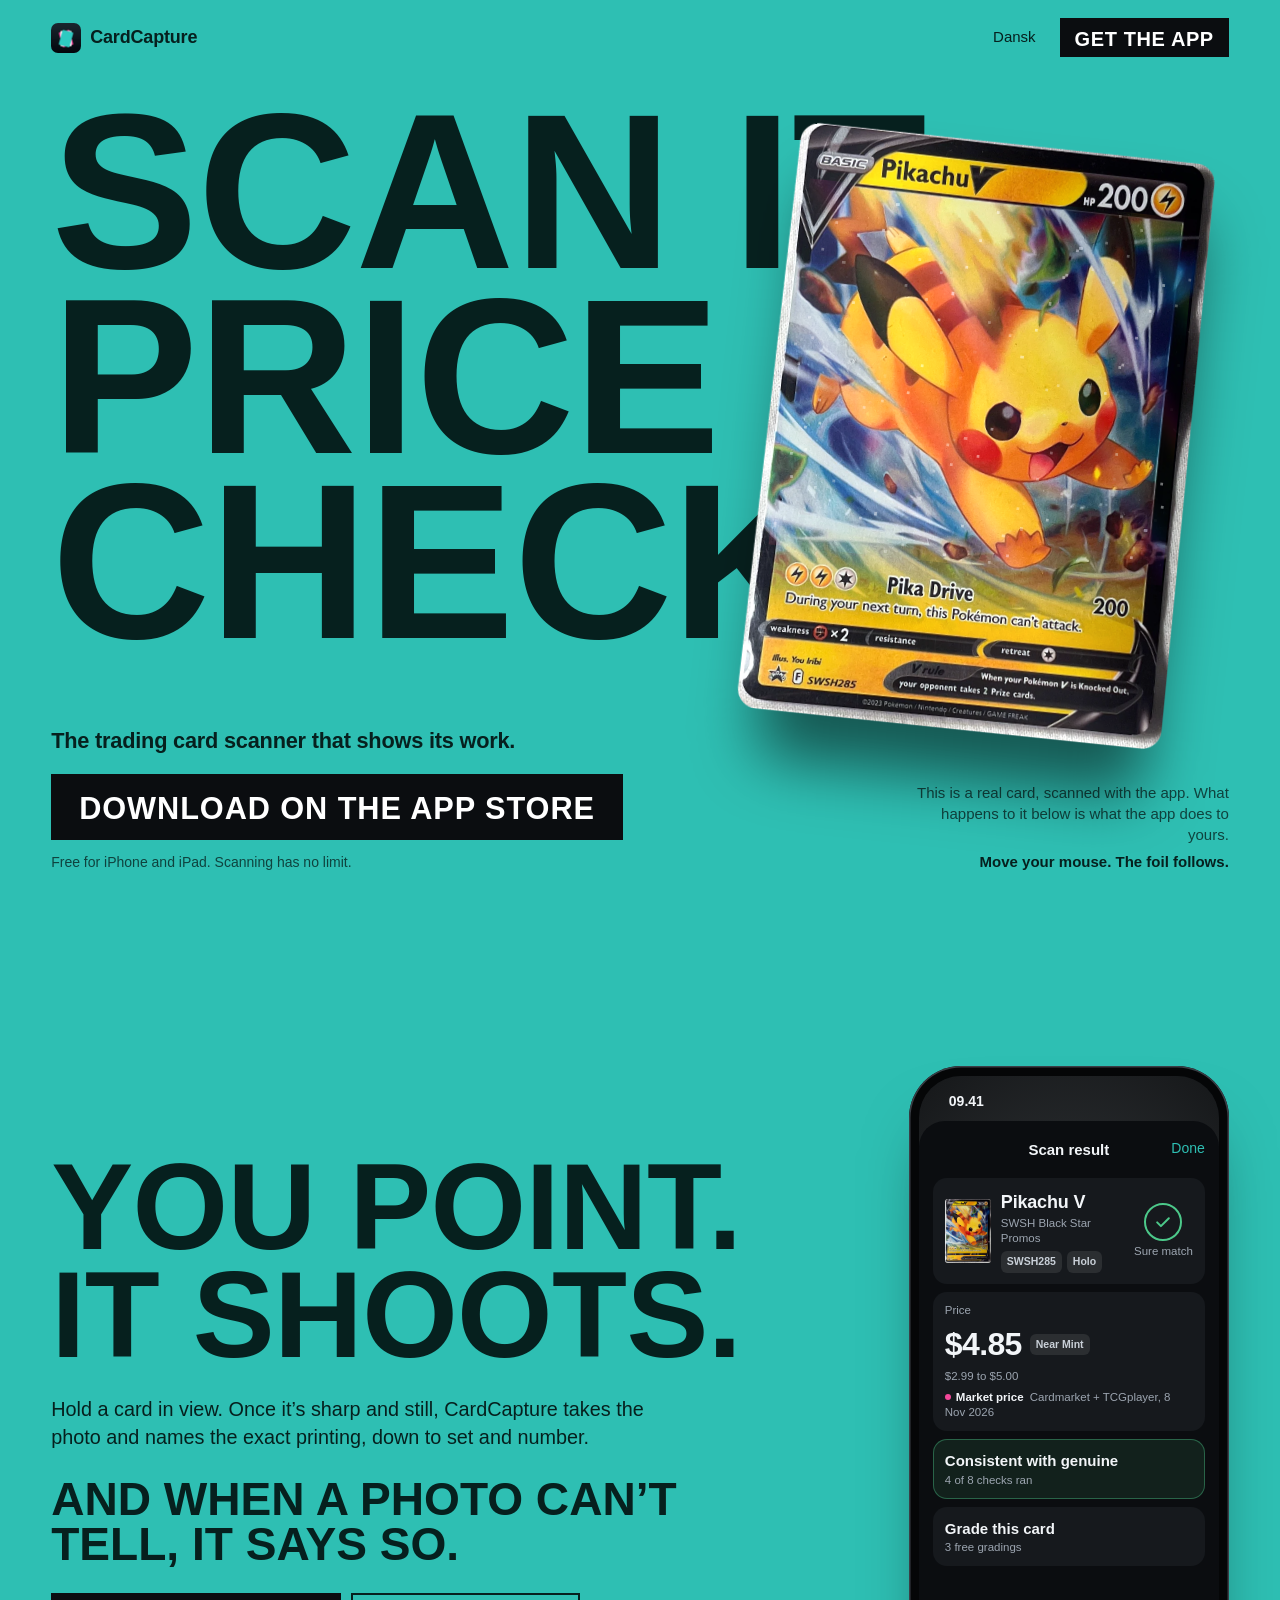
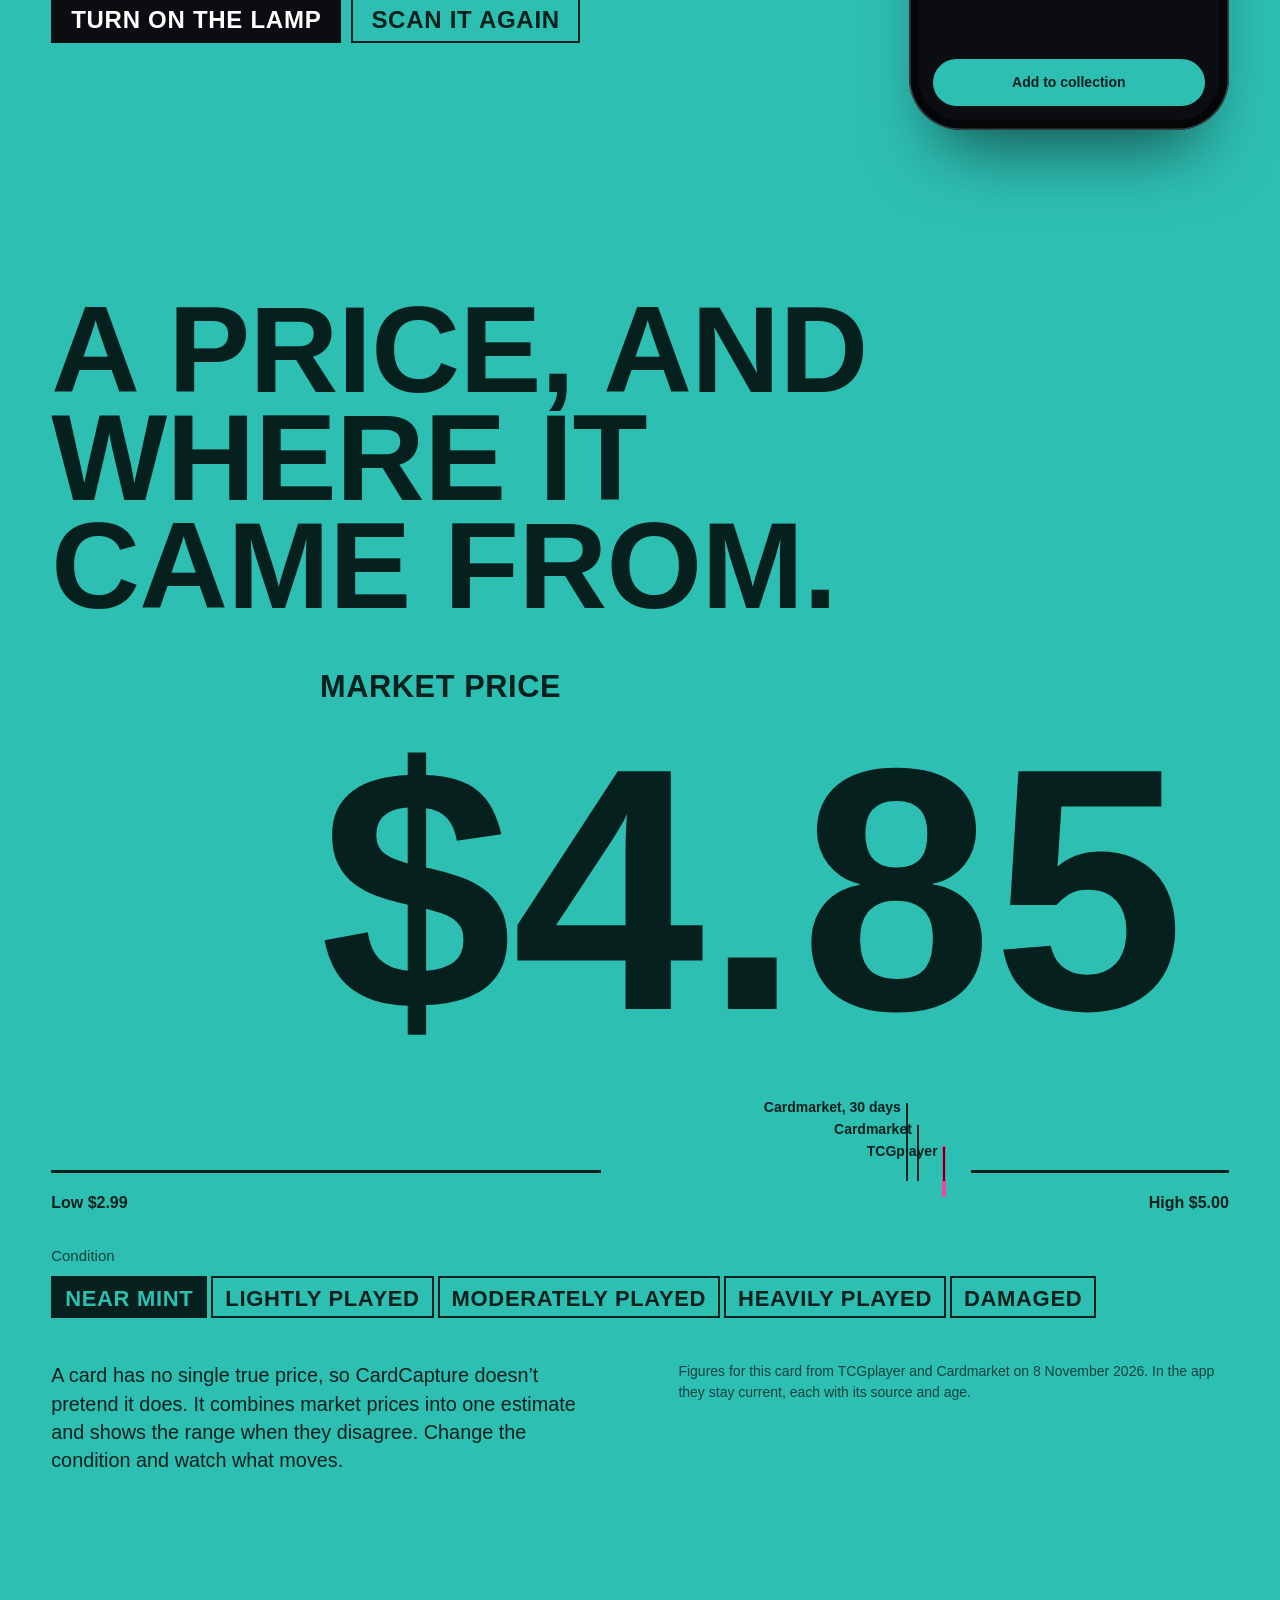
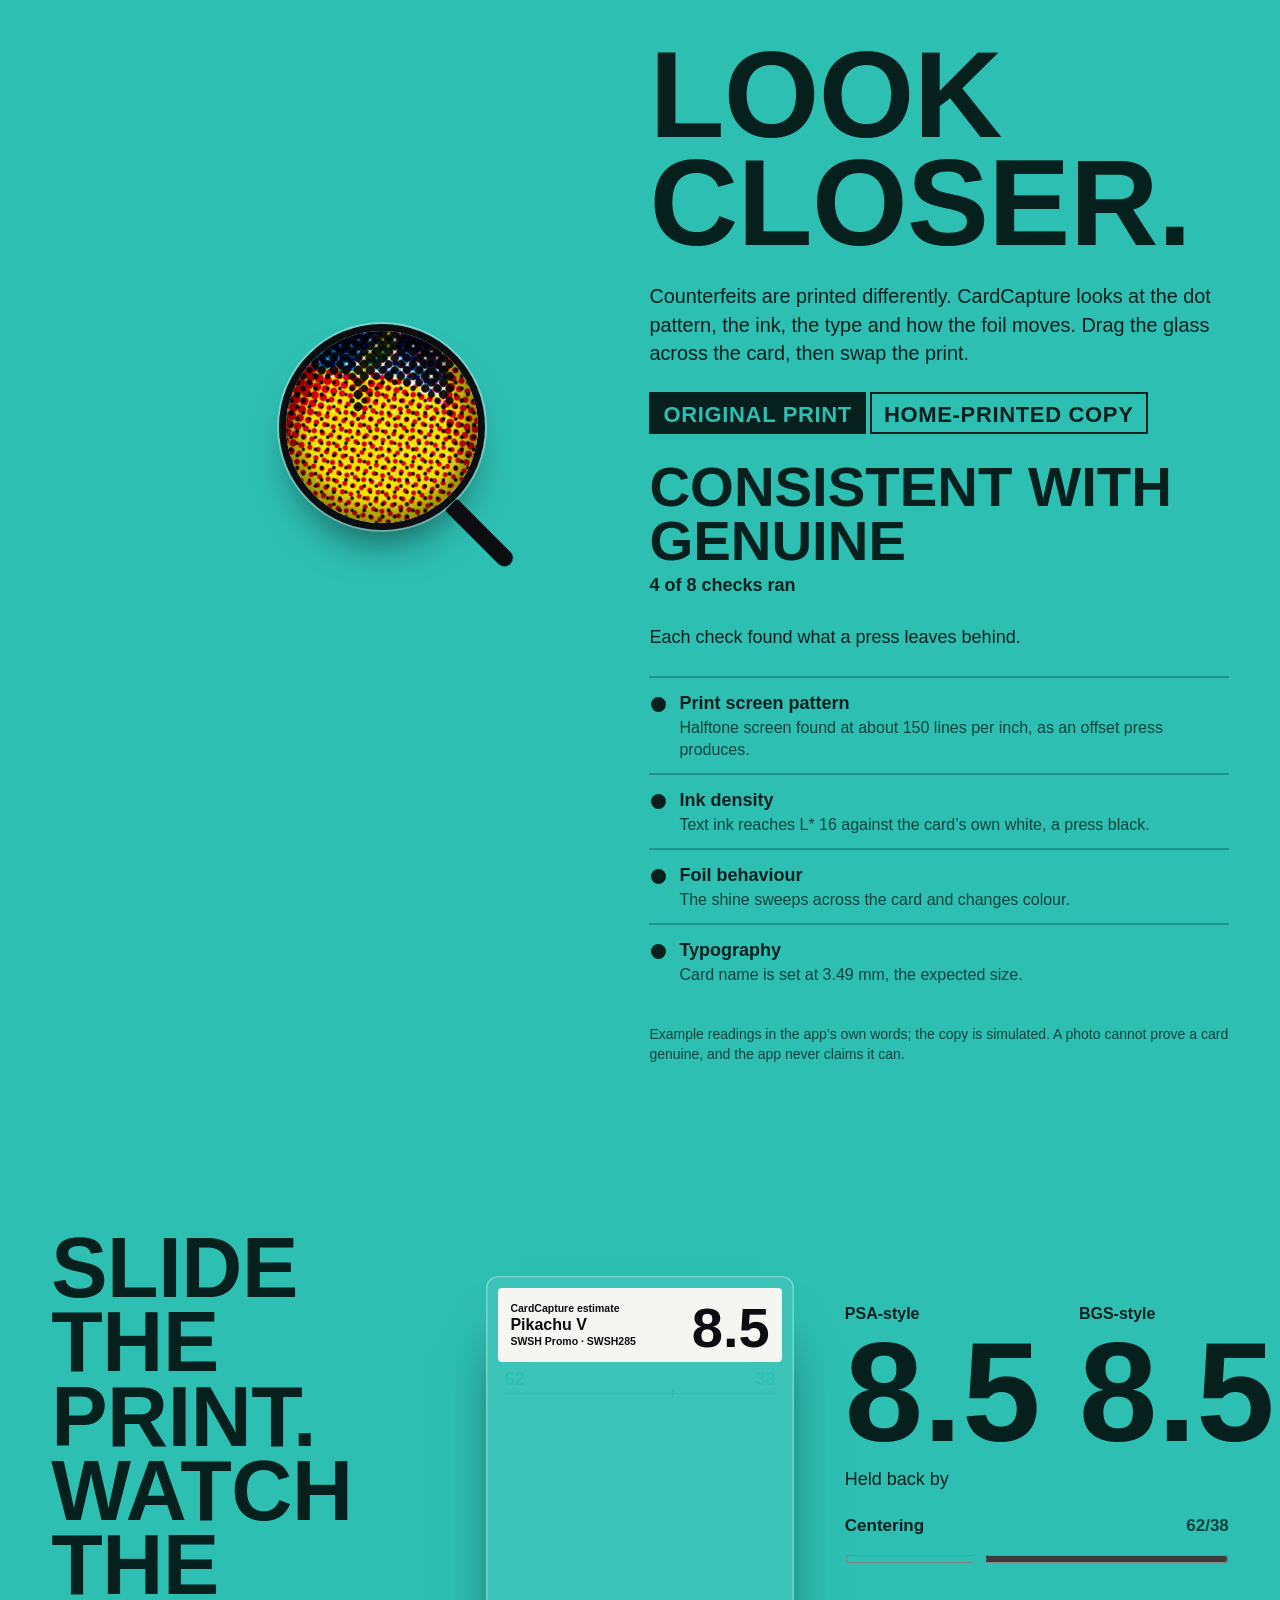
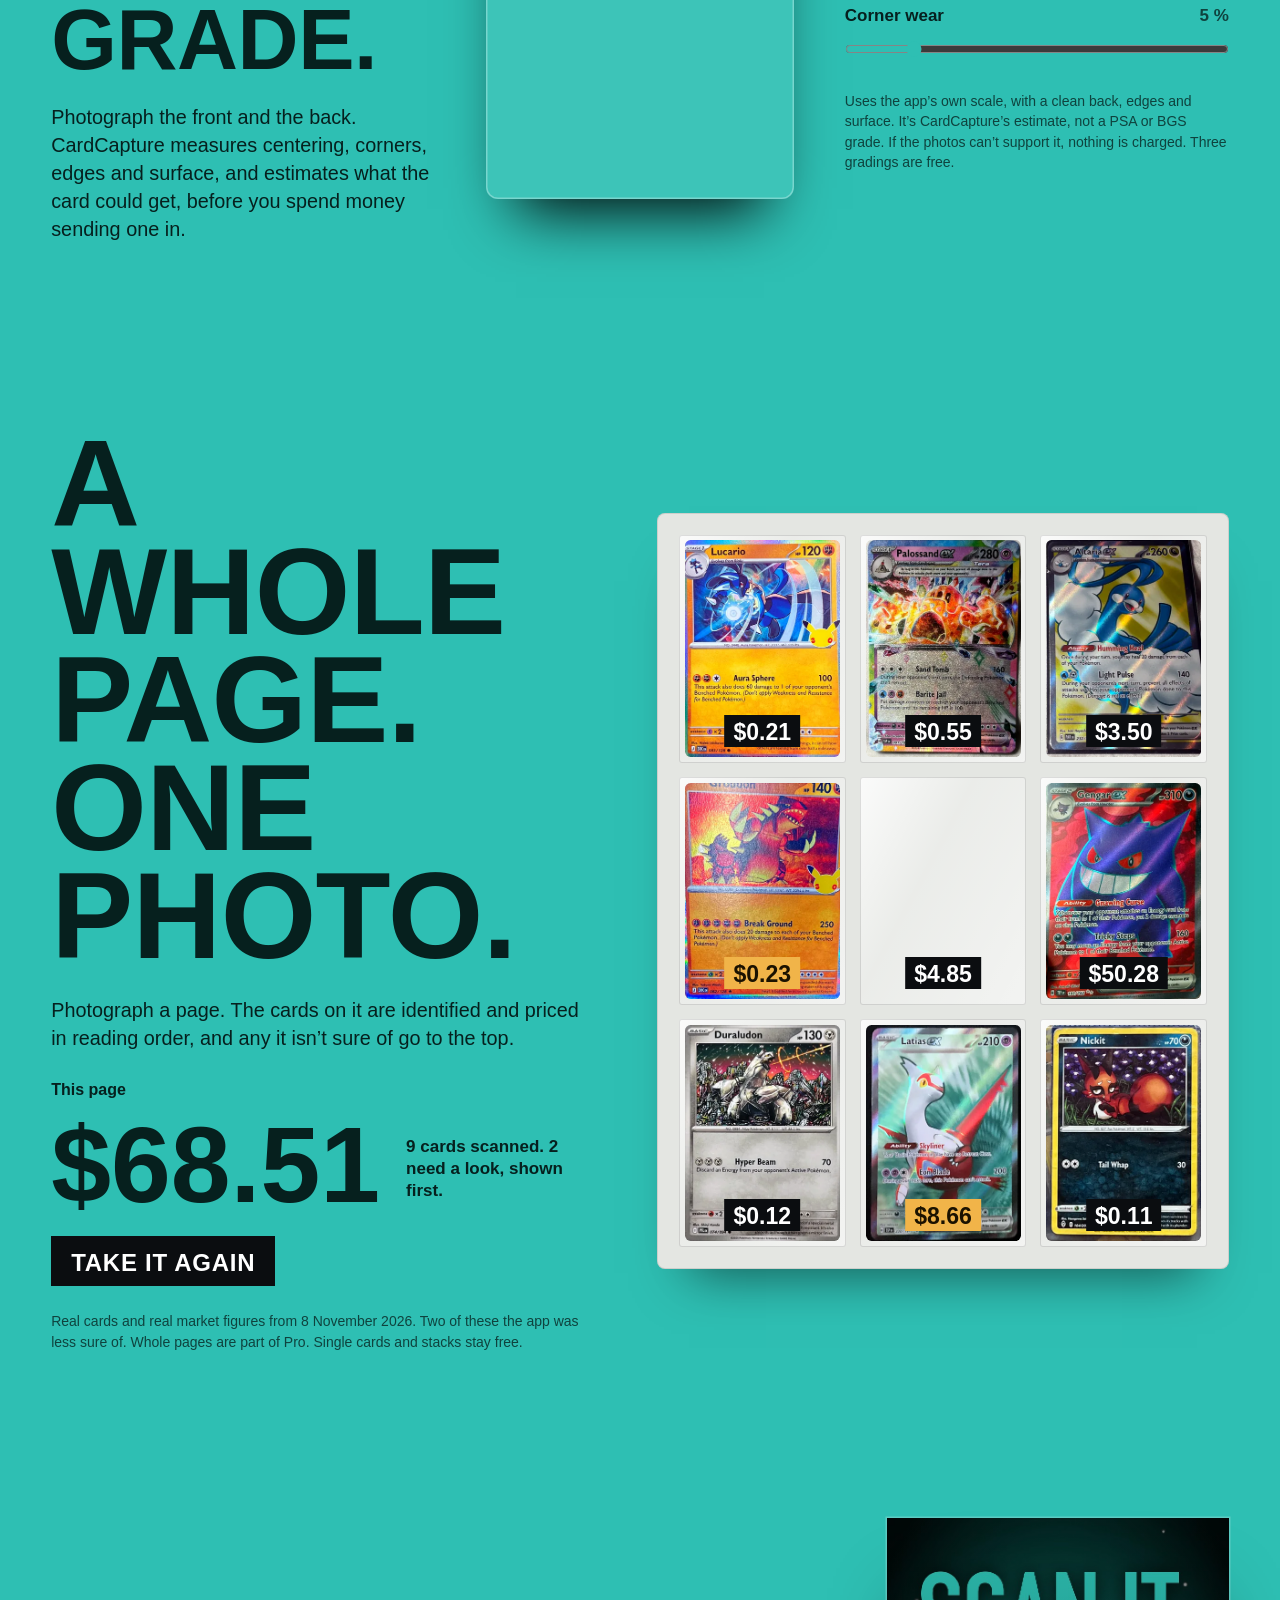
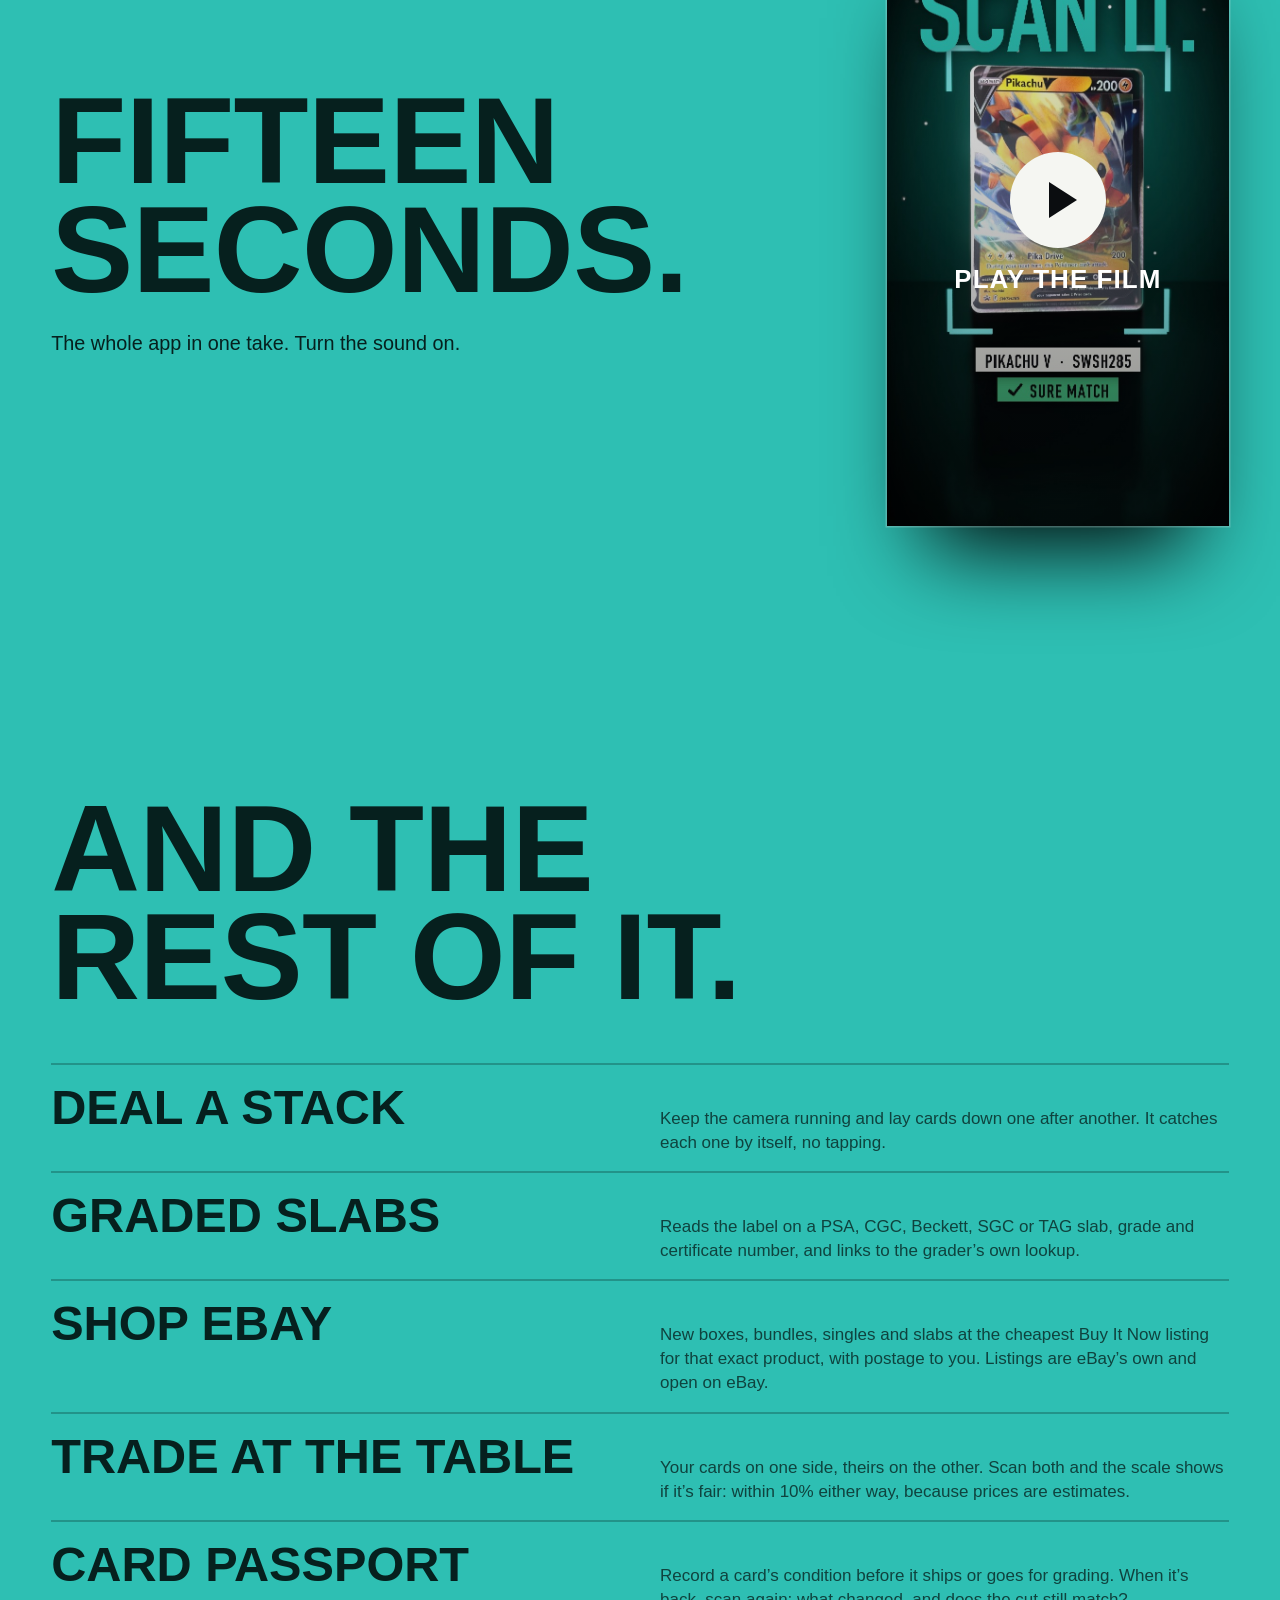
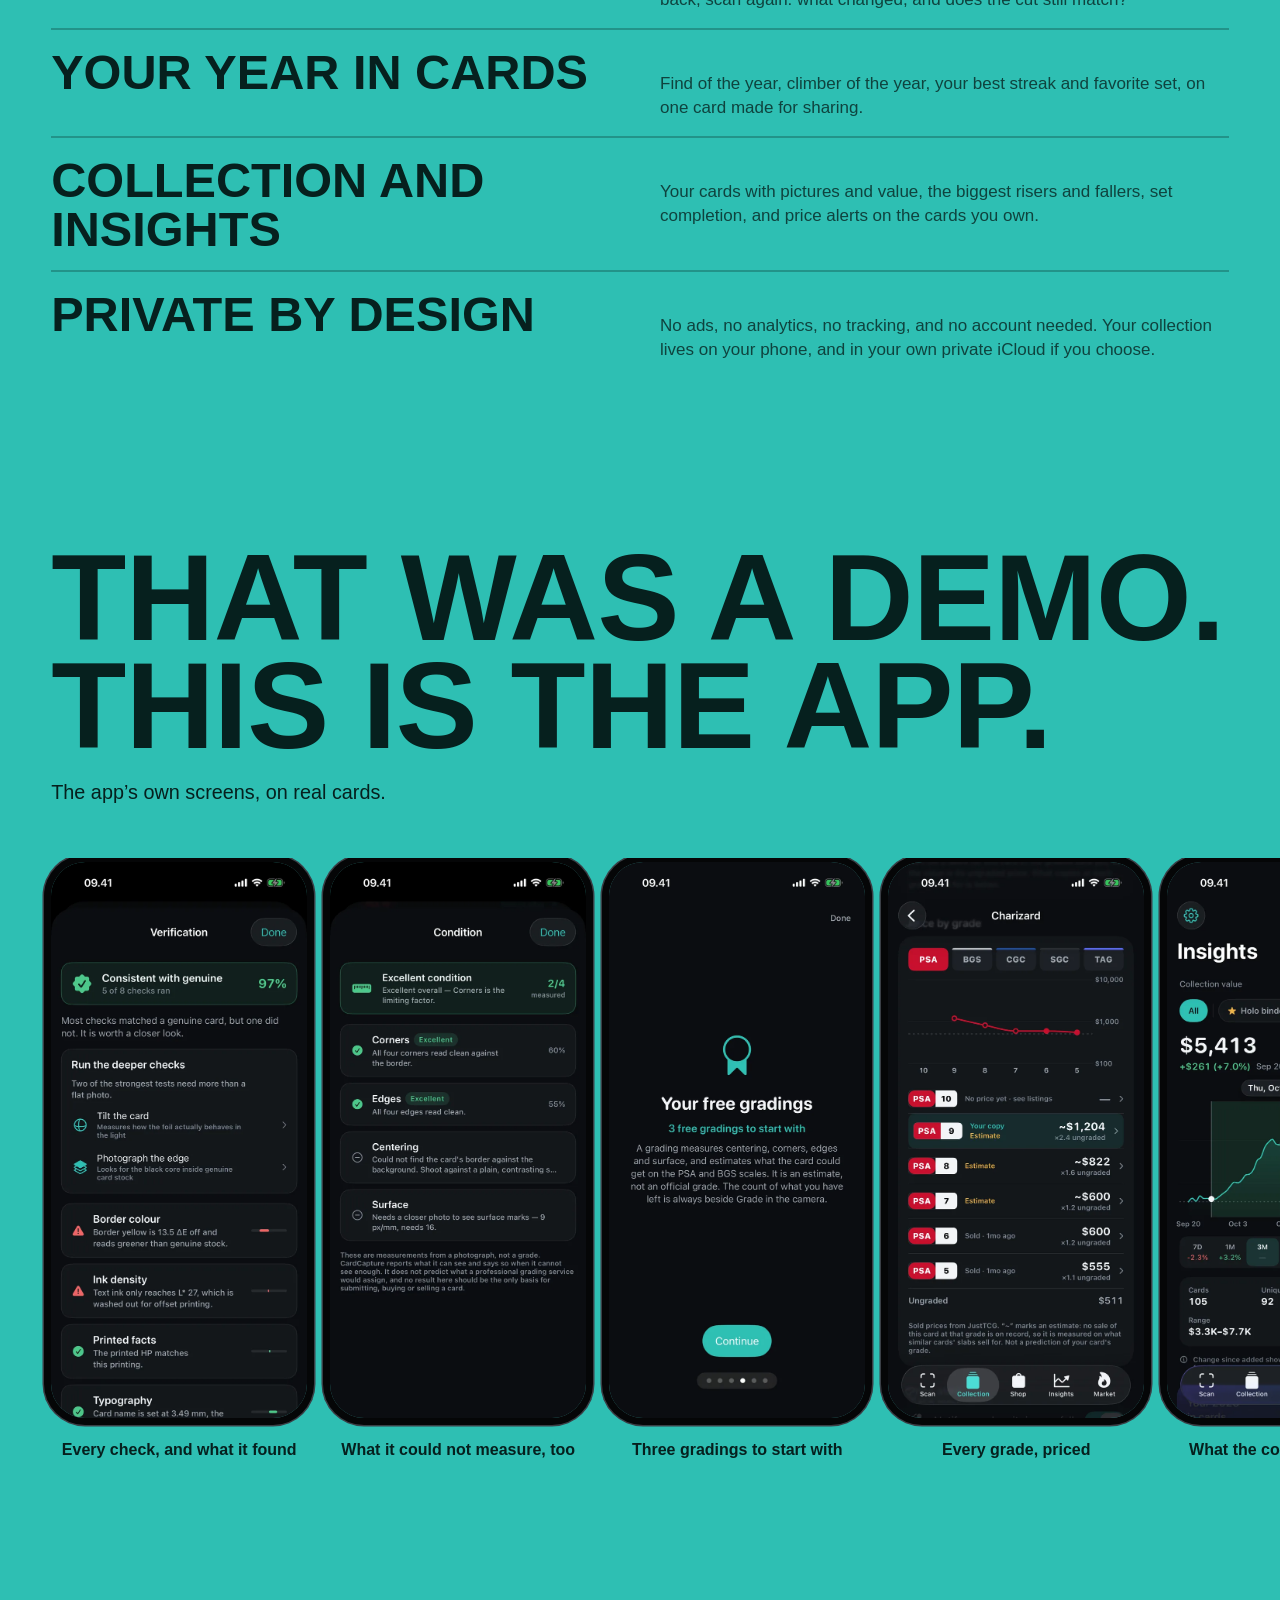
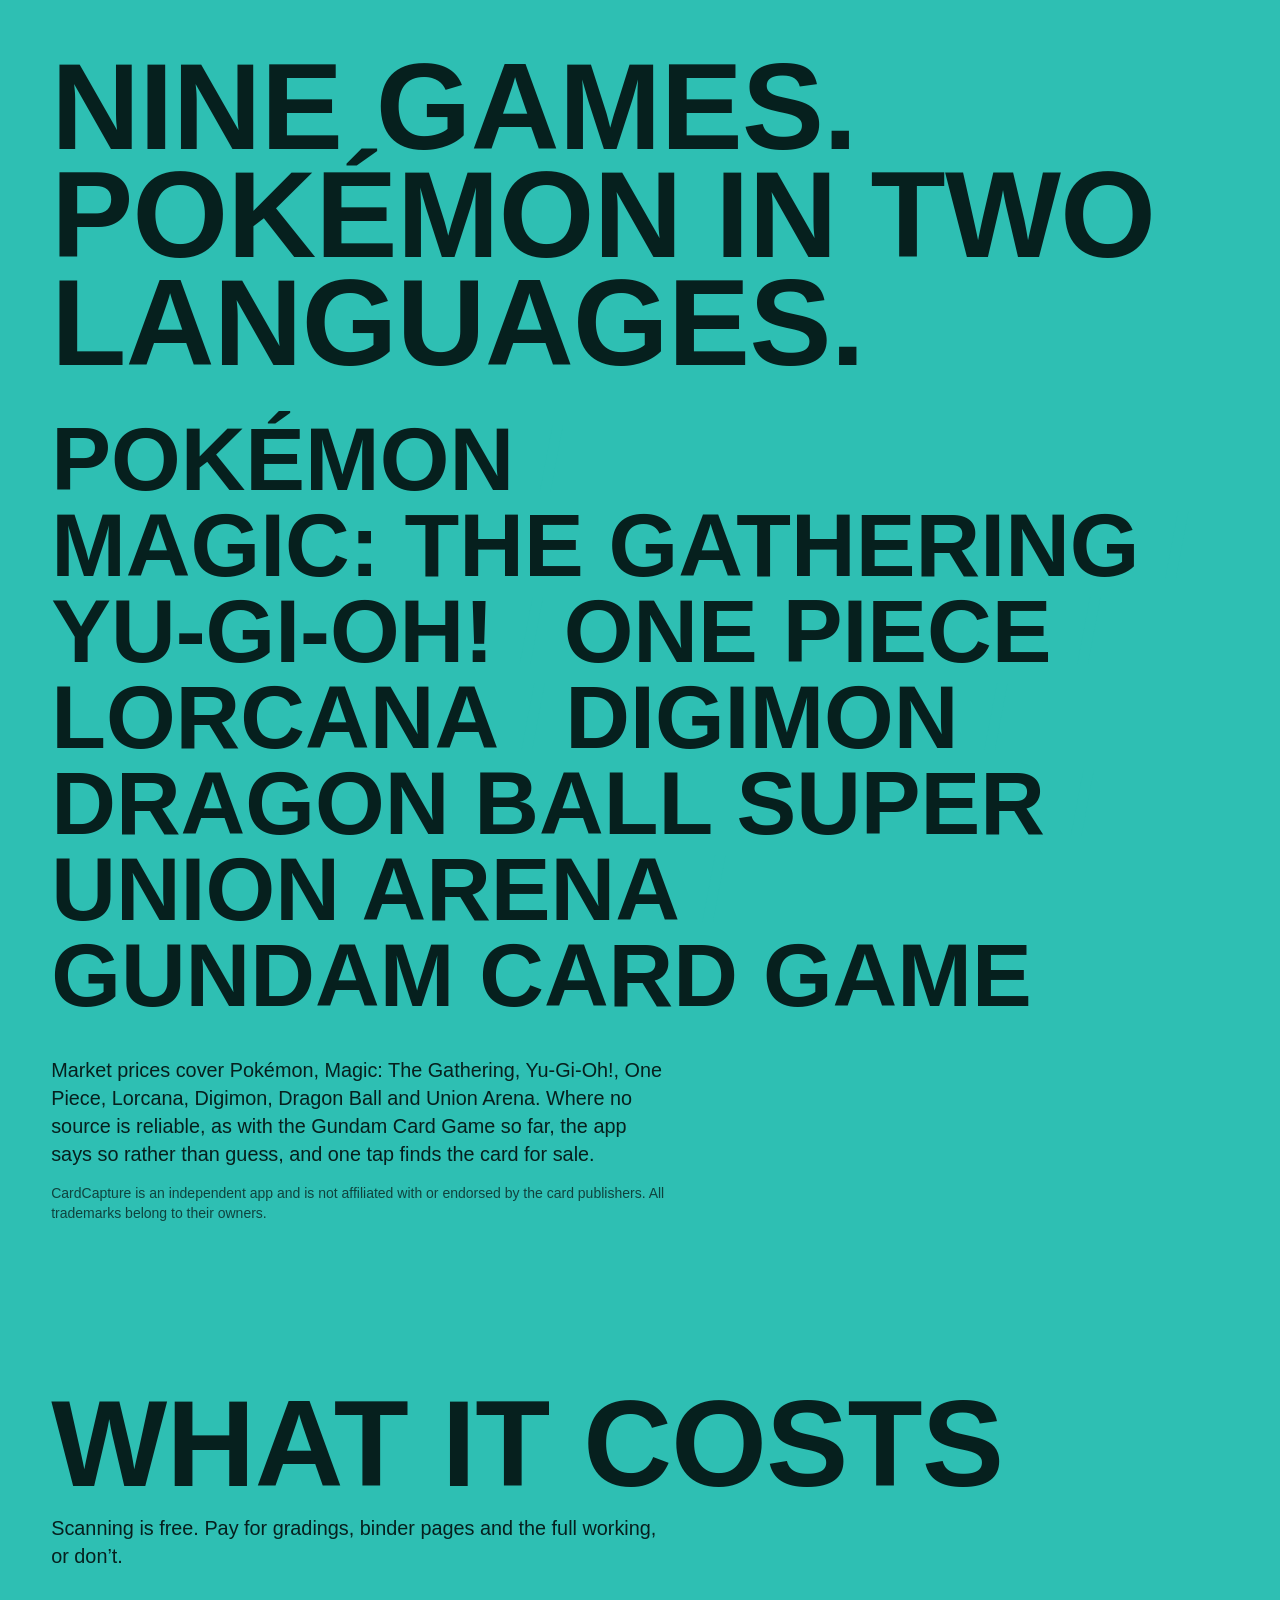
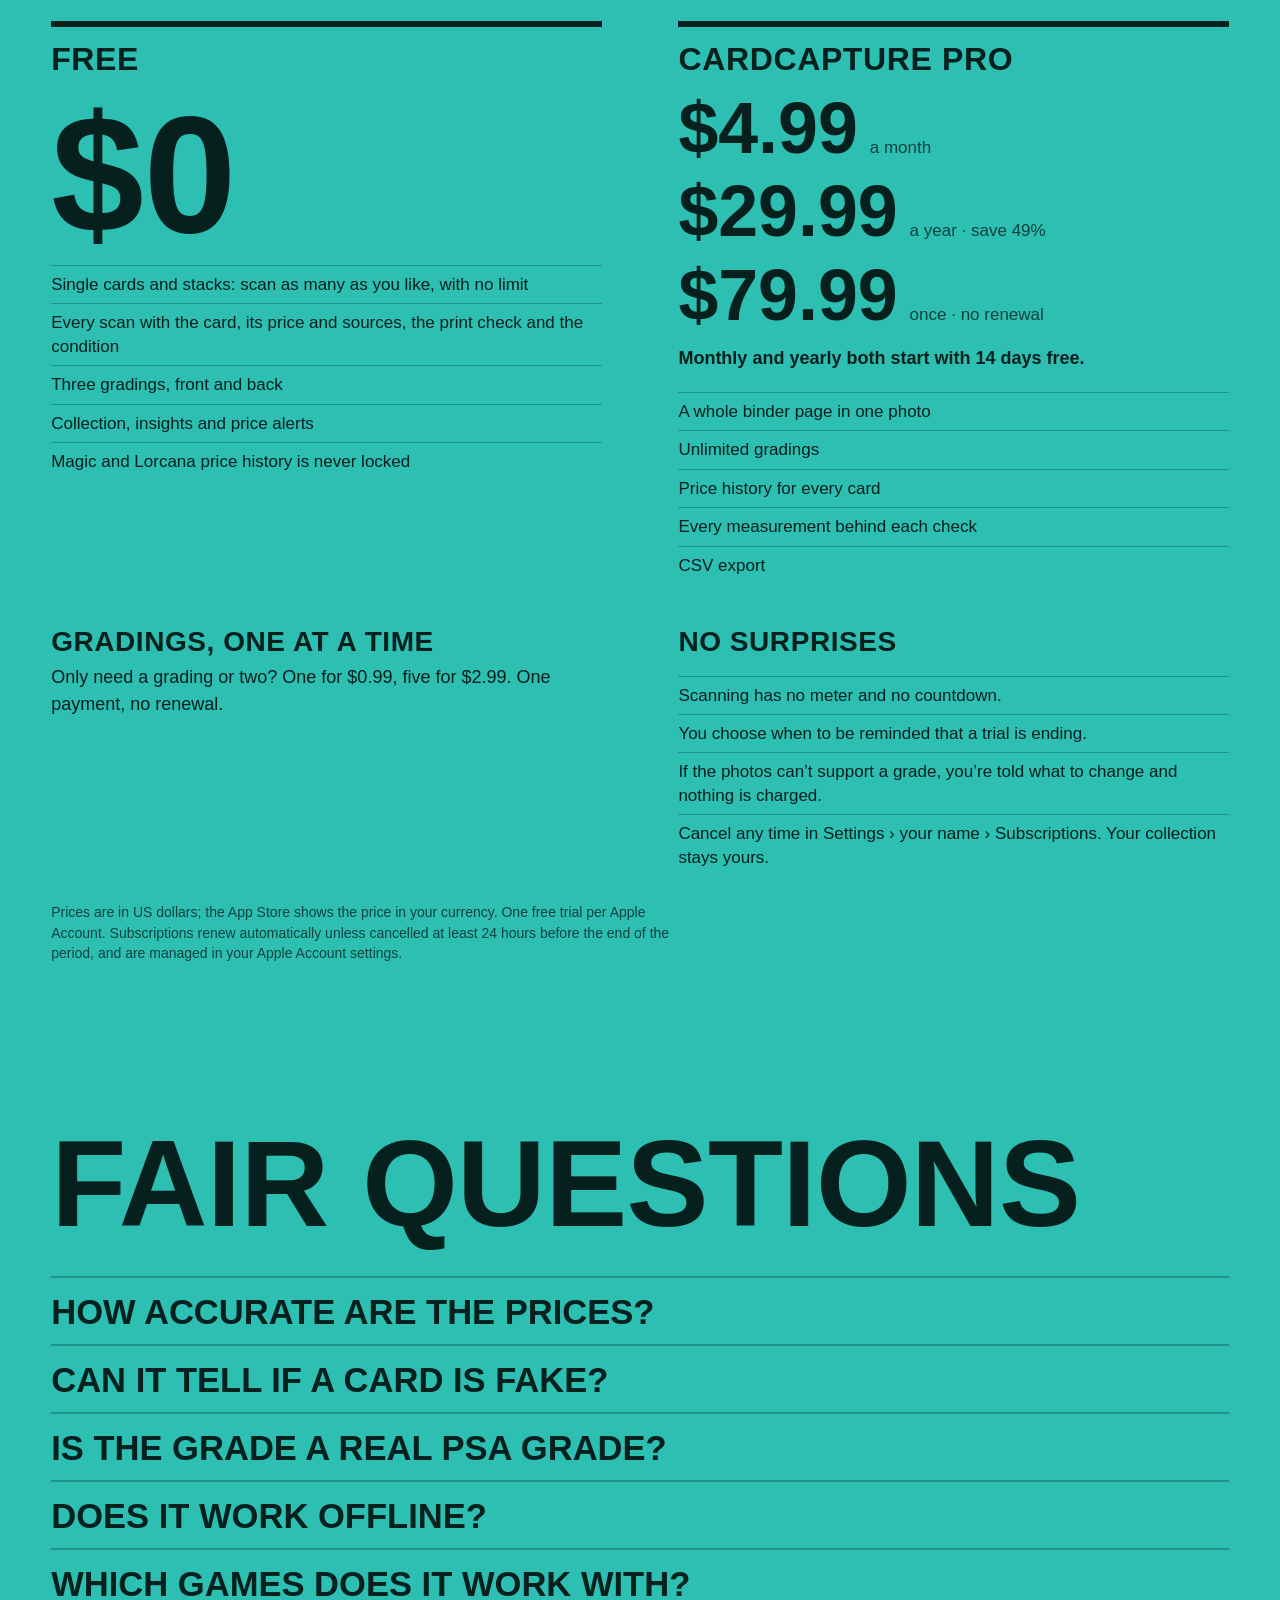
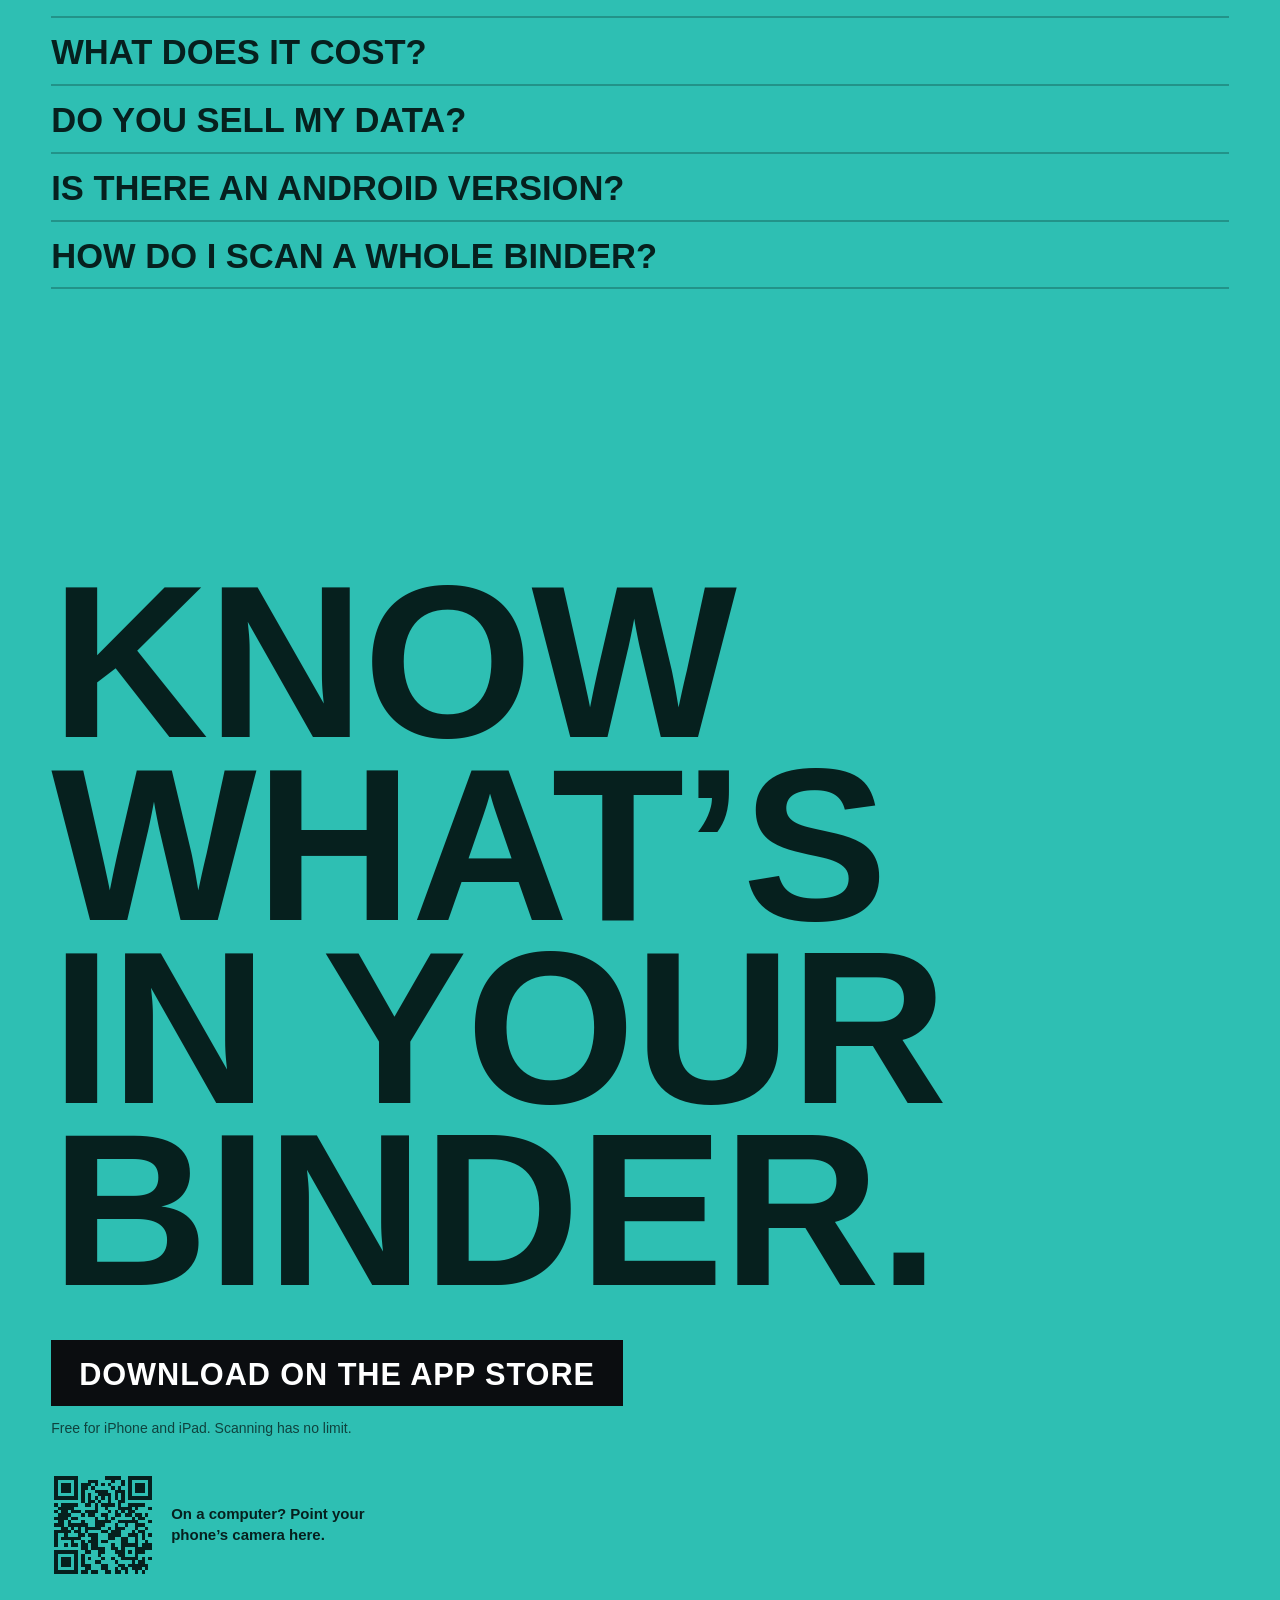
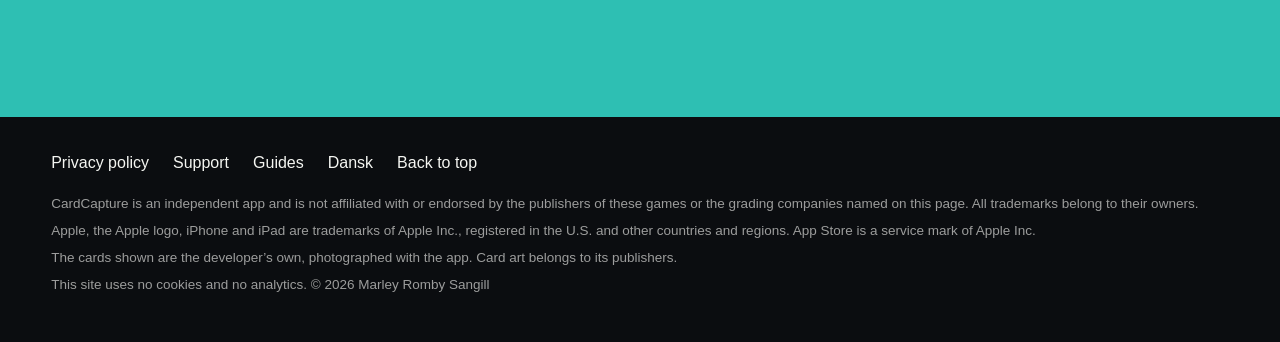
==== commit 363df855: "Guides: price a card, Delta Reign chase cards, is it worth grading Three short guides for collectors" ====
--- a/index.html
+++ b/index.html
@@ -265,6 +265,7 @@
     <nav aria-label="CardCapture">
       <a href="privacy/">Privacy policy</a>
       <a href="support/">Support</a>
+      <a href="guides/">Guides</a>
       <a href="da/" hreflang="da" lang="da">Dansk</a>
       <a href="#top">Back to top</a>
     </nav>
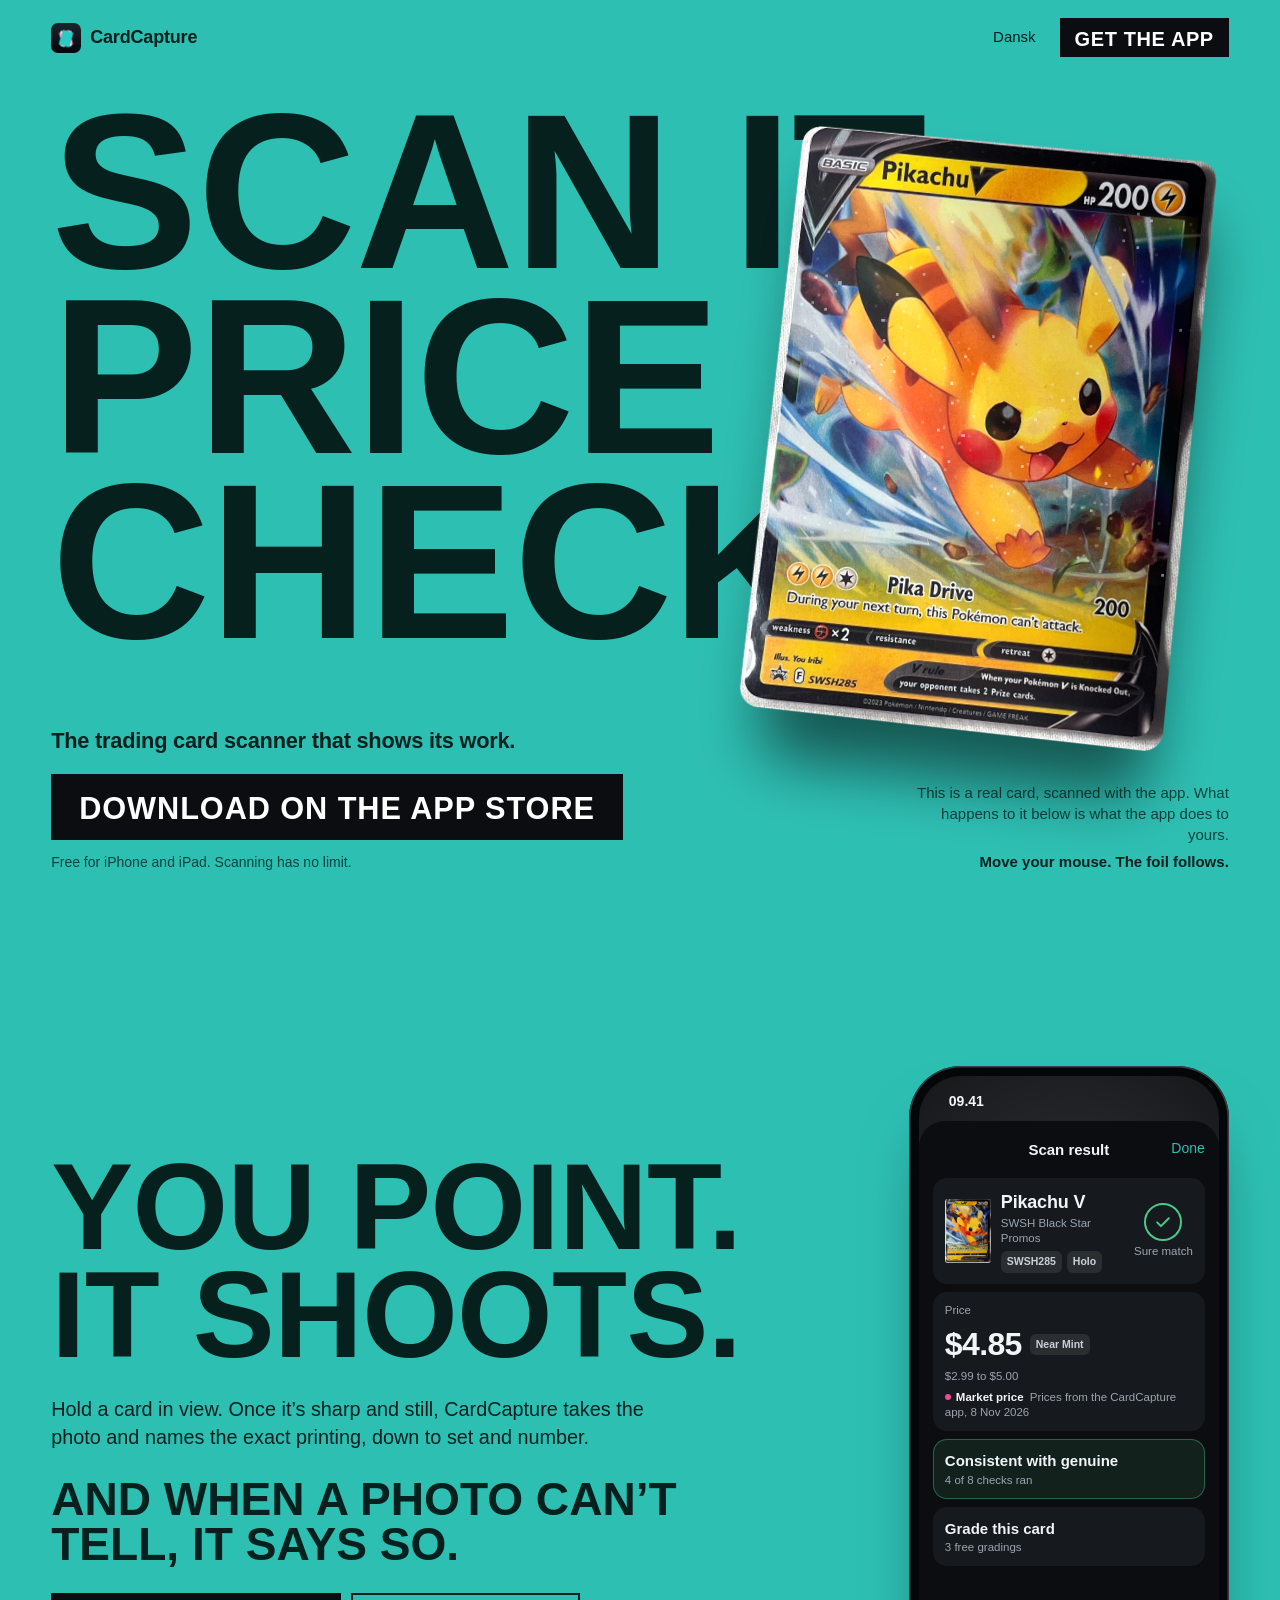
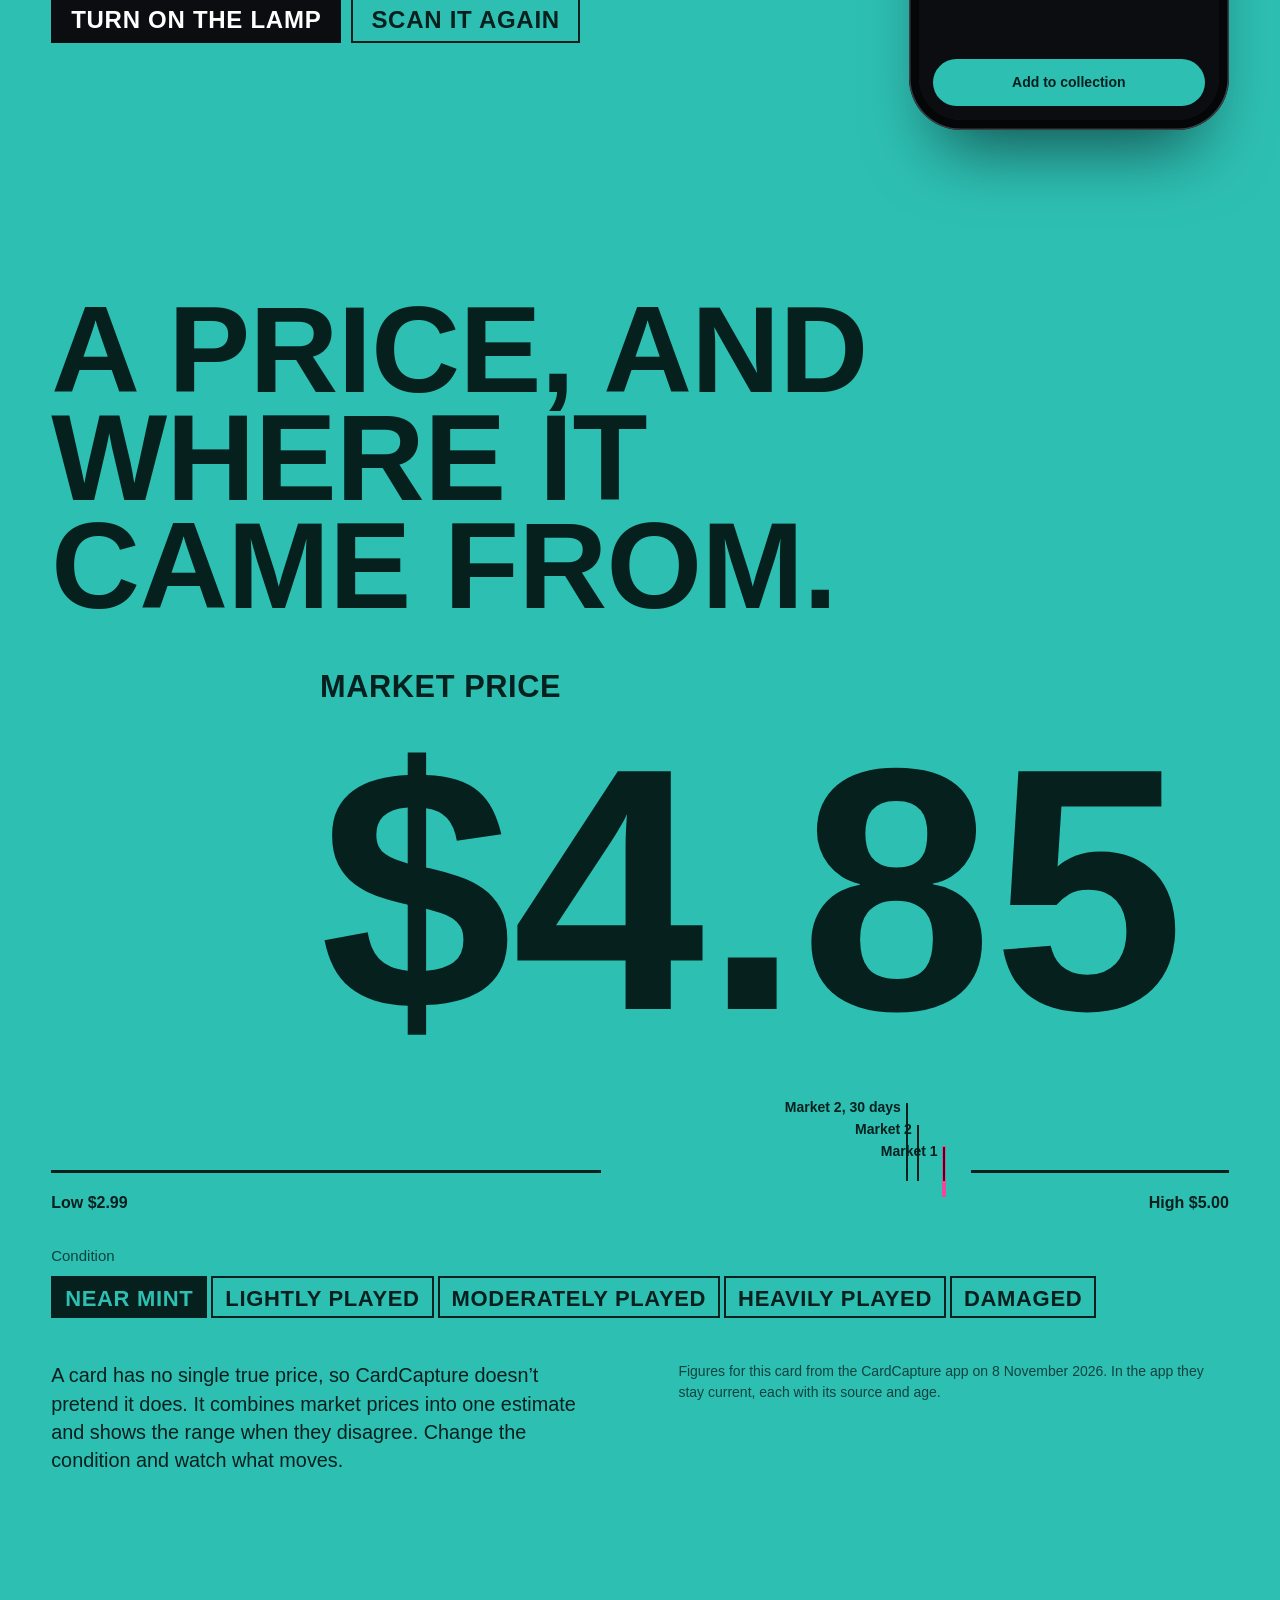
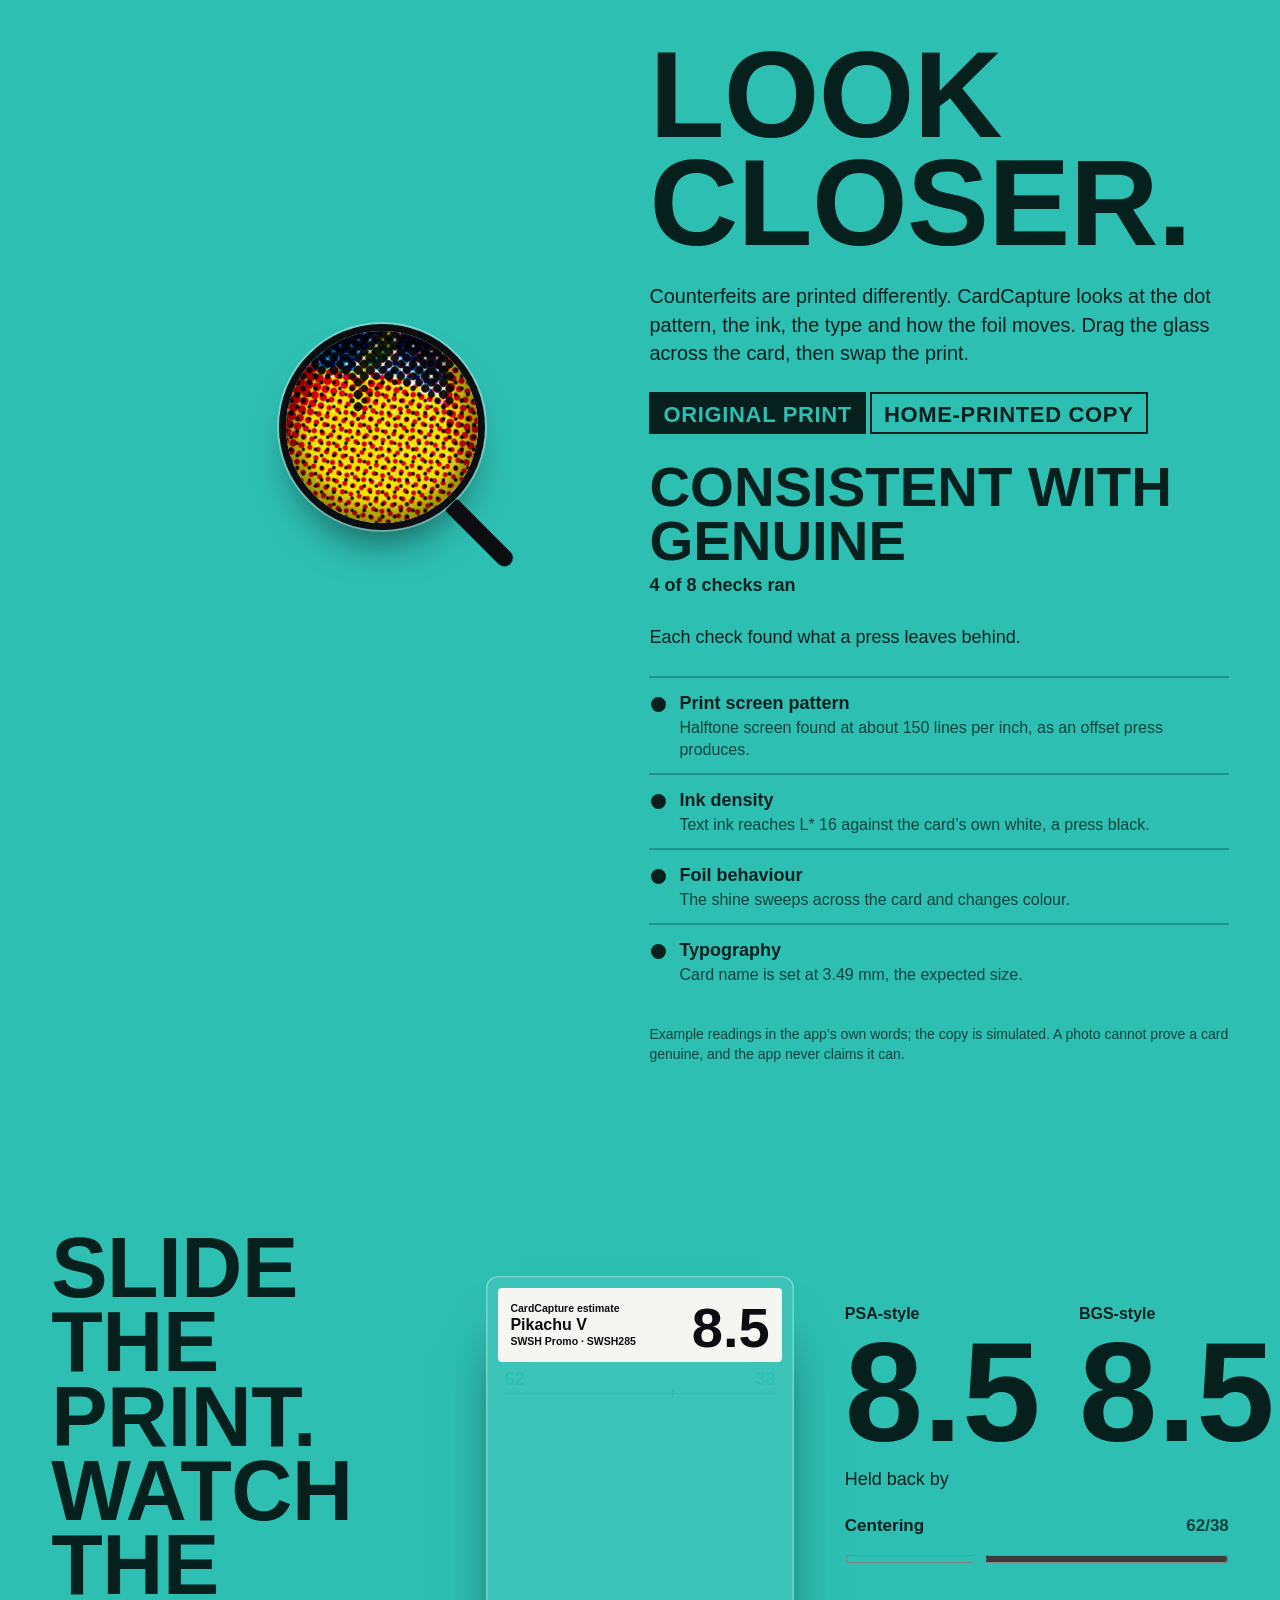
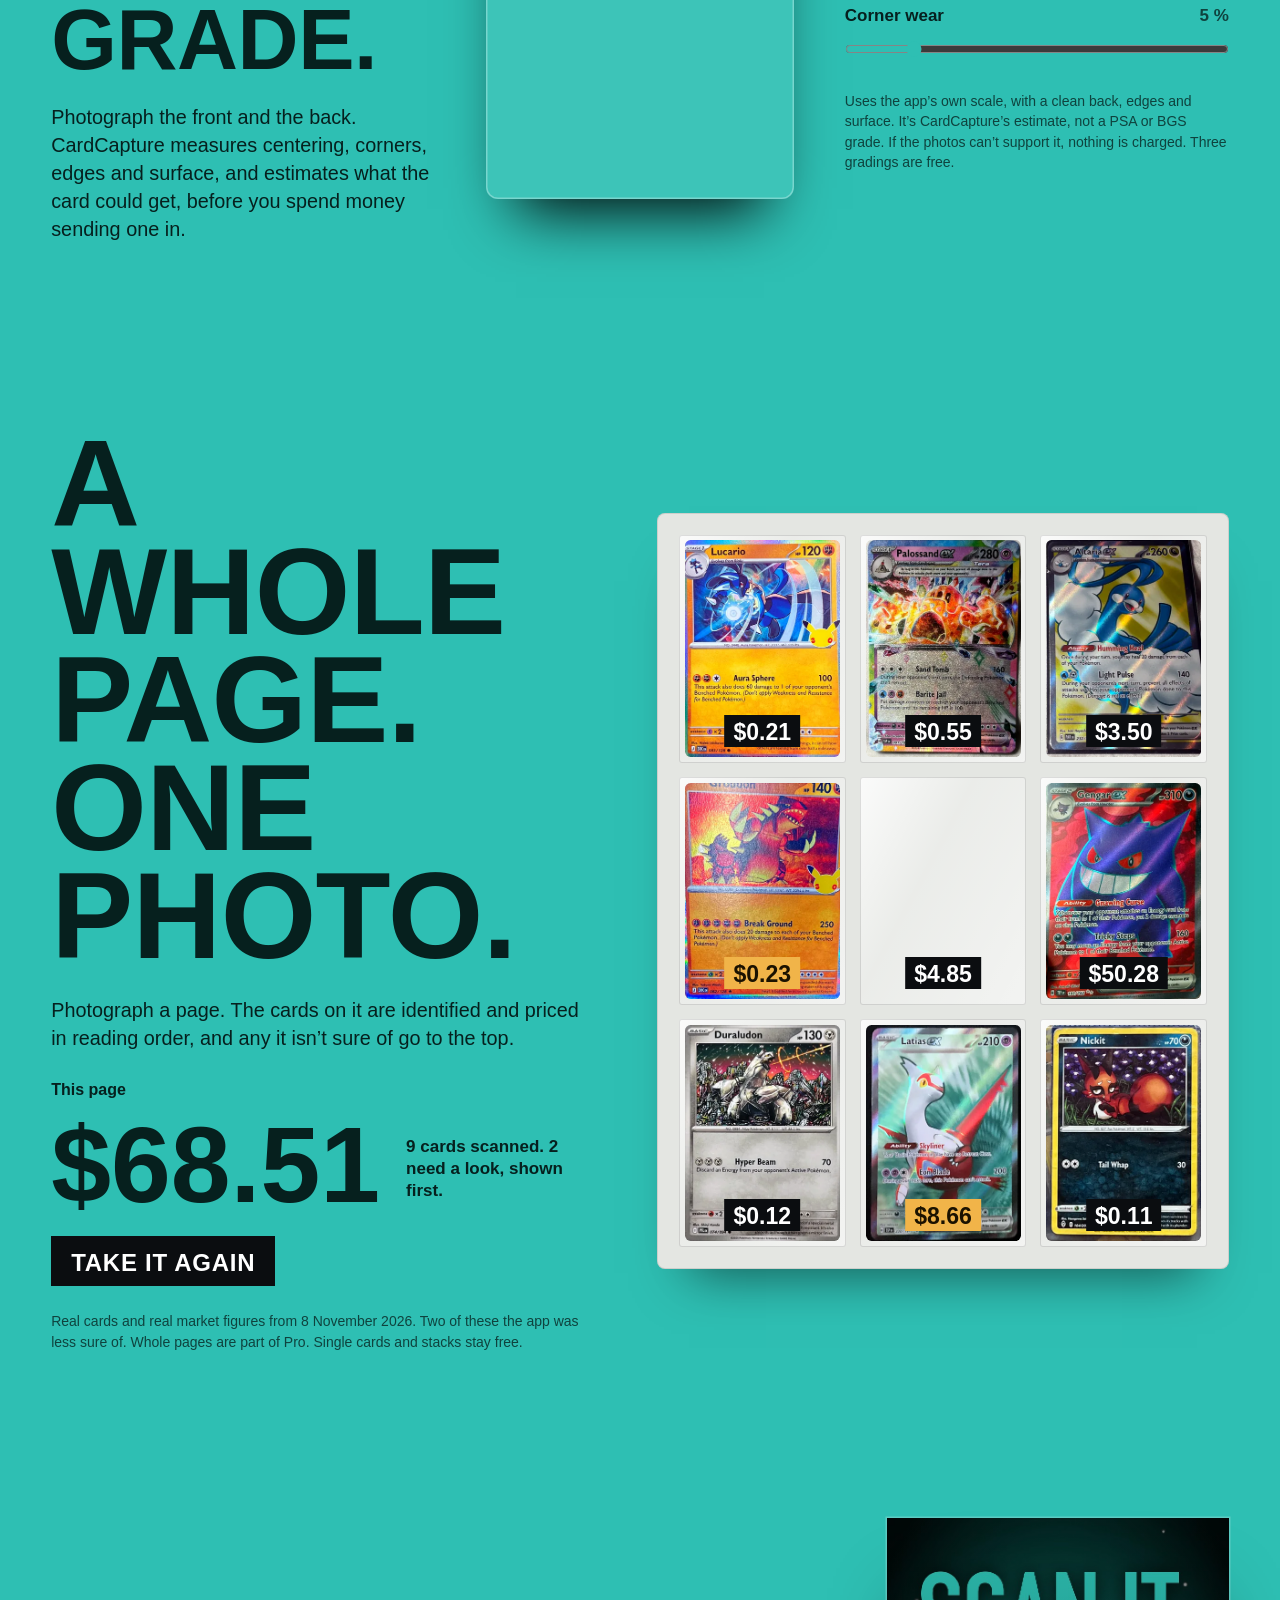
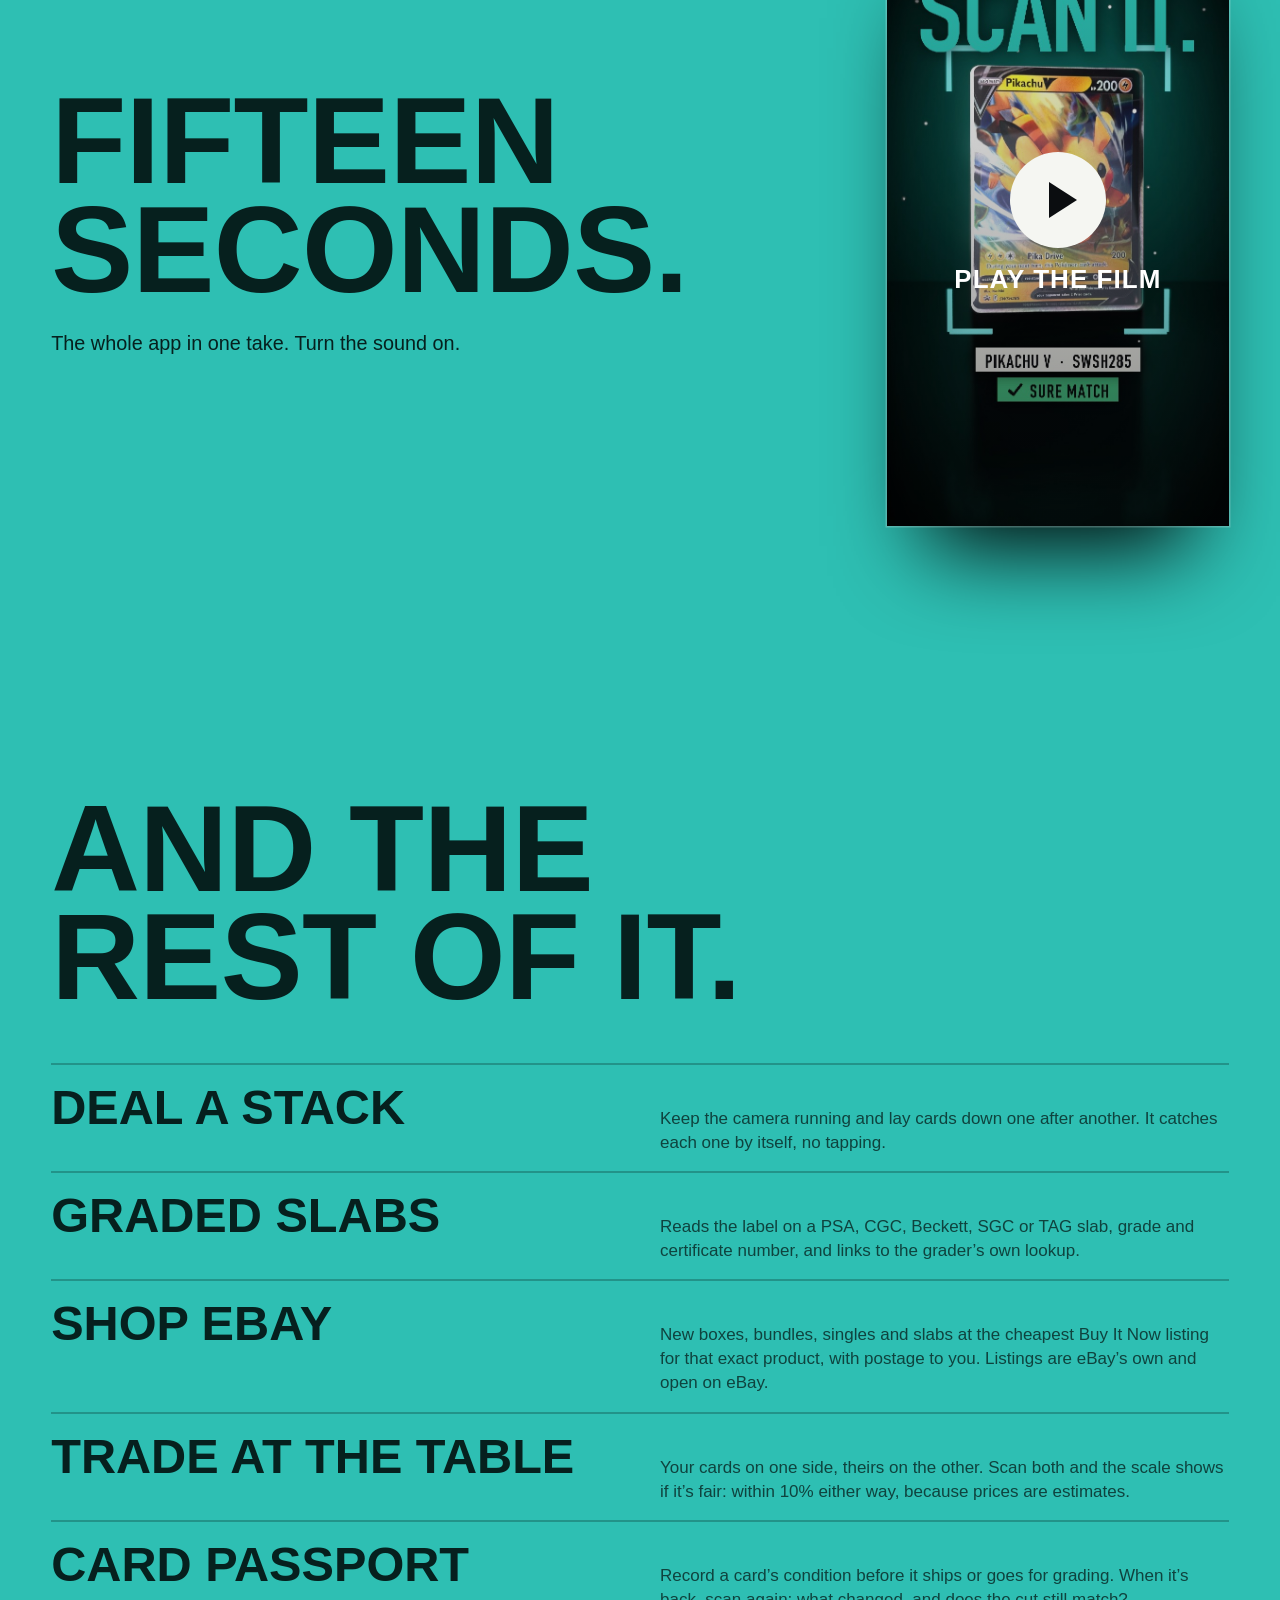
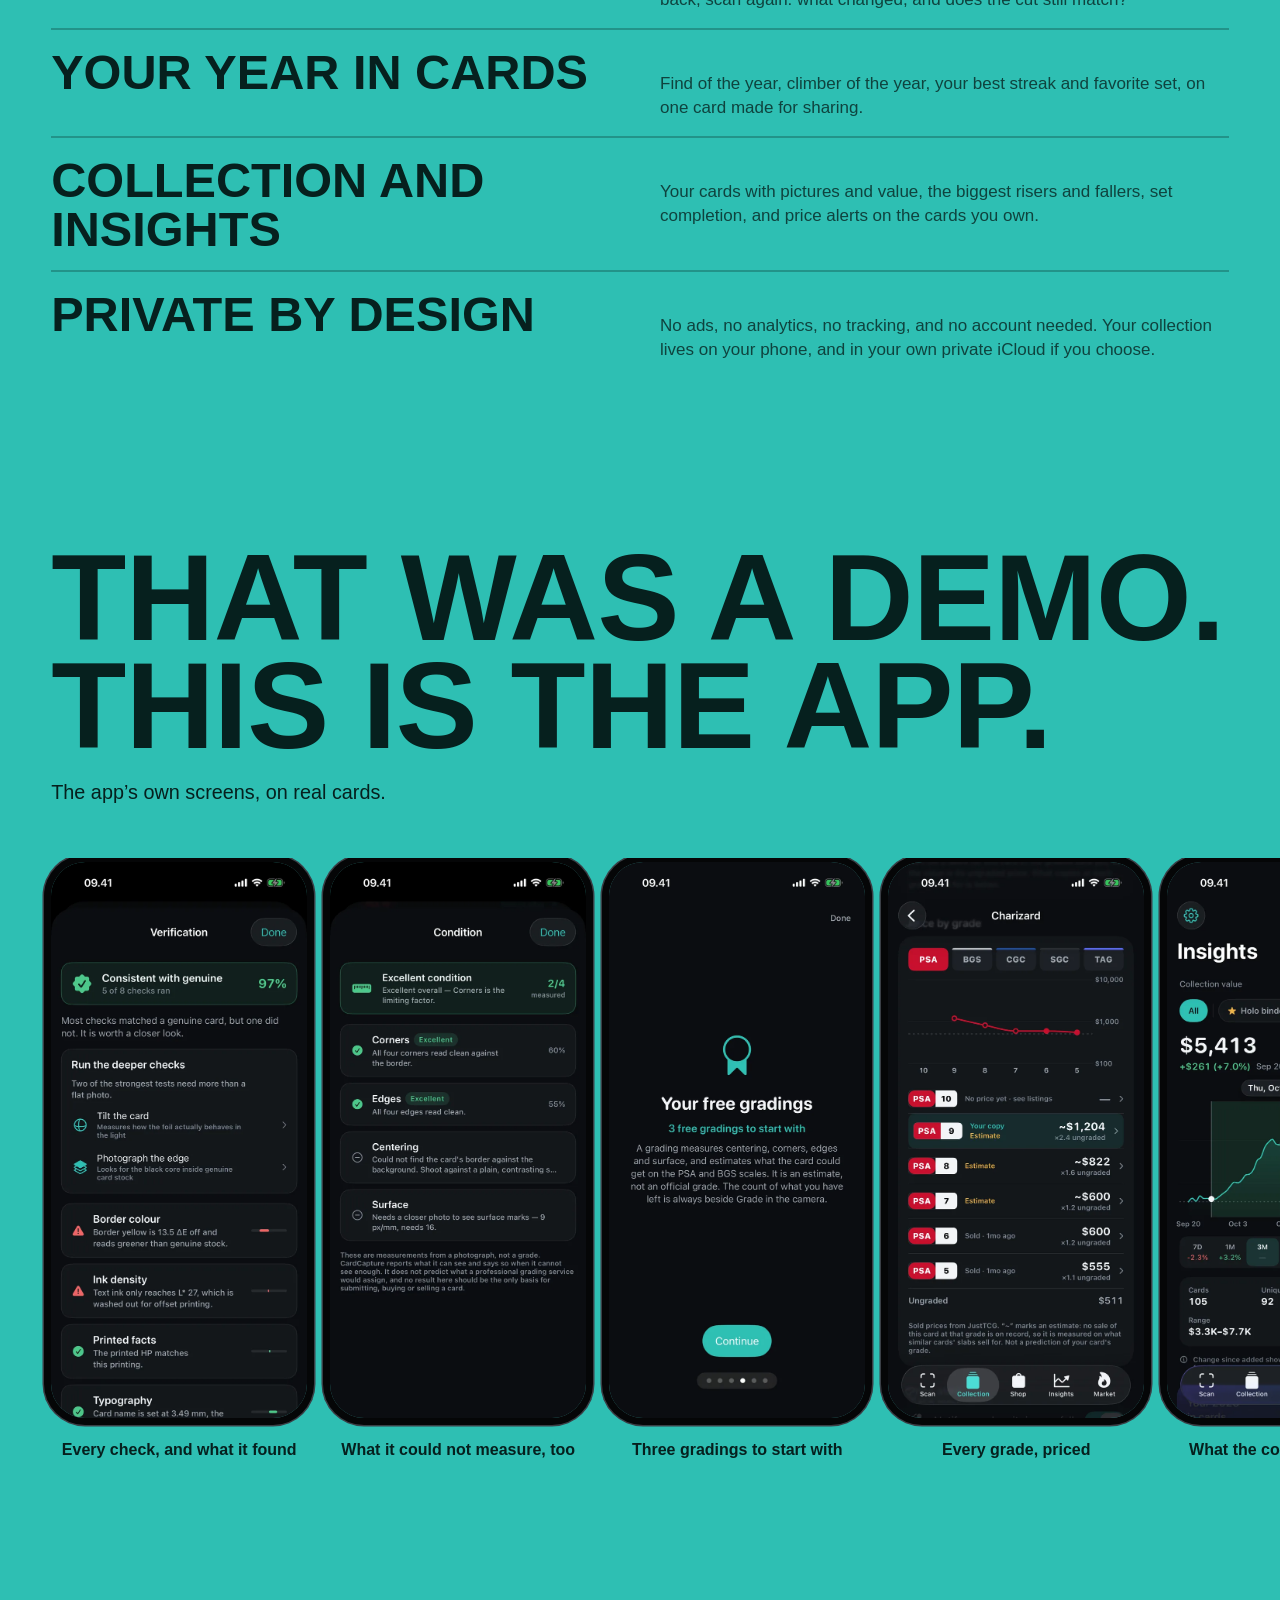
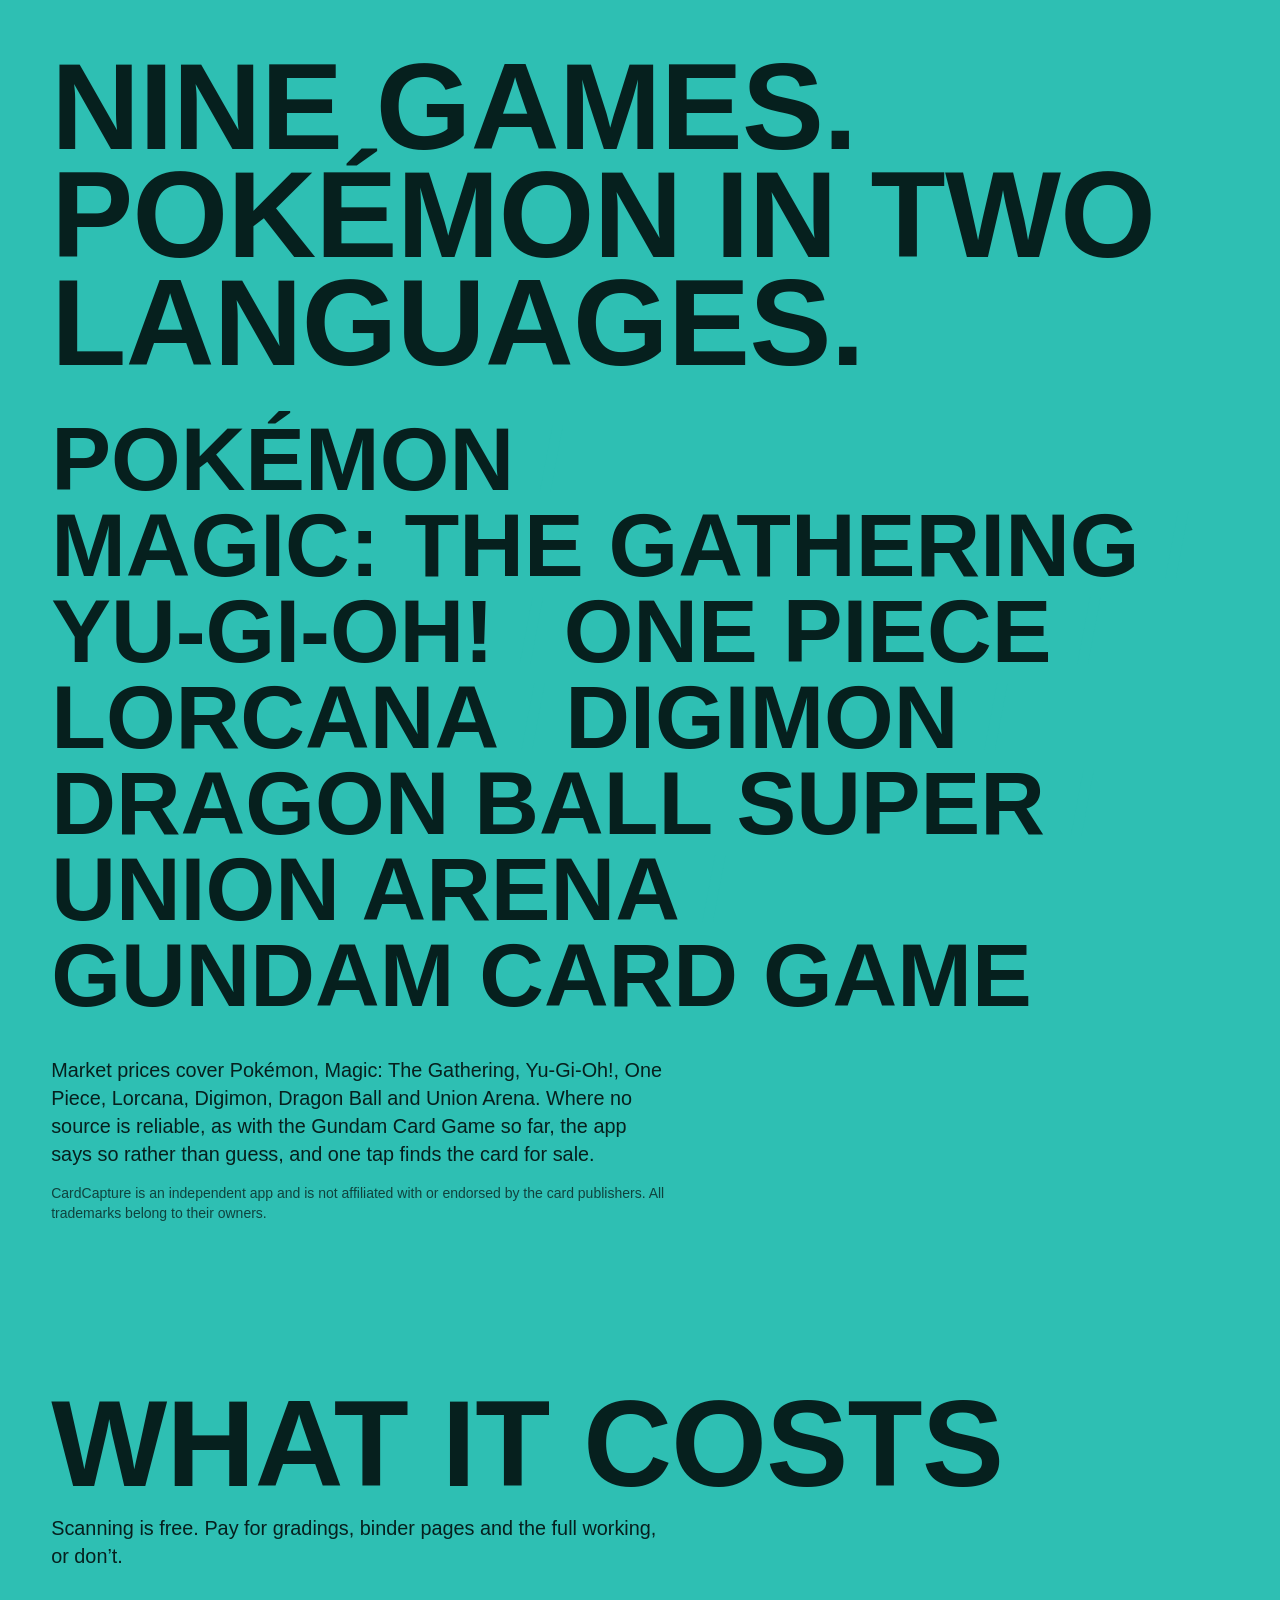
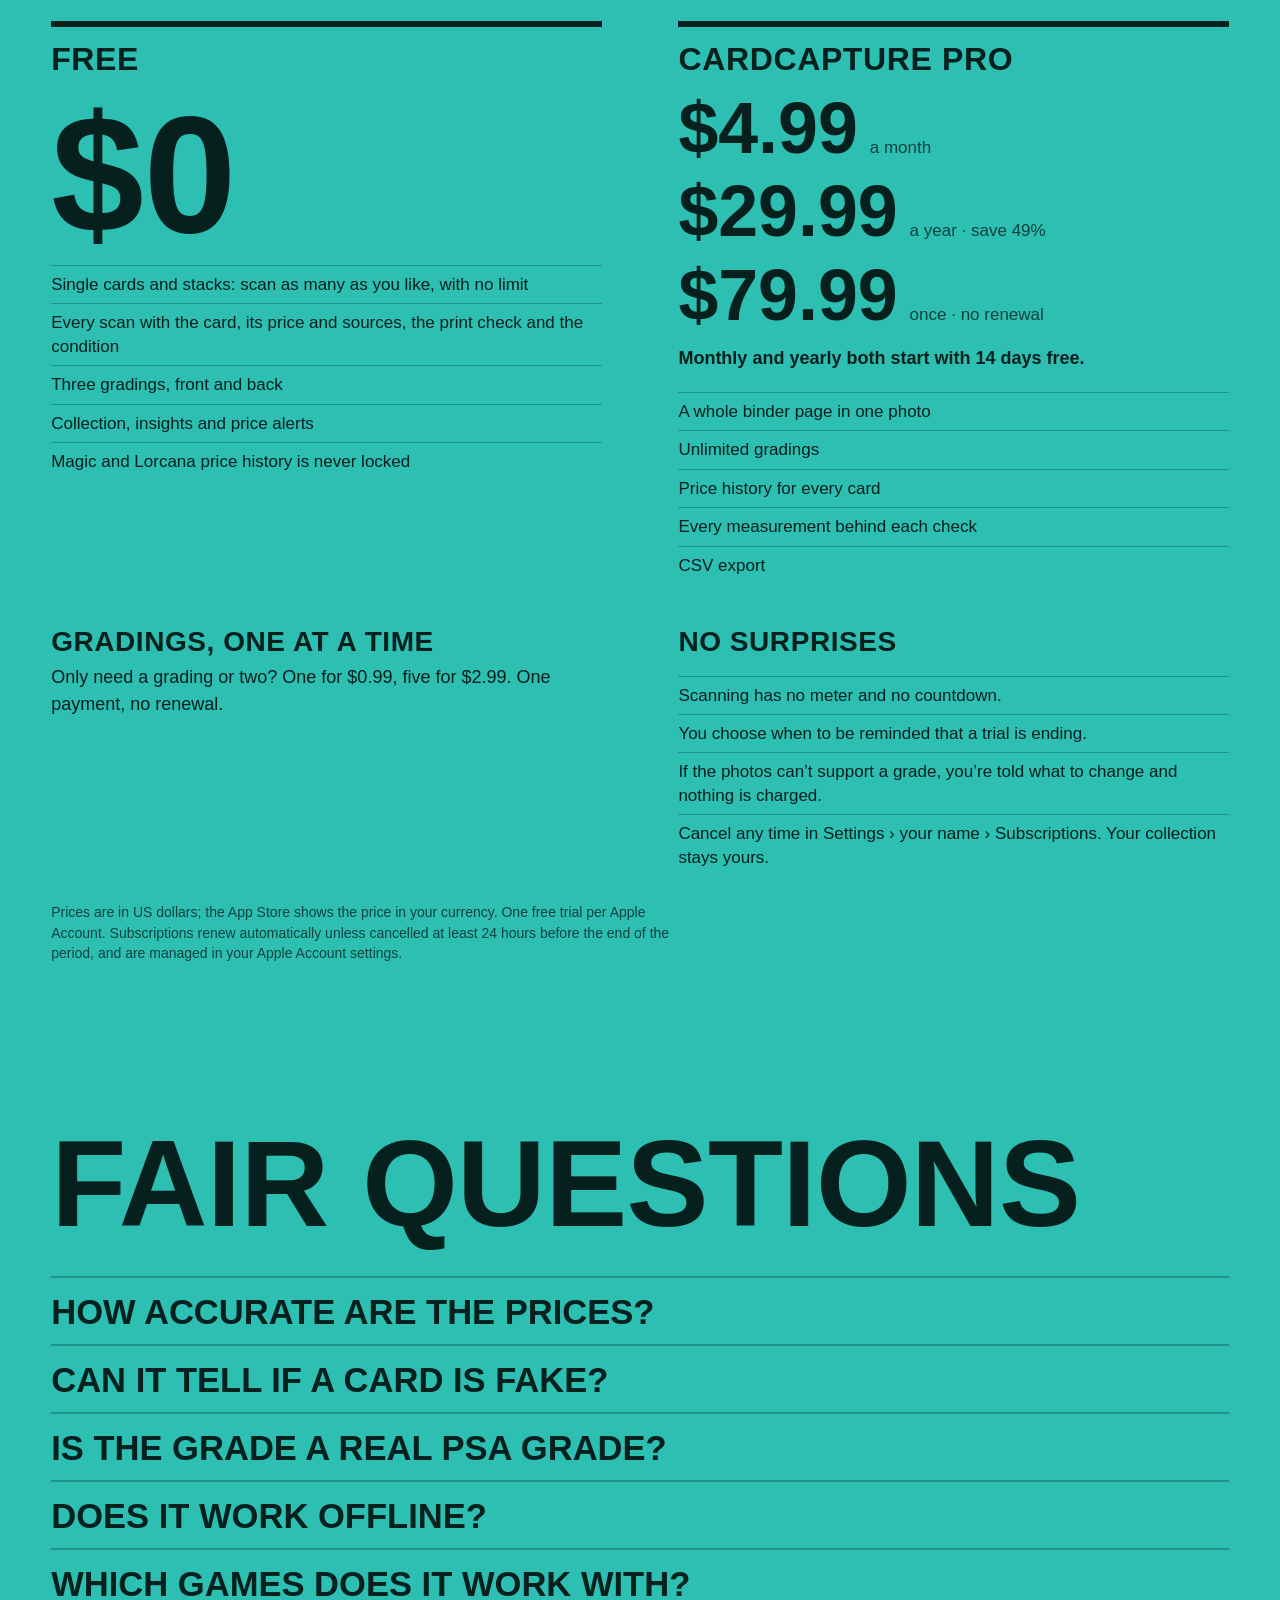
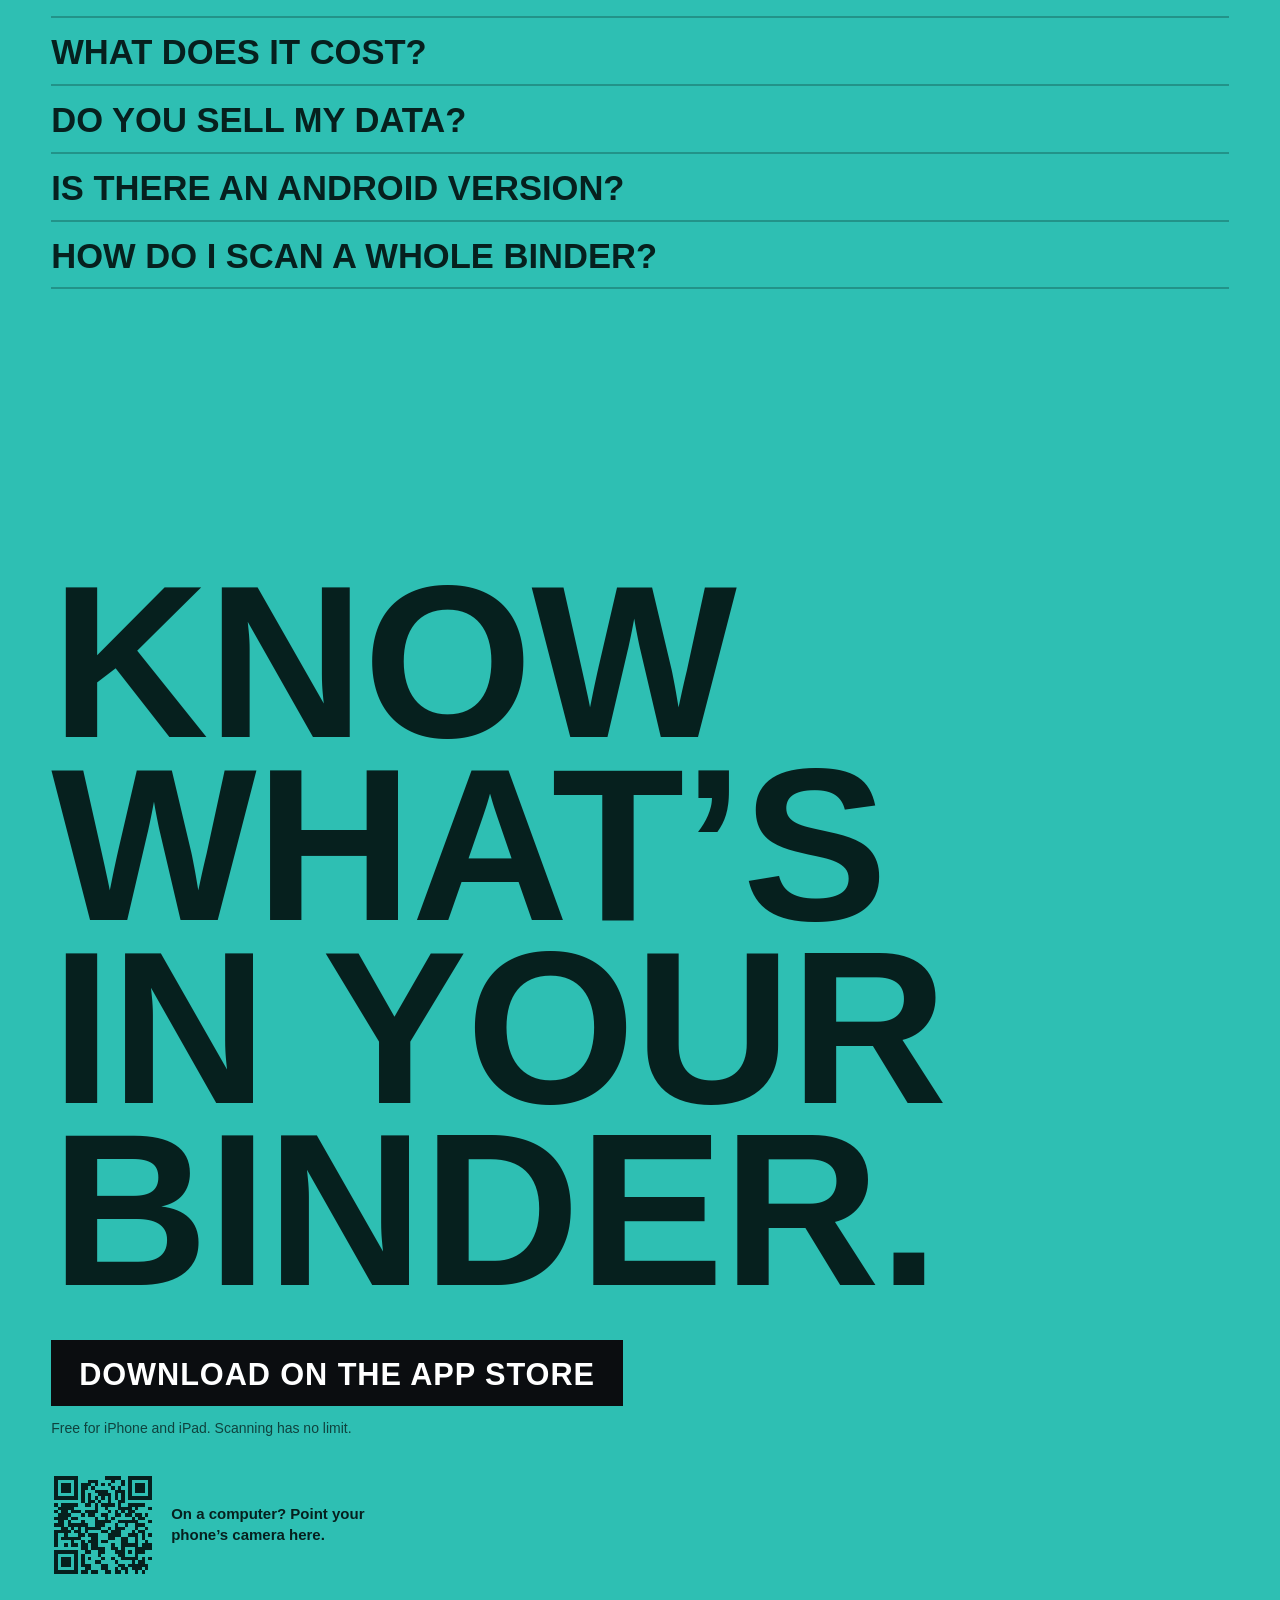
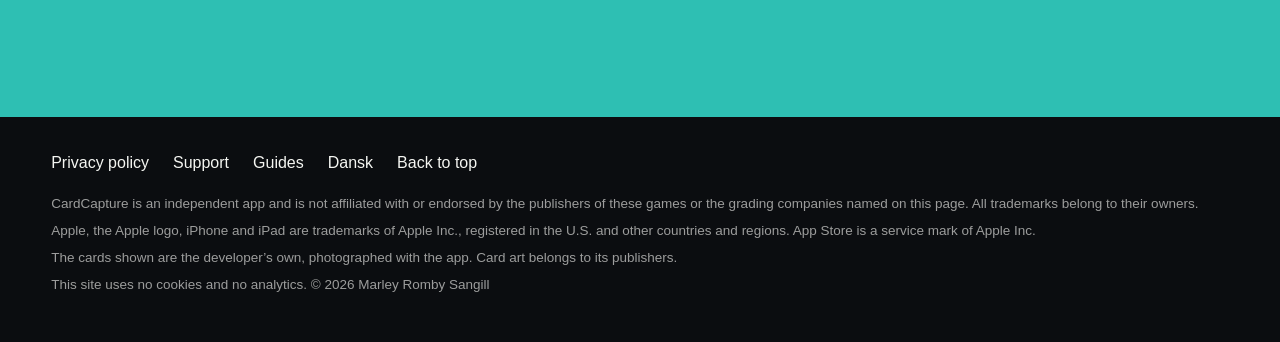
==== commit 6c9e6617: "Price demo: prices credited to the CardCapture app The price ruler and its notes no longer name othe" ====
--- a/index.html
+++ b/index.html
@@ -95,7 +95,7 @@
               <small>Price</small>
               <p class="amt"><strong>$4.85</strong><span class="chip">Near Mint</span></p>
               <small class="dim">$2.99 to $5.00</small>
-              <small class="src"><i></i><b>Market price</b> Cardmarket + TCGplayer, 8 Nov 2026</small>
+              <small class="src"><i></i><b>Market price</b> Prices from the CardCapture app, 8 Nov 2026</small>
             </div>
             <div class="block ok"><strong>Consistent with genuine</strong><small>4 of 8 checks ran</small></div>
             <div class="block"><strong>Grade this card</strong><small>3 free gradings</small></div>
@@ -123,7 +123,7 @@
       </div>
       <div class="two">
         <p class="lead">A card has no single true price, so CardCapture doesn’t pretend it does. It combines market prices into one estimate and shows the range when they disagree. Change the condition and watch what moves.</p>
-        <p class="fine" id="p-fine">Figures for this card from TCGplayer and Cardmarket on 8 November 2026. In the app they stay current, each with its source and age.</p>
+        <p class="fine" id="p-fine">Figures for this card from the CardCapture app on 8 November 2026. In the app they stay current, each with its source and age.</p>
       </div>
     </section>
 
@@ -275,7 +275,7 @@
     <p>This site uses no cookies and no analytics. © 2026 Marley Romby Sangill</p>
   </footer>
 
-  <script type="application/json" id="cc">{"lang": "en", "scan": {"title": "You point. It shoots.", "body": "Hold a card in view. Once it’s sharp and still, CardCapture takes the photo and names the exact printing, down to set and number.", "honest": "And when a photo can’t tell, it says so.", "lamp_on": "Turn on the lamp", "lamp_off": "Turn off the lamp", "again": "Scan it again", "modes": ["Single", "Bulk", "Page", "Grade"], "looking": "Looking for a card", "hold": "Hold still", "glare": "Too much glare: tilt the phone a little", "sheet_title": "Scan result", "done": "Done", "name": "Pikachu V", "set": "SWSH Black Star Promos", "chips": ["SWSH285", "Holo"], "sure": "Sure match", "price_label": "Price", "amount": "$4.85", "grade": "Near Mint", "range": "$2.99 to $5.00", "kind": "Market price", "sources": "Cardmarket + TCGplayer, 8 Nov 2026", "verdict": "Consistent with genuine", "ran": "4 of 8 checks ran", "grade_row": "Grade this card", "grade_sub": "3 free gradings", "add": "Add to collection"}, "price": {"title": "A price, and where it came from.", "body": "A card has no single true price, so CardCapture doesn’t pretend it does. It combines market prices into one estimate and shows the range when they disagree. Change the condition and watch what moves.", "raw_label": "Condition", "conds": [["nm", "Near Mint"], ["lp", "Lightly Played"], ["mp", "Moderately Played"], ["hp", "Heavily Played"], ["dmg", "Damaged"]], "kind_market": "Market price", "kind_rough": "Rough estimate", "low": "Low", "high": "High", "fine_raw": "Figures for this card from TCGplayer and Cardmarket on 8 November 2026. In the app they stay current, each with its source and age.", "src": ["TCGplayer", "Cardmarket", "Cardmarket, 30 days"]}, "check": {"title": "Look closer.", "body": "Counterfeits are printed differently. CardCapture looks at the dot pattern, the ink, the type and how the foil moves. Drag the glass across the card, then swap the print.", "real": "Original print", "fake": "Home-printed copy", "verdict_real": "Consistent with genuine", "ran_real": "4 of 8 checks ran", "verdict_fake": "Strong signs of a counterfeit", "ran_fake": "4 of 8 checks ran", "lede_real": "Each check found what a press leaves behind.", "lede_fake": "Most checks found something a press does not leave behind.", "rows": [{"t": "Print screen pattern", "r": "Halftone screen found at about 150 lines per inch, as an offset press produces.", "f": "No regular halftone screen in this area. The pattern looks like dithered inkjet or laser output rather than offset printing.", "fs": "bad"}, {"t": "Ink density", "r": "Text ink reaches L* 16 against the card’s own white, a press black.", "f": "Text ink only reaches L* 34, which is washed out for offset printing.", "fs": "bad"}, {"t": "Foil behaviour", "r": "The shine sweeps across the card and changes colour.", "f": "Printed fake foil stays put.", "fs": "bad"}, {"t": "Typography", "r": "Card name is set at 3.49 mm, the expected size.", "f": "Card name is set at 3.49 mm, the expected size.", "fs": "ok"}], "fine": "Example readings in the app’s own words; the copy is simulated. A photo cannot prove a card genuine, and the app never claims it can.", "glass": "Magnifying glass. Drag it across the card."}, "grade": {"title": "Slide the print. Watch the grade.", "body": "Photograph the front and the back. CardCapture measures centering, corners, edges and surface, and estimates what the card could get, before you spend money sending one in.", "centering": "Centering", "corners": "Corner wear", "psa": "PSA-style", "bgs": "BGS-style", "held": "Held back by", "aspects": {"centering": "Centering", "corners": "Corners", "edges": "Edges", "surface": "Surface"}, "none": "Nothing", "label_top": "CardCapture estimate", "label_name": "Pikachu V", "label_num": "SWSH Promo · SWSH285", "fine": "Uses the app’s own scale, with a clean back, edges and surface. It’s CardCapture’s estimate, not a PSA or BGS grade. If the photos can’t support it, nothing is charged. Three gradings are free."}, "binder": {"title": "A whole page. One photo.", "body": "Photograph a page. The cards on it are identified and priced in reading order, and any it isn’t sure of go to the top.", "shoot": "Take the photo", "again": "Take it again", "scanned": "cards scanned", "total": "This page", "flag": "Close call: tap to confirm", "flagged": "need a look, shown first", "pro": "Whole pages are part of Pro. Single cards and stacks stay free.", "real": "Real cards and real market figures from 8 November 2026. Two of these the app was less sure of."}, "hero": {"note": "Free for iPhone and iPad. Scanning has no limit.", "made_up": "This is a real card, scanned with the app. What happens to it below is what the app does to yours.", "pointer": "Move your mouse. The foil follows.", "tilt": "Tilt your phone to move the foil", "tilt_on": "Now tilt your phone."}, "card": "assets/card-pikachu.webp"}</script>
+  <script type="application/json" id="cc">{"lang": "en", "scan": {"title": "You point. It shoots.", "body": "Hold a card in view. Once it’s sharp and still, CardCapture takes the photo and names the exact printing, down to set and number.", "honest": "And when a photo can’t tell, it says so.", "lamp_on": "Turn on the lamp", "lamp_off": "Turn off the lamp", "again": "Scan it again", "modes": ["Single", "Bulk", "Page", "Grade"], "looking": "Looking for a card", "hold": "Hold still", "glare": "Too much glare: tilt the phone a little", "sheet_title": "Scan result", "done": "Done", "name": "Pikachu V", "set": "SWSH Black Star Promos", "chips": ["SWSH285", "Holo"], "sure": "Sure match", "price_label": "Price", "amount": "$4.85", "grade": "Near Mint", "range": "$2.99 to $5.00", "kind": "Market price", "sources": "Prices from the CardCapture app, 8 Nov 2026", "verdict": "Consistent with genuine", "ran": "4 of 8 checks ran", "grade_row": "Grade this card", "grade_sub": "3 free gradings", "add": "Add to collection"}, "price": {"title": "A price, and where it came from.", "body": "A card has no single true price, so CardCapture doesn’t pretend it does. It combines market prices into one estimate and shows the range when they disagree. Change the condition and watch what moves.", "raw_label": "Condition", "conds": [["nm", "Near Mint"], ["lp", "Lightly Played"], ["mp", "Moderately Played"], ["hp", "Heavily Played"], ["dmg", "Damaged"]], "kind_market": "Market price", "kind_rough": "Rough estimate", "low": "Low", "high": "High", "fine_raw": "Figures for this card from the CardCapture app on 8 November 2026. In the app they stay current, each with its source and age.", "src": ["Market 1", "Market 2", "Market 2, 30 days"]}, "check": {"title": "Look closer.", "body": "Counterfeits are printed differently. CardCapture looks at the dot pattern, the ink, the type and how the foil moves. Drag the glass across the card, then swap the print.", "real": "Original print", "fake": "Home-printed copy", "verdict_real": "Consistent with genuine", "ran_real": "4 of 8 checks ran", "verdict_fake": "Strong signs of a counterfeit", "ran_fake": "4 of 8 checks ran", "lede_real": "Each check found what a press leaves behind.", "lede_fake": "Most checks found something a press does not leave behind.", "rows": [{"t": "Print screen pattern", "r": "Halftone screen found at about 150 lines per inch, as an offset press produces.", "f": "No regular halftone screen in this area. The pattern looks like dithered inkjet or laser output rather than offset printing.", "fs": "bad"}, {"t": "Ink density", "r": "Text ink reaches L* 16 against the card’s own white, a press black.", "f": "Text ink only reaches L* 34, which is washed out for offset printing.", "fs": "bad"}, {"t": "Foil behaviour", "r": "The shine sweeps across the card and changes colour.", "f": "Printed fake foil stays put.", "fs": "bad"}, {"t": "Typography", "r": "Card name is set at 3.49 mm, the expected size.", "f": "Card name is set at 3.49 mm, the expected size.", "fs": "ok"}], "fine": "Example readings in the app’s own words; the copy is simulated. A photo cannot prove a card genuine, and the app never claims it can.", "glass": "Magnifying glass. Drag it across the card."}, "grade": {"title": "Slide the print. Watch the grade.", "body": "Photograph the front and the back. CardCapture measures centering, corners, edges and surface, and estimates what the card could get, before you spend money sending one in.", "centering": "Centering", "corners": "Corner wear", "psa": "PSA-style", "bgs": "BGS-style", "held": "Held back by", "aspects": {"centering": "Centering", "corners": "Corners", "edges": "Edges", "surface": "Surface"}, "none": "Nothing", "label_top": "CardCapture estimate", "label_name": "Pikachu V", "label_num": "SWSH Promo · SWSH285", "fine": "Uses the app’s own scale, with a clean back, edges and surface. It’s CardCapture’s estimate, not a PSA or BGS grade. If the photos can’t support it, nothing is charged. Three gradings are free."}, "binder": {"title": "A whole page. One photo.", "body": "Photograph a page. The cards on it are identified and priced in reading order, and any it isn’t sure of go to the top.", "shoot": "Take the photo", "again": "Take it again", "scanned": "cards scanned", "total": "This page", "flag": "Close call: tap to confirm", "flagged": "need a look, shown first", "pro": "Whole pages are part of Pro. Single cards and stacks stay free.", "real": "Real cards and real market figures from 8 November 2026. Two of these the app was less sure of."}, "hero": {"note": "Free for iPhone and iPad. Scanning has no limit.", "made_up": "This is a real card, scanned with the app. What happens to it below is what the app does to yours.", "pointer": "Move your mouse. The foil follows.", "tilt": "Tilt your phone to move the foil", "tilt_on": "Now tilt your phone."}, "card": "assets/card-pikachu.webp"}</script>
   <script src="assets/site.js" defer></script>
 </body>
 </html>
